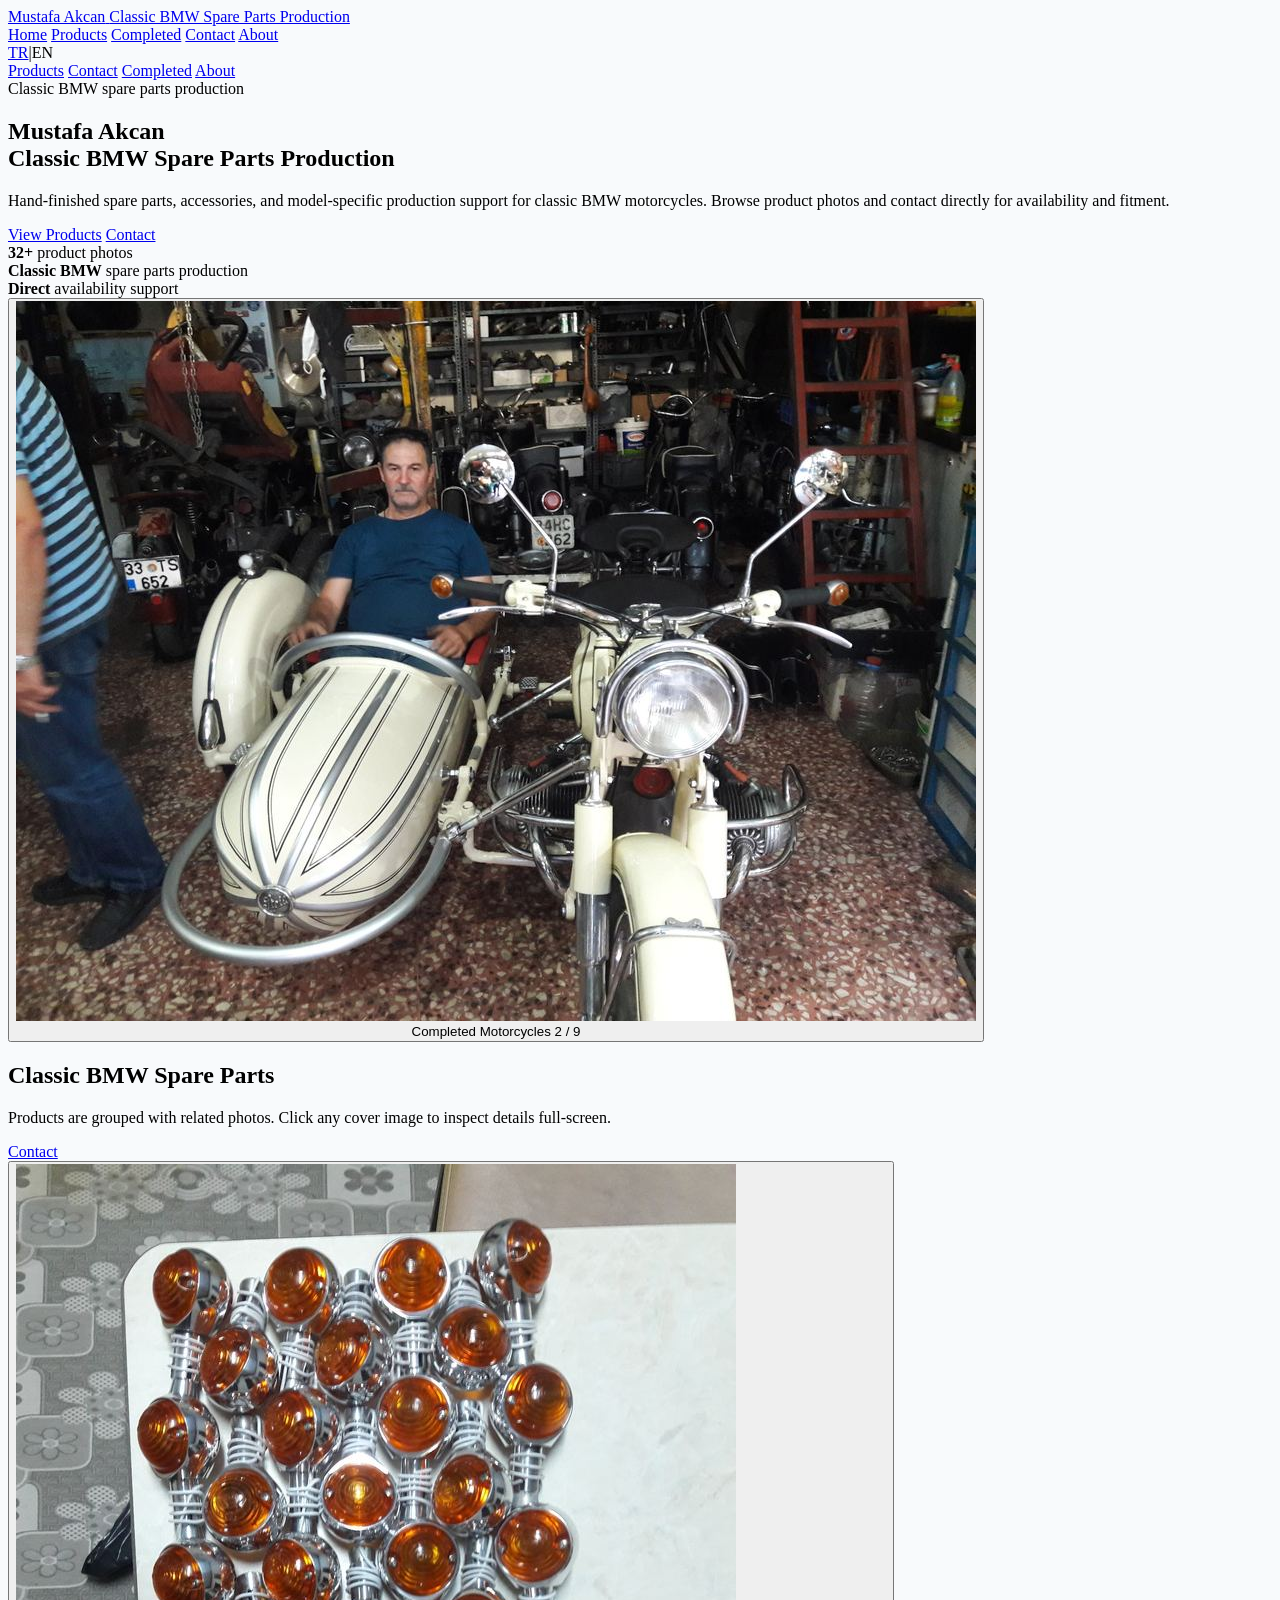
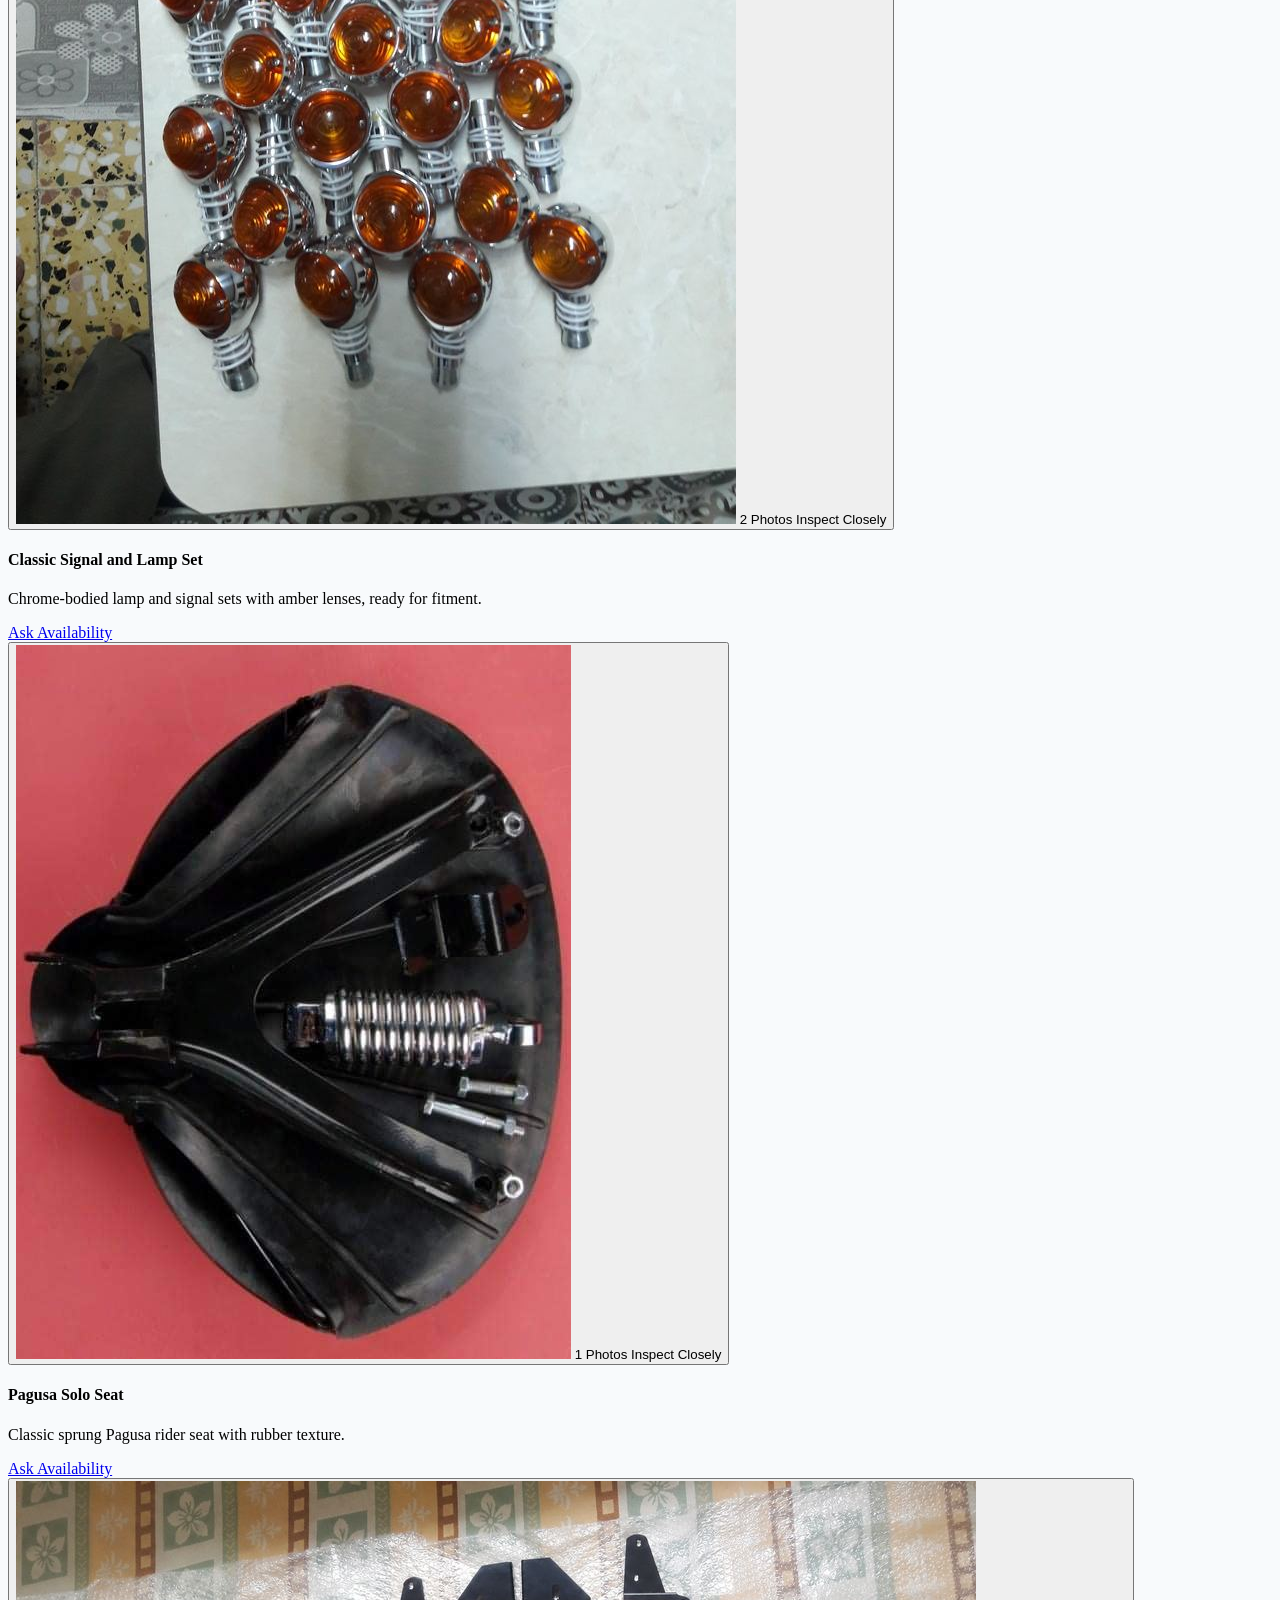
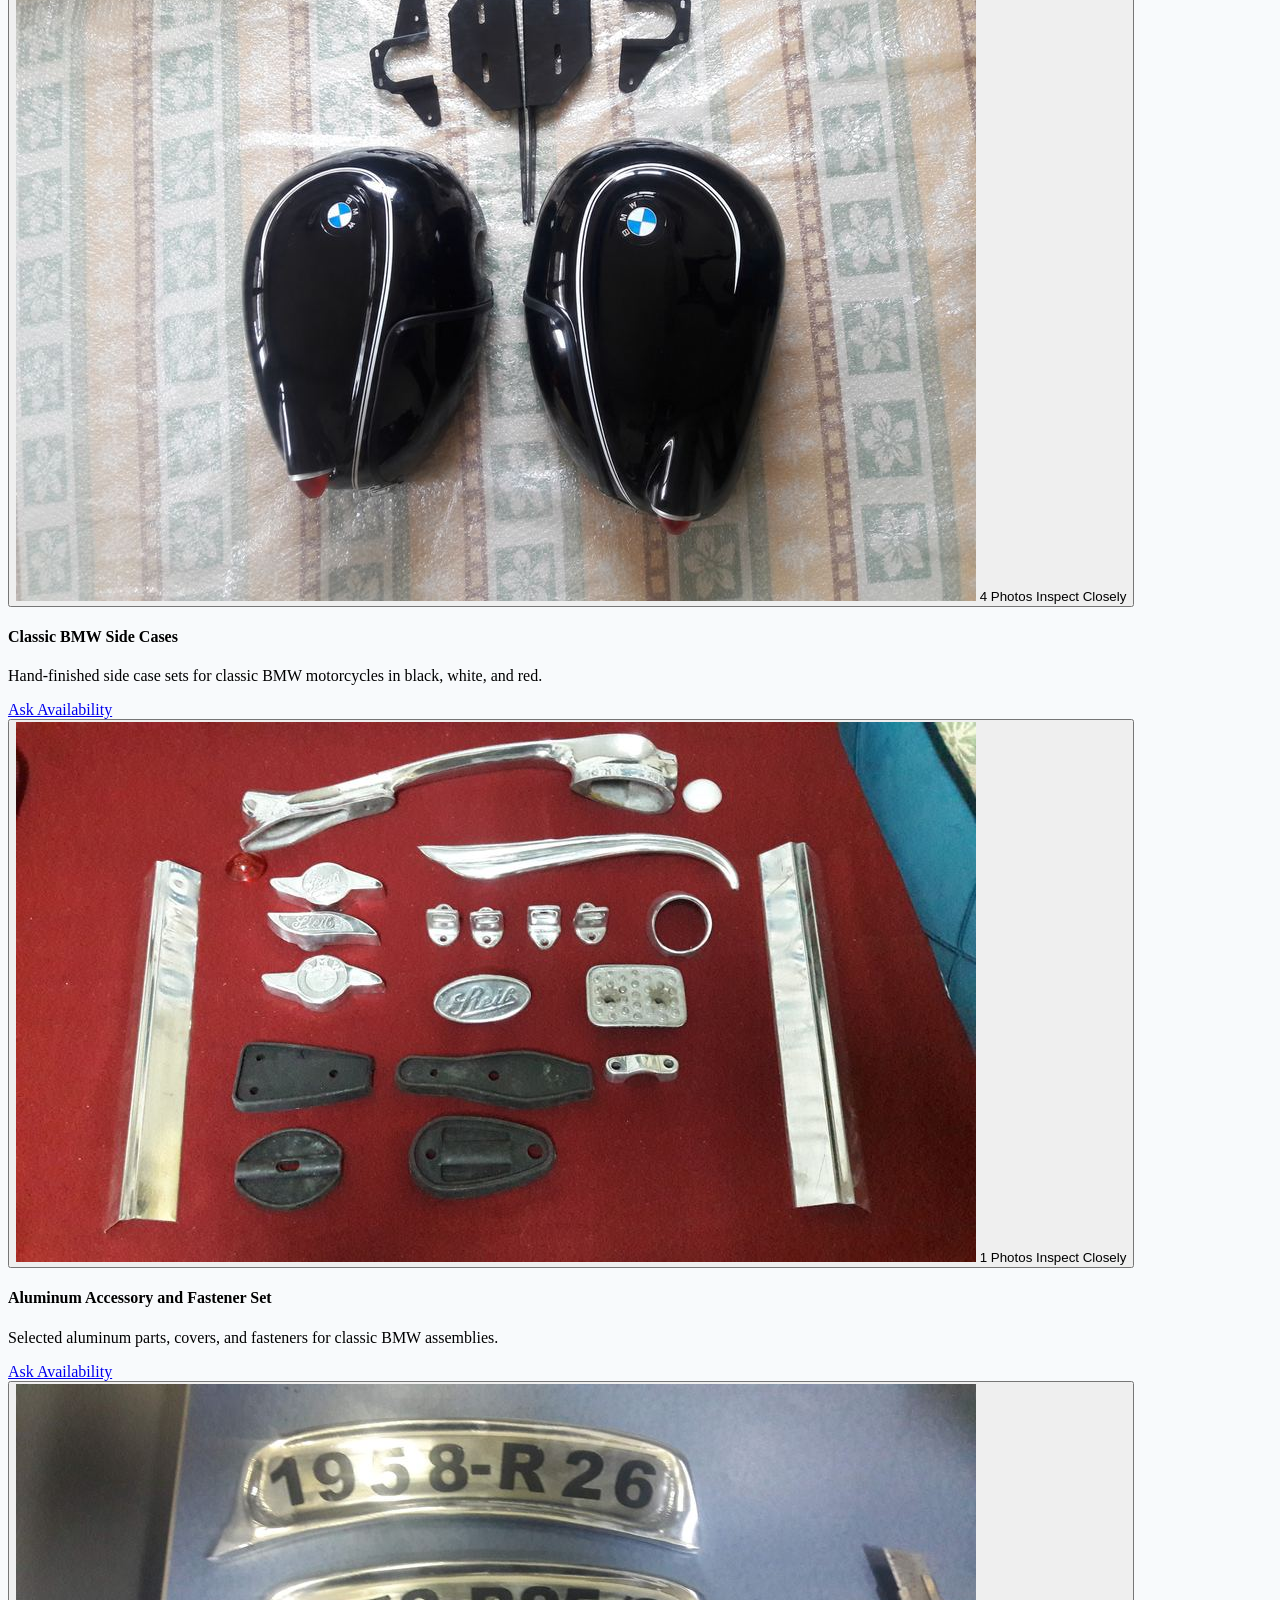
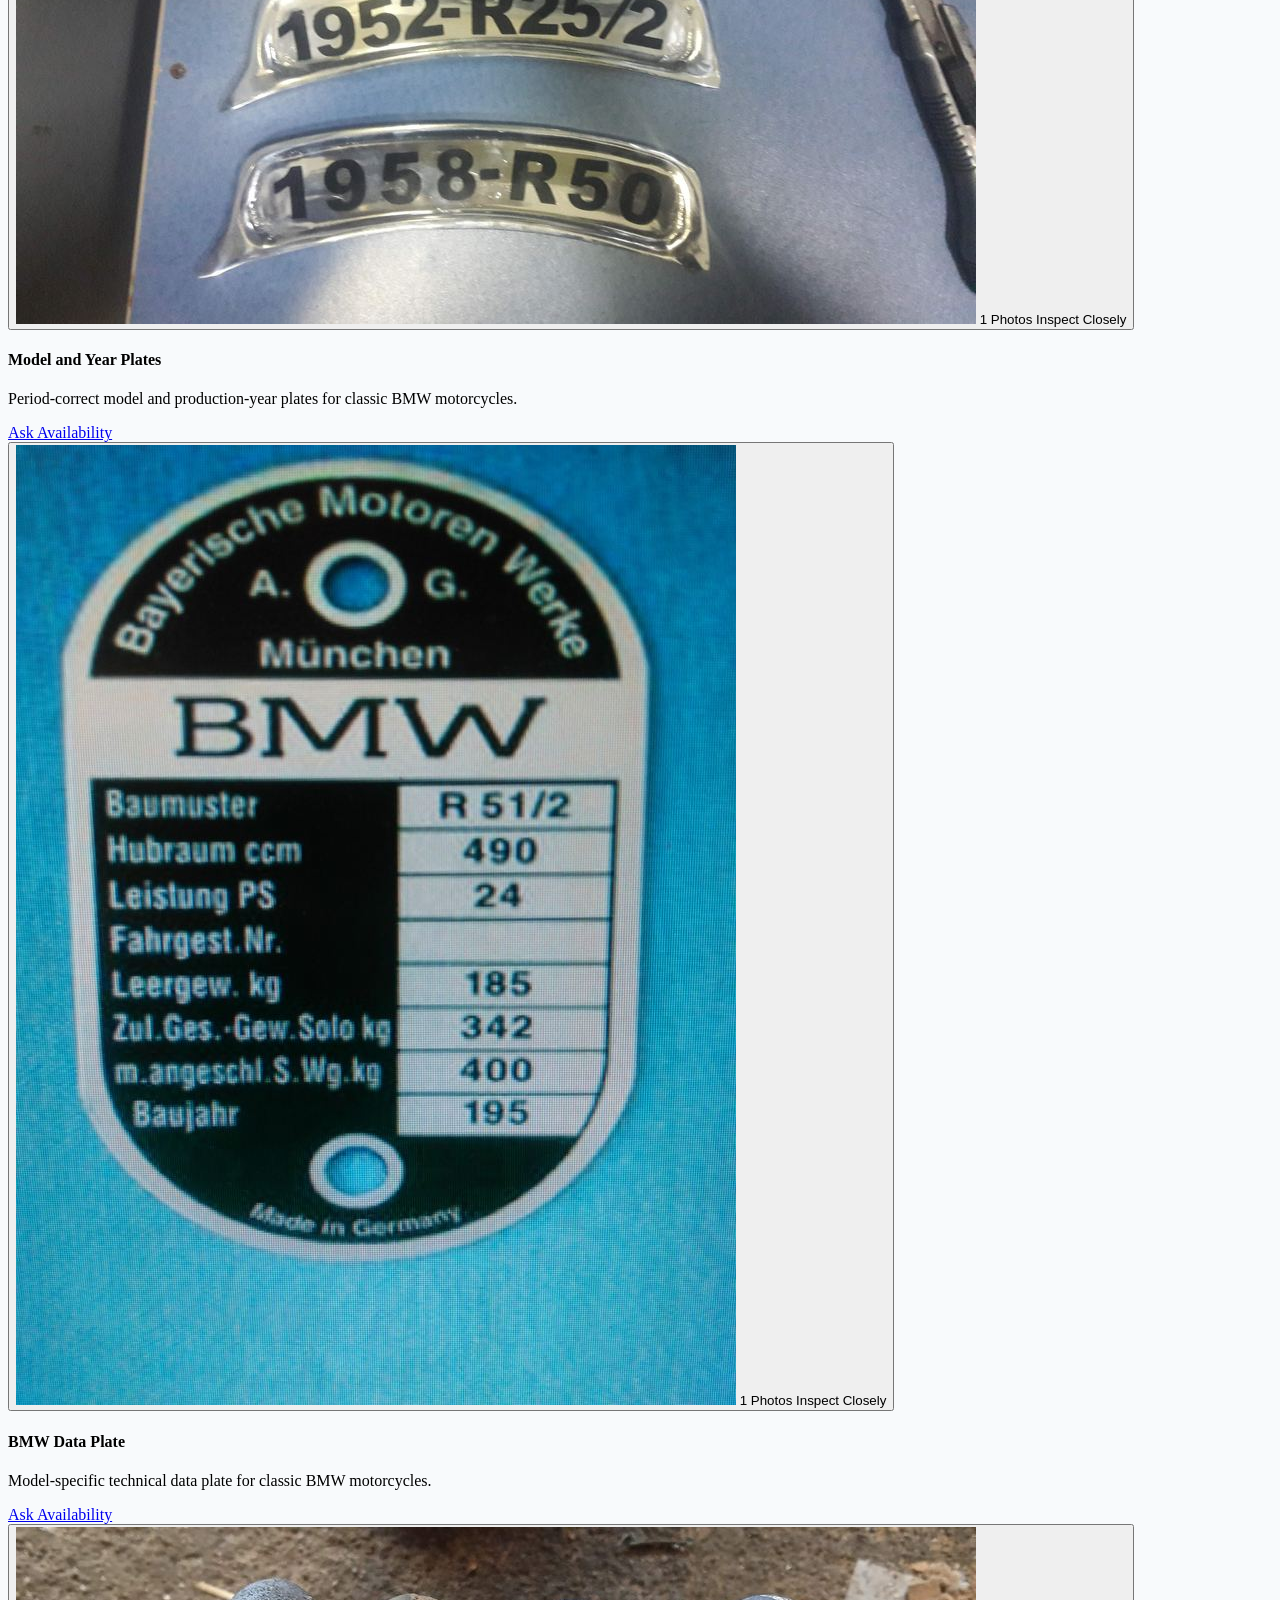
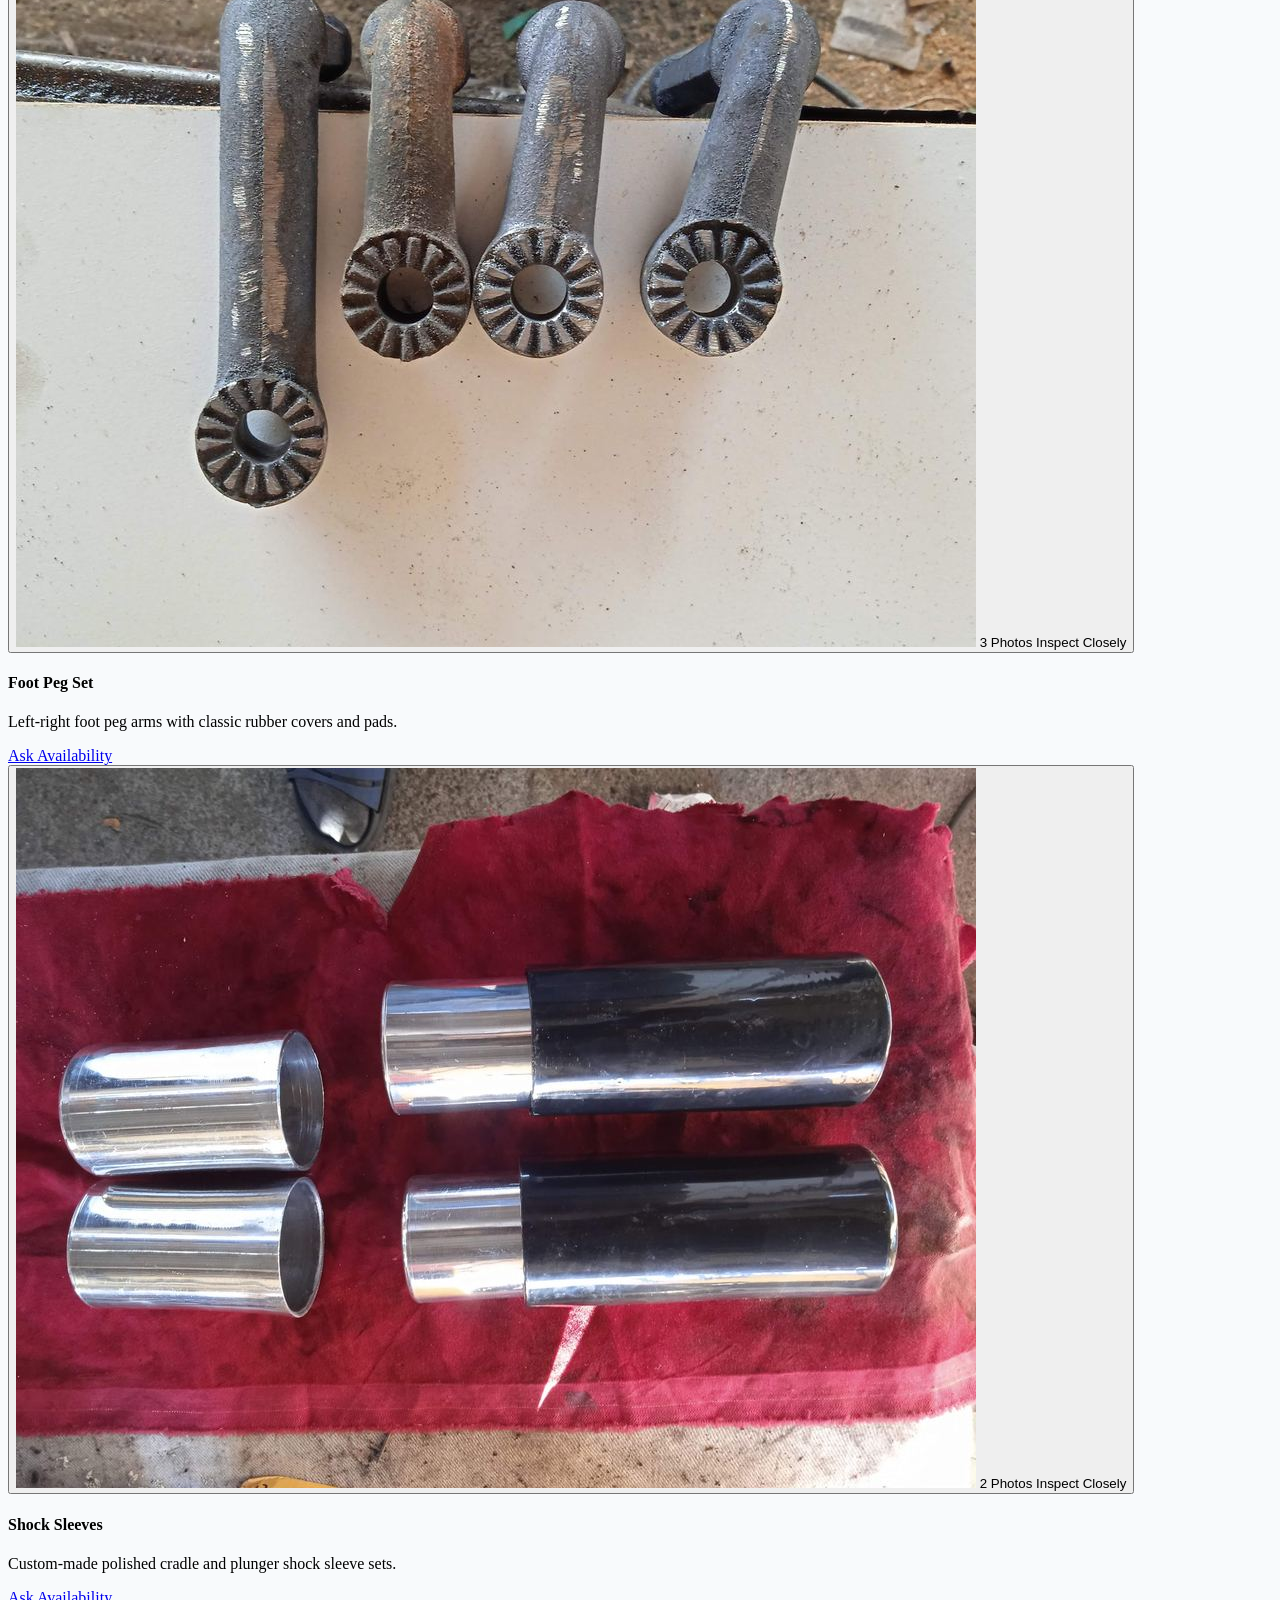
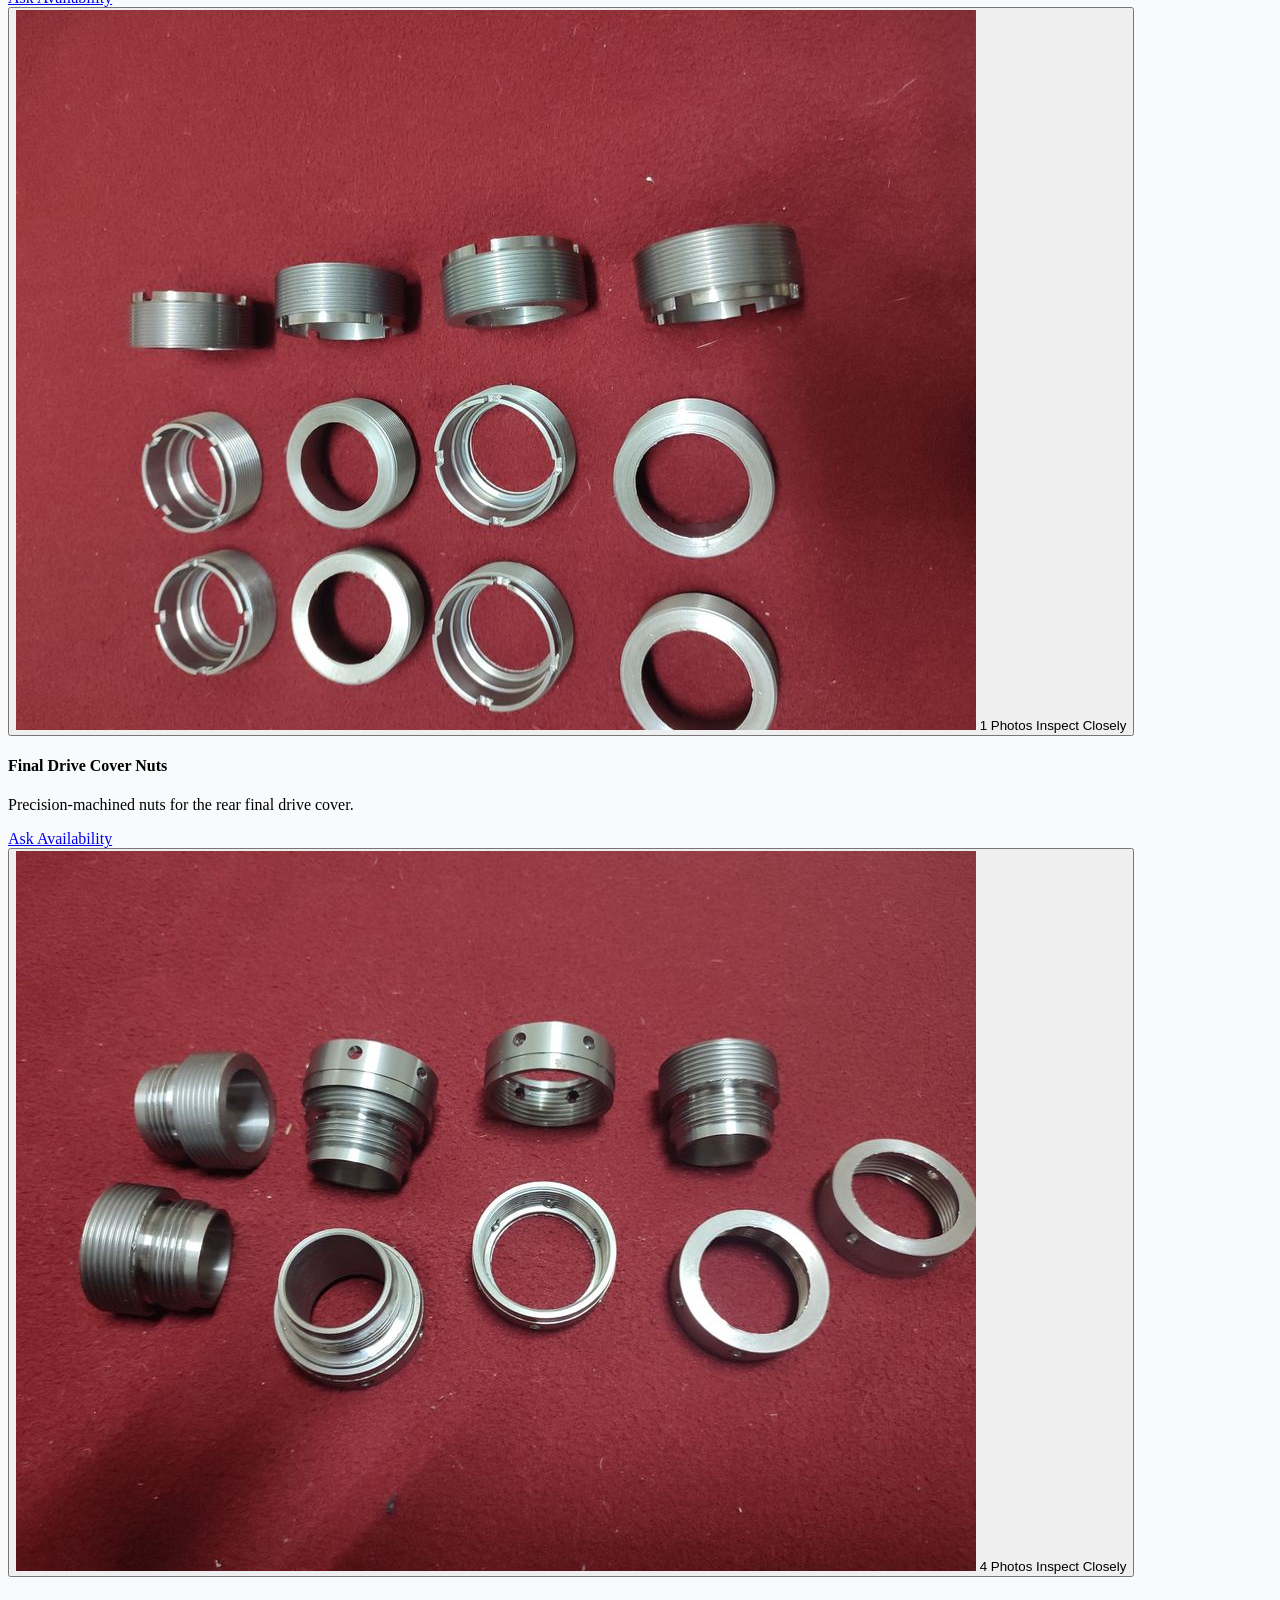
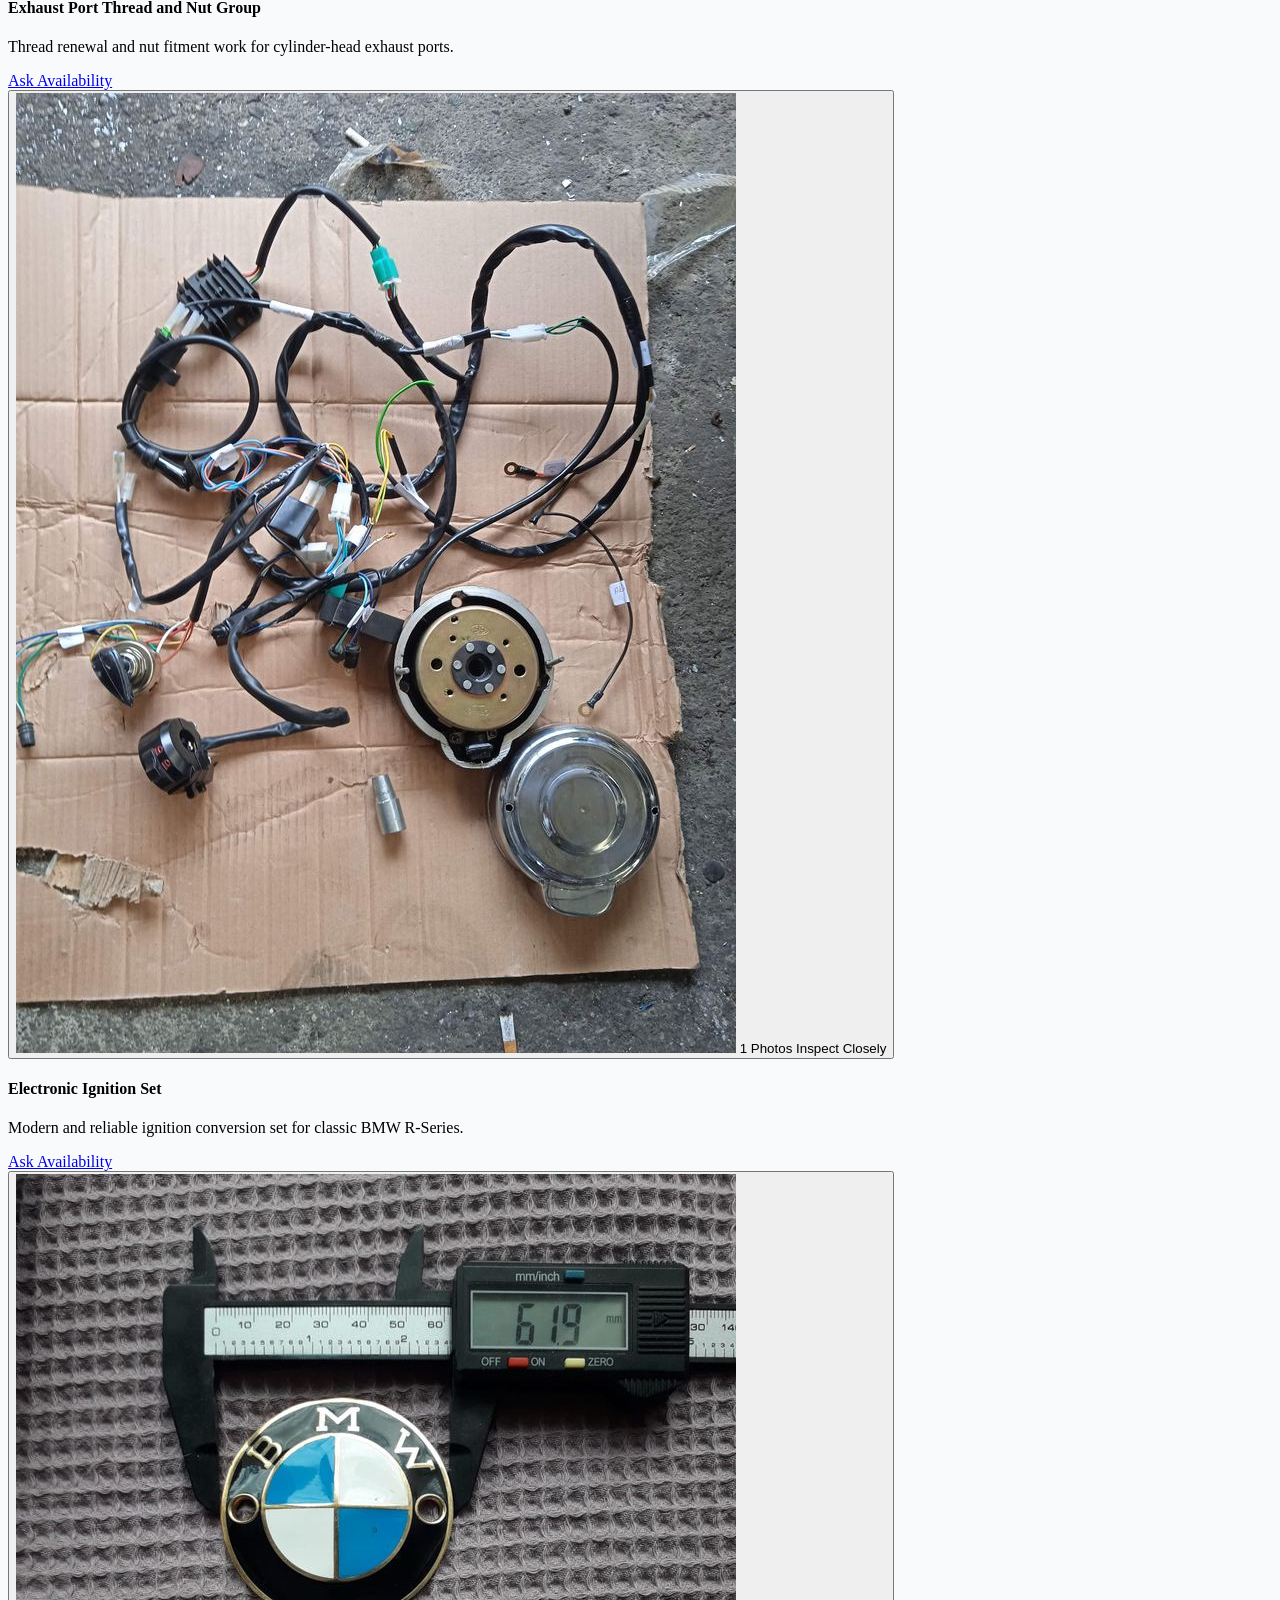
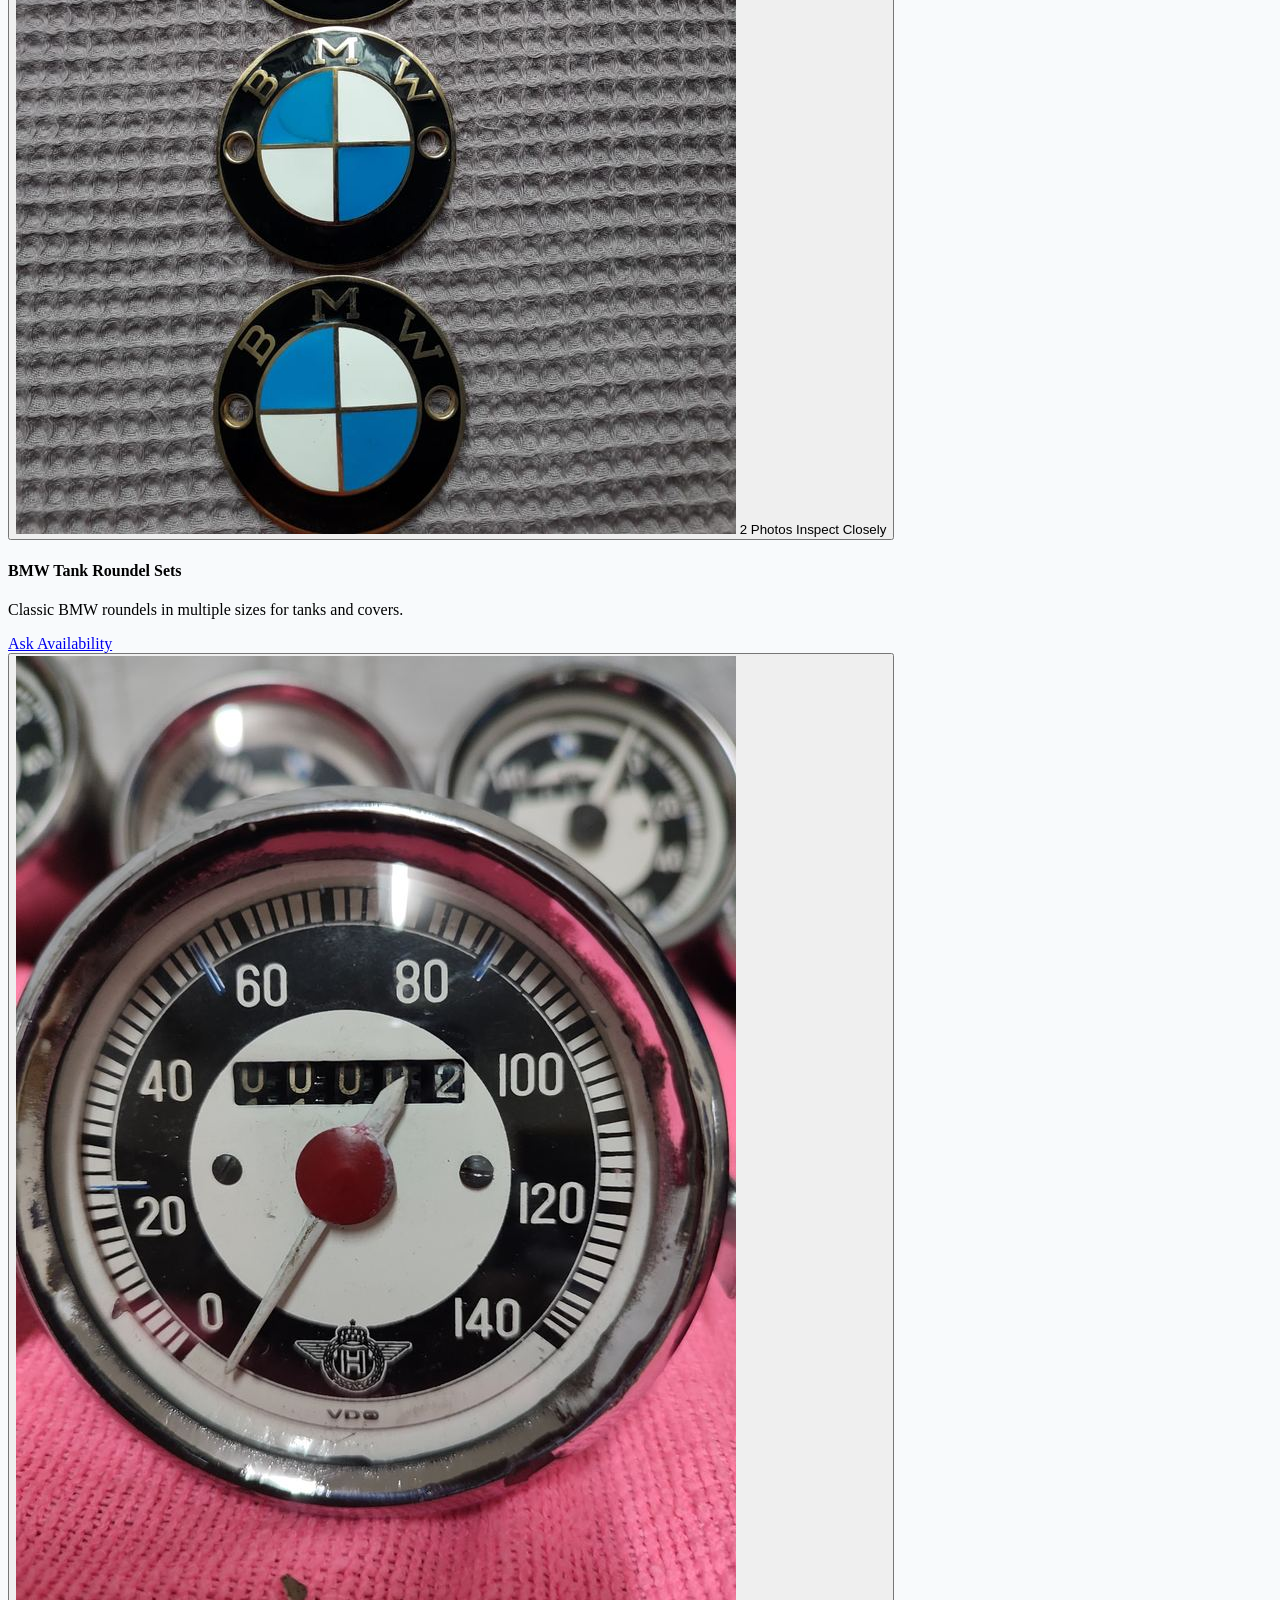
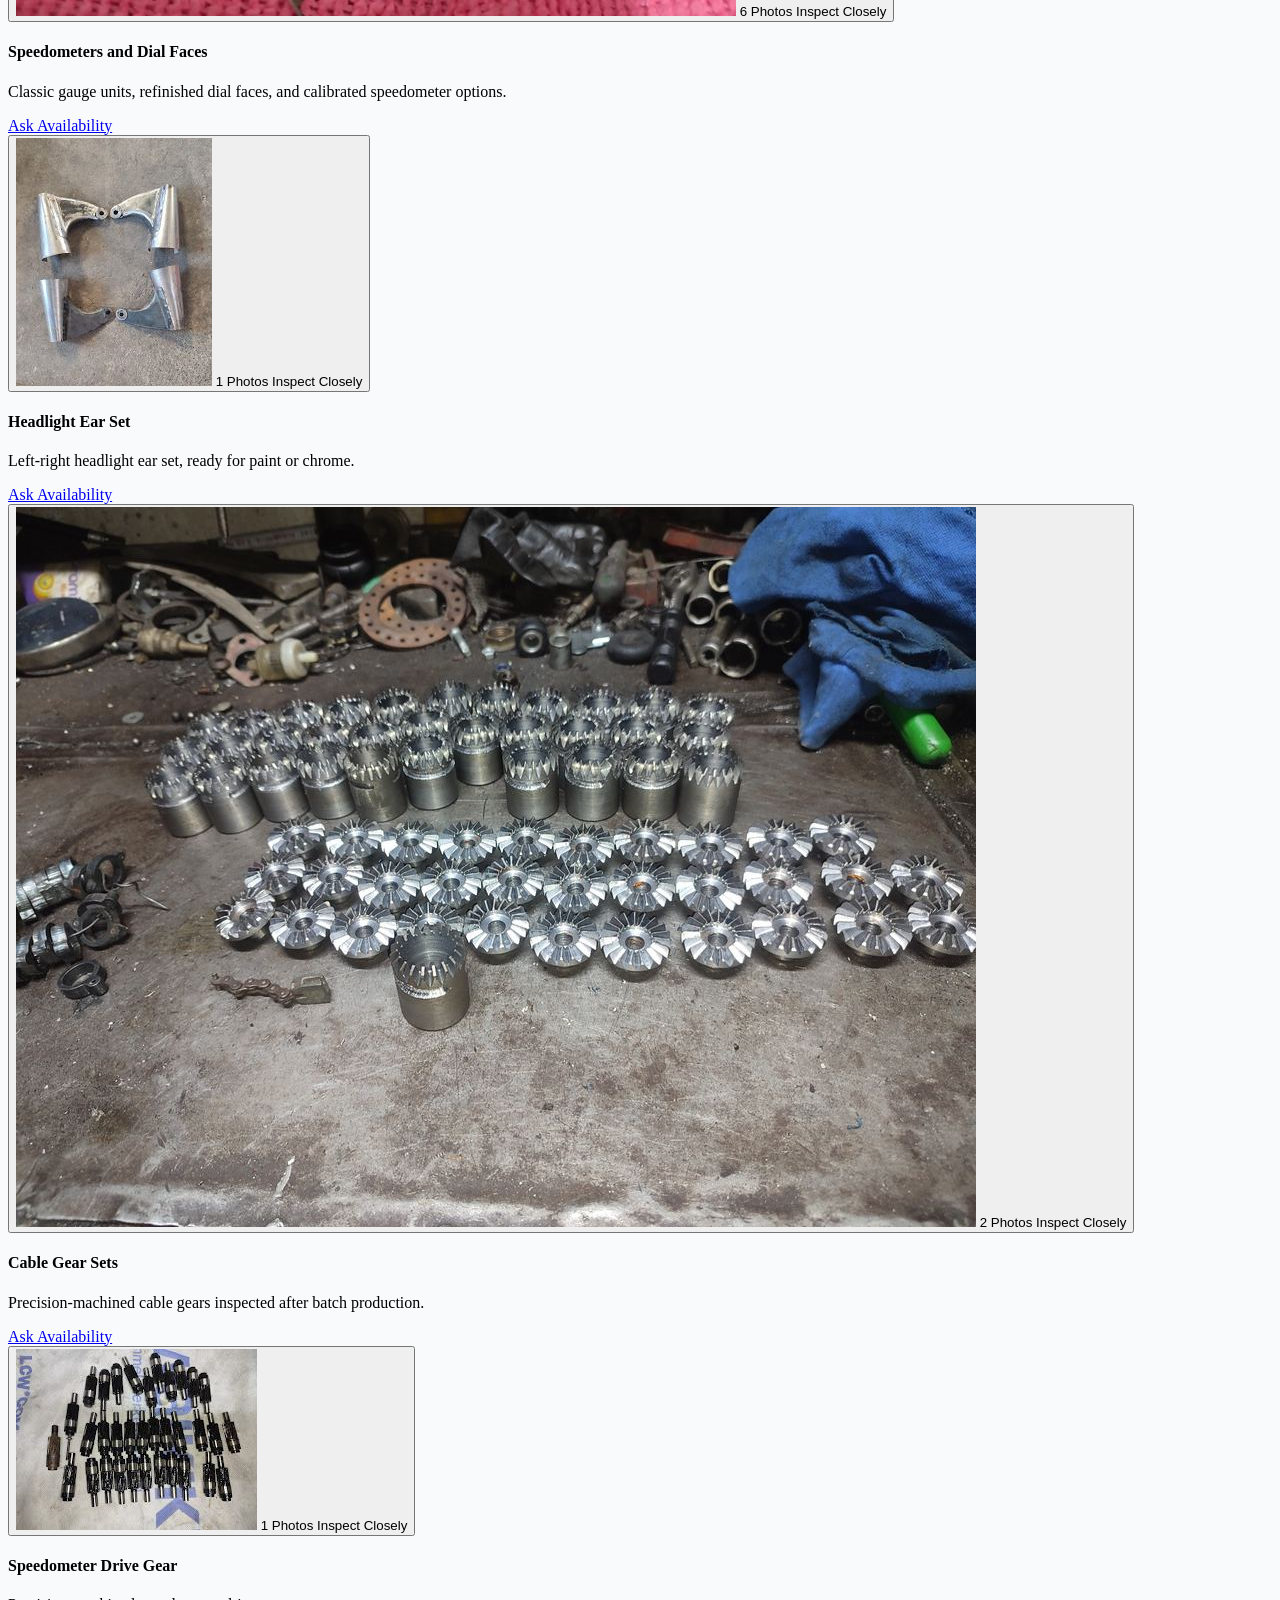
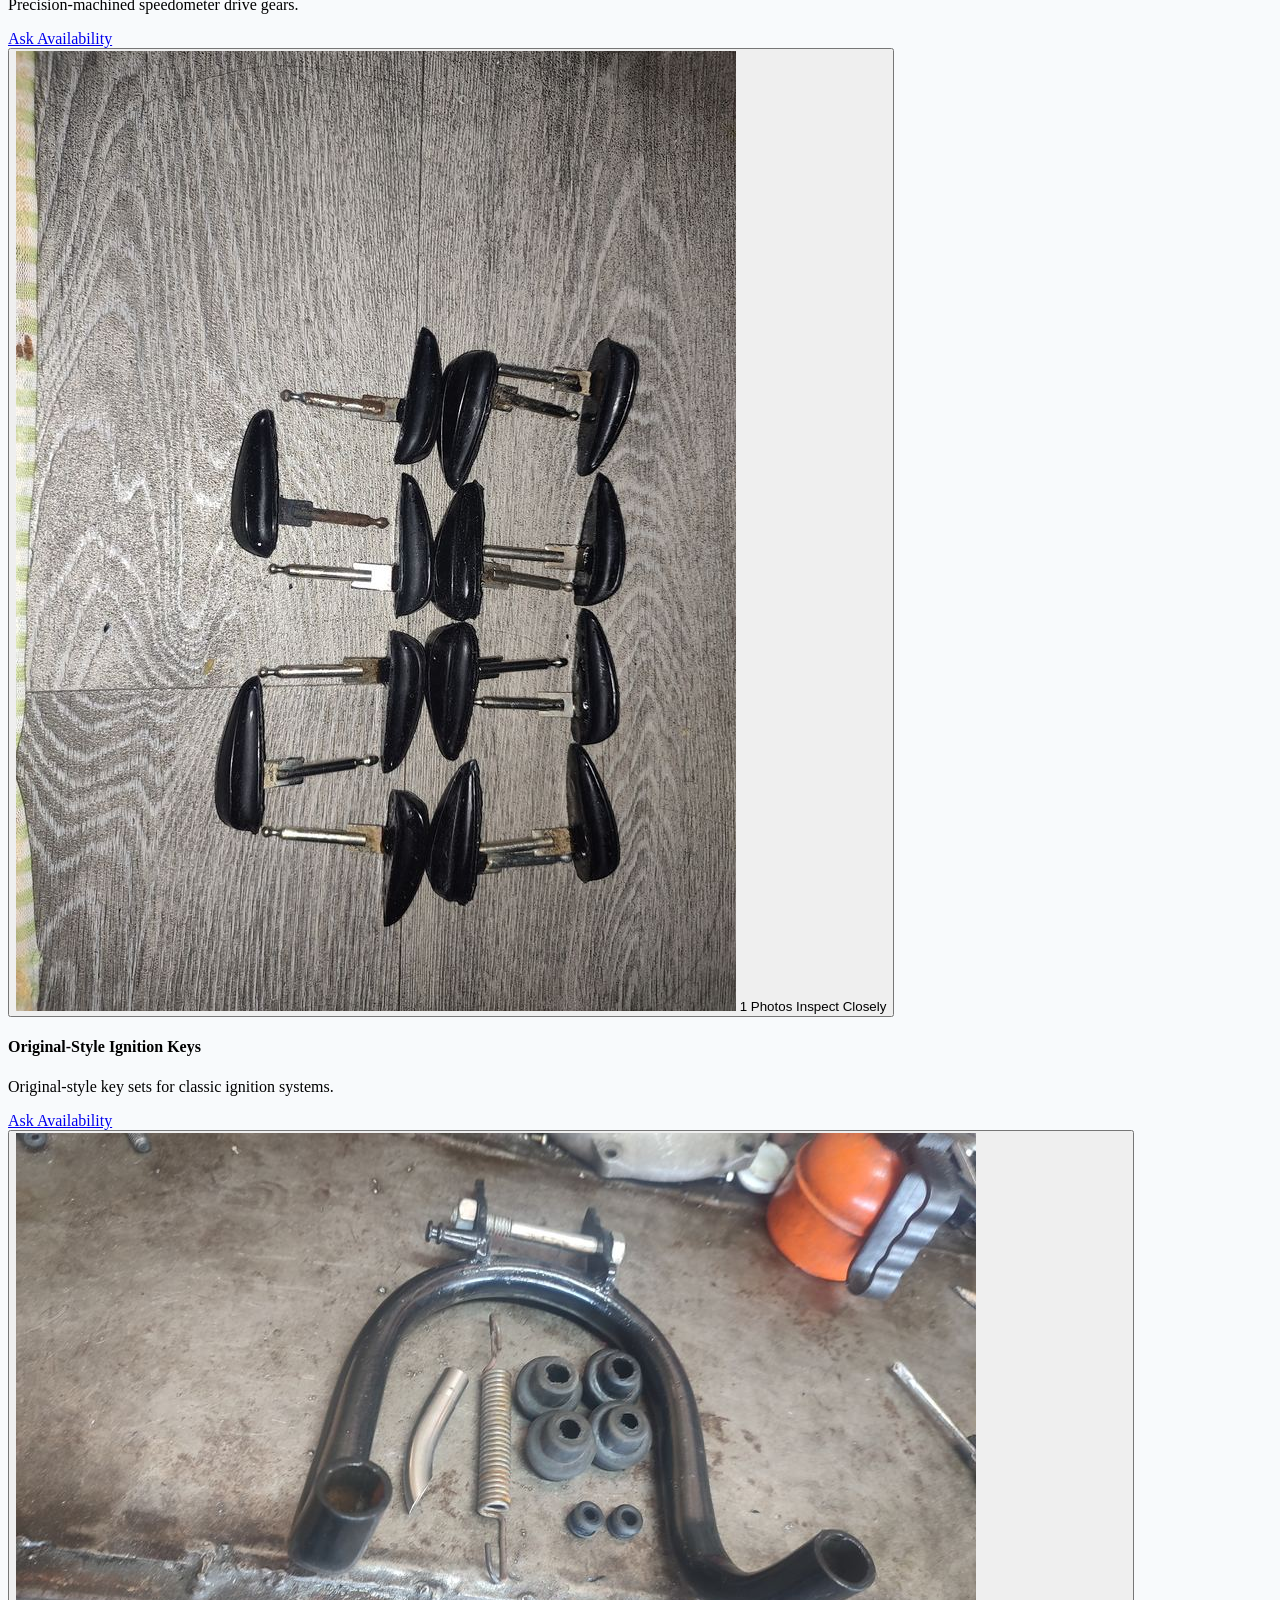
==== index-en.html @ df05e7ba "Add files via upload sum changes" ====
<!DOCTYPE html>
<html lang="en">
<head>
    <meta charset="UTF-8">
    <meta name="viewport" content="width=device-width, initial-scale=1.0">
    <title>Mustafa Akcan - Classic BMW Spare Parts Production</title>
    <meta name="description" content="Hand-finished spare parts, accessories, and model-specific production support for classic BMW motorcycles. Browse product photos and contact directly for availability and fitment.">
    <script>
        window.dataLayer = window.dataLayer || [];
        window.gtag = function() { dataLayer.push(arguments); };
        const savedAnalyticsConsent = localStorage.getItem('analytics_consent');
        gtag('consent', 'default', {
            analytics_storage: savedAnalyticsConsent === 'granted' ? 'granted' : 'denied',
            ad_storage: 'denied',
            ad_user_data: 'denied',
            ad_personalization: 'denied',
            wait_for_update: 500
        });
        gtag('js', new Date());
        gtag('config', 'G-MR6TZE8PKE', {
            send_page_view: savedAnalyticsConsent === 'granted'
        });
    </script>
    <script async src="https://www.googletagmanager.com/gtag/js?id=G-MR6TZE8PKE"></script>
    <script src="https://cdn.jsdelivr.net/npm/@tailwindcss/browser@4"></script>
    <style>
        html { scroll-behavior: smooth; }
        button, a { -webkit-tap-highlight-color: transparent; }
        body { background: #f8fafc; }
        .product-desc {
            display: -webkit-box;
            -webkit-line-clamp: 2;
            -webkit-box-orient: vertical;
            overflow: hidden;
        }
    </style>
</head>
<body class="bg-slate-50 text-slate-950 font-sans antialiased selection:bg-blue-700 selection:text-white">

    <header class="sticky top-0 z-50 bg-white/95 backdrop-blur-md border-b border-slate-200 shadow-sm">
        <div class="max-w-7xl mx-auto px-4 sm:px-6 lg:px-8 py-3 flex items-center justify-between gap-4">
            <a href="#hero" class="flex flex-col shrink-0">
                <span class="text-xl font-extrabold tracking-wide text-slate-950">Mustafa Akcan</span>
                <span class="text-xs text-blue-700 font-semibold tracking-wide">Classic BMW Spare Parts Production</span>
            </a>
            <div class="flex items-center">
                <nav class="hidden lg:flex space-x-7 text-sm font-semibold tracking-wide mr-8">
                    <a href="#hero" class="text-slate-600 hover:text-blue-700 transition-colors">Home</a>
                    <a href="#products" class="text-slate-600 hover:text-blue-700 transition-colors">Products</a>
                    <a href="#completed" class="text-slate-600 hover:text-blue-700 transition-colors">Completed</a>
                    <a href="#contact" class="text-slate-600 hover:text-blue-700 transition-colors">Contact</a>
                    <a href="#about" class="text-slate-600 hover:text-blue-700 transition-colors">About</a>
                </nav>
                <div class="flex items-center space-x-3 border-l border-slate-200 pl-5 sm:pl-8">
                    <a href="index-tr.html" class="text-slate-500 hover:text-blue-700 text-sm tracking-widest transition-colors">TR</a><span class="text-slate-300 text-sm">|</span><span class="text-blue-700 font-bold text-sm tracking-widest">EN</span>
                </div>
            </div>
        </div>
        <nav class="lg:hidden border-t border-slate-100 overflow-x-auto">
            <div class="mx-auto flex max-w-7xl gap-2 px-4 py-2 text-sm font-semibold whitespace-nowrap">
                <a href="#products" class="rounded-full bg-blue-700 px-4 py-2 text-white">Products</a>
                <a href="#contact" class="rounded-full bg-slate-100 px-4 py-2 text-slate-700">Contact</a>
                <a href="#completed" class="rounded-full bg-slate-100 px-4 py-2 text-slate-700">Completed</a>
                <a href="#about" class="rounded-full bg-slate-100 px-4 py-2 text-slate-700">About</a>
            </div>
        </nav>
    </header>

    <section id="hero" class="relative bg-white px-4 border-b border-slate-200 overflow-hidden">
        <div class="absolute inset-x-0 top-0 h-2 bg-gradient-to-r from-blue-700 via-slate-950 to-red-600"></div>
        <div class="max-w-7xl mx-auto w-full grid lg:grid-cols-[1.05fr_0.95fr] gap-8 lg:gap-12 items-center z-10 py-10 sm:py-14 lg:py-18">
            <div>
                <span class="inline-flex text-xs font-bold tracking-widest text-blue-800 px-3 py-1 bg-blue-50 border border-blue-100 rounded-full">Classic BMW spare parts production</span>
                <h1 class="text-4xl sm:text-6xl font-extrabold tracking-tight mt-5 mb-5 text-slate-950">
                    Mustafa Akcan<br><span class="text-blue-800">Classic BMW Spare Parts Production</span>
                </h1>
                <p class="text-base sm:text-lg text-slate-600 max-w-2xl mb-7 leading-relaxed">Hand-finished spare parts, accessories, and model-specific production support for classic BMW motorcycles. Browse product photos and contact directly for availability and fitment.</p>
                <div class="flex flex-col sm:flex-row gap-4 mb-8">
                    <a href="#products" class="px-6 py-3 bg-blue-700 text-white font-bold rounded-md hover:bg-blue-800 transition-colors text-sm tracking-wide text-center">View Products</a>
                    <a href="#contact" class="px-6 py-3 bg-white text-slate-950 font-bold rounded-md hover:bg-slate-50 border border-slate-300 transition-colors text-sm tracking-wide text-center">Contact</a>
                </div>
                <div class="grid grid-cols-3 gap-3 max-w-2xl">
                <div class="rounded-lg border border-slate-200 bg-white p-4 shadow-sm">
                    <strong class="block text-2xl text-slate-950">32+</strong>
                    <span class="text-xs text-slate-500">product photos</span>
                </div>
                <div class="rounded-lg border border-slate-200 bg-white p-4 shadow-sm">
                    <strong class="block text-2xl text-slate-950">Classic BMW</strong>
                    <span class="text-xs text-slate-500">spare parts production</span>
                </div>
                <div class="rounded-lg border border-slate-200 bg-white p-4 shadow-sm">
                    <strong class="block text-2xl text-slate-950">Direct</strong>
                    <span class="text-xs text-slate-500">availability support</span>
                </div>
                </div>
            </div>
            <button type="button" id="hero-gallery" class="relative aspect-[4/3] rounded-lg overflow-hidden border border-slate-200 bg-slate-100 shadow-xl cursor-zoom-in" data-gallery="img-20191027-wa0004.jpeg|20210520-182342.jpg|received-371333108228085.jpeg|r25.jpeg|r26.jpg|r26.png|r27.jpeg|r51-3.jpeg|sepetli3.jpg" data-preview-gallery="previews/img-20191027-wa0004.jpg|previews/20210520-182342.jpg|previews/received-371333108228085.jpg|previews/r25.jpg|previews/r26.jpg|previews/r26-2.jpg|previews/r27.jpg|previews/r51-3.jpg|previews/sepetli3.jpg" data-title="Completed Motorcycles" aria-label="Inspect Closely">
                <img id="hero-gallery-image" src="previews/img-20191027-wa0004.jpg" alt="Completed Motorcycles" class="w-full h-full object-cover transition-opacity duration-500" loading="eager">
                <div class="absolute inset-0 bg-gradient-to-t from-slate-950/60 via-transparent to-transparent"></div>
                <span class="absolute left-4 bottom-4 text-sm font-semibold text-white">Completed Motorcycles</span>
                <span id="hero-gallery-count" class="absolute right-4 bottom-4 text-xs font-mono text-white/80">1 / 9</span>
            </button>
        </div>
    </section>

    <script>
        (() => {
            const heroGallery = document.getElementById('hero-gallery');
            const heroImage = document.getElementById('hero-gallery-image');
            const heroCount = document.getElementById('hero-gallery-count');
            const heroFullImages = heroGallery.dataset.gallery.split('|').filter(Boolean);
            const heroImages = (heroGallery.dataset.previewGallery || heroGallery.dataset.gallery).split('|').filter(Boolean);
            const reduceMotion = window.matchMedia('(prefers-reduced-motion: reduce)').matches;
            let heroIndex = 0;
            let heroTimer;

            function showNextHeroImage() {
                heroIndex = (heroIndex + 1) % heroFullImages.length;
                heroImage.style.opacity = '0';
                window.setTimeout(() => {
                    heroImage.addEventListener('load', () => {
                        heroImage.style.opacity = '1';
                    }, { once: true });
                    heroImage.src = heroImages[heroIndex] || heroFullImages[heroIndex];
                    if (heroImage.complete) heroImage.style.opacity = '1';
                    heroCount.textContent = `${heroIndex + 1} / ${heroFullImages.length}`;
                }, 250);
            }

            function startHeroCarousel() {
                if (reduceMotion || heroFullImages.length < 2) return;
                window.clearInterval(heroTimer);
                heroTimer = window.setInterval(showNextHeroImage, 3000);
            }

            heroGallery.addEventListener('mouseenter', () => window.clearInterval(heroTimer));
            heroGallery.addEventListener('mouseleave', startHeroCarousel);
            heroGallery.addEventListener('focusin', () => window.clearInterval(heroTimer));
            heroGallery.addEventListener('focusout', startHeroCarousel);

            if (heroImages[1]) {
                const preload = new Image();
                preload.src = heroImages[1];
            }
            startHeroCarousel();
        })();
    </script>

    <section id="products" class="py-14 sm:py-20 max-w-7xl mx-auto px-4 sm:px-6 lg:px-8 border-b border-slate-200">
        <div class="mb-12 flex flex-col lg:flex-row lg:items-end lg:justify-between gap-4">
            <div>
                <h2 class="text-3xl font-bold tracking-tight text-slate-950 mb-4">Classic BMW Spare Parts</h2>
                <p class="text-slate-600 max-w-2xl">Products are grouped with related photos. Click any cover image to inspect details full-screen.</p>
            </div>
            <a href="#contact" class="inline-flex rounded-md bg-red-600 px-4 py-2.5 text-sm font-bold text-white hover:bg-red-700 transition-colors">Contact</a>
        </div>

        <div class="grid grid-cols-2 sm:grid-cols-2 lg:grid-cols-3 xl:grid-cols-4 gap-3 sm:gap-6">
            <article class="bg-white border border-slate-200 rounded-lg p-2.5 sm:p-4 flex flex-col justify-between shadow-sm hover:shadow-md hover:border-blue-300 transition-all">
                <div>
                    <button type="button" class="group/image aspect-square w-full bg-slate-100 rounded-md mb-3 relative overflow-hidden cursor-zoom-in border border-slate-200" data-gallery="20200806-000211.jpg|img-20231014-222831.jpg" data-preview-gallery="previews/20200806-000211.jpg|previews/img-20231014-222831.jpg" data-title="Classic Signal and Lamp Set" aria-label="Inspect Closely">
                        <img src="previews/20200806-000211.jpg" alt="Classic Signal and Lamp Set" class="w-full h-full object-cover group-hover/image:scale-105 transition-transform duration-500" loading="lazy" onerror="this.style.display='none';">
                        <span class="absolute left-3 top-3 rounded-full bg-white/95 px-3 py-1 text-[11px] font-bold text-blue-800 border border-blue-200 shadow-sm">2 Photos</span>
                        <span class="absolute inset-x-0 bottom-0 bg-gradient-to-t from-blue-950/85 to-transparent px-3 pb-3 pt-10 text-left text-xs font-semibold text-white opacity-0 group-hover/image:opacity-100 transition-opacity">Inspect Closely</span>
                    </button>
                    <h4 class="text-sm sm:text-base font-bold text-slate-950 mb-1 leading-snug">Classic Signal and Lamp Set</h4>
                    <p class="product-desc text-xs sm:text-sm text-slate-600 mb-3 sm:mb-4 leading-relaxed">Chrome-bodied lamp and signal sets with amber lenses, ready for fitment.</p>
                </div>
                <a href="#contact" class="mt-1 sm:mt-2 inline-flex items-center justify-center rounded-md bg-blue-700 px-2 sm:px-4 py-2 sm:py-2.5 text-[11px] sm:text-sm font-bold text-white hover:bg-blue-800 transition-colors text-center leading-tight">Ask Availability</a>
            </article>

            <article class="bg-white border border-slate-200 rounded-lg p-2.5 sm:p-4 flex flex-col justify-between shadow-sm hover:shadow-md hover:border-blue-300 transition-all">
                <div>
                    <button type="button" class="group/image aspect-square w-full bg-slate-100 rounded-md mb-3 relative overflow-hidden cursor-zoom-in border border-slate-200" data-gallery="received-2287945074680398.jpeg" data-preview-gallery="previews/received-2287945074680398.jpg" data-title="Pagusa Solo Seat" aria-label="Inspect Closely">
                        <img src="previews/received-2287945074680398.jpg" alt="Pagusa Solo Seat" class="w-full h-full object-cover group-hover/image:scale-105 transition-transform duration-500" loading="lazy" onerror="this.style.display='none';">
                        <span class="absolute left-3 top-3 rounded-full bg-white/95 px-3 py-1 text-[11px] font-bold text-blue-800 border border-blue-200 shadow-sm">1 Photos</span>
                        <span class="absolute inset-x-0 bottom-0 bg-gradient-to-t from-blue-950/85 to-transparent px-3 pb-3 pt-10 text-left text-xs font-semibold text-white opacity-0 group-hover/image:opacity-100 transition-opacity">Inspect Closely</span>
                    </button>
                    <h4 class="text-sm sm:text-base font-bold text-slate-950 mb-1 leading-snug">Pagusa Solo Seat</h4>
                    <p class="product-desc text-xs sm:text-sm text-slate-600 mb-3 sm:mb-4 leading-relaxed">Classic sprung Pagusa rider seat with rubber texture.</p>
                </div>
                <a href="#contact" class="mt-1 sm:mt-2 inline-flex items-center justify-center rounded-md bg-blue-700 px-2 sm:px-4 py-2 sm:py-2.5 text-[11px] sm:text-sm font-bold text-white hover:bg-blue-800 transition-colors text-center leading-tight">Ask Availability</a>
            </article>

            <article class="bg-white border border-slate-200 rounded-lg p-2.5 sm:p-4 flex flex-col justify-between shadow-sm hover:shadow-md hover:border-blue-300 transition-all">
                <div>
                    <button type="button" class="group/image aspect-square w-full bg-slate-100 rounded-md mb-3 relative overflow-hidden cursor-zoom-in border border-slate-200" data-gallery="classic-bmw-side-cases-black-finished.png|classic-bmw-side-cases-black-inside.png|img-20181126-001449.jpg|img-20181126-001651.jpg" data-preview-gallery="previews/classic-bmw-side-cases-black-finished.jpg|previews/classic-bmw-side-cases-black-inside.jpg|previews/img-20181126-001449.jpg|previews/img-20181126-001651.jpg" data-title="Classic BMW Side Cases" aria-label="Inspect Closely">
                        <img src="previews/classic-bmw-side-cases-black-finished.jpg" alt="Classic BMW Side Cases" class="w-full h-full object-cover group-hover/image:scale-105 transition-transform duration-500" loading="lazy" onerror="this.style.display='none';">
                        <span class="absolute left-3 top-3 rounded-full bg-white/95 px-3 py-1 text-[11px] font-bold text-blue-800 border border-blue-200 shadow-sm">4 Photos</span>
                        <span class="absolute inset-x-0 bottom-0 bg-gradient-to-t from-blue-950/85 to-transparent px-3 pb-3 pt-10 text-left text-xs font-semibold text-white opacity-0 group-hover/image:opacity-100 transition-opacity">Inspect Closely</span>
                    </button>
                    <h4 class="text-sm sm:text-base font-bold text-slate-950 mb-1 leading-snug">Classic BMW Side Cases</h4>
                    <p class="product-desc text-xs sm:text-sm text-slate-600 mb-3 sm:mb-4 leading-relaxed">Hand-finished side case sets for classic BMW motorcycles in black, white, and red.</p>
                </div>
                <a href="#contact" class="mt-1 sm:mt-2 inline-flex items-center justify-center rounded-md bg-blue-700 px-2 sm:px-4 py-2 sm:py-2.5 text-[11px] sm:text-sm font-bold text-white hover:bg-blue-800 transition-colors text-center leading-tight">Ask Availability</a>
            </article>

            <article class="bg-white border border-slate-200 rounded-lg p-2.5 sm:p-4 flex flex-col justify-between shadow-sm hover:shadow-md hover:border-blue-300 transition-all">
                <div>
                    <button type="button" class="group/image aspect-square w-full bg-slate-100 rounded-md mb-3 relative overflow-hidden cursor-zoom-in border border-slate-200" data-gallery="20191002-214744.jpg" data-preview-gallery="previews/20191002-214744.jpg" data-title="Aluminum Accessory and Fastener Set" aria-label="Inspect Closely">
                        <img src="previews/20191002-214744.jpg" alt="Aluminum Accessory and Fastener Set" class="w-full h-full object-cover group-hover/image:scale-105 transition-transform duration-500" loading="lazy" onerror="this.style.display='none';">
                        <span class="absolute left-3 top-3 rounded-full bg-white/95 px-3 py-1 text-[11px] font-bold text-blue-800 border border-blue-200 shadow-sm">1 Photos</span>
                        <span class="absolute inset-x-0 bottom-0 bg-gradient-to-t from-blue-950/85 to-transparent px-3 pb-3 pt-10 text-left text-xs font-semibold text-white opacity-0 group-hover/image:opacity-100 transition-opacity">Inspect Closely</span>
                    </button>
                    <h4 class="text-sm sm:text-base font-bold text-slate-950 mb-1 leading-snug">Aluminum Accessory and Fastener Set</h4>
                    <p class="product-desc text-xs sm:text-sm text-slate-600 mb-3 sm:mb-4 leading-relaxed">Selected aluminum parts, covers, and fasteners for classic BMW assemblies.</p>
                </div>
                <a href="#contact" class="mt-1 sm:mt-2 inline-flex items-center justify-center rounded-md bg-blue-700 px-2 sm:px-4 py-2 sm:py-2.5 text-[11px] sm:text-sm font-bold text-white hover:bg-blue-800 transition-colors text-center leading-tight">Ask Availability</a>
            </article>

            <article class="bg-white border border-slate-200 rounded-lg p-2.5 sm:p-4 flex flex-col justify-between shadow-sm hover:shadow-md hover:border-blue-300 transition-all">
                <div>
                    <button type="button" class="group/image aspect-square w-full bg-slate-100 rounded-md mb-3 relative overflow-hidden cursor-zoom-in border border-slate-200" data-gallery="20200113-201342.jpg" data-preview-gallery="previews/20200113-201342.jpg" data-title="Model and Year Plates" aria-label="Inspect Closely">
                        <img src="previews/20200113-201342.jpg" alt="Model and Year Plates" class="w-full h-full object-cover group-hover/image:scale-105 transition-transform duration-500" loading="lazy" onerror="this.style.display='none';">
                        <span class="absolute left-3 top-3 rounded-full bg-white/95 px-3 py-1 text-[11px] font-bold text-blue-800 border border-blue-200 shadow-sm">1 Photos</span>
                        <span class="absolute inset-x-0 bottom-0 bg-gradient-to-t from-blue-950/85 to-transparent px-3 pb-3 pt-10 text-left text-xs font-semibold text-white opacity-0 group-hover/image:opacity-100 transition-opacity">Inspect Closely</span>
                    </button>
                    <h4 class="text-sm sm:text-base font-bold text-slate-950 mb-1 leading-snug">Model and Year Plates</h4>
                    <p class="product-desc text-xs sm:text-sm text-slate-600 mb-3 sm:mb-4 leading-relaxed">Period-correct model and production-year plates for classic BMW motorcycles.</p>
                </div>
                <a href="#contact" class="mt-1 sm:mt-2 inline-flex items-center justify-center rounded-md bg-blue-700 px-2 sm:px-4 py-2 sm:py-2.5 text-[11px] sm:text-sm font-bold text-white hover:bg-blue-800 transition-colors text-center leading-tight">Ask Availability</a>
            </article>

            <article class="bg-white border border-slate-200 rounded-lg p-2.5 sm:p-4 flex flex-col justify-between shadow-sm hover:shadow-md hover:border-blue-300 transition-all">
                <div>
                    <button type="button" class="group/image aspect-square w-full bg-slate-100 rounded-md mb-3 relative overflow-hidden cursor-zoom-in border border-slate-200" data-gallery="img-20200723-wa0014.jpg" data-preview-gallery="previews/img-20200723-wa0014.jpg" data-title="BMW Data Plate" aria-label="Inspect Closely">
                        <img src="previews/img-20200723-wa0014.jpg" alt="BMW Data Plate" class="w-full h-full object-cover group-hover/image:scale-105 transition-transform duration-500" loading="lazy" onerror="this.style.display='none';">
                        <span class="absolute left-3 top-3 rounded-full bg-white/95 px-3 py-1 text-[11px] font-bold text-blue-800 border border-blue-200 shadow-sm">1 Photos</span>
                        <span class="absolute inset-x-0 bottom-0 bg-gradient-to-t from-blue-950/85 to-transparent px-3 pb-3 pt-10 text-left text-xs font-semibold text-white opacity-0 group-hover/image:opacity-100 transition-opacity">Inspect Closely</span>
                    </button>
                    <h4 class="text-sm sm:text-base font-bold text-slate-950 mb-1 leading-snug">BMW Data Plate</h4>
                    <p class="product-desc text-xs sm:text-sm text-slate-600 mb-3 sm:mb-4 leading-relaxed">Model-specific technical data plate for classic BMW motorcycles.</p>
                </div>
                <a href="#contact" class="mt-1 sm:mt-2 inline-flex items-center justify-center rounded-md bg-blue-700 px-2 sm:px-4 py-2 sm:py-2.5 text-[11px] sm:text-sm font-bold text-white hover:bg-blue-800 transition-colors text-center leading-tight">Ask Availability</a>
            </article>

            <article class="bg-white border border-slate-200 rounded-lg p-2.5 sm:p-4 flex flex-col justify-between shadow-sm hover:shadow-md hover:border-blue-300 transition-all">
                <div>
                    <button type="button" class="group/image aspect-square w-full bg-slate-100 rounded-md mb-3 relative overflow-hidden cursor-zoom-in border border-slate-200" data-gallery="ayak-basma-demirleri-3.jpg|ayak-basma-demirleri-2.jpg|ayak-basma-derileri.jpg" data-preview-gallery="previews/ayak-basma-demirleri-3.jpg|previews/ayak-basma-demirleri-2.jpg|previews/ayak-basma-derileri.jpg" data-title="Foot Peg Set" aria-label="Inspect Closely">
                        <img src="previews/ayak-basma-demirleri-3.jpg" alt="Foot Peg Set" class="w-full h-full object-cover group-hover/image:scale-105 transition-transform duration-500" loading="lazy" onerror="this.style.display='none';">
                        <span class="absolute left-3 top-3 rounded-full bg-white/95 px-3 py-1 text-[11px] font-bold text-blue-800 border border-blue-200 shadow-sm">3 Photos</span>
                        <span class="absolute inset-x-0 bottom-0 bg-gradient-to-t from-blue-950/85 to-transparent px-3 pb-3 pt-10 text-left text-xs font-semibold text-white opacity-0 group-hover/image:opacity-100 transition-opacity">Inspect Closely</span>
                    </button>
                    <h4 class="text-sm sm:text-base font-bold text-slate-950 mb-1 leading-snug">Foot Peg Set</h4>
                    <p class="product-desc text-xs sm:text-sm text-slate-600 mb-3 sm:mb-4 leading-relaxed">Left-right foot peg arms with classic rubber covers and pads.</p>
                </div>
                <a href="#contact" class="mt-1 sm:mt-2 inline-flex items-center justify-center rounded-md bg-blue-700 px-2 sm:px-4 py-2 sm:py-2.5 text-[11px] sm:text-sm font-bold text-white hover:bg-blue-800 transition-colors text-center leading-tight">Ask Availability</a>
            </article>

            <article class="bg-white border border-slate-200 rounded-lg p-2.5 sm:p-4 flex flex-col justify-between shadow-sm hover:shadow-md hover:border-blue-300 transition-all">
                <div>
                    <button type="button" class="group/image aspect-square w-full bg-slate-100 rounded-md mb-3 relative overflow-hidden cursor-zoom-in border border-slate-200" data-gallery="besik-amortisor-kovanlar.jpg|kazk-amortisor-kovanlar.jpg" data-preview-gallery="previews/besik-amortisor-kovanlar.jpg|previews/kazk-amortisor-kovanlar.jpg" data-title="Shock Sleeves" aria-label="Inspect Closely">
                        <img src="previews/besik-amortisor-kovanlar.jpg" alt="Shock Sleeves" class="w-full h-full object-cover group-hover/image:scale-105 transition-transform duration-500" loading="lazy" onerror="this.style.display='none';">
                        <span class="absolute left-3 top-3 rounded-full bg-white/95 px-3 py-1 text-[11px] font-bold text-blue-800 border border-blue-200 shadow-sm">2 Photos</span>
                        <span class="absolute inset-x-0 bottom-0 bg-gradient-to-t from-blue-950/85 to-transparent px-3 pb-3 pt-10 text-left text-xs font-semibold text-white opacity-0 group-hover/image:opacity-100 transition-opacity">Inspect Closely</span>
                    </button>
                    <h4 class="text-sm sm:text-base font-bold text-slate-950 mb-1 leading-snug">Shock Sleeves</h4>
                    <p class="product-desc text-xs sm:text-sm text-slate-600 mb-3 sm:mb-4 leading-relaxed">Custom-made polished cradle and plunger shock sleeve sets.</p>
                </div>
                <a href="#contact" class="mt-1 sm:mt-2 inline-flex items-center justify-center rounded-md bg-blue-700 px-2 sm:px-4 py-2 sm:py-2.5 text-[11px] sm:text-sm font-bold text-white hover:bg-blue-800 transition-colors text-center leading-tight">Ask Availability</a>
            </article>

            <article class="bg-white border border-slate-200 rounded-lg p-2.5 sm:p-4 flex flex-col justify-between shadow-sm hover:shadow-md hover:border-blue-300 transition-all">
                <div>
                    <button type="button" class="group/image aspect-square w-full bg-slate-100 rounded-md mb-3 relative overflow-hidden cursor-zoom-in border border-slate-200" data-gallery="diferansiyel-kapak-somunu.jpg" data-preview-gallery="previews/diferansiyel-kapak-somunu.jpg" data-title="Final Drive Cover Nuts" aria-label="Inspect Closely">
                        <img src="previews/diferansiyel-kapak-somunu.jpg" alt="Final Drive Cover Nuts" class="w-full h-full object-cover group-hover/image:scale-105 transition-transform duration-500" loading="lazy" onerror="this.style.display='none';">
                        <span class="absolute left-3 top-3 rounded-full bg-white/95 px-3 py-1 text-[11px] font-bold text-blue-800 border border-blue-200 shadow-sm">1 Photos</span>
                        <span class="absolute inset-x-0 bottom-0 bg-gradient-to-t from-blue-950/85 to-transparent px-3 pb-3 pt-10 text-left text-xs font-semibold text-white opacity-0 group-hover/image:opacity-100 transition-opacity">Inspect Closely</span>
                    </button>
                    <h4 class="text-sm sm:text-base font-bold text-slate-950 mb-1 leading-snug">Final Drive Cover Nuts</h4>
                    <p class="product-desc text-xs sm:text-sm text-slate-600 mb-3 sm:mb-4 leading-relaxed">Precision-machined nuts for the rear final drive cover.</p>
                </div>
                <a href="#contact" class="mt-1 sm:mt-2 inline-flex items-center justify-center rounded-md bg-blue-700 px-2 sm:px-4 py-2 sm:py-2.5 text-[11px] sm:text-sm font-bold text-white hover:bg-blue-800 transition-colors text-center leading-tight">Ask Availability</a>
            </article>

            <article class="bg-white border border-slate-200 rounded-lg p-2.5 sm:p-4 flex flex-col justify-between shadow-sm hover:shadow-md hover:border-blue-300 transition-all">
                <div>
                    <button type="button" class="group/image aspect-square w-full bg-slate-100 rounded-md mb-3 relative overflow-hidden cursor-zoom-in border border-slate-200" data-gallery="eksoz-bogaz-ve-somunu.jpg|eksok-bogaz-disi.jpg|eksoz-bogaz-dis-imalat.jpg|silindir-kapag-eksoz-bogaz-disi.jpg" data-preview-gallery="previews/eksoz-bogaz-ve-somunu.jpg|previews/eksok-bogaz-disi.jpg|previews/eksoz-bogaz-dis-imalat.jpg|previews/silindir-kapag-eksoz-bogaz-disi.jpg" data-title="Exhaust Port Thread and Nut Group" aria-label="Inspect Closely">
                        <img src="previews/eksoz-bogaz-ve-somunu.jpg" alt="Exhaust Port Thread and Nut Group" class="w-full h-full object-cover group-hover/image:scale-105 transition-transform duration-500" loading="lazy" onerror="this.style.display='none';">
                        <span class="absolute left-3 top-3 rounded-full bg-white/95 px-3 py-1 text-[11px] font-bold text-blue-800 border border-blue-200 shadow-sm">4 Photos</span>
                        <span class="absolute inset-x-0 bottom-0 bg-gradient-to-t from-blue-950/85 to-transparent px-3 pb-3 pt-10 text-left text-xs font-semibold text-white opacity-0 group-hover/image:opacity-100 transition-opacity">Inspect Closely</span>
                    </button>
                    <h4 class="text-sm sm:text-base font-bold text-slate-950 mb-1 leading-snug">Exhaust Port Thread and Nut Group</h4>
                    <p class="product-desc text-xs sm:text-sm text-slate-600 mb-3 sm:mb-4 leading-relaxed">Thread renewal and nut fitment work for cylinder-head exhaust ports.</p>
                </div>
                <a href="#contact" class="mt-1 sm:mt-2 inline-flex items-center justify-center rounded-md bg-blue-700 px-2 sm:px-4 py-2 sm:py-2.5 text-[11px] sm:text-sm font-bold text-white hover:bg-blue-800 transition-colors text-center leading-tight">Ask Availability</a>
            </article>

            <article class="bg-white border border-slate-200 rounded-lg p-2.5 sm:p-4 flex flex-col justify-between shadow-sm hover:shadow-md hover:border-blue-300 transition-all">
                <div>
                    <button type="button" class="group/image aspect-square w-full bg-slate-100 rounded-md mb-3 relative overflow-hidden cursor-zoom-in border border-slate-200" data-gallery="elektronik-atesleme.jpg" data-preview-gallery="previews/elektronik-atesleme.jpg" data-title="Electronic Ignition Set" aria-label="Inspect Closely">
                        <img src="previews/elektronik-atesleme.jpg" alt="Electronic Ignition Set" class="w-full h-full object-cover group-hover/image:scale-105 transition-transform duration-500" loading="lazy" onerror="this.style.display='none';">
                        <span class="absolute left-3 top-3 rounded-full bg-white/95 px-3 py-1 text-[11px] font-bold text-blue-800 border border-blue-200 shadow-sm">1 Photos</span>
                        <span class="absolute inset-x-0 bottom-0 bg-gradient-to-t from-blue-950/85 to-transparent px-3 pb-3 pt-10 text-left text-xs font-semibold text-white opacity-0 group-hover/image:opacity-100 transition-opacity">Inspect Closely</span>
                    </button>
                    <h4 class="text-sm sm:text-base font-bold text-slate-950 mb-1 leading-snug">Electronic Ignition Set</h4>
                    <p class="product-desc text-xs sm:text-sm text-slate-600 mb-3 sm:mb-4 leading-relaxed">Modern and reliable ignition conversion set for classic BMW R-Series.</p>
                </div>
                <a href="#contact" class="mt-1 sm:mt-2 inline-flex items-center justify-center rounded-md bg-blue-700 px-2 sm:px-4 py-2 sm:py-2.5 text-[11px] sm:text-sm font-bold text-white hover:bg-blue-800 transition-colors text-center leading-tight">Ask Availability</a>
            </article>

            <article class="bg-white border border-slate-200 rounded-lg p-2.5 sm:p-4 flex flex-col justify-between shadow-sm hover:shadow-md hover:border-blue-300 transition-all">
                <div>
                    <button type="button" class="group/image aspect-square w-full bg-slate-100 rounded-md mb-3 relative overflow-hidden cursor-zoom-in border border-slate-200" data-gallery="img-20210605-wa0004.jpg|img-20190408-175037.jpg" data-preview-gallery="previews/img-20210605-wa0004.jpg|previews/img-20190408-175037.jpg" data-title="BMW Tank Roundel Sets" aria-label="Inspect Closely">
                        <img src="previews/img-20210605-wa0004.jpg" alt="BMW Tank Roundel Sets" class="w-full h-full object-cover group-hover/image:scale-105 transition-transform duration-500" loading="lazy" onerror="this.style.display='none';">
                        <span class="absolute left-3 top-3 rounded-full bg-white/95 px-3 py-1 text-[11px] font-bold text-blue-800 border border-blue-200 shadow-sm">2 Photos</span>
                        <span class="absolute inset-x-0 bottom-0 bg-gradient-to-t from-blue-950/85 to-transparent px-3 pb-3 pt-10 text-left text-xs font-semibold text-white opacity-0 group-hover/image:opacity-100 transition-opacity">Inspect Closely</span>
                    </button>
                    <h4 class="text-sm sm:text-base font-bold text-slate-950 mb-1 leading-snug">BMW Tank Roundel Sets</h4>
                    <p class="product-desc text-xs sm:text-sm text-slate-600 mb-3 sm:mb-4 leading-relaxed">Classic BMW roundels in multiple sizes for tanks and covers.</p>
                </div>
                <a href="#contact" class="mt-1 sm:mt-2 inline-flex items-center justify-center rounded-md bg-blue-700 px-2 sm:px-4 py-2 sm:py-2.5 text-[11px] sm:text-sm font-bold text-white hover:bg-blue-800 transition-colors text-center leading-tight">Ask Availability</a>
            </article>

            <article class="bg-white border border-slate-200 rounded-lg p-2.5 sm:p-4 flex flex-col justify-between shadow-sm hover:shadow-md hover:border-blue-300 transition-all">
                <div>
                    <button type="button" class="group/image aspect-square w-full bg-slate-100 rounded-md mb-3 relative overflow-hidden cursor-zoom-in border border-slate-200" data-gallery="img-20251204-211125.jpg|img-20251204-210807.jpg|img-20251204-211138.jpg|kilometre-saati-kadranlar.jpg|km-saat-kadran.jpg|km-saat-kadran-2.jpg" data-preview-gallery="previews/img-20251204-211125.jpg|previews/img-20251204-210807.jpg|previews/img-20251204-211138.jpg|previews/kilometre-saati-kadranlar.jpg|previews/km-saat-kadran.jpg|previews/km-saat-kadran-2.jpg" data-title="Speedometers and Dial Faces" aria-label="Inspect Closely">
                        <img src="previews/img-20251204-211125.jpg" alt="Speedometers and Dial Faces" class="w-full h-full object-cover group-hover/image:scale-105 transition-transform duration-500" loading="lazy" onerror="this.style.display='none';">
                        <span class="absolute left-3 top-3 rounded-full bg-white/95 px-3 py-1 text-[11px] font-bold text-blue-800 border border-blue-200 shadow-sm">6 Photos</span>
                        <span class="absolute inset-x-0 bottom-0 bg-gradient-to-t from-blue-950/85 to-transparent px-3 pb-3 pt-10 text-left text-xs font-semibold text-white opacity-0 group-hover/image:opacity-100 transition-opacity">Inspect Closely</span>
                    </button>
                    <h4 class="text-sm sm:text-base font-bold text-slate-950 mb-1 leading-snug">Speedometers and Dial Faces</h4>
                    <p class="product-desc text-xs sm:text-sm text-slate-600 mb-3 sm:mb-4 leading-relaxed">Classic gauge units, refinished dial faces, and calibrated speedometer options.</p>
                </div>
                <a href="#contact" class="mt-1 sm:mt-2 inline-flex items-center justify-center rounded-md bg-blue-700 px-2 sm:px-4 py-2 sm:py-2.5 text-[11px] sm:text-sm font-bold text-white hover:bg-blue-800 transition-colors text-center leading-tight">Ask Availability</a>
            </article>

            <article class="bg-white border border-slate-200 rounded-lg p-2.5 sm:p-4 flex flex-col justify-between shadow-sm hover:shadow-md hover:border-blue-300 transition-all">
                <div>
                    <button type="button" class="group/image aspect-square w-full bg-slate-100 rounded-md mb-3 relative overflow-hidden cursor-zoom-in border border-slate-200" data-gallery="img-20260627-132323.jpg" data-preview-gallery="previews/img-20260627-132323.jpg" data-title="Headlight Ear Set" aria-label="Inspect Closely">
                        <img src="previews/img-20260627-132323.jpg" alt="Headlight Ear Set" class="w-full h-full object-cover group-hover/image:scale-105 transition-transform duration-500" loading="lazy" onerror="this.style.display='none';">
                        <span class="absolute left-3 top-3 rounded-full bg-white/95 px-3 py-1 text-[11px] font-bold text-blue-800 border border-blue-200 shadow-sm">1 Photos</span>
                        <span class="absolute inset-x-0 bottom-0 bg-gradient-to-t from-blue-950/85 to-transparent px-3 pb-3 pt-10 text-left text-xs font-semibold text-white opacity-0 group-hover/image:opacity-100 transition-opacity">Inspect Closely</span>
                    </button>
                    <h4 class="text-sm sm:text-base font-bold text-slate-950 mb-1 leading-snug">Headlight Ear Set</h4>
                    <p class="product-desc text-xs sm:text-sm text-slate-600 mb-3 sm:mb-4 leading-relaxed">Left-right headlight ear set, ready for paint or chrome.</p>
                </div>
                <a href="#contact" class="mt-1 sm:mt-2 inline-flex items-center justify-center rounded-md bg-blue-700 px-2 sm:px-4 py-2 sm:py-2.5 text-[11px] sm:text-sm font-bold text-white hover:bg-blue-800 transition-colors text-center leading-tight">Ask Availability</a>
            </article>

            <article class="bg-white border border-slate-200 rounded-lg p-2.5 sm:p-4 flex flex-col justify-between shadow-sm hover:shadow-md hover:border-blue-300 transition-all">
                <div>
                    <button type="button" class="group/image aspect-square w-full bg-slate-100 rounded-md mb-3 relative overflow-hidden cursor-zoom-in border border-slate-200" data-gallery="kas-halat-dislileri.jpg|kas-halat-dislisi.jpg" data-preview-gallery="previews/kas-halat-dislileri.jpg|previews/kas-halat-dislisi.jpg" data-title="Cable Gear Sets" aria-label="Inspect Closely">
                        <img src="previews/kas-halat-dislileri.jpg" alt="Cable Gear Sets" class="w-full h-full object-cover group-hover/image:scale-105 transition-transform duration-500" loading="lazy" onerror="this.style.display='none';">
                        <span class="absolute left-3 top-3 rounded-full bg-white/95 px-3 py-1 text-[11px] font-bold text-blue-800 border border-blue-200 shadow-sm">2 Photos</span>
                        <span class="absolute inset-x-0 bottom-0 bg-gradient-to-t from-blue-950/85 to-transparent px-3 pb-3 pt-10 text-left text-xs font-semibold text-white opacity-0 group-hover/image:opacity-100 transition-opacity">Inspect Closely</span>
                    </button>
                    <h4 class="text-sm sm:text-base font-bold text-slate-950 mb-1 leading-snug">Cable Gear Sets</h4>
                    <p class="product-desc text-xs sm:text-sm text-slate-600 mb-3 sm:mb-4 leading-relaxed">Precision-machined cable gears inspected after batch production.</p>
                </div>
                <a href="#contact" class="mt-1 sm:mt-2 inline-flex items-center justify-center rounded-md bg-blue-700 px-2 sm:px-4 py-2 sm:py-2.5 text-[11px] sm:text-sm font-bold text-white hover:bg-blue-800 transition-colors text-center leading-tight">Ask Availability</a>
            </article>

            <article class="bg-white border border-slate-200 rounded-lg p-2.5 sm:p-4 flex flex-col justify-between shadow-sm hover:shadow-md hover:border-blue-300 transition-all">
                <div>
                    <button type="button" class="group/image aspect-square w-full bg-slate-100 rounded-md mb-3 relative overflow-hidden cursor-zoom-in border border-slate-200" data-gallery="kilometre-cevrim-dislisi.jpg" data-preview-gallery="previews/kilometre-cevrim-dislisi.jpg" data-title="Speedometer Drive Gear" aria-label="Inspect Closely">
                        <img src="previews/kilometre-cevrim-dislisi.jpg" alt="Speedometer Drive Gear" class="w-full h-full object-cover group-hover/image:scale-105 transition-transform duration-500" loading="lazy" onerror="this.style.display='none';">
                        <span class="absolute left-3 top-3 rounded-full bg-white/95 px-3 py-1 text-[11px] font-bold text-blue-800 border border-blue-200 shadow-sm">1 Photos</span>
                        <span class="absolute inset-x-0 bottom-0 bg-gradient-to-t from-blue-950/85 to-transparent px-3 pb-3 pt-10 text-left text-xs font-semibold text-white opacity-0 group-hover/image:opacity-100 transition-opacity">Inspect Closely</span>
                    </button>
                    <h4 class="text-sm sm:text-base font-bold text-slate-950 mb-1 leading-snug">Speedometer Drive Gear</h4>
                    <p class="product-desc text-xs sm:text-sm text-slate-600 mb-3 sm:mb-4 leading-relaxed">Precision-machined speedometer drive gears.</p>
                </div>
                <a href="#contact" class="mt-1 sm:mt-2 inline-flex items-center justify-center rounded-md bg-blue-700 px-2 sm:px-4 py-2 sm:py-2.5 text-[11px] sm:text-sm font-bold text-white hover:bg-blue-800 transition-colors text-center leading-tight">Ask Availability</a>
            </article>

            <article class="bg-white border border-slate-200 rounded-lg p-2.5 sm:p-4 flex flex-col justify-between shadow-sm hover:shadow-md hover:border-blue-300 transition-all">
                <div>
                    <button type="button" class="group/image aspect-square w-full bg-slate-100 rounded-md mb-3 relative overflow-hidden cursor-zoom-in border border-slate-200" data-gallery="orijinal-gorunumde-kontak-anahtar.jpg" data-preview-gallery="previews/orijinal-gorunumde-kontak-anahtar.jpg" data-title="Original-Style Ignition Keys" aria-label="Inspect Closely">
                        <img src="previews/orijinal-gorunumde-kontak-anahtar.jpg" alt="Original-Style Ignition Keys" class="w-full h-full object-cover group-hover/image:scale-105 transition-transform duration-500" loading="lazy" onerror="this.style.display='none';">
                        <span class="absolute left-3 top-3 rounded-full bg-white/95 px-3 py-1 text-[11px] font-bold text-blue-800 border border-blue-200 shadow-sm">1 Photos</span>
                        <span class="absolute inset-x-0 bottom-0 bg-gradient-to-t from-blue-950/85 to-transparent px-3 pb-3 pt-10 text-left text-xs font-semibold text-white opacity-0 group-hover/image:opacity-100 transition-opacity">Inspect Closely</span>
                    </button>
                    <h4 class="text-sm sm:text-base font-bold text-slate-950 mb-1 leading-snug">Original-Style Ignition Keys</h4>
                    <p class="product-desc text-xs sm:text-sm text-slate-600 mb-3 sm:mb-4 leading-relaxed">Original-style key sets for classic ignition systems.</p>
                </div>
                <a href="#contact" class="mt-1 sm:mt-2 inline-flex items-center justify-center rounded-md bg-blue-700 px-2 sm:px-4 py-2 sm:py-2.5 text-[11px] sm:text-sm font-bold text-white hover:bg-blue-800 transition-colors text-center leading-tight">Ask Availability</a>
            </article>

            <article class="bg-white border border-slate-200 rounded-lg p-2.5 sm:p-4 flex flex-col justify-between shadow-sm hover:shadow-md hover:border-blue-300 transition-all">
                <div>
                    <button type="button" class="group/image aspect-square w-full bg-slate-100 rounded-md mb-3 relative overflow-hidden cursor-zoom-in border border-slate-200" data-gallery="orta-ayaklk.jpg" data-preview-gallery="previews/orta-ayaklk.jpg" data-title="Center Stand" aria-label="Inspect Closely">
                        <img src="previews/orta-ayaklk.jpg" alt="Center Stand" class="w-full h-full object-cover group-hover/image:scale-105 transition-transform duration-500" loading="lazy" onerror="this.style.display='none';">
                        <span class="absolute left-3 top-3 rounded-full bg-white/95 px-3 py-1 text-[11px] font-bold text-blue-800 border border-blue-200 shadow-sm">1 Photos</span>
                        <span class="absolute inset-x-0 bottom-0 bg-gradient-to-t from-blue-950/85 to-transparent px-3 pb-3 pt-10 text-left text-xs font-semibold text-white opacity-0 group-hover/image:opacity-100 transition-opacity">Inspect Closely</span>
                    </button>
                    <h4 class="text-sm sm:text-base font-bold text-slate-950 mb-1 leading-snug">Center Stand</h4>
                    <p class="product-desc text-xs sm:text-sm text-slate-600 mb-3 sm:mb-4 leading-relaxed">Cleaned and installation-ready center stand assembly for R-Series motorcycles.</p>
                </div>
                <a href="#contact" class="mt-1 sm:mt-2 inline-flex items-center justify-center rounded-md bg-blue-700 px-2 sm:px-4 py-2 sm:py-2.5 text-[11px] sm:text-sm font-bold text-white hover:bg-blue-800 transition-colors text-center leading-tight">Ask Availability</a>
            </article>

            <article class="bg-white border border-slate-200 rounded-lg p-2.5 sm:p-4 flex flex-col justify-between shadow-sm hover:shadow-md hover:border-blue-300 transition-all">
                <div>
                    <button type="button" class="group/image aspect-square w-full bg-slate-100 rounded-md mb-3 relative overflow-hidden cursor-zoom-in border border-slate-200" data-gallery="subap-itici-kavallar.jpg" data-preview-gallery="previews/subap-itici-kavallar.jpg" data-title="Pushrod Tube Set" aria-label="Inspect Closely">
                        <img src="previews/subap-itici-kavallar.jpg" alt="Pushrod Tube Set" class="w-full h-full object-cover group-hover/image:scale-105 transition-transform duration-500" loading="lazy" onerror="this.style.display='none';">
                        <span class="absolute left-3 top-3 rounded-full bg-white/95 px-3 py-1 text-[11px] font-bold text-blue-800 border border-blue-200 shadow-sm">1 Photos</span>
                        <span class="absolute inset-x-0 bottom-0 bg-gradient-to-t from-blue-950/85 to-transparent px-3 pb-3 pt-10 text-left text-xs font-semibold text-white opacity-0 group-hover/image:opacity-100 transition-opacity">Inspect Closely</span>
                    </button>
                    <h4 class="text-sm sm:text-base font-bold text-slate-950 mb-1 leading-snug">Pushrod Tube Set</h4>
                    <p class="product-desc text-xs sm:text-sm text-slate-600 mb-3 sm:mb-4 leading-relaxed">Refinished pushrod tube group for classic BMW engines.</p>
                </div>
                <a href="#contact" class="mt-1 sm:mt-2 inline-flex items-center justify-center rounded-md bg-blue-700 px-2 sm:px-4 py-2 sm:py-2.5 text-[11px] sm:text-sm font-bold text-white hover:bg-blue-800 transition-colors text-center leading-tight">Ask Availability</a>
            </article>
        </div>
    </section>

    <section class="py-12 sm:py-16 border-b border-slate-200 bg-blue-700">
        <div class="max-w-7xl mx-auto px-4 sm:px-6 lg:px-8 grid lg:grid-cols-[0.8fr_1.2fr] gap-8 items-center">
            <h2 class="text-2xl font-bold text-white">Direct contact for part fitment</h2>
            <p class="text-blue-50 leading-relaxed">Ask about model compatibility, measurements, colors, and installation details through the fastest channels.</p>
        </div>
    </section>

    <section id="contact" class="py-16 sm:py-20 max-w-6xl mx-auto px-4 sm:px-6 lg:px-8">
        <div class="text-center mb-12">
            <h2 class="text-3xl font-bold tracking-tight text-slate-950 mb-4">Get in Touch</h2>
            <p class="text-slate-600">The fastest channels for spare-part requests, product fitment, and order details.</p>
        </div>

        <div class="grid grid-cols-1 sm:grid-cols-2 lg:grid-cols-4 gap-4">
            <a href="mailto:01usta@gmail.com" data-contact="email" class="group bg-white border border-slate-200 rounded-lg p-5 hover:border-red-300 hover:shadow-md transition-all">
                <span class="mb-4 flex h-12 w-12 items-center justify-center rounded-lg bg-red-50 border border-red-100">
                    <img src="https://cdn.simpleicons.org/gmail/EA4335" alt="" class="h-6 w-6" loading="lazy">
                </span>
                <span class="text-xs text-slate-500 uppercase tracking-wide">Email</span>
                <strong class="block text-slate-950 mt-2 break-all group-hover:text-red-700 transition-colors">01usta@gmail.com</strong>
            </a>
            <div class="bg-white border border-slate-200 rounded-lg p-5">
                <span class="mb-4 flex h-12 w-12 items-center justify-center rounded-lg bg-emerald-50 border border-emerald-100 text-sm font-black text-emerald-700">TEL</span>
                <span class="text-xs text-slate-500 uppercase tracking-wide">Phone</span>
                <strong class="block text-slate-950 mt-2">+90 544 336 9328</strong>
            </div>
            <a href="https://www.facebook.com/mustafa.akcan.7" data-contact="facebook" target="_blank" rel="noopener" class="group bg-white border border-slate-200 rounded-lg p-5 hover:border-blue-300 hover:shadow-md transition-all">
                <span class="mb-4 flex h-12 w-12 items-center justify-center rounded-lg bg-blue-50 border border-blue-100">
                    <img src="https://cdn.simpleicons.org/facebook/1877F2" alt="" class="h-6 w-6" loading="lazy">
                </span>
                <span class="text-xs text-slate-500 uppercase tracking-wide">Facebook</span>
                <strong class="block text-slate-950 mt-2 group-hover:text-blue-700 transition-colors">mustafa.akcan.7</strong>
            </a>
            <a href="https://www.instagram.com/mustafaserap99/" data-contact="instagram" target="_blank" rel="noopener" class="group bg-white border border-slate-200 rounded-lg p-5 hover:border-pink-300 hover:shadow-md transition-all">
                <span class="mb-4 flex h-12 w-12 items-center justify-center rounded-lg bg-pink-50 border border-pink-100">
                    <img src="https://cdn.simpleicons.org/instagram/E4405F" alt="" class="h-6 w-6" loading="lazy">
                </span>
                <span class="text-xs text-slate-500 uppercase tracking-wide">Instagram</span>
                <strong class="block text-slate-950 mt-2 group-hover:text-pink-700 transition-colors">@mustafaserap99</strong>
            </a>
        </div>
    </section>

    <section id="completed" class="py-14 sm:py-20 bg-white border-b border-slate-200">
        <div class="max-w-7xl mx-auto px-4 sm:px-6 lg:px-8">
        <div class="mb-16">
            <h2 class="text-3xl font-bold tracking-tight text-slate-950 mb-4">Completed Motorcycles</h2>
            <p class="text-slate-600 max-w-xl">Selected completed motorcycles from the atelier.</p>
        </div>

        <div class="grid grid-cols-1 md:grid-cols-3 gap-8">
            <article class="bg-white border border-slate-200 rounded-lg overflow-hidden flex flex-col group shadow-sm">
                <div class="aspect-video w-full bg-slate-100 relative overflow-hidden">
                    <button type="button" class="group/image aspect-video w-full bg-slate-100 rounded-none mb-0 relative overflow-hidden cursor-zoom-in border border-slate-200" data-gallery="20200114-140150.jpg|received-1297363674120186.jpeg" data-preview-gallery="previews/20200114-140150.jpg|previews/received-1297363674120186.jpg" data-title="BMW R50/2 with Sidecar" aria-label="Inspect Closely">
                        <img src="previews/20200114-140150.jpg" alt="BMW R50/2 with Sidecar" class="w-full h-full object-cover group-hover/image:scale-105 transition-transform duration-500" loading="lazy" onerror="this.style.display='none';">
                        <span class="absolute left-3 top-3 rounded-full bg-white/95 px-3 py-1 text-[11px] font-bold text-blue-800 border border-blue-200 shadow-sm">2 Photos</span>
                        <span class="absolute inset-x-0 bottom-0 bg-gradient-to-t from-blue-950/85 to-transparent px-3 pb-3 pt-10 text-left text-xs font-semibold text-white opacity-0 group-hover/image:opacity-100 transition-opacity">Inspect Closely</span>
                    </button>
                </div>
                <div class="p-6 flex-1 flex flex-col justify-between">
                    <div>
                        <span class="text-xs font-mono font-bold text-blue-700">1962</span>
                        <h3 class="text-xl font-bold text-slate-950 mt-2 mb-3">BMW R50/2 with Sidecar</h3>
                        <p class="text-sm text-slate-600 leading-relaxed mb-4">A classic sidecar BMW project completed with red paint and chrome details.</p>
                    </div>
                    <span class="text-xs px-2 py-1 bg-emerald-50 text-emerald-700 border border-emerald-200 rounded self-start">Completed</span>
                </div>
            </article>

            <article class="bg-white border border-slate-200 rounded-lg overflow-hidden flex flex-col group shadow-sm">
                <div class="aspect-video w-full bg-slate-100 relative overflow-hidden">
                    <button type="button" class="group/image aspect-video w-full bg-slate-100 rounded-none mb-0 relative overflow-hidden cursor-zoom-in border border-slate-200" data-gallery="20210520-182342.jpg" data-preview-gallery="previews/20210520-182342.jpg" data-title="BMW R60/2 with Sidecar" aria-label="Inspect Closely">
                        <img src="previews/20210520-182342.jpg" alt="BMW R60/2 with Sidecar" class="w-full h-full object-cover group-hover/image:scale-105 transition-transform duration-500" loading="lazy" onerror="this.style.display='none';">
                        <span class="absolute left-3 top-3 rounded-full bg-white/95 px-3 py-1 text-[11px] font-bold text-blue-800 border border-blue-200 shadow-sm">1 Photos</span>
                        <span class="absolute inset-x-0 bottom-0 bg-gradient-to-t from-blue-950/85 to-transparent px-3 pb-3 pt-10 text-left text-xs font-semibold text-white opacity-0 group-hover/image:opacity-100 transition-opacity">Inspect Closely</span>
                    </button>
                </div>
                <div class="p-6 flex-1 flex flex-col justify-between">
                    <div>
                        <span class="text-xs font-mono font-bold text-blue-700">1967</span>
                        <h3 class="text-xl font-bold text-slate-950 mt-2 mb-3">BMW R60/2 with Sidecar</h3>
                        <p class="text-sm text-slate-600 leading-relaxed mb-4">White/cream sidecar project receiving final pre-delivery checks.</p>
                    </div>
                    <span class="text-xs px-2 py-1 bg-emerald-50 text-emerald-700 border border-emerald-200 rounded self-start">In Collection</span>
                </div>
            </article>

            <article class="bg-white border border-slate-200 rounded-lg overflow-hidden flex flex-col group shadow-sm">
                <div class="aspect-video w-full bg-slate-100 relative overflow-hidden">
                    <button type="button" class="group/image aspect-video w-full bg-slate-100 rounded-none mb-0 relative overflow-hidden cursor-zoom-in border border-slate-200" data-gallery="received-371333108228085.jpeg" data-preview-gallery="previews/received-371333108228085.jpg" data-title="Green BMW with Sidecar" aria-label="Inspect Closely">
                        <img src="previews/received-371333108228085.jpg" alt="Green BMW with Sidecar" class="w-full h-full object-cover group-hover/image:scale-105 transition-transform duration-500" loading="lazy" onerror="this.style.display='none';">
                        <span class="absolute left-3 top-3 rounded-full bg-white/95 px-3 py-1 text-[11px] font-bold text-blue-800 border border-blue-200 shadow-sm">1 Photos</span>
                        <span class="absolute inset-x-0 bottom-0 bg-gradient-to-t from-blue-950/85 to-transparent px-3 pb-3 pt-10 text-left text-xs font-semibold text-white opacity-0 group-hover/image:opacity-100 transition-opacity">Inspect Closely</span>
                    </button>
                </div>
                <div class="p-6 flex-1 flex flex-col justify-between">
                    <div>
                        <span class="text-xs font-mono font-bold text-blue-700">1960&#x27;lar</span>
                        <h3 class="text-xl font-bold text-slate-950 mt-2 mb-3">Green BMW with Sidecar</h3>
                        <p class="text-sm text-slate-600 leading-relaxed mb-4">Completed green BMW sidecar project in the atelier.</p>
                    </div>
                    <span class="text-xs px-2 py-1 bg-emerald-50 text-emerald-700 border border-emerald-200 rounded self-start">Completed</span>
                </div>
            </article>

            <article class="bg-white border border-slate-200 rounded-lg overflow-hidden flex flex-col group shadow-sm">
                <div class="aspect-video w-full bg-slate-100 relative overflow-hidden">
                    <button type="button" class="group/image aspect-video w-full bg-slate-100 rounded-none mb-0 relative overflow-hidden cursor-zoom-in border border-slate-200" data-gallery="r25.jpeg" data-preview-gallery="previews/r25.jpg" data-title="Green BMW R25" aria-label="Inspect Closely">
                        <img src="previews/r25.jpg" alt="Green BMW R25" class="w-full h-full object-cover group-hover/image:scale-105 transition-transform duration-500" loading="lazy" onerror="this.style.display='none';">
                        <span class="absolute left-3 top-3 rounded-full bg-white/95 px-3 py-1 text-[11px] font-bold text-blue-800 border border-blue-200 shadow-sm">1 Photos</span>
                        <span class="absolute inset-x-0 bottom-0 bg-gradient-to-t from-blue-950/85 to-transparent px-3 pb-3 pt-10 text-left text-xs font-semibold text-white opacity-0 group-hover/image:opacity-100 transition-opacity">Inspect Closely</span>
                    </button>
                </div>
                <div class="p-6 flex-1 flex flex-col justify-between">
                    <div>
                        <span class="text-xs font-mono font-bold text-blue-700">BMW R25</span>
                        <h3 class="text-xl font-bold text-slate-950 mt-2 mb-3">Green BMW R25</h3>
                        <p class="text-sm text-slate-600 leading-relaxed mb-4">A classic BMW R25 completed in green with white pinstripes and renewed chrome details.</p>
                    </div>
                    <span class="text-xs px-2 py-1 bg-emerald-50 text-emerald-700 border border-emerald-200 rounded self-start">Completed</span>
                </div>
            </article>

            <article class="bg-white border border-slate-200 rounded-lg overflow-hidden flex flex-col group shadow-sm">
                <div class="aspect-video w-full bg-slate-100 relative overflow-hidden">
                    <button type="button" class="group/image aspect-video w-full bg-slate-100 rounded-none mb-0 relative overflow-hidden cursor-zoom-in border border-slate-200" data-gallery="r26.jpg" data-preview-gallery="previews/r26.jpg" data-title="Cream BMW R26" aria-label="Inspect Closely">
                        <img src="previews/r26.jpg" alt="Cream BMW R26" class="w-full h-full object-cover group-hover/image:scale-105 transition-transform duration-500" loading="lazy" onerror="this.style.display='none';">
                        <span class="absolute left-3 top-3 rounded-full bg-white/95 px-3 py-1 text-[11px] font-bold text-blue-800 border border-blue-200 shadow-sm">1 Photos</span>
                        <span class="absolute inset-x-0 bottom-0 bg-gradient-to-t from-blue-950/85 to-transparent px-3 pb-3 pt-10 text-left text-xs font-semibold text-white opacity-0 group-hover/image:opacity-100 transition-opacity">Inspect Closely</span>
                    </button>
                </div>
                <div class="p-6 flex-1 flex flex-col justify-between">
                    <div>
                        <span class="text-xs font-mono font-bold text-blue-700">BMW R26</span>
                        <h3 class="text-xl font-bold text-slate-950 mt-2 mb-3">Cream BMW R26</h3>
                        <p class="text-sm text-slate-600 leading-relaxed mb-4">A BMW R26 completed in cream with black pinstripes and period-correct details.</p>
                    </div>
                    <span class="text-xs px-2 py-1 bg-emerald-50 text-emerald-700 border border-emerald-200 rounded self-start">Completed</span>
                </div>
            </article>

            <article class="bg-white border border-slate-200 rounded-lg overflow-hidden flex flex-col group shadow-sm">
                <div class="aspect-video w-full bg-slate-100 relative overflow-hidden">
                    <button type="button" class="group/image aspect-video w-full bg-slate-100 rounded-none mb-0 relative overflow-hidden cursor-zoom-in border border-slate-200" data-gallery="r26.png" data-preview-gallery="previews/r26-2.jpg" data-title="Black BMW R26" aria-label="Inspect Closely">
                        <img src="previews/r26-2.jpg" alt="Black BMW R26" class="w-full h-full object-cover group-hover/image:scale-105 transition-transform duration-500" loading="lazy" onerror="this.style.display='none';">
                        <span class="absolute left-3 top-3 rounded-full bg-white/95 px-3 py-1 text-[11px] font-bold text-blue-800 border border-blue-200 shadow-sm">1 Photos</span>
                        <span class="absolute inset-x-0 bottom-0 bg-gradient-to-t from-blue-950/85 to-transparent px-3 pb-3 pt-10 text-left text-xs font-semibold text-white opacity-0 group-hover/image:opacity-100 transition-opacity">Inspect Closely</span>
                    </button>
                </div>
                <div class="p-6 flex-1 flex flex-col justify-between">
                    <div>
                        <span class="text-xs font-mono font-bold text-blue-700">BMW R26</span>
                        <h3 class="text-xl font-bold text-slate-950 mt-2 mb-3">Black BMW R26</h3>
                        <p class="text-sm text-slate-600 leading-relaxed mb-4">A completed BMW R26 in classic black with white pinstripes.</p>
                    </div>
                    <span class="text-xs px-2 py-1 bg-emerald-50 text-emerald-700 border border-emerald-200 rounded self-start">Completed</span>
                </div>
            </article>

            <article class="bg-white border border-slate-200 rounded-lg overflow-hidden flex flex-col group shadow-sm">
                <div class="aspect-video w-full bg-slate-100 relative overflow-hidden">
                    <button type="button" class="group/image aspect-video w-full bg-slate-100 rounded-none mb-0 relative overflow-hidden cursor-zoom-in border border-slate-200" data-gallery="r27.jpeg" data-preview-gallery="previews/r27.jpg" data-title="Black BMW R27" aria-label="Inspect Closely">
                        <img src="previews/r27.jpg" alt="Black BMW R27" class="w-full h-full object-cover group-hover/image:scale-105 transition-transform duration-500" loading="lazy" onerror="this.style.display='none';">
                        <span class="absolute left-3 top-3 rounded-full bg-white/95 px-3 py-1 text-[11px] font-bold text-blue-800 border border-blue-200 shadow-sm">1 Photos</span>
                        <span class="absolute inset-x-0 bottom-0 bg-gradient-to-t from-blue-950/85 to-transparent px-3 pb-3 pt-10 text-left text-xs font-semibold text-white opacity-0 group-hover/image:opacity-100 transition-opacity">Inspect Closely</span>
                    </button>
                </div>
                <div class="p-6 flex-1 flex flex-col justify-between">
                    <div>
                        <span class="text-xs font-mono font-bold text-blue-700">BMW R27</span>
                        <h3 class="text-xl font-bold text-slate-950 mt-2 mb-3">Black BMW R27</h3>
                        <p class="text-sm text-slate-600 leading-relaxed mb-4">A completed single-cylinder BMW R27 retaining its original classic lines.</p>
                    </div>
                    <span class="text-xs px-2 py-1 bg-emerald-50 text-emerald-700 border border-emerald-200 rounded self-start">Completed</span>
                </div>
            </article>

            <article class="bg-white border border-slate-200 rounded-lg overflow-hidden flex flex-col group shadow-sm">
                <div class="aspect-video w-full bg-slate-100 relative overflow-hidden">
                    <button type="button" class="group/image aspect-video w-full bg-slate-100 rounded-none mb-0 relative overflow-hidden cursor-zoom-in border border-slate-200" data-gallery="r51-3.jpeg" data-preview-gallery="previews/r51-3.jpg" data-title="Black BMW R51/3" aria-label="Inspect Closely">
                        <img src="previews/r51-3.jpg" alt="Black BMW R51/3" class="w-full h-full object-cover group-hover/image:scale-105 transition-transform duration-500" loading="lazy" onerror="this.style.display='none';">
                        <span class="absolute left-3 top-3 rounded-full bg-white/95 px-3 py-1 text-[11px] font-bold text-blue-800 border border-blue-200 shadow-sm">1 Photos</span>
                        <span class="absolute inset-x-0 bottom-0 bg-gradient-to-t from-blue-950/85 to-transparent px-3 pb-3 pt-10 text-left text-xs font-semibold text-white opacity-0 group-hover/image:opacity-100 transition-opacity">Inspect Closely</span>
                    </button>
                </div>
                <div class="p-6 flex-1 flex flex-col justify-between">
                    <div>
                        <span class="text-xs font-mono font-bold text-blue-700">BMW R51/3</span>
                        <h3 class="text-xl font-bold text-slate-950 mt-2 mb-3">Black BMW R51/3</h3>
                        <p class="text-sm text-slate-600 leading-relaxed mb-4">A BMW R51/3 completed with classic black bodywork and white pinstripe details.</p>
                    </div>
                    <span class="text-xs px-2 py-1 bg-emerald-50 text-emerald-700 border border-emerald-200 rounded self-start">Completed</span>
                </div>
            </article>

            <article class="bg-white border border-slate-200 rounded-lg overflow-hidden flex flex-col group shadow-sm">
                <div class="aspect-video w-full bg-slate-100 relative overflow-hidden">
                    <button type="button" class="group/image aspect-video w-full bg-slate-100 rounded-none mb-0 relative overflow-hidden cursor-zoom-in border border-slate-200" data-gallery="sepetli3.jpg|sepetli4.jpg|sepetli.jpg" data-preview-gallery="previews/sepetli3.jpg|previews/sepetli4.jpg|previews/sepetli.jpg" data-title="1956 BMW R26 with Sidecar" aria-label="Inspect Closely">
                        <img src="previews/sepetli3.jpg" alt="1956 BMW R26 with Sidecar" class="w-full h-full object-cover group-hover/image:scale-105 transition-transform duration-500" loading="lazy" onerror="this.style.display='none';">
                        <span class="absolute left-3 top-3 rounded-full bg-white/95 px-3 py-1 text-[11px] font-bold text-blue-800 border border-blue-200 shadow-sm">3 Photos</span>
                        <span class="absolute inset-x-0 bottom-0 bg-gradient-to-t from-blue-950/85 to-transparent px-3 pb-3 pt-10 text-left text-xs font-semibold text-white opacity-0 group-hover/image:opacity-100 transition-opacity">Inspect Closely</span>
                    </button>
                </div>
                <div class="p-6 flex-1 flex flex-col justify-between">
                    <div>
                        <span class="text-xs font-mono font-bold text-blue-700">1956</span>
                        <h3 class="text-xl font-bold text-slate-950 mt-2 mb-3">1956 BMW R26 with Sidecar</h3>
                        <p class="text-sm text-slate-600 leading-relaxed mb-4">A completed BMW R26 project with black paint, red upholstery, and a Steib sidecar.</p>
                    </div>
                    <span class="text-xs px-2 py-1 bg-emerald-50 text-emerald-700 border border-emerald-200 rounded self-start">Completed</span>
                </div>
            </article>
        </div>
        </div>
    </section>

    <section id="about" class="py-14 sm:py-20 bg-white border-b border-slate-200">
        <div class="max-w-7xl mx-auto px-4 sm:px-6 lg:px-8 grid lg:grid-cols-[0.75fr_1.25fr] gap-8 lg:gap-12">
            <div>
                <span class="text-xs font-bold tracking-widest text-blue-700 uppercase">Mustafa Akcan</span>
                <h2 class="mt-3 text-3xl font-bold tracking-tight text-slate-950">About</h2>
            </div>
            <div>
                <p class="text-base sm:text-lg leading-relaxed text-slate-600">Mustafa Akcan studied Construction Machinery Engineering at university. He has been working with classic BMW motorcycles for more than 20 years, building, selling, and supporting more than 15 motorcycles after delivery. With customers from around the world, Mustafa Akcan now focuses especially on spare parts production for classic BMW motorcycles.</p>
                <div class="mt-6 grid gap-3 sm:grid-cols-3">
                <div class="rounded-lg border border-blue-100 bg-blue-50 p-4">
                    <span class="block text-sm font-bold leading-snug text-blue-900">20+ years of classic BMW experience</span>
                </div>
                <div class="rounded-lg border border-blue-100 bg-blue-50 p-4">
                    <span class="block text-sm font-bold leading-snug text-blue-900">More than 15 completed motorcycles</span>
                </div>
                <div class="rounded-lg border border-blue-100 bg-blue-50 p-4">
                    <span class="block text-sm font-bold leading-snug text-blue-900">Worldwide customers and spare parts focus</span>
                </div>
                </div>
            </div>
        </div>
    </section>

    <footer class="bg-slate-950 border-t border-slate-900 py-12 text-center text-xs text-slate-400 tracking-wider">
        <div class="max-w-7xl mx-auto px-4 sm:px-6 lg:px-8 flex flex-col sm:flex-row items-center justify-between gap-4">
            <p>&copy; 2026 Mustafa Akcan. All Rights Reserved.</p>
            <div class="flex items-center gap-4">
                <button type="button" id="consent-settings" class="hover:text-white transition-colors">Analytics preferences</button>
                <p>Classic BMW Spare Parts Production</p>
            </div>
        </div>
    </footer>

    <div id="lightbox" class="fixed inset-0 z-[100] hidden bg-black/95 p-4 sm:p-8">
        <button type="button" id="lightbox-close" class="absolute right-4 top-4 rounded-full border border-white/20 bg-white/10 px-4 py-2 text-sm font-semibold text-white hover:bg-white/20">Close</button>
        <button type="button" id="lightbox-prev" class="absolute left-4 top-1/2 -translate-y-1/2 rounded-full border border-white/20 bg-white/10 px-4 py-3 text-white hover:bg-white/20" aria-label="Previous">‹</button>
        <button type="button" id="lightbox-next" class="absolute right-4 top-1/2 -translate-y-1/2 rounded-full border border-white/20 bg-white/10 px-4 py-3 text-white hover:bg-white/20" aria-label="Next">›</button>
        <div class="flex h-full flex-col items-center justify-center gap-4">
            <img id="lightbox-img" src="" alt="" class="max-h-[82vh] max-w-full object-contain">
            <div class="text-center">
                <p id="lightbox-title" class="text-sm font-semibold text-white"></p>
                <p id="lightbox-count" class="text-xs text-neutral-400 mt-1"></p>
            </div>
        </div>
    </div>

    <script>
        const lightbox = document.getElementById('lightbox');
        const lightboxImg = document.getElementById('lightbox-img');
        const lightboxTitle = document.getElementById('lightbox-title');
        const lightboxCount = document.getElementById('lightbox-count');
        const closeBtn = document.getElementById('lightbox-close');
        const prevBtn = document.getElementById('lightbox-prev');
        const nextBtn = document.getElementById('lightbox-next');
        let gallery = [];
        let galleryIndex = 0;

        function renderLightbox() {
            if (!gallery.length) return;
            lightboxImg.src = gallery[galleryIndex];
            lightboxCount.textContent = `${galleryIndex + 1} / ${gallery.length}`;
            prevBtn.style.display = gallery.length > 1 ? 'block' : 'none';
            nextBtn.style.display = gallery.length > 1 ? 'block' : 'none';
        }

        function openLightbox(button) {
            gallery = button.dataset.gallery.split('|').filter(Boolean);
            galleryIndex = 0;
            lightboxTitle.textContent = button.dataset.title || '';
            const section = button.closest('#products') ? 'products'
                : button.closest('#completed') ? 'completed'
                : button.closest('#process') ? 'workshop'
                : 'hero';
            gtag('event', 'view_item', {
                language: document.documentElement.lang,
                items: [{
                    item_id: gallery[0] || button.dataset.title,
                    item_name: button.dataset.title || 'Gallery',
                    item_category: section
                }]
            });
            renderLightbox();
            lightbox.classList.remove('hidden');
            document.body.style.overflow = 'hidden';
        }

        function closeLightbox() {
            lightbox.classList.add('hidden');
            lightboxImg.src = '';
            document.body.style.overflow = '';
        }

        function moveLightbox(direction) {
            galleryIndex = (galleryIndex + direction + gallery.length) % gallery.length;
            renderLightbox();
        }

        document.querySelectorAll('[data-gallery]').forEach((button) => {
            button.addEventListener('click', () => openLightbox(button));
        });
        document.querySelectorAll('[data-contact]').forEach((link) => {
            link.addEventListener('click', () => {
                gtag('event', 'contact_click', {
                    contact_method: link.dataset.contact,
                    language: document.documentElement.lang
                });
            });
        });
        closeBtn.addEventListener('click', closeLightbox);
        prevBtn.addEventListener('click', () => moveLightbox(-1));
        nextBtn.addEventListener('click', () => moveLightbox(1));
        lightbox.addEventListener('click', (event) => {
            if (event.target === lightbox) closeLightbox();
        });
        document.addEventListener('keydown', (event) => {
            if (lightbox.classList.contains('hidden')) return;
            if (event.key === 'Escape') closeLightbox();
            if (event.key === 'ArrowLeft') moveLightbox(-1);
            if (event.key === 'ArrowRight') moveLightbox(1);
        });
    </script>
    <div id="analytics-consent" class="fixed inset-x-4 bottom-4 z-[90] hidden mx-auto max-w-2xl rounded-lg border border-slate-200 bg-white p-5 shadow-2xl">
        <div class="sm:flex sm:items-center sm:justify-between sm:gap-6">
            <div>
                <strong class="block text-sm text-slate-950">Analytics preferences</strong>
                <p class="mt-2 text-sm leading-relaxed text-slate-600">We use Google Analytics to understand site usage and which products receive the most interest.</p>
            </div>
            <div class="mt-4 flex shrink-0 gap-2 sm:mt-0">
                <button type="button" id="consent-reject" class="rounded-md border border-slate-300 px-4 py-2 text-sm font-semibold text-slate-700 hover:bg-slate-50">Reject</button>
                <button type="button" id="consent-accept" class="rounded-md bg-blue-700 px-4 py-2 text-sm font-semibold text-white hover:bg-blue-800">Accept</button>
            </div>
        </div>
    </div>

    <script>
        (() => {
            const banner = document.getElementById('analytics-consent');
            const acceptButton = document.getElementById('consent-accept');
            const rejectButton = document.getElementById('consent-reject');
            const settingsButton = document.getElementById('consent-settings');

            function saveConsent(value) {
                localStorage.setItem('analytics_consent', value);
                gtag('consent', 'update', {
                    analytics_storage: value,
                    ad_storage: 'denied',
                    ad_user_data: 'denied',
                    ad_personalization: 'denied'
                });
                if (value === 'granted') {
                    gtag('event', 'page_view', {
                        page_title: document.title,
                        page_location: window.location.href,
                        language: document.documentElement.lang
                    });
                }
                banner.classList.add('hidden');
            }

            acceptButton.addEventListener('click', () => saveConsent('granted'));
            rejectButton.addEventListener('click', () => saveConsent('denied'));
            settingsButton.addEventListener('click', () => banner.classList.remove('hidden'));

            if (!localStorage.getItem('analytics_consent')) {
                banner.classList.remove('hidden');
            }
        })();
    </script>
</body>
</html>
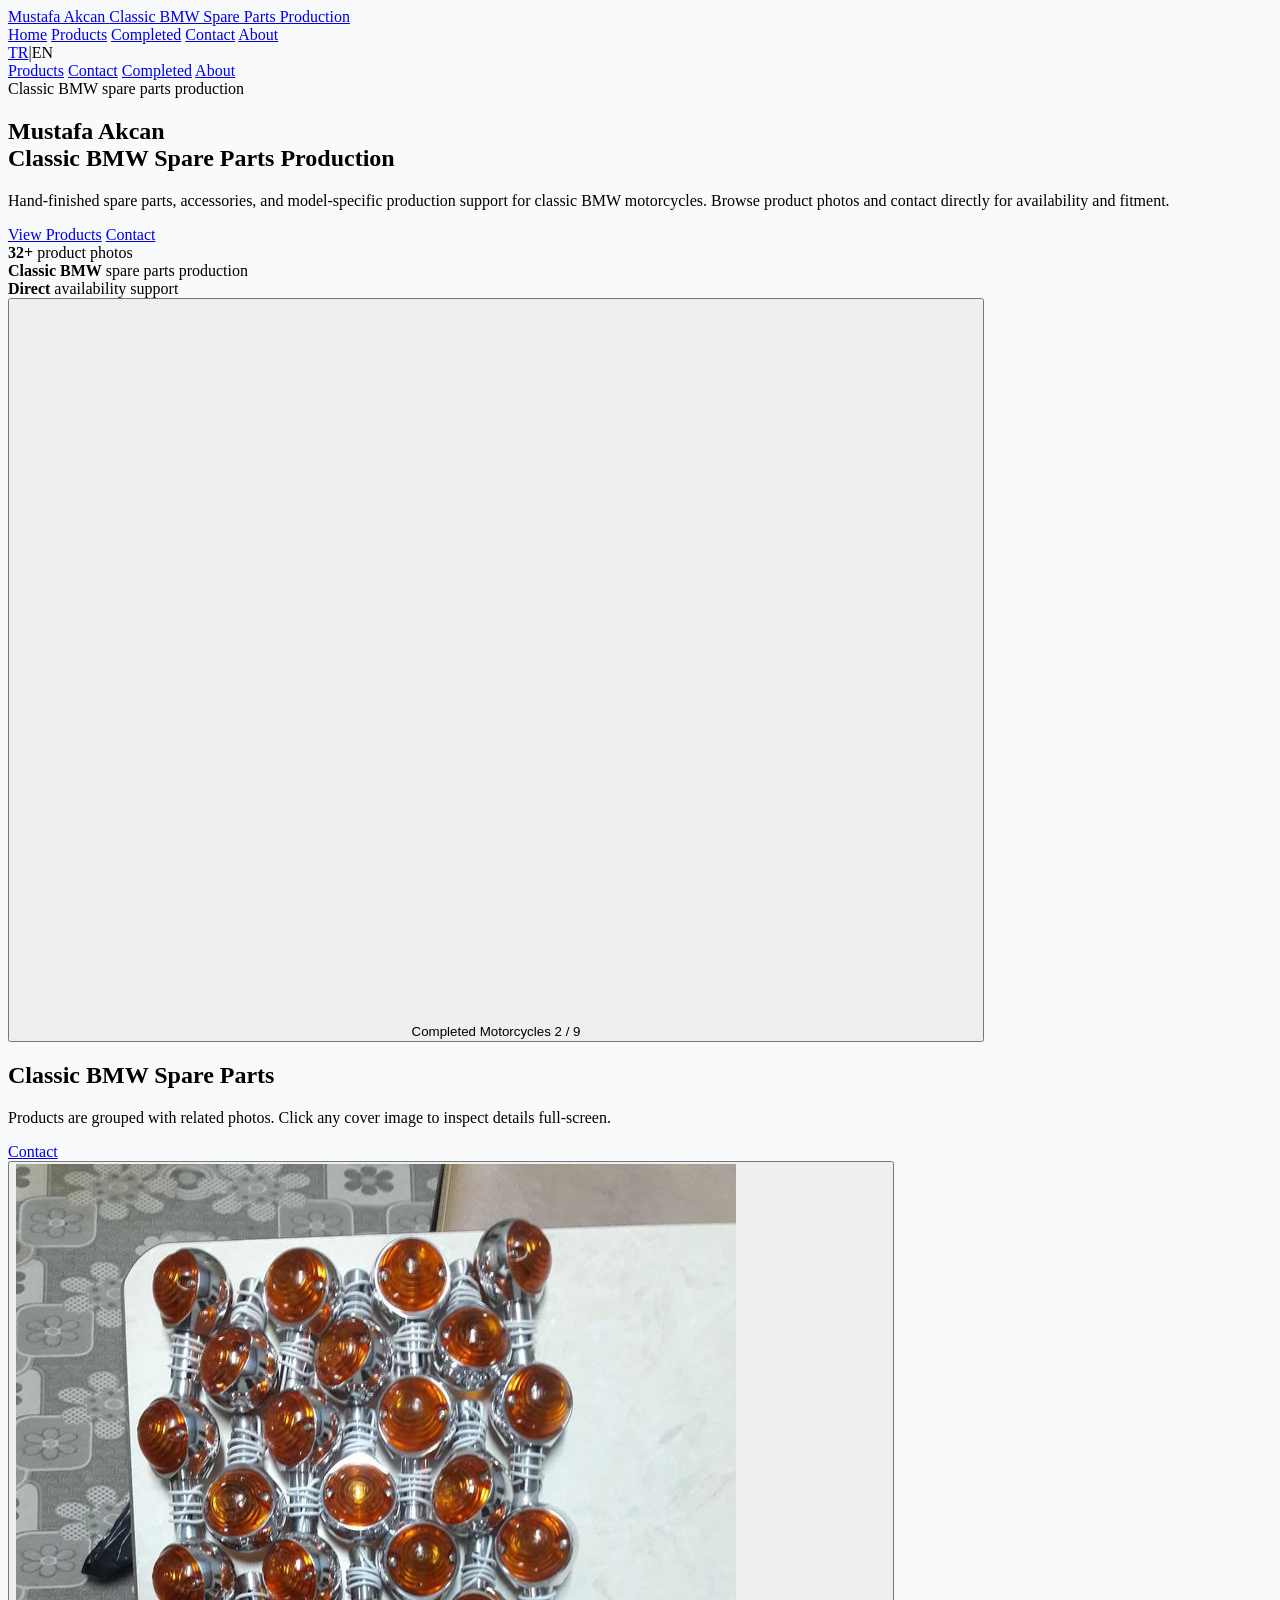
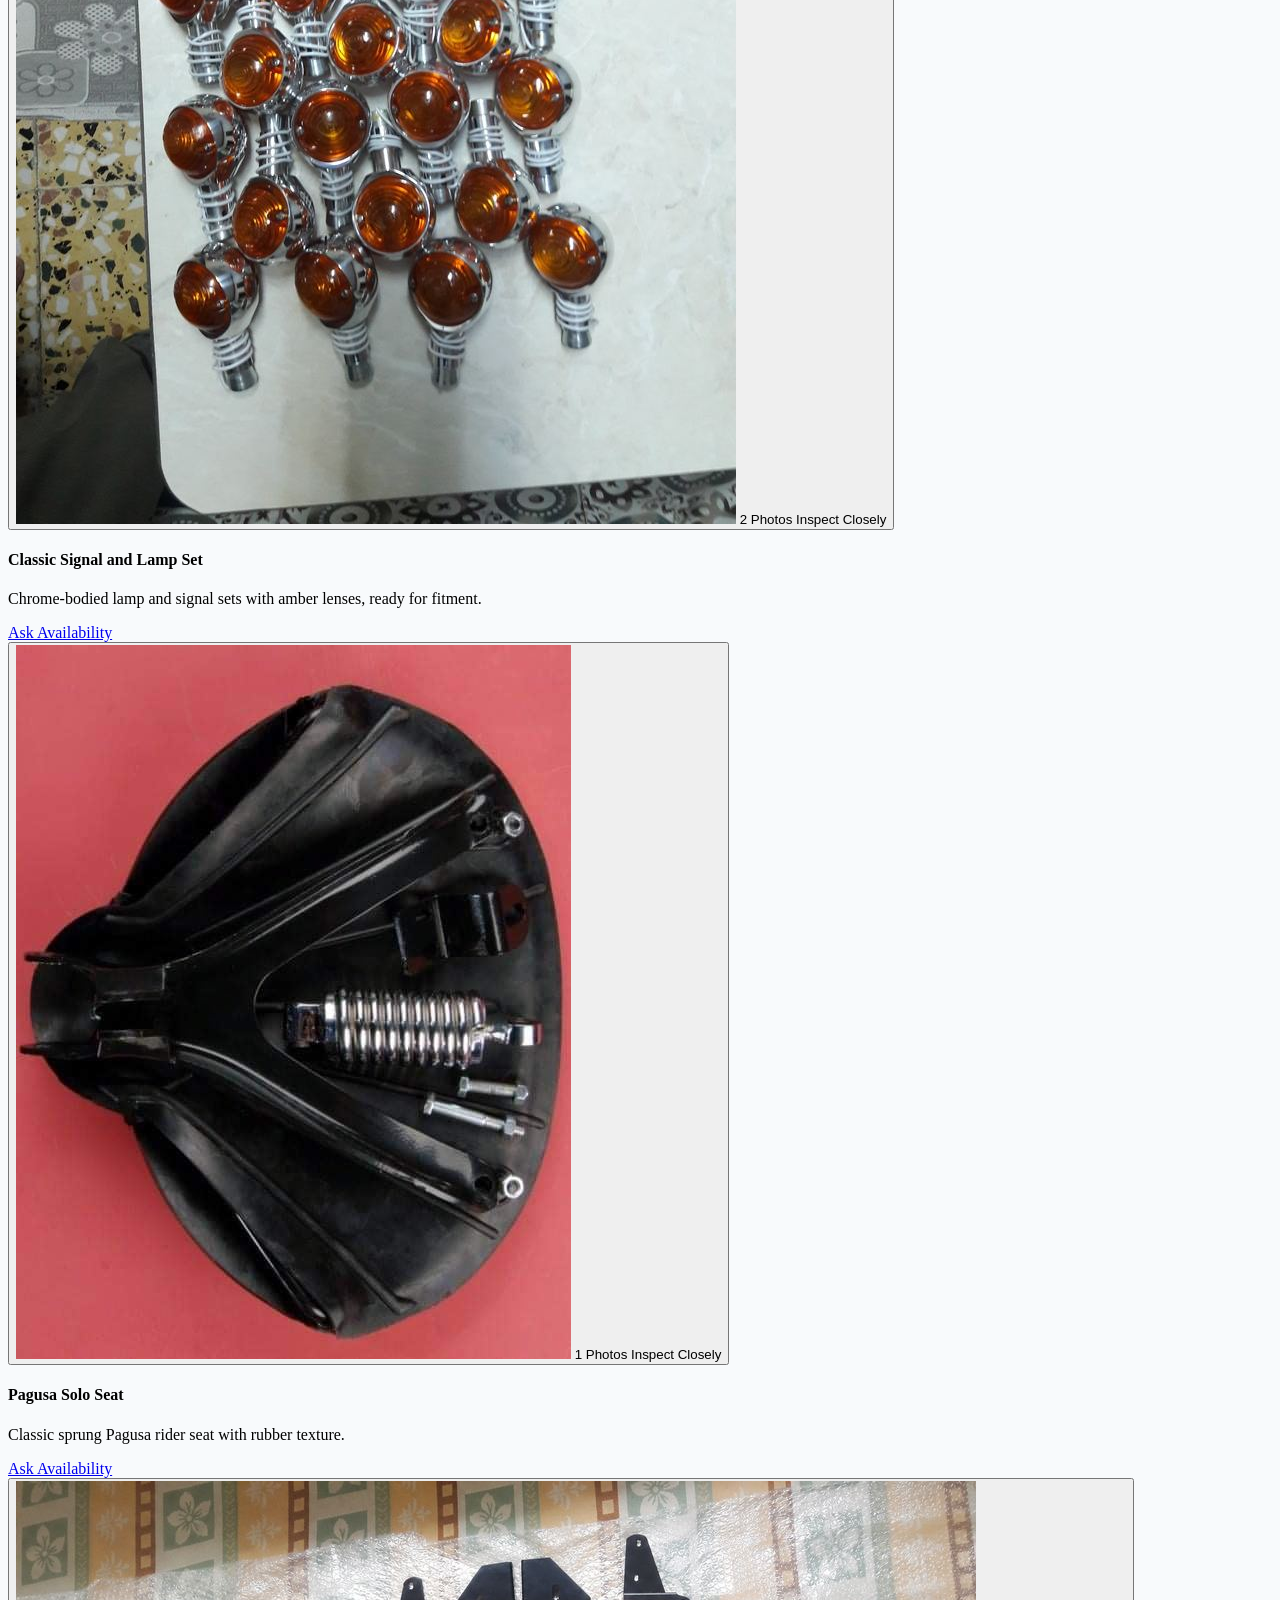
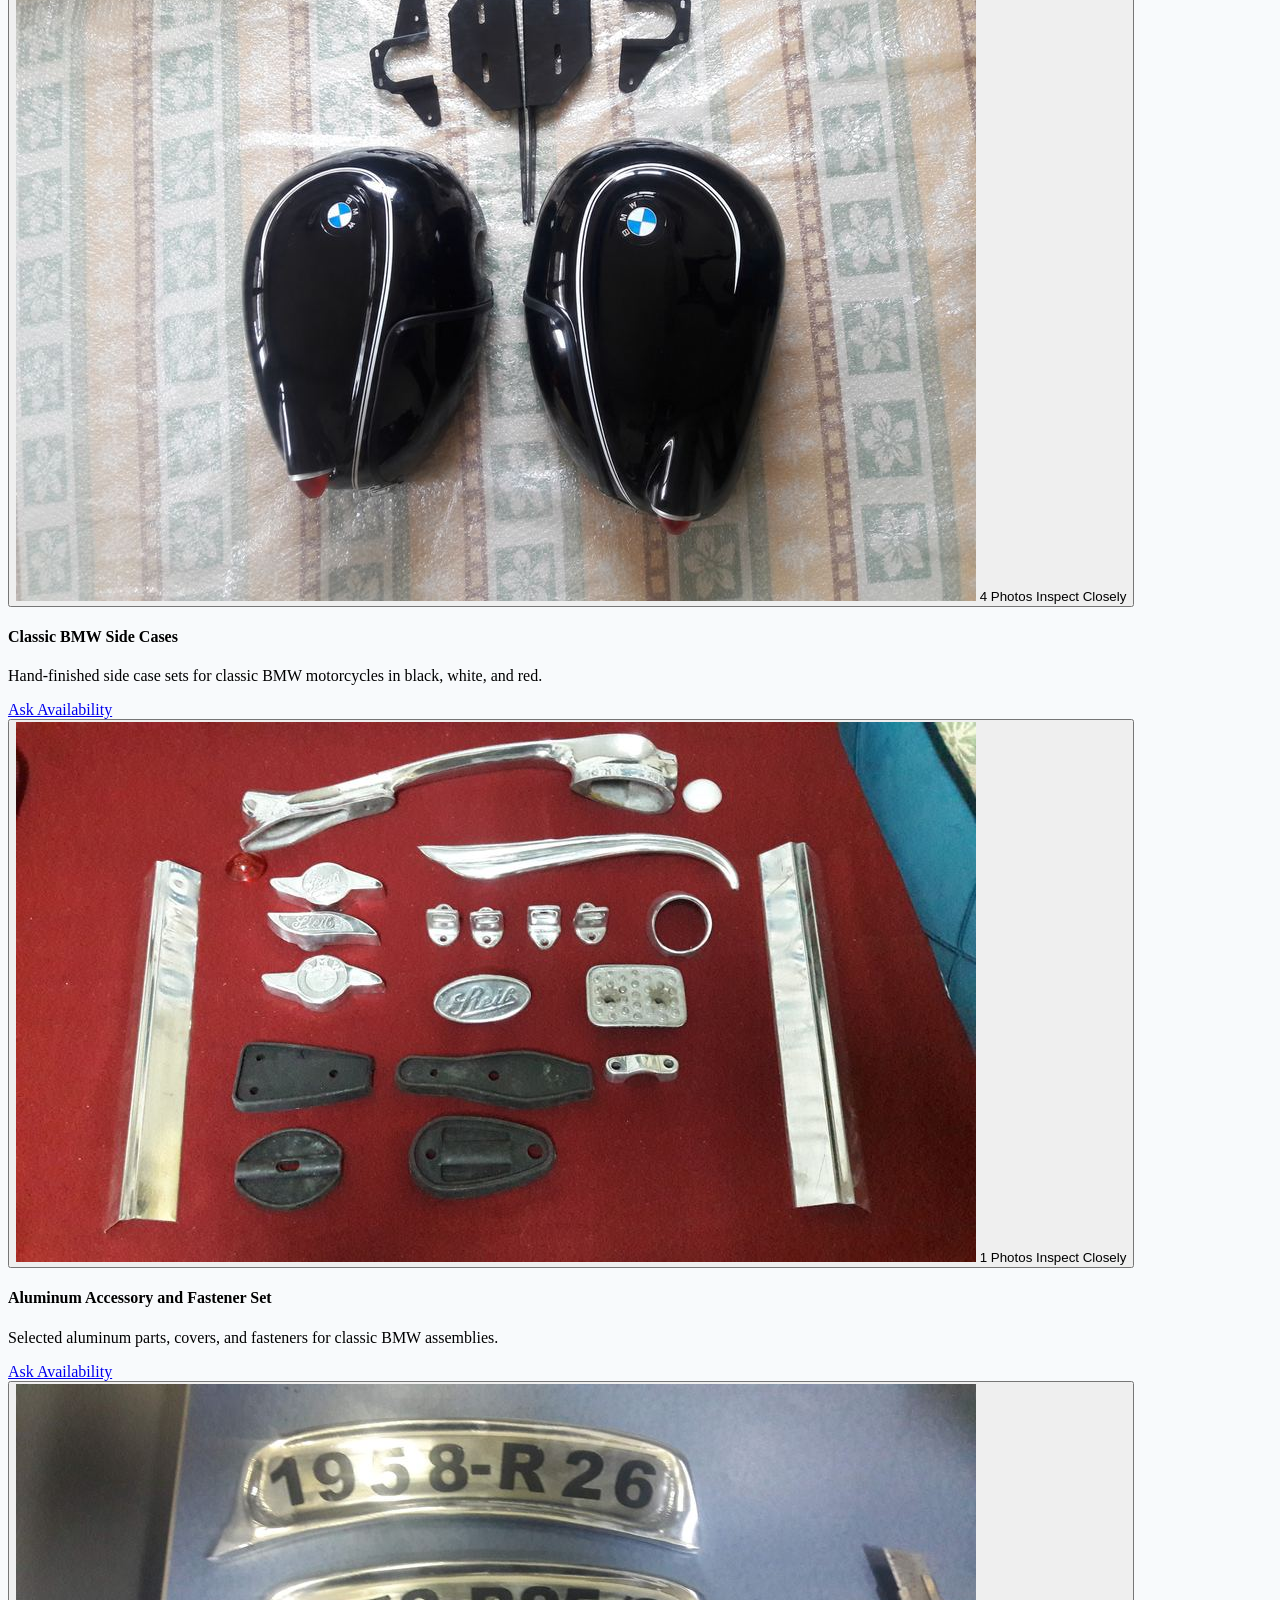
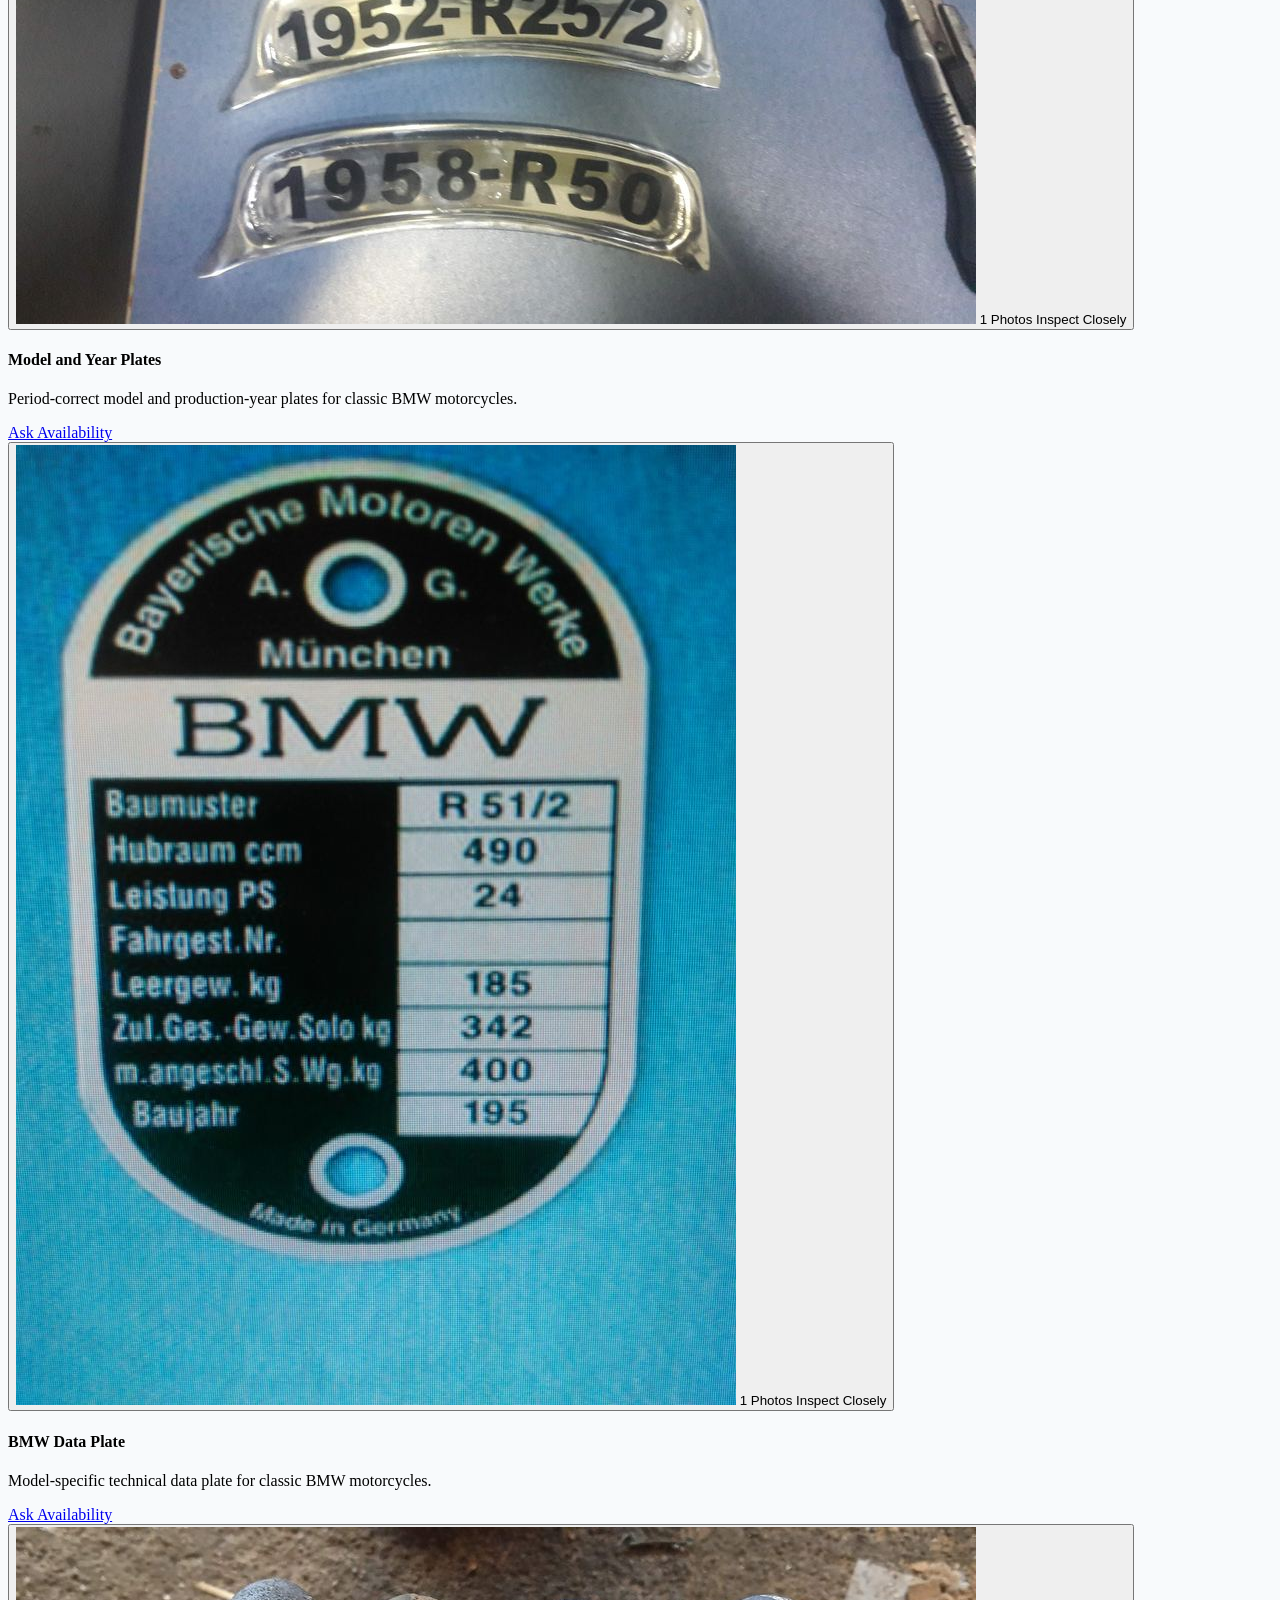
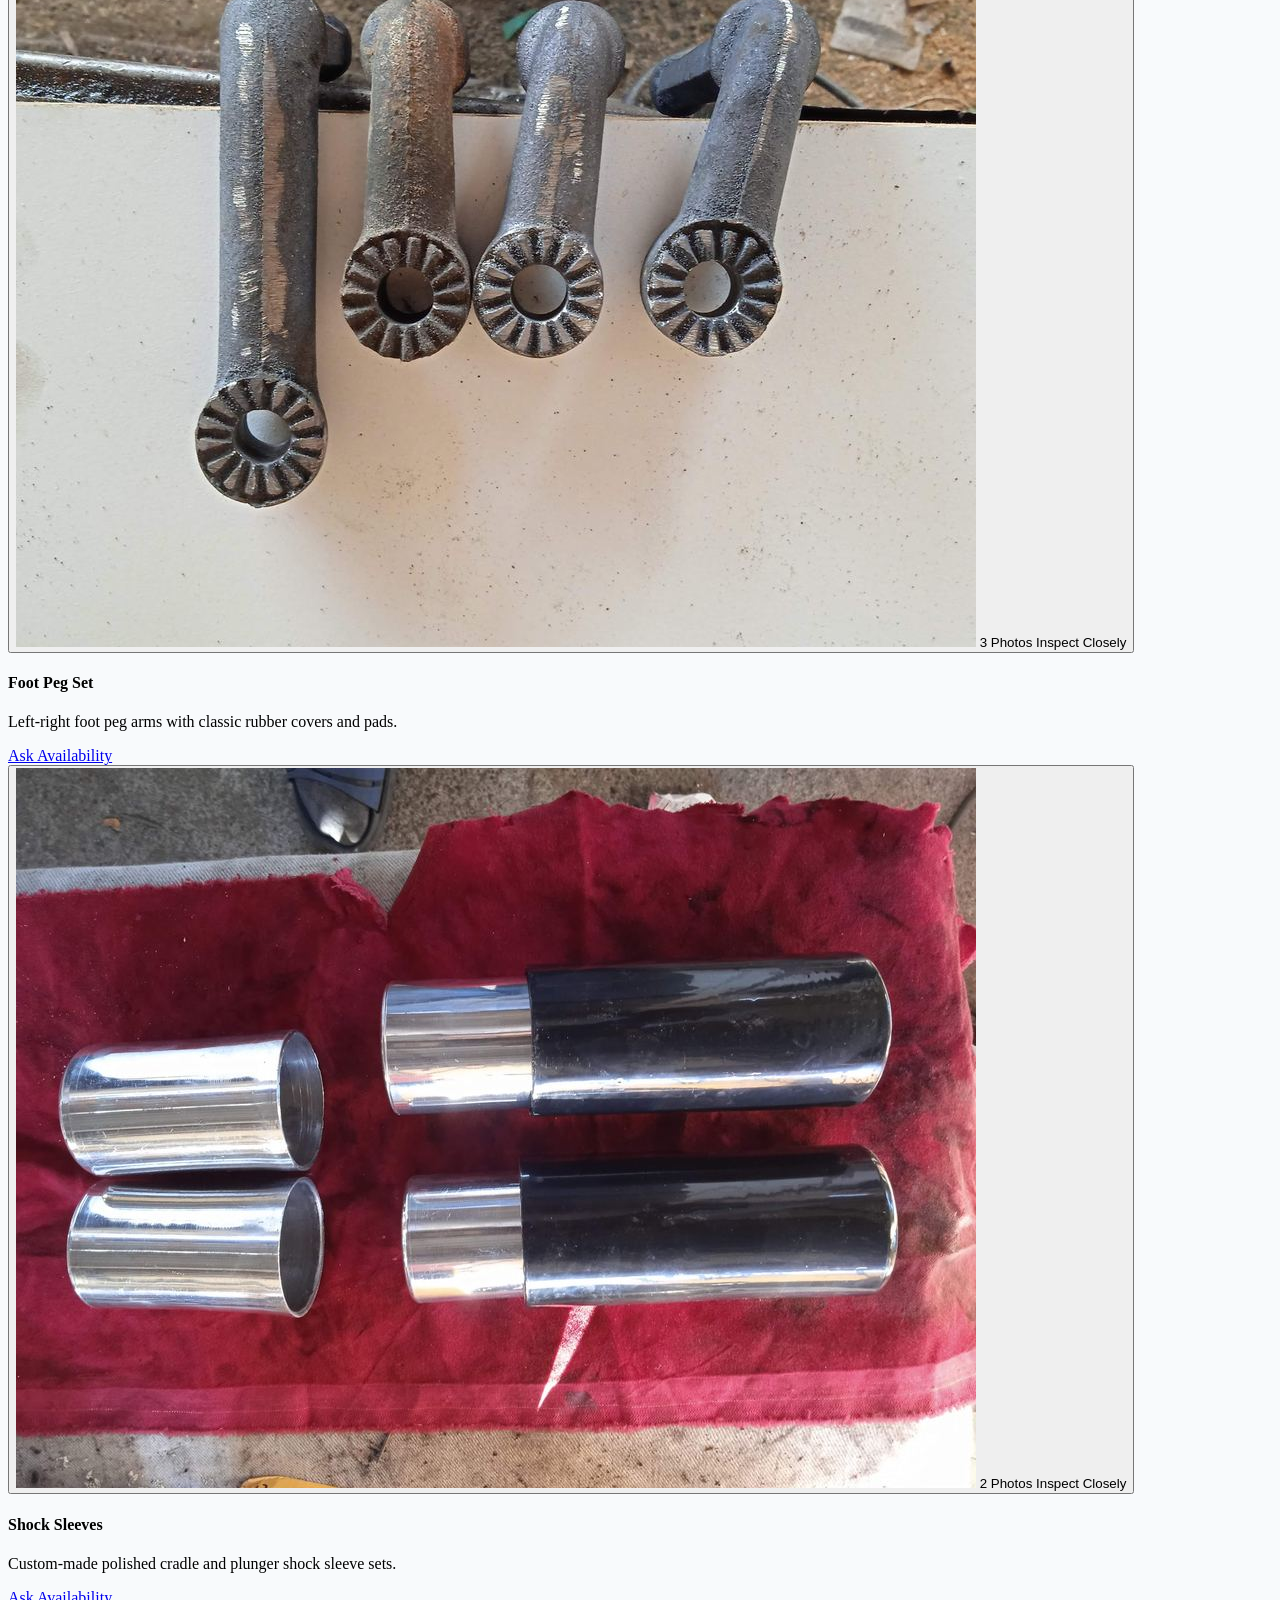
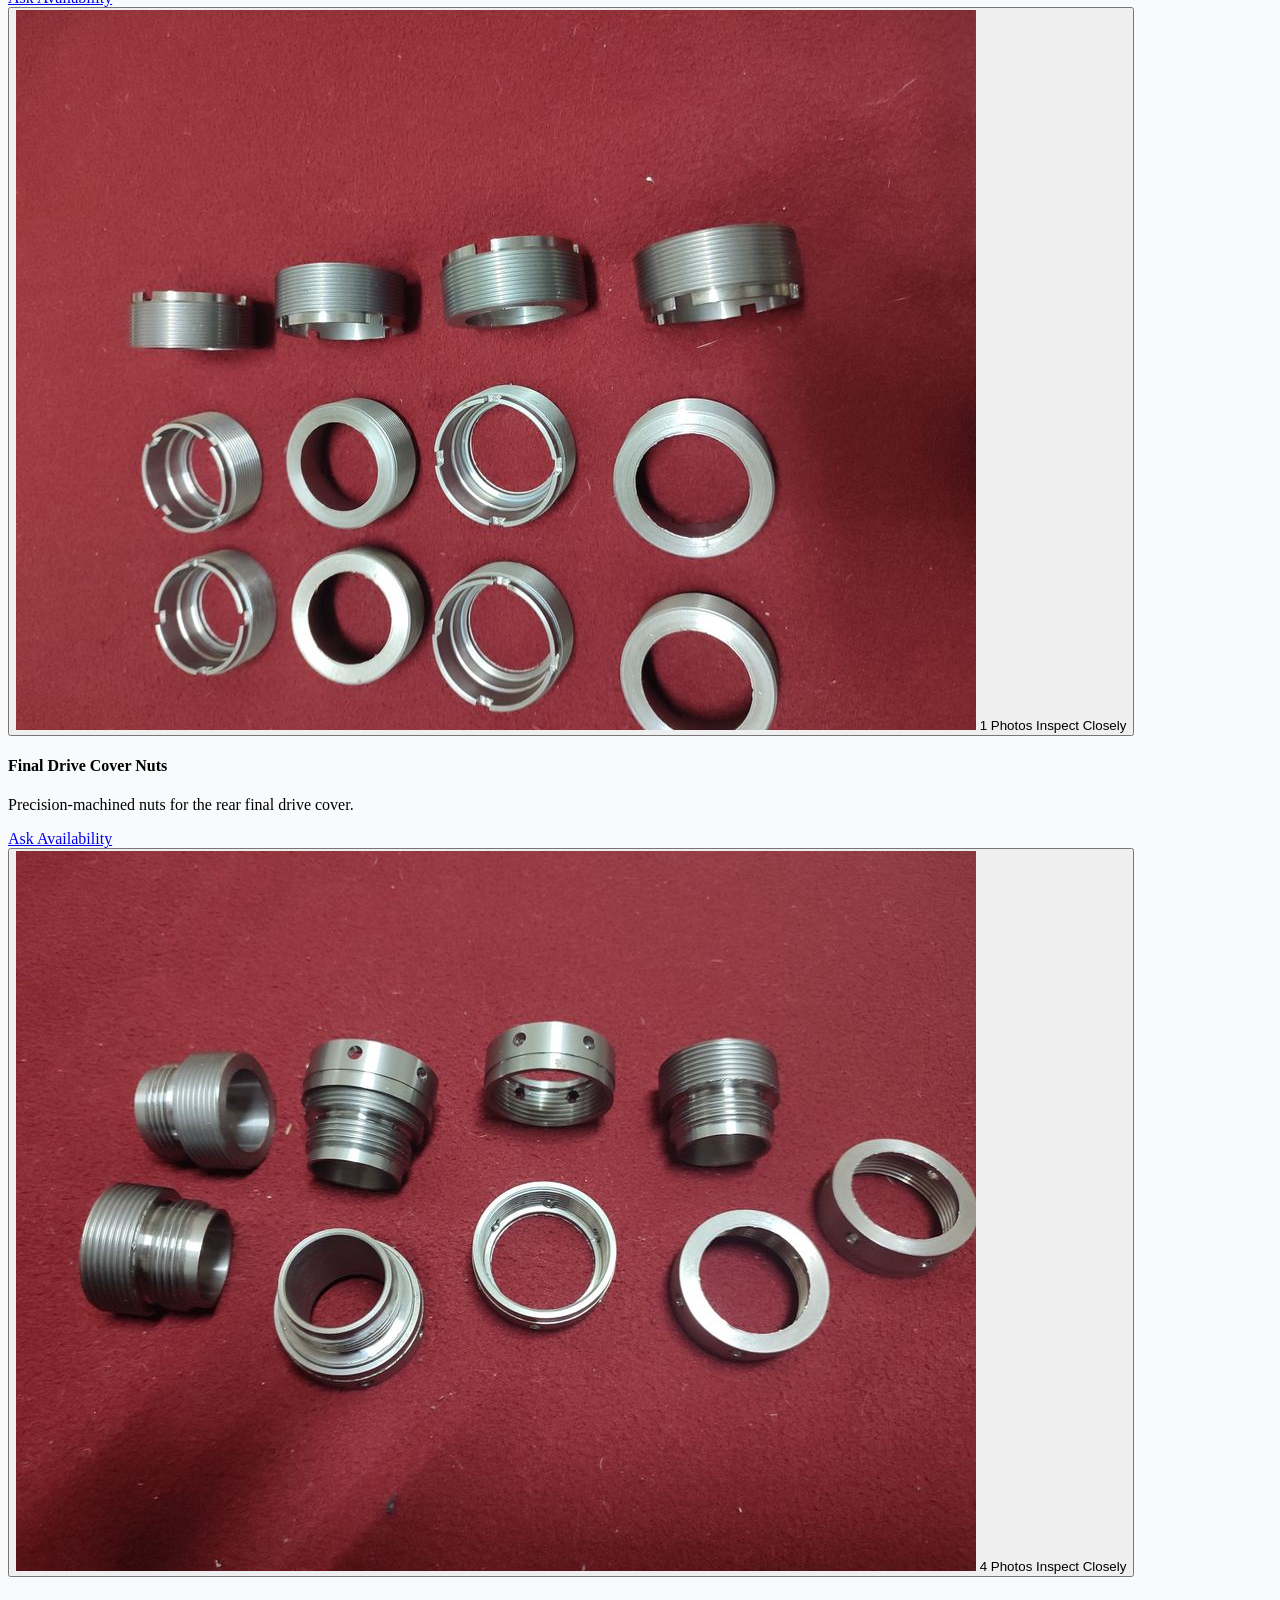
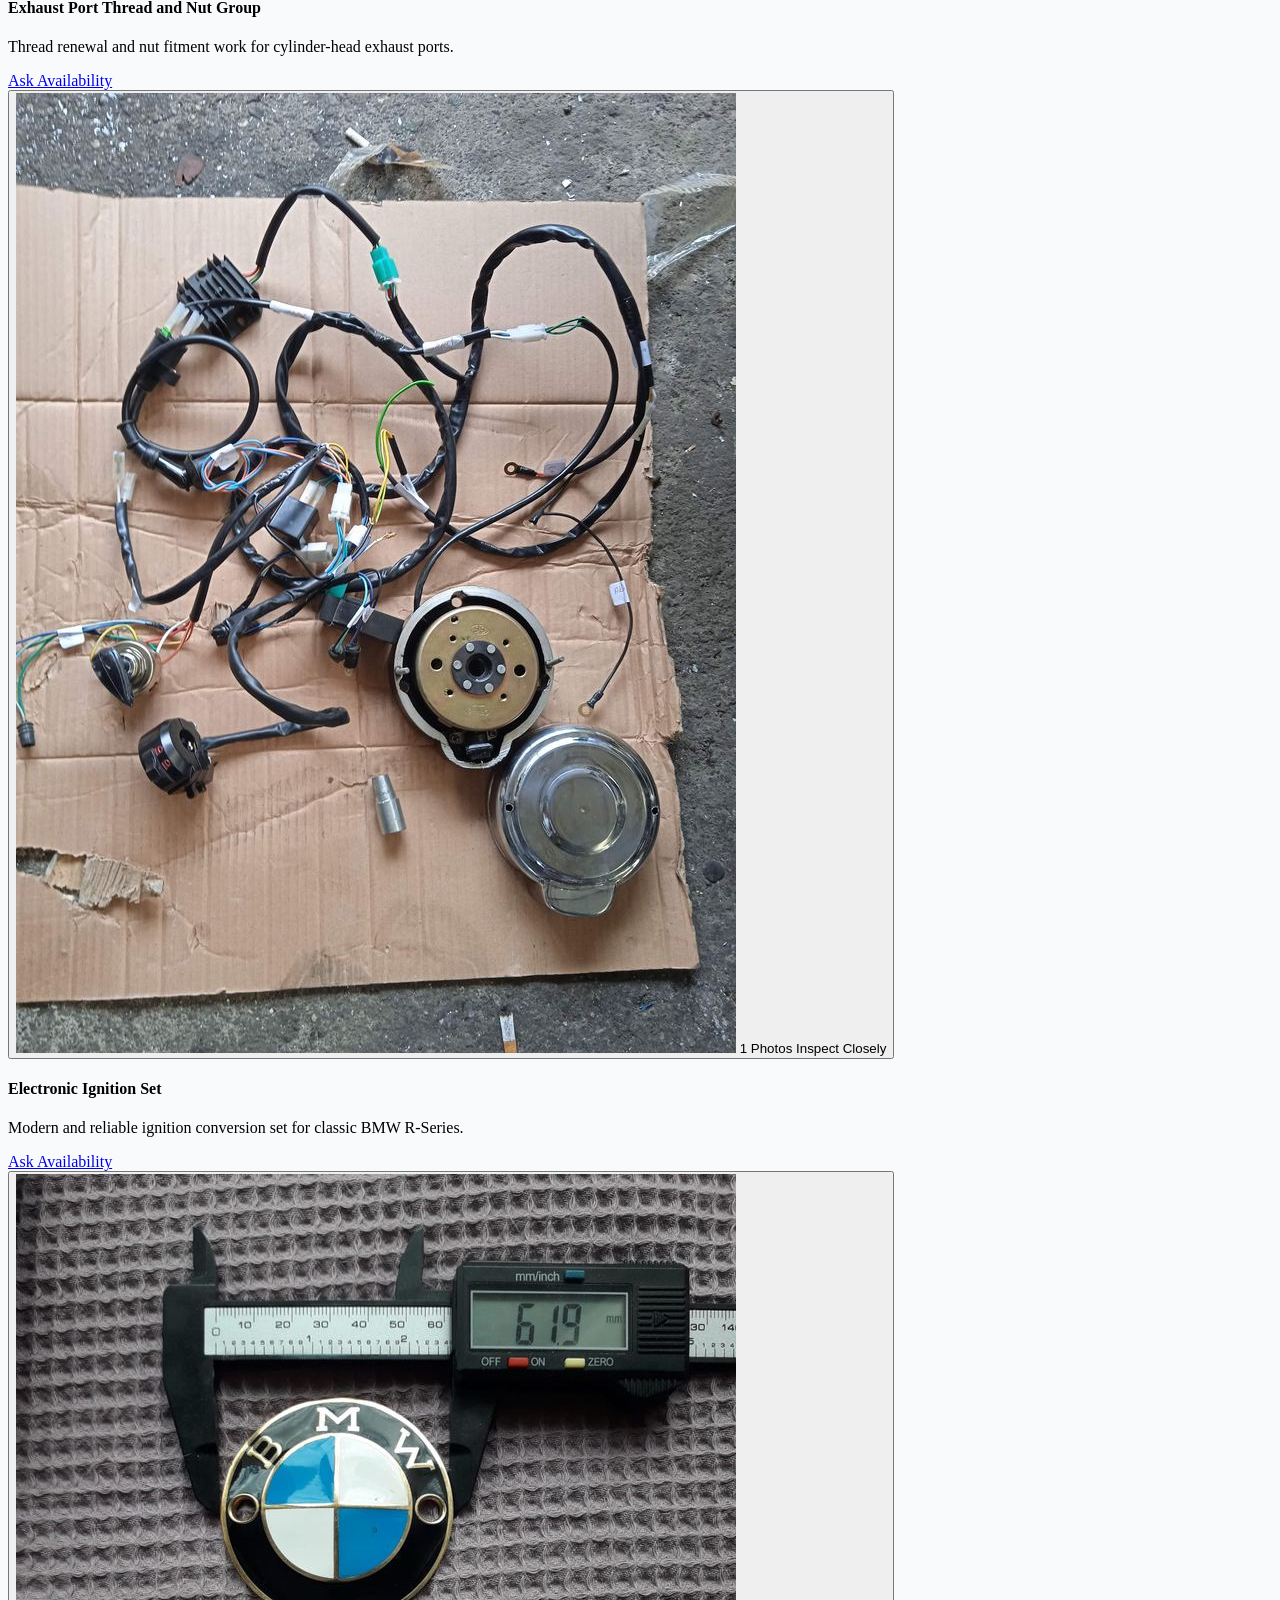
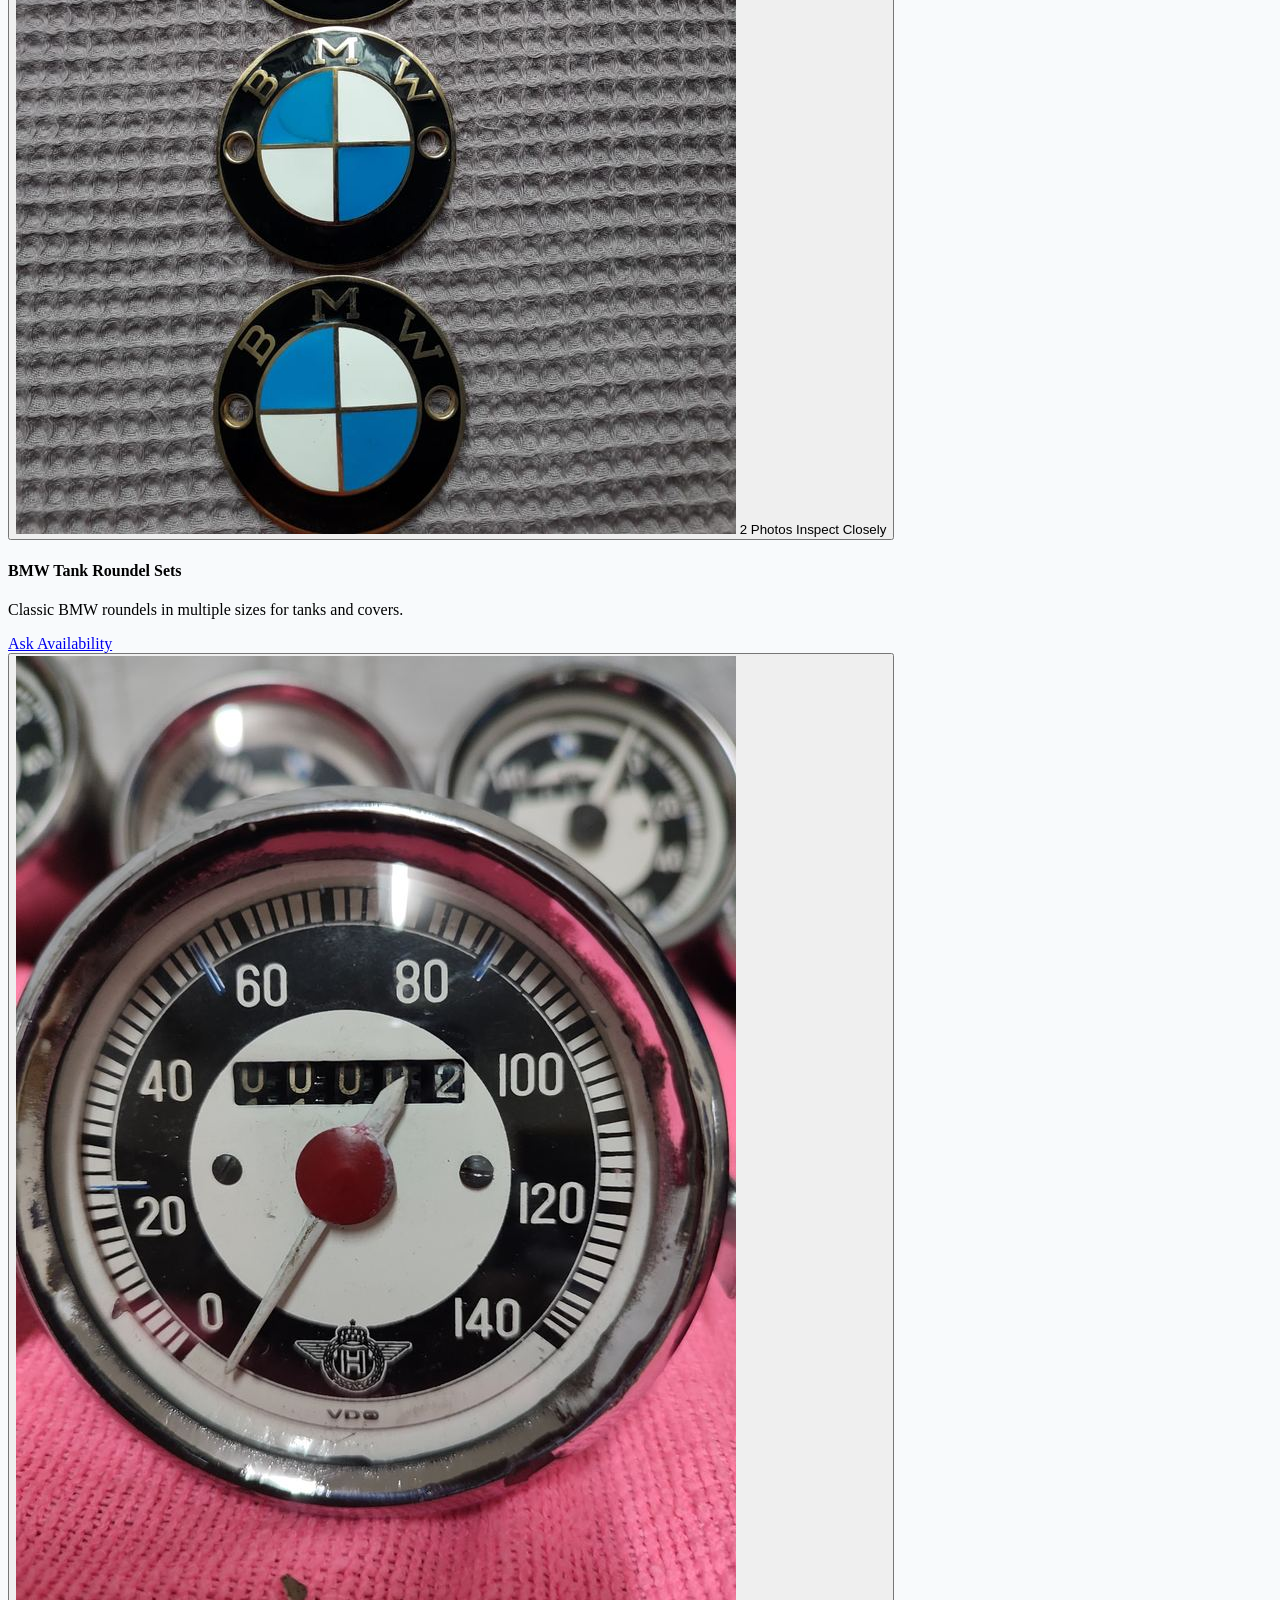
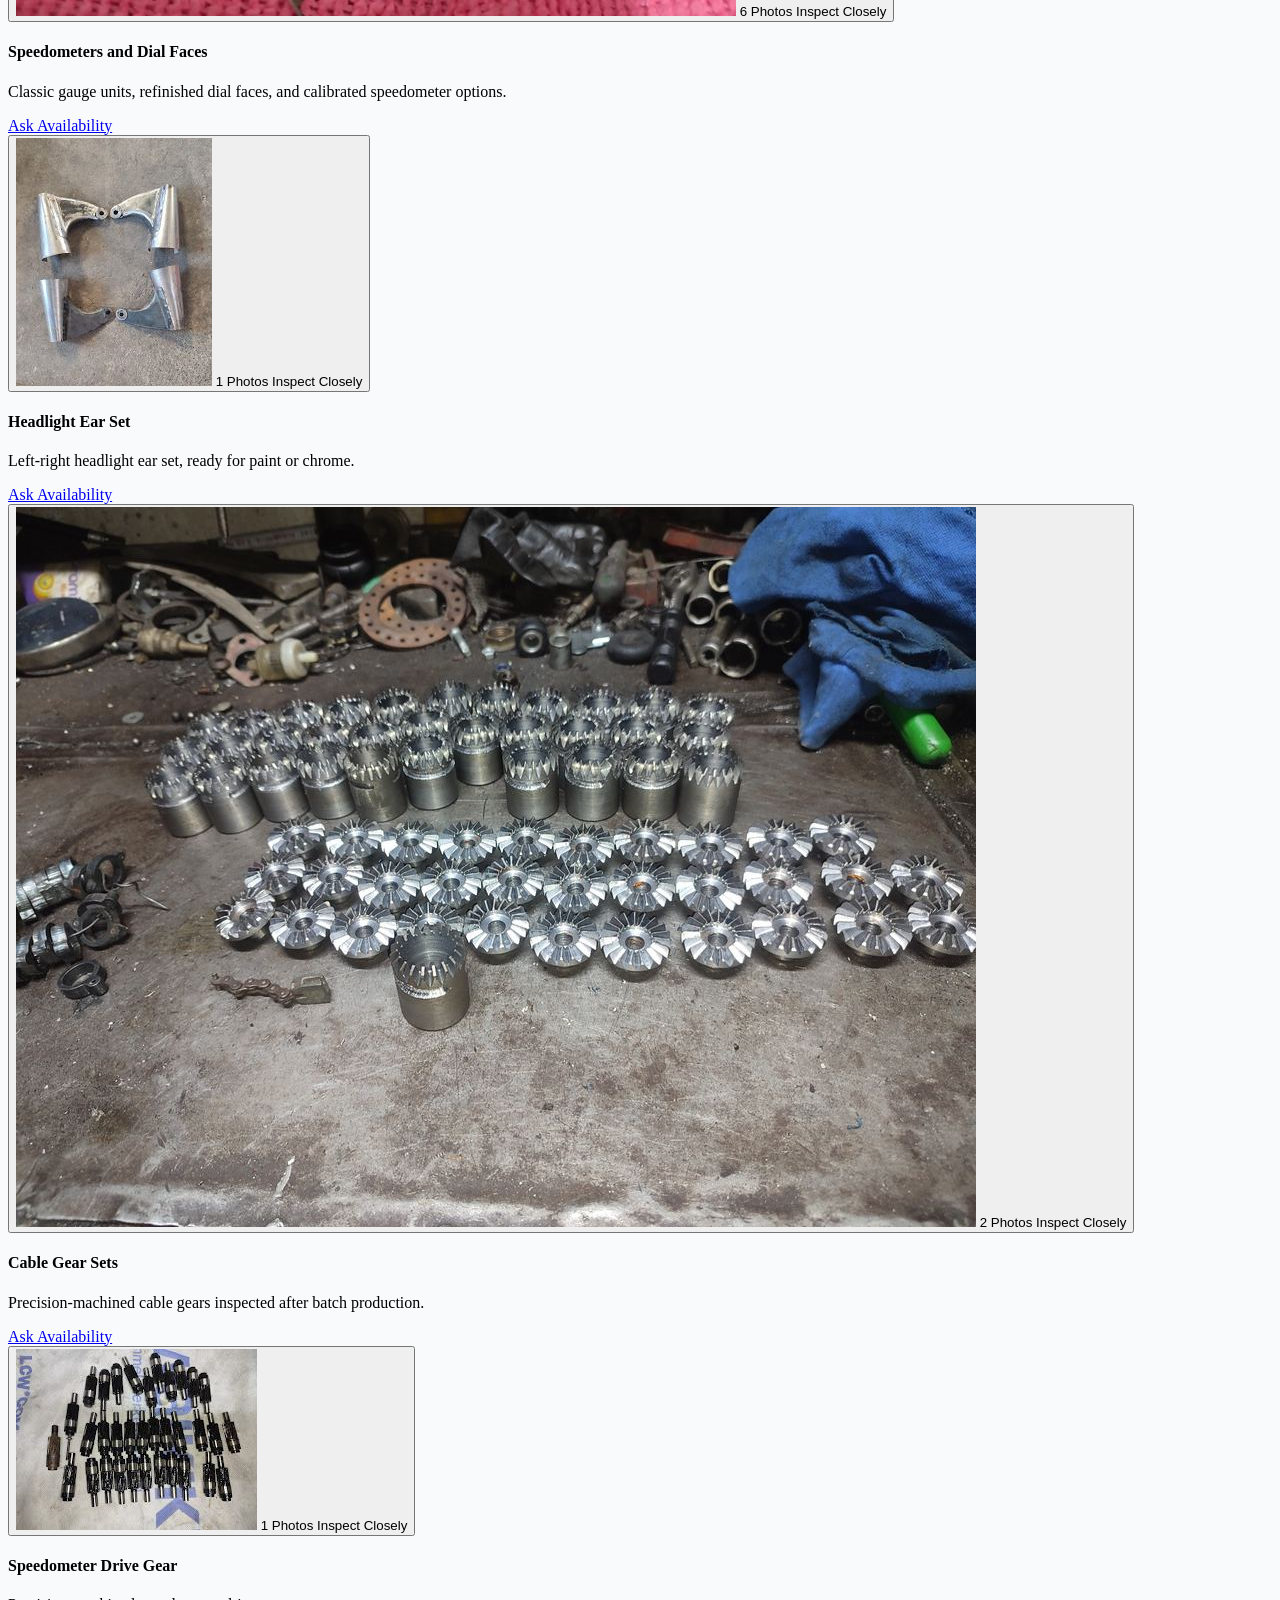
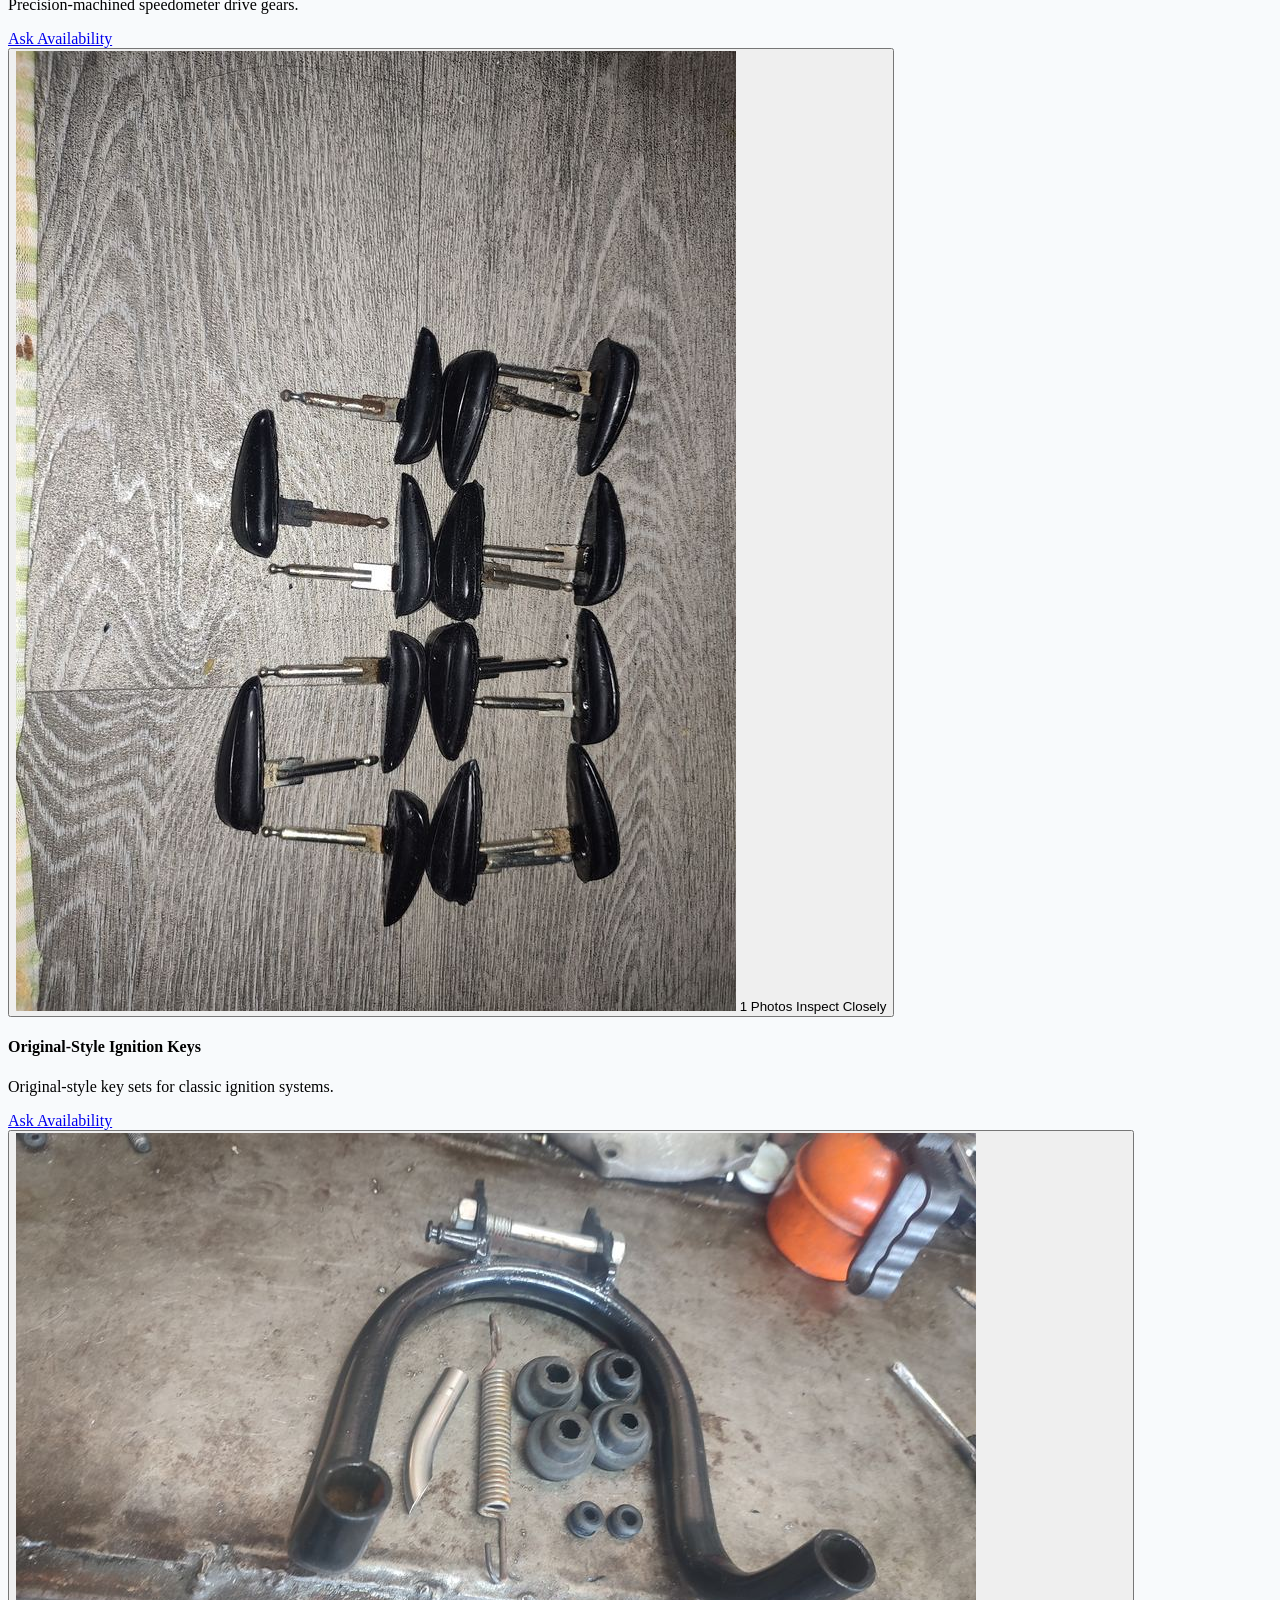
==== commit 668fb938: "Add files via upload cache mistake fixed" ====
--- a/index-en.html
+++ b/index-en.html
@@ -4,6 +4,9 @@
     <meta charset="UTF-8">
     <meta name="viewport" content="width=device-width, initial-scale=1.0">
     <title>Mustafa Akcan - Classic BMW Spare Parts Production</title>
+    <link rel="icon" href="favicon.ico?v=2" sizes="any">
+    <link rel="icon" type="image/png" href="favicon.png?v=2">
+    <link rel="apple-touch-icon" href="apple-touch-icon.png?v=2">
     <meta name="description" content="Hand-finished spare parts, accessories, and model-specific production support for classic BMW motorcycles. Browse product photos and contact directly for availability and fitment.">
     <script>
         window.dataLayer = window.dataLayer || [];
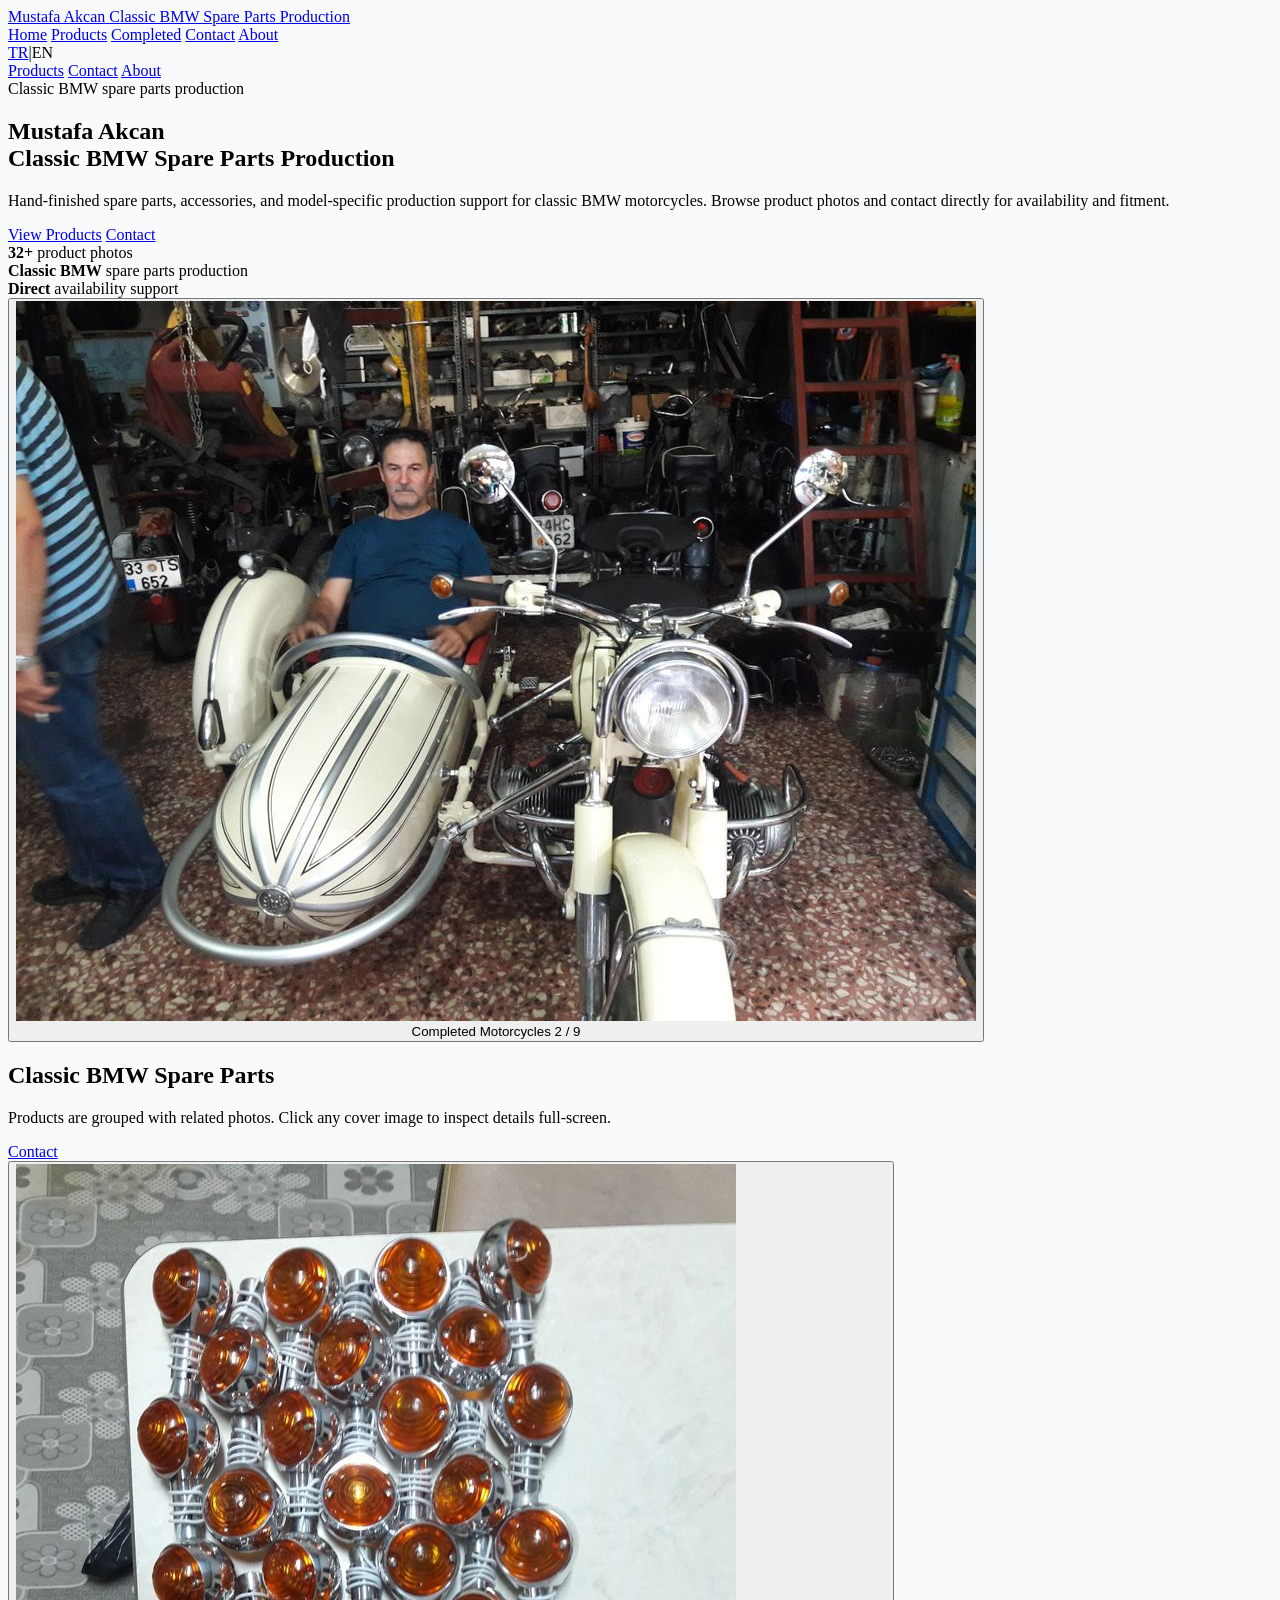
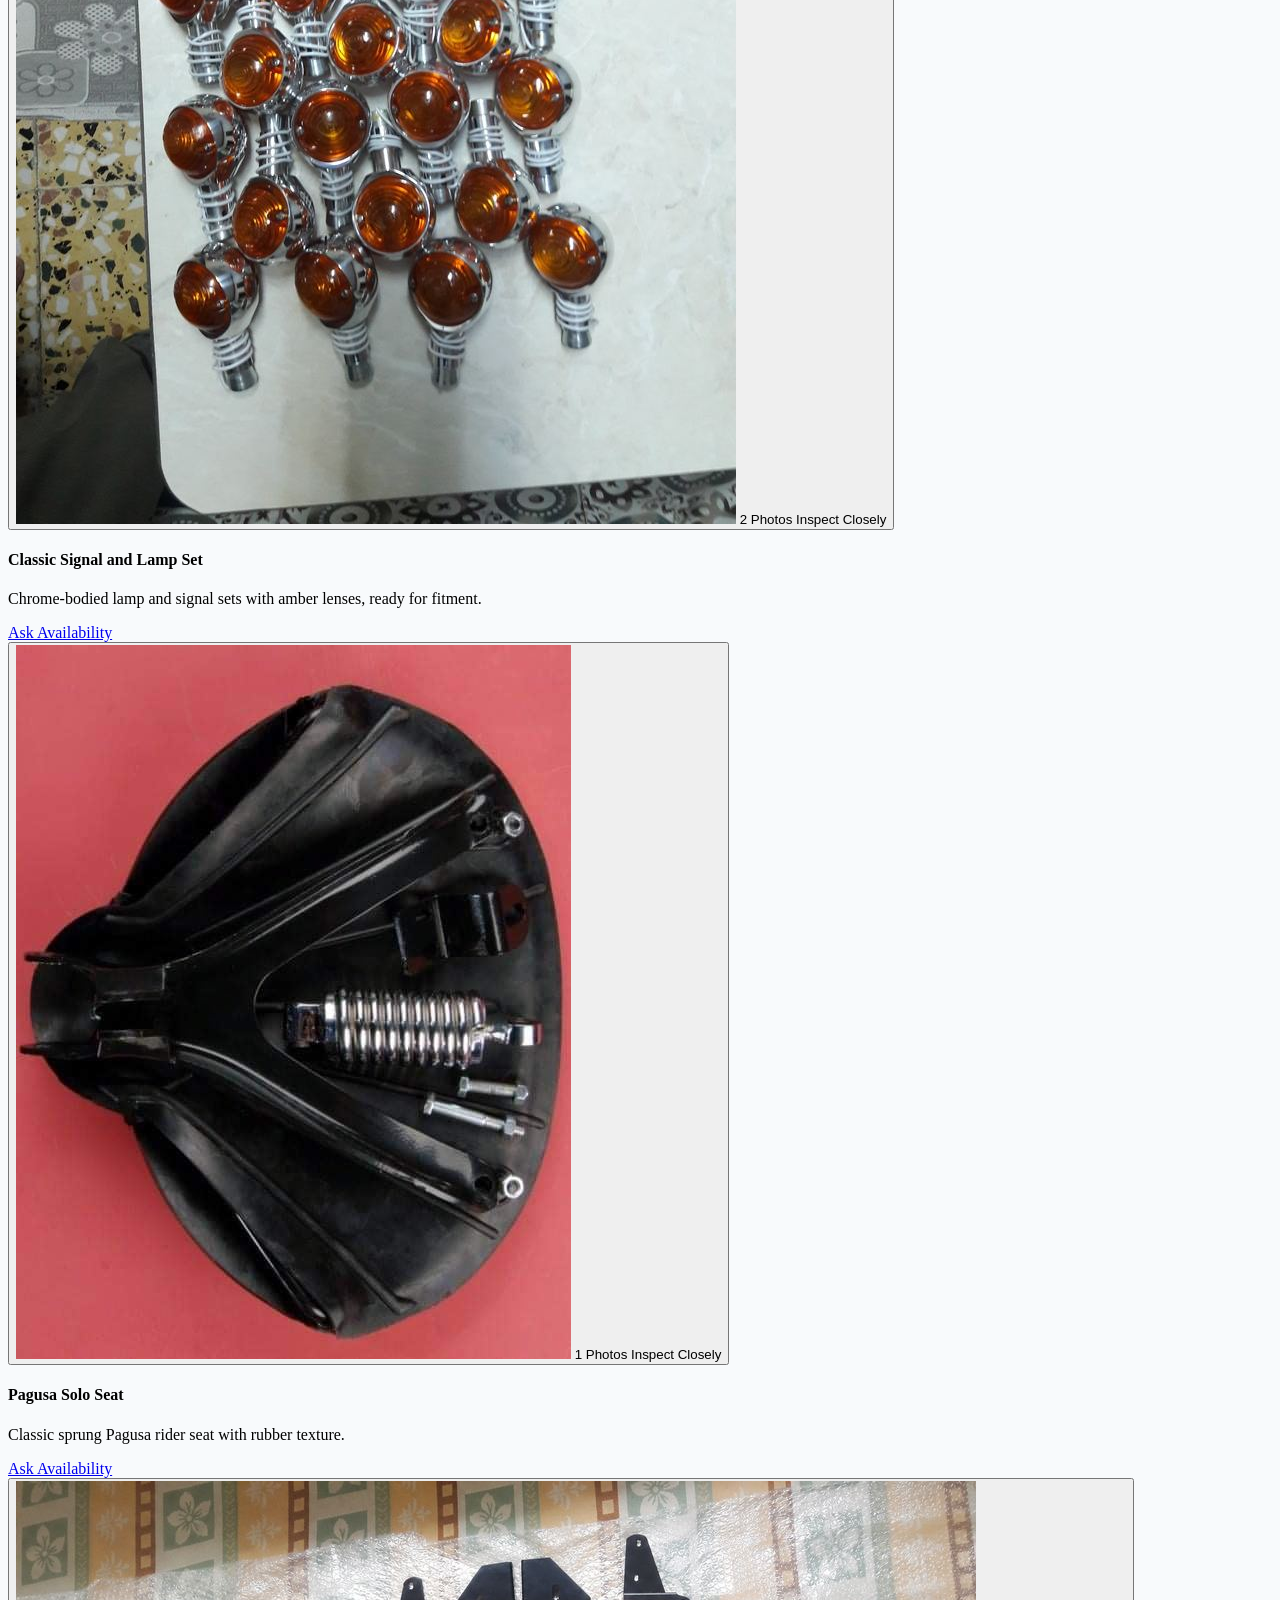
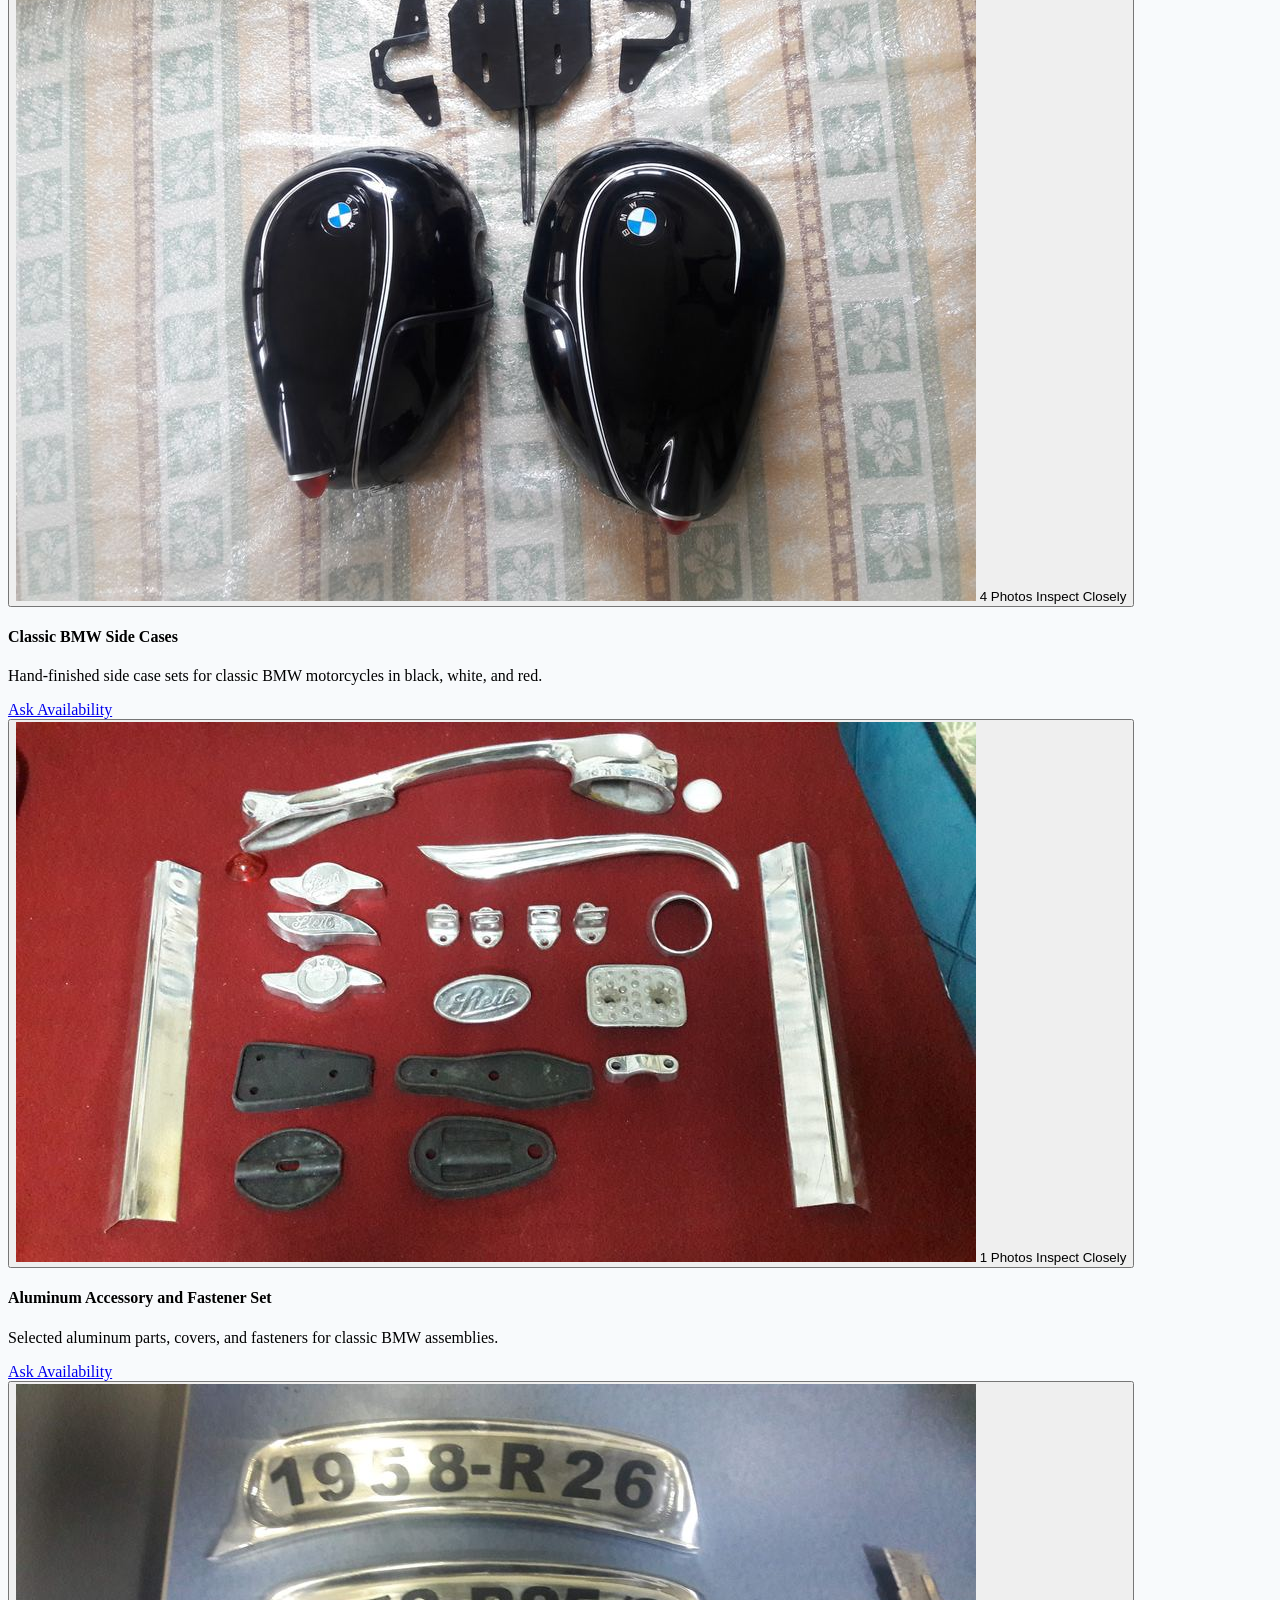
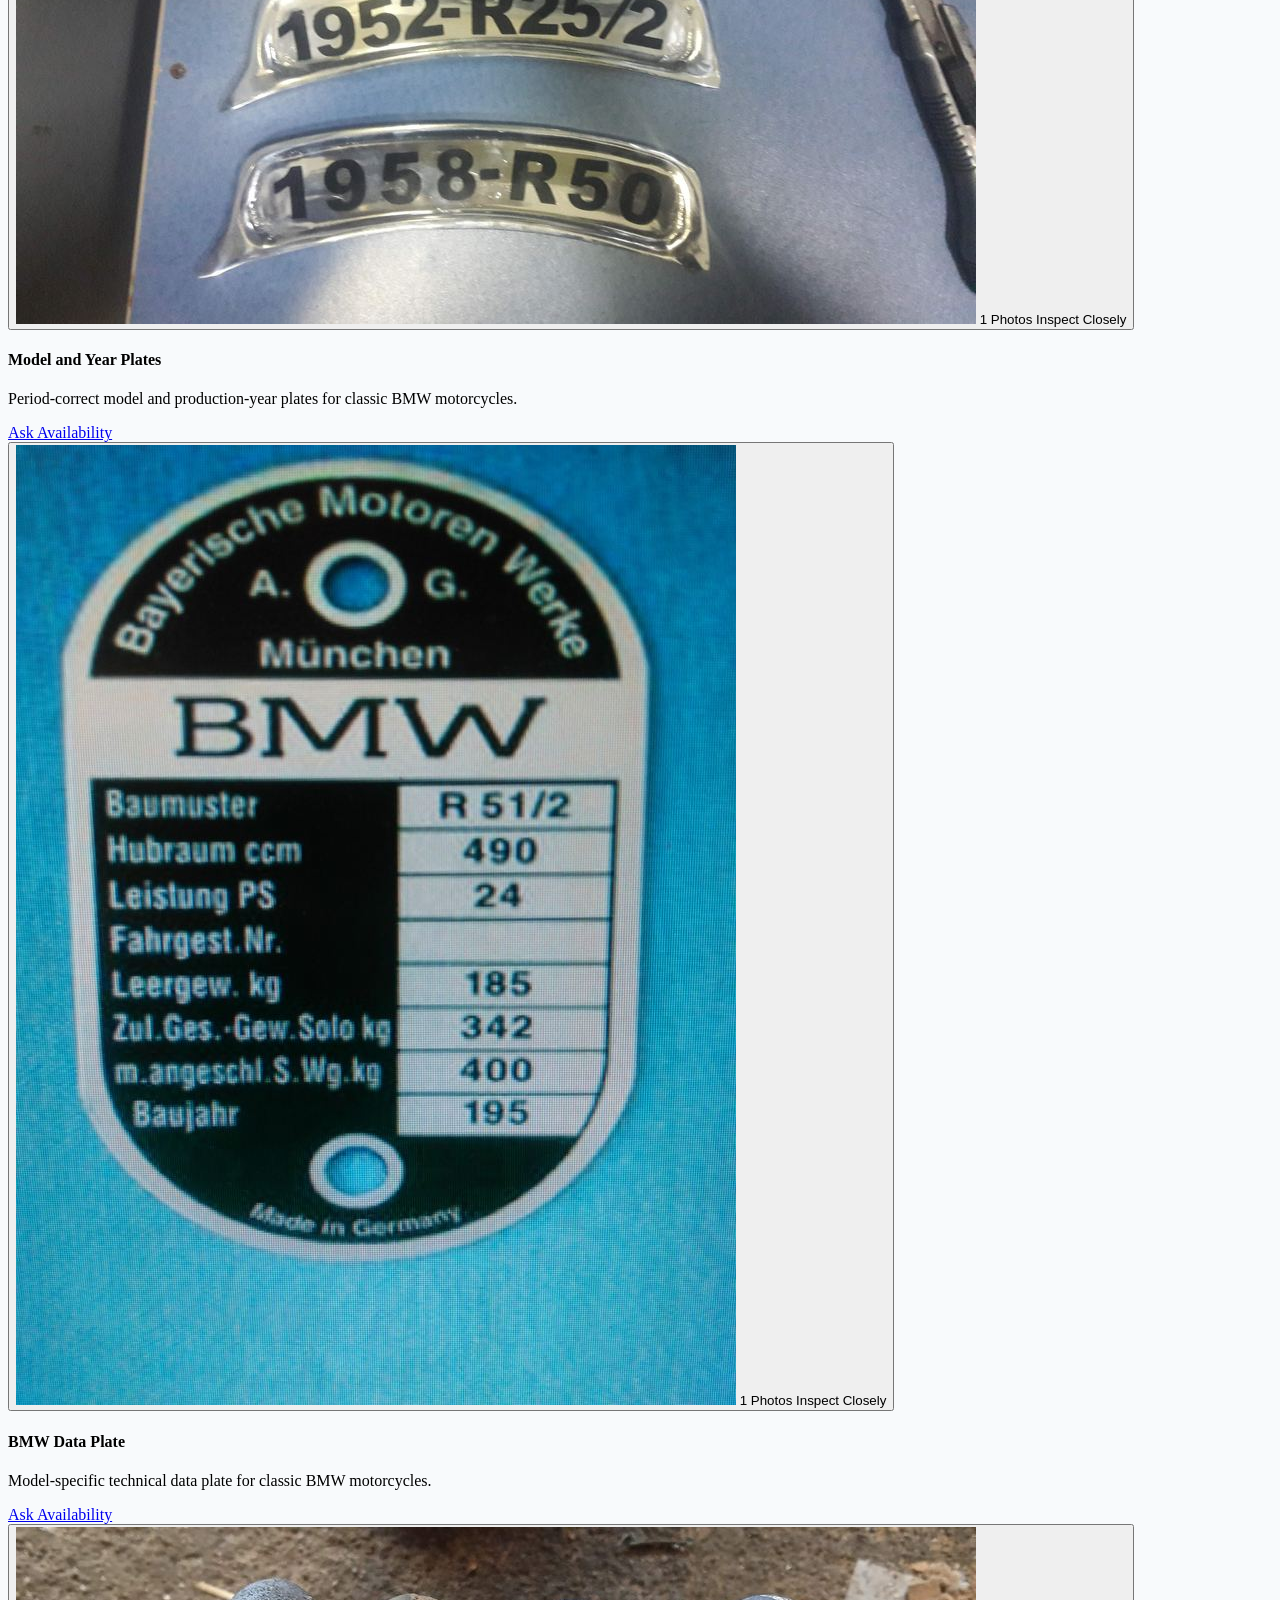
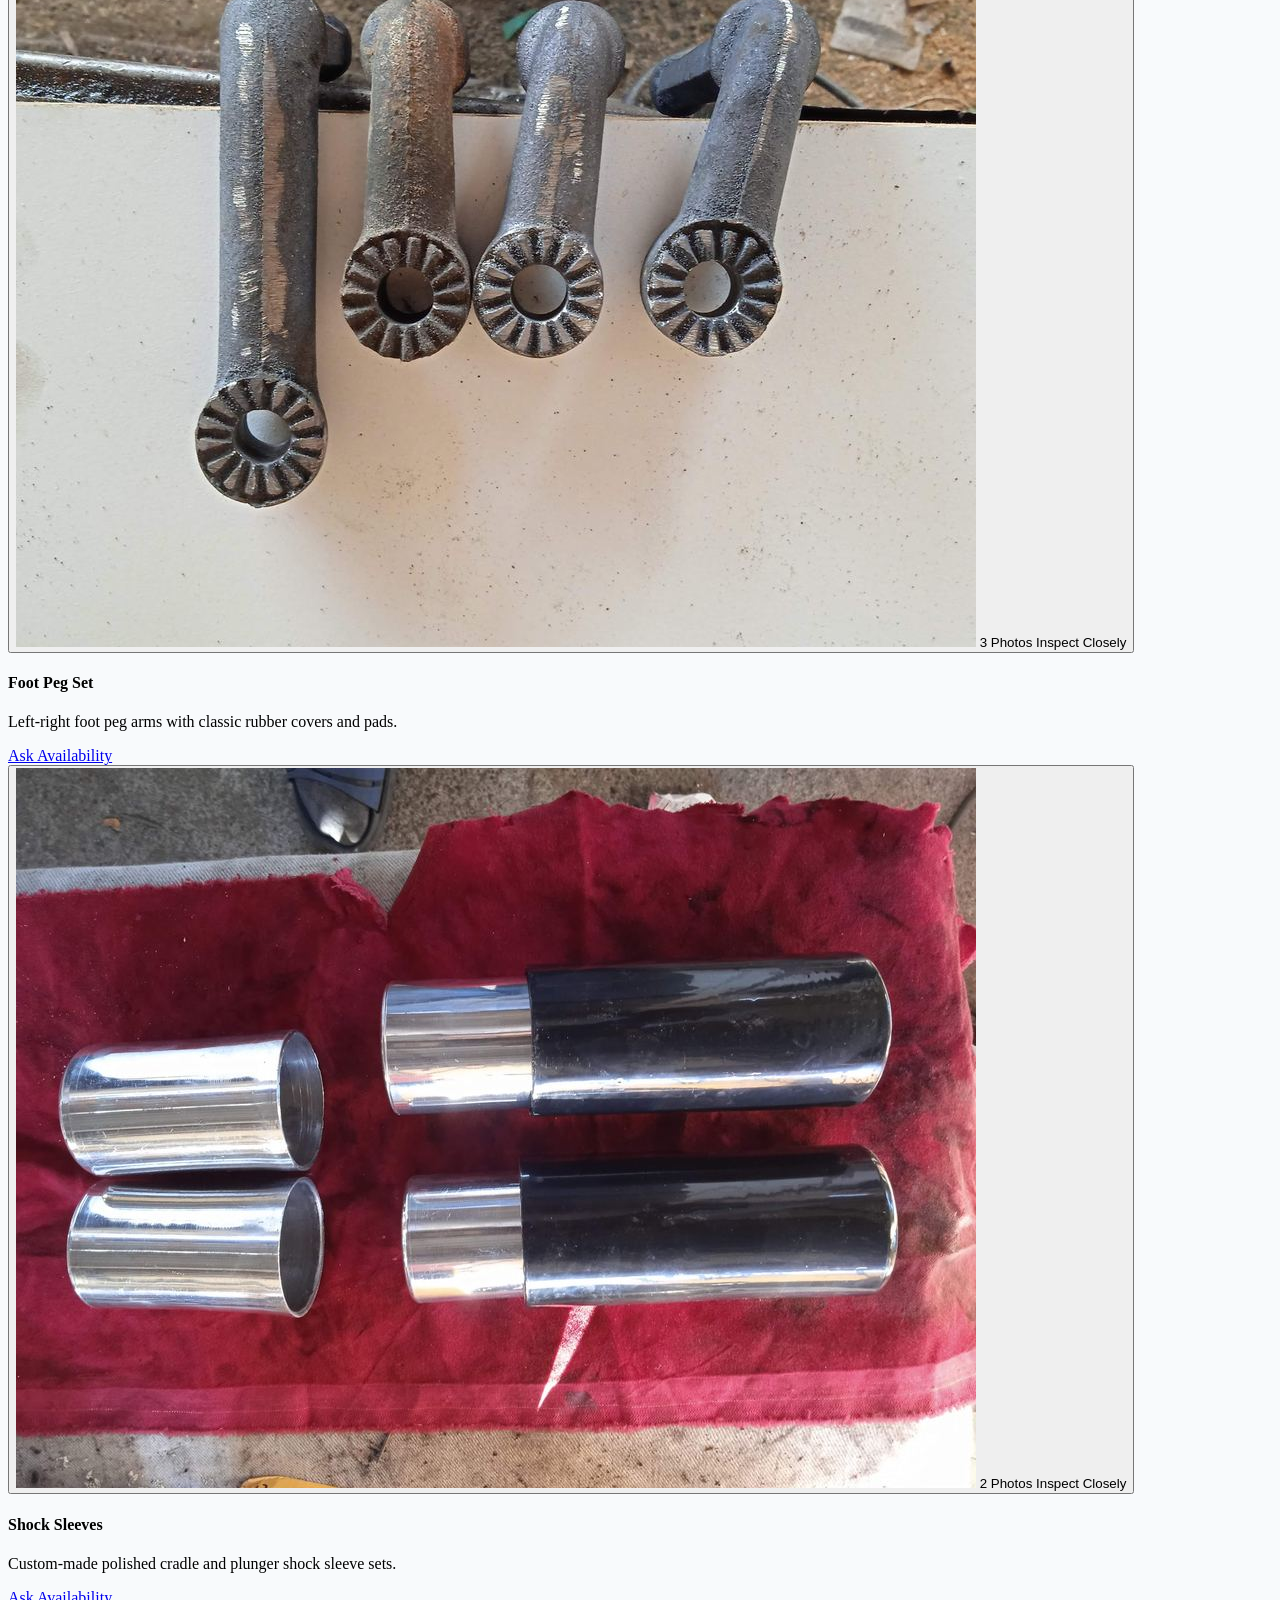
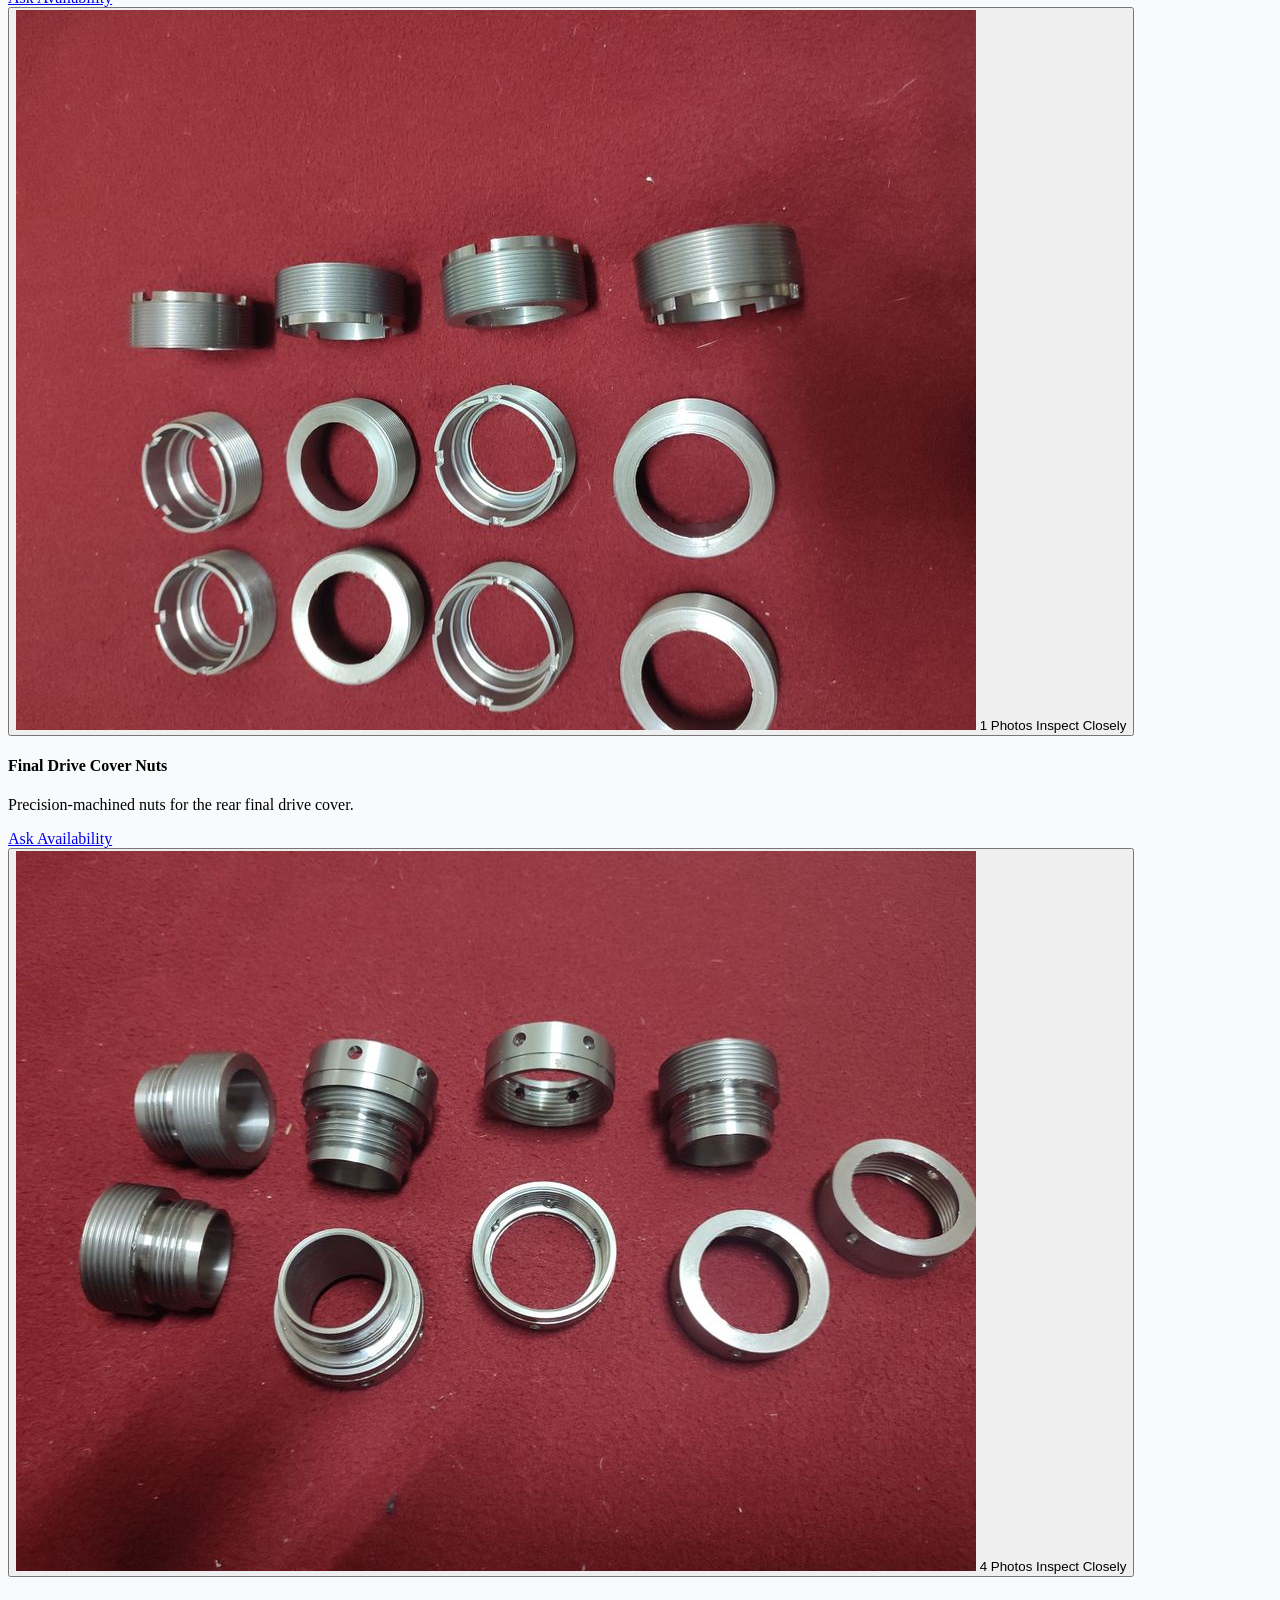
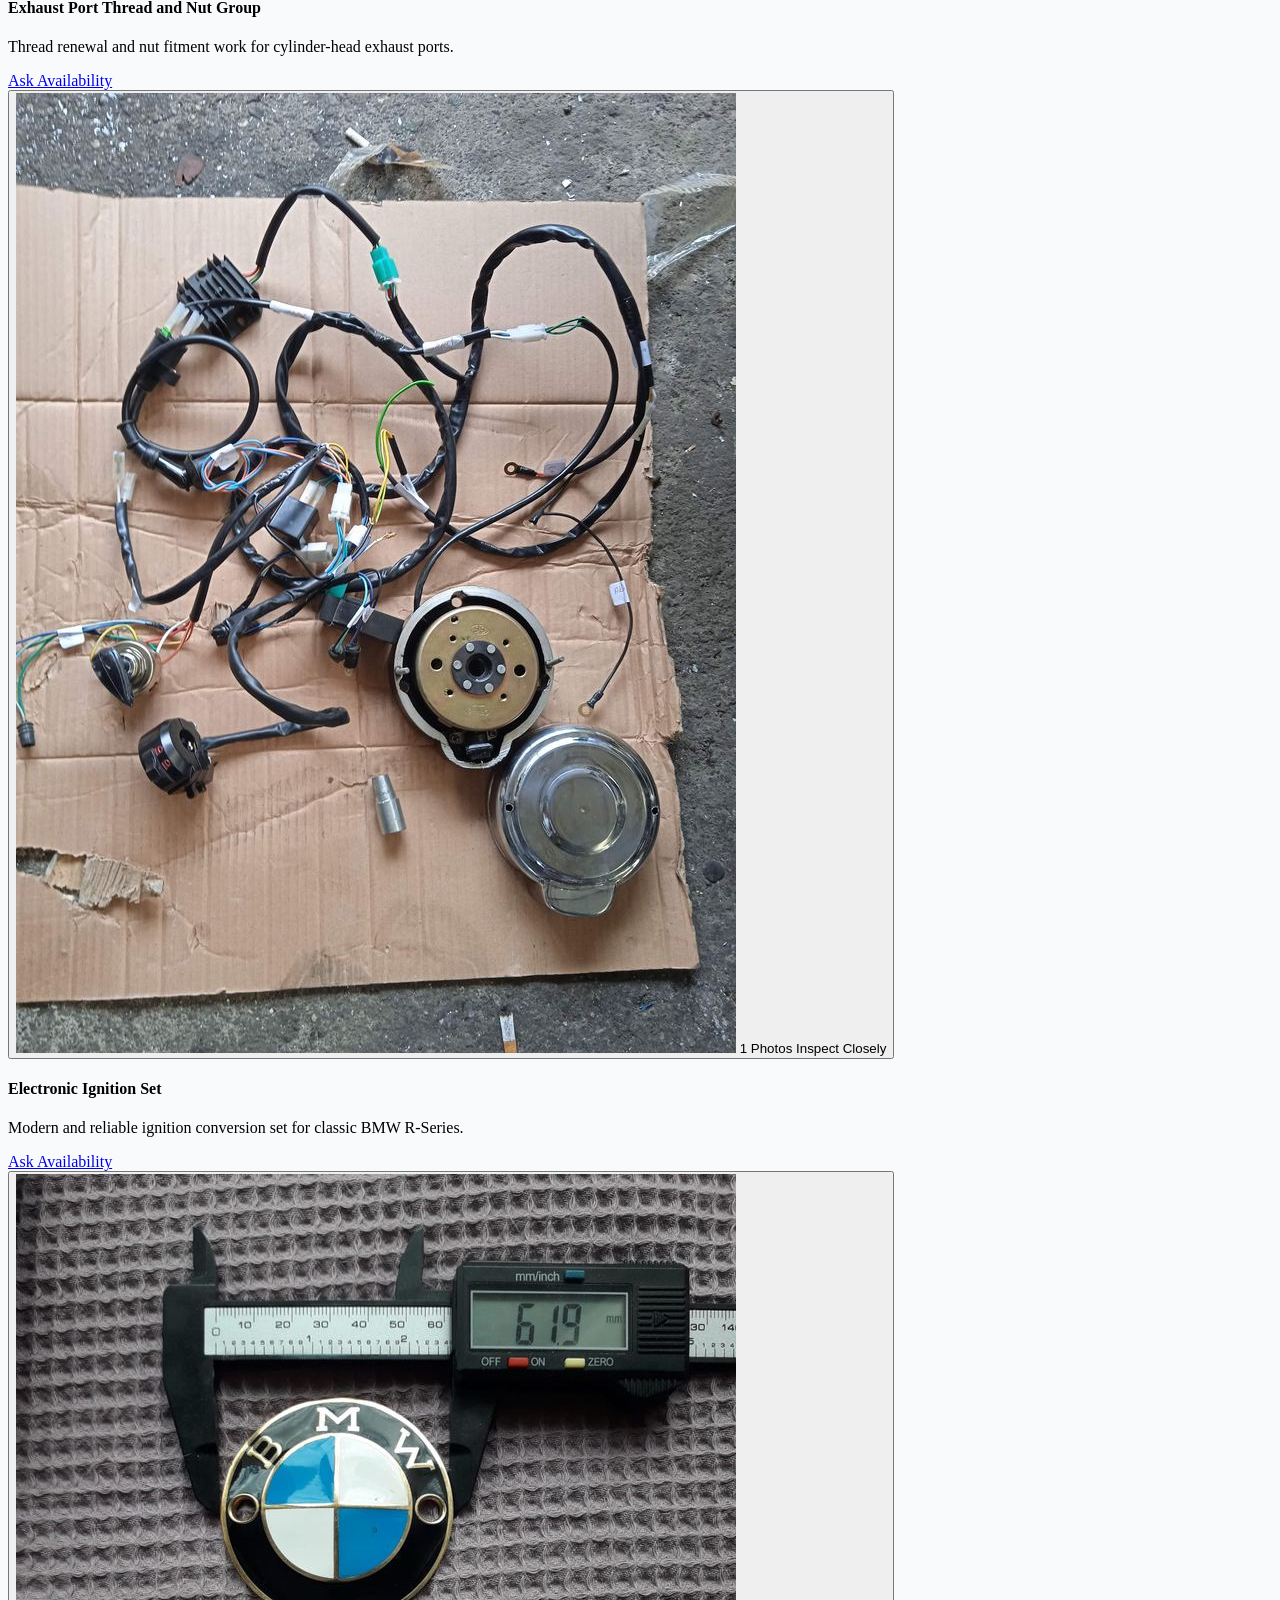
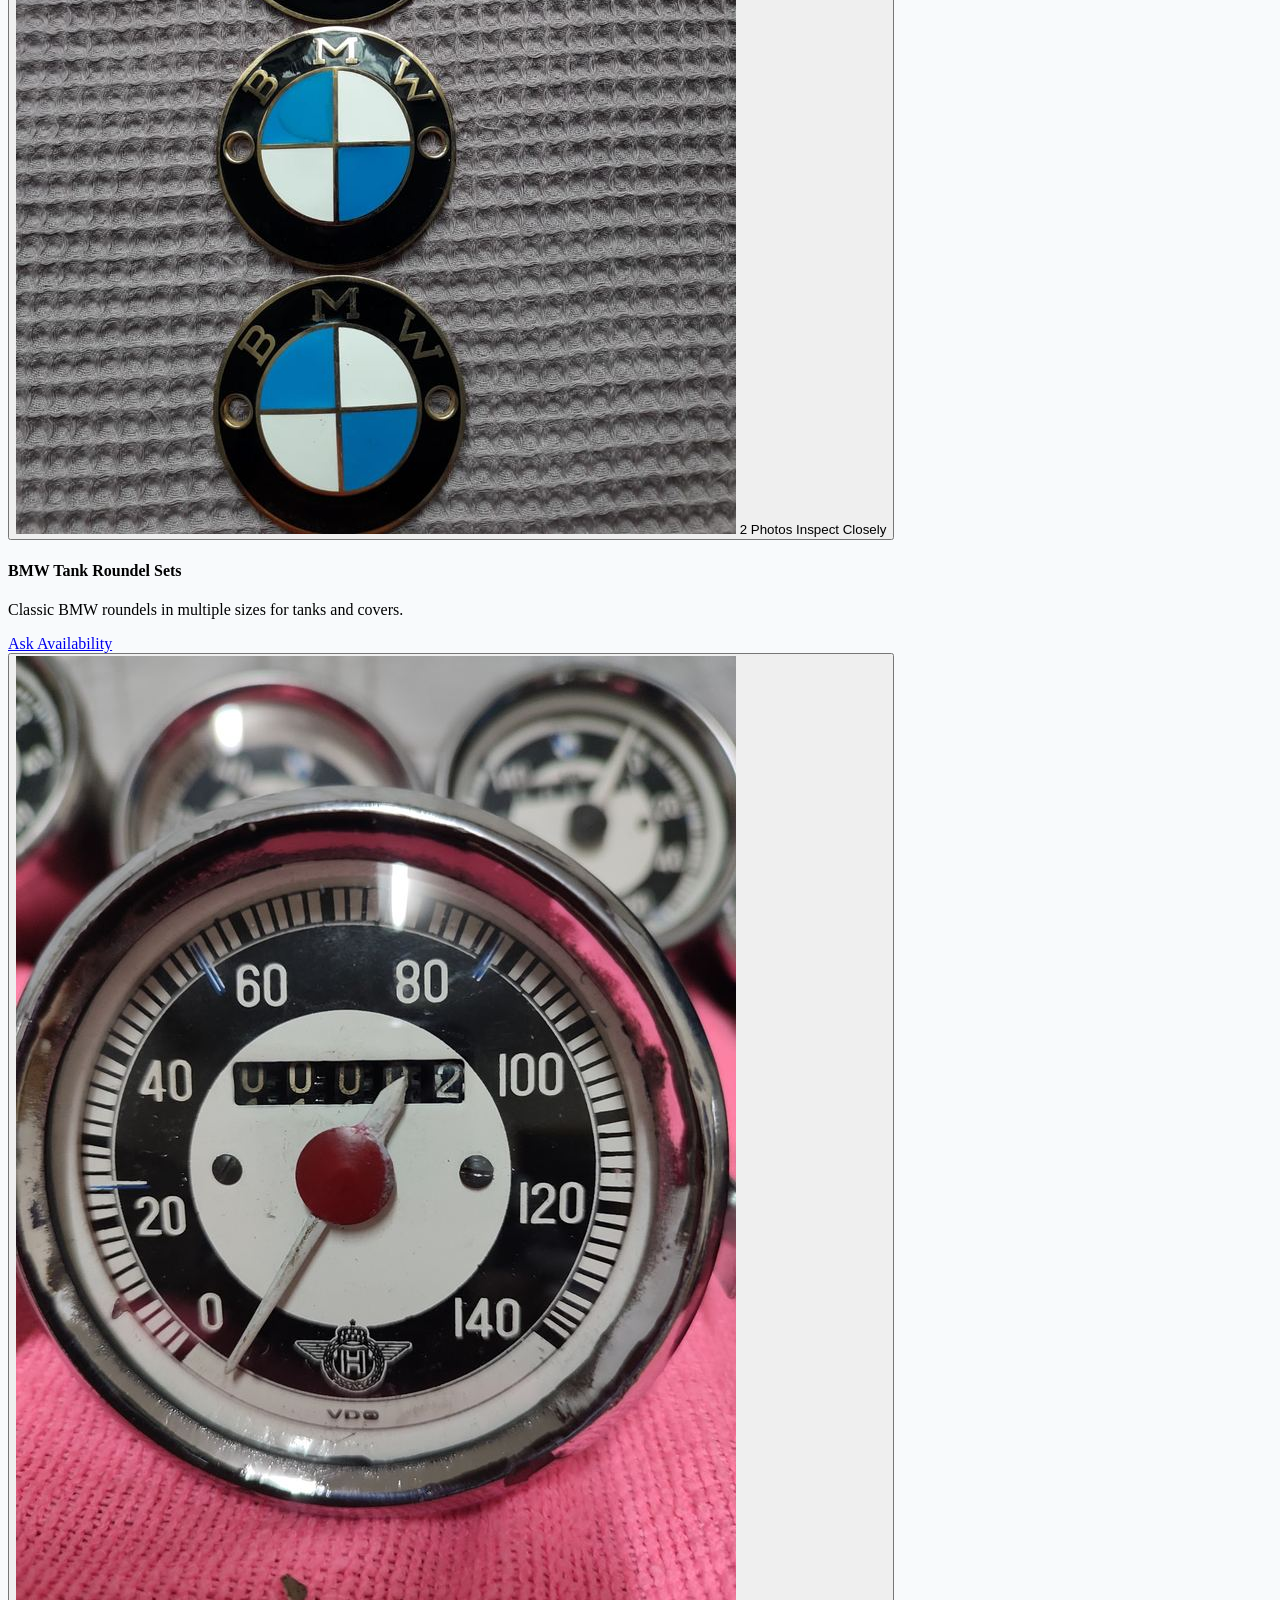
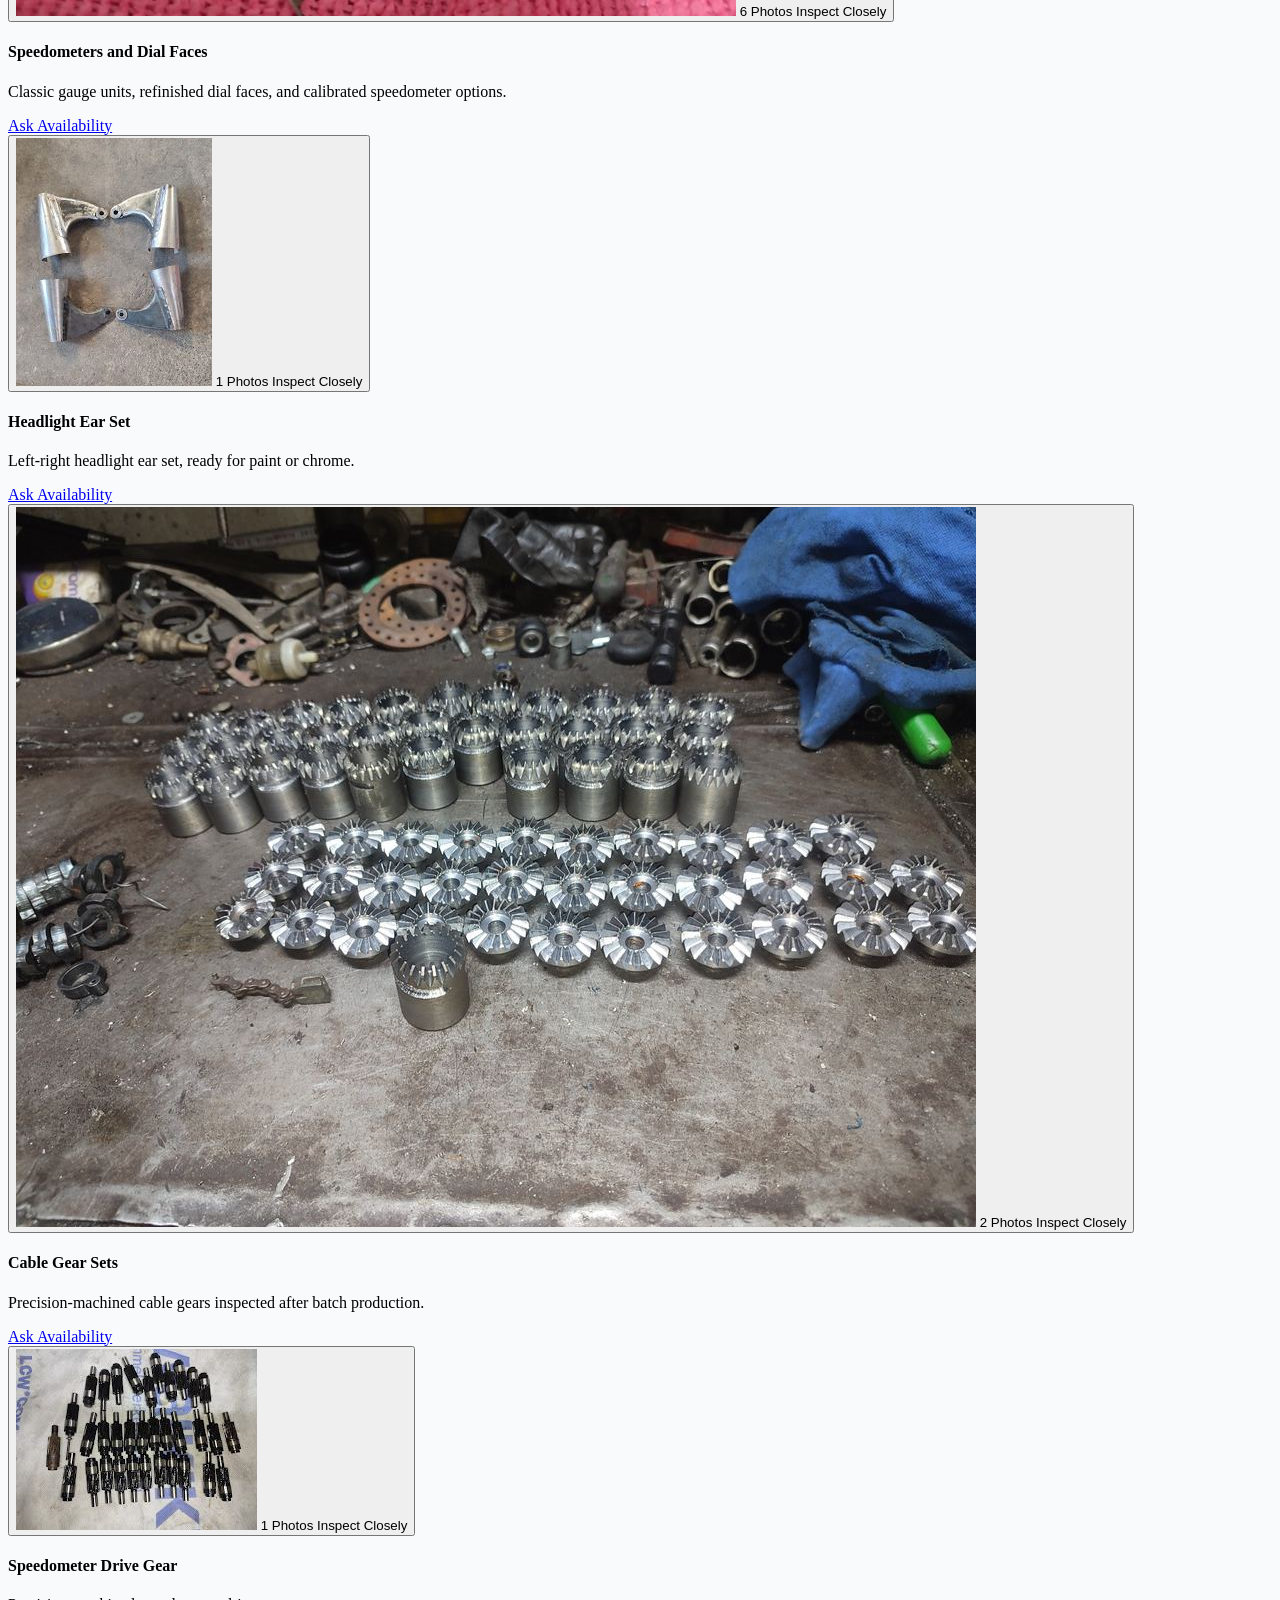
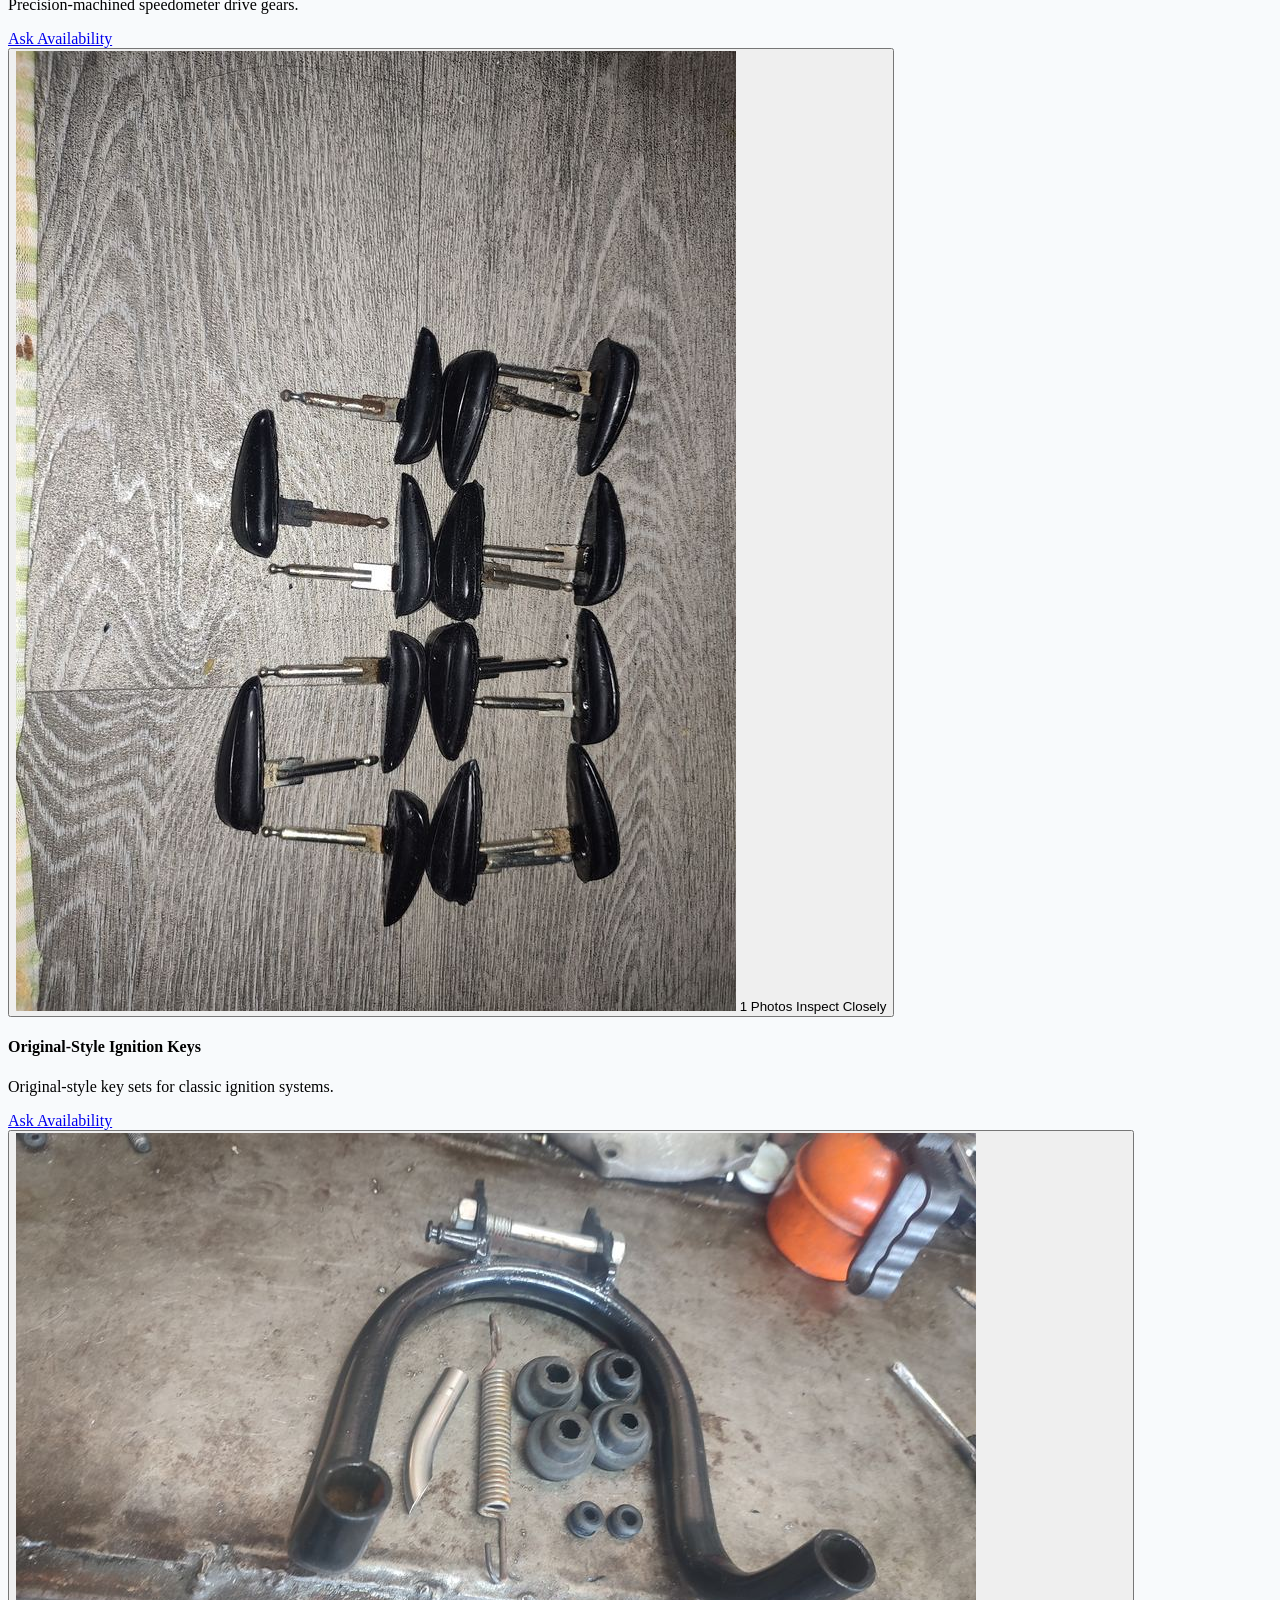
==== commit 56de626e: "Add files via upload lik changes on mobil" ====
--- a/index-en.html
+++ b/index-en.html
@@ -36,6 +36,12 @@
             -webkit-box-orient: vertical;
             overflow: hidden;
         }
+        .rest-desc {
+            display: -webkit-box;
+            -webkit-line-clamp: 2;
+            -webkit-box-orient: vertical;
+            overflow: hidden;
+        }
     </style>
 </head>
 <body class="bg-slate-50 text-slate-950 font-sans antialiased selection:bg-blue-700 selection:text-white">
@@ -63,7 +69,6 @@
             <div class="mx-auto flex max-w-7xl gap-2 px-4 py-2 text-sm font-semibold whitespace-nowrap">
                 <a href="#products" class="rounded-full bg-blue-700 px-4 py-2 text-white">Products</a>
                 <a href="#contact" class="rounded-full bg-slate-100 px-4 py-2 text-slate-700">Contact</a>
-                <a href="#completed" class="rounded-full bg-slate-100 px-4 py-2 text-slate-700">Completed</a>
                 <a href="#about" class="rounded-full bg-slate-100 px-4 py-2 text-slate-700">About</a>
             </div>
         </nav>
@@ -155,7 +160,7 @@
                 <h2 class="text-3xl font-bold tracking-tight text-slate-950 mb-4">Classic BMW Spare Parts</h2>
                 <p class="text-slate-600 max-w-2xl">Products are grouped with related photos. Click any cover image to inspect details full-screen.</p>
             </div>
-            <a href="#contact" class="inline-flex rounded-md bg-red-600 px-4 py-2.5 text-sm font-bold text-white hover:bg-red-700 transition-colors">Contact</a>
+            <a href="#contact" class="inline-flex rounded-md bg-blue-700 px-4 py-2.5 text-sm font-bold text-white hover:bg-blue-800 transition-colors">Contact</a>
         </div>
 
         <div class="grid grid-cols-2 sm:grid-cols-2 lg:grid-cols-3 xl:grid-cols-4 gap-3 sm:gap-6">
@@ -458,7 +463,7 @@
             <p class="text-slate-600 max-w-xl">Selected completed motorcycles from the atelier.</p>
         </div>
 
-        <div class="grid grid-cols-1 md:grid-cols-3 gap-8">
+        <div class="grid grid-cols-2 md:grid-cols-3 gap-3 sm:gap-8">
             <article class="bg-white border border-slate-200 rounded-lg overflow-hidden flex flex-col group shadow-sm">
                 <div class="aspect-video w-full bg-slate-100 relative overflow-hidden">
                     <button type="button" class="group/image aspect-video w-full bg-slate-100 rounded-none mb-0 relative overflow-hidden cursor-zoom-in border border-slate-200" data-gallery="20200114-140150.jpg|received-1297363674120186.jpeg" data-preview-gallery="previews/20200114-140150.jpg|previews/received-1297363674120186.jpg" data-title="BMW R50/2 with Sidecar" aria-label="Inspect Closely">
@@ -467,13 +472,13 @@
                         <span class="absolute inset-x-0 bottom-0 bg-gradient-to-t from-blue-950/85 to-transparent px-3 pb-3 pt-10 text-left text-xs font-semibold text-white opacity-0 group-hover/image:opacity-100 transition-opacity">Inspect Closely</span>
                     </button>
                 </div>
-                <div class="p-6 flex-1 flex flex-col justify-between">
+                <div class="p-3 sm:p-6 flex-1 flex flex-col justify-between">
                     <div>
-                        <span class="text-xs font-mono font-bold text-blue-700">1962</span>
-                        <h3 class="text-xl font-bold text-slate-950 mt-2 mb-3">BMW R50/2 with Sidecar</h3>
-                        <p class="text-sm text-slate-600 leading-relaxed mb-4">A classic sidecar BMW project completed with red paint and chrome details.</p>
+                        <span class="text-[10px] sm:text-xs font-mono font-bold text-blue-700">1962</span>
+                        <h3 class="text-sm sm:text-xl font-bold text-slate-950 mt-1 sm:mt-2 mb-2 sm:mb-3 leading-snug">BMW R50/2 with Sidecar</h3>
+                        <p class="rest-desc text-xs sm:text-sm text-slate-600 leading-relaxed mb-3 sm:mb-4">A classic sidecar BMW project completed with red paint and chrome details.</p>
                     </div>
-                    <span class="text-xs px-2 py-1 bg-emerald-50 text-emerald-700 border border-emerald-200 rounded self-start">Completed</span>
+                    <span class="text-[10px] sm:text-xs px-2 py-1 bg-emerald-50 text-emerald-700 border border-emerald-200 rounded self-start">Completed</span>
                 </div>
             </article>
 
@@ -485,13 +490,13 @@
                         <span class="absolute inset-x-0 bottom-0 bg-gradient-to-t from-blue-950/85 to-transparent px-3 pb-3 pt-10 text-left text-xs font-semibold text-white opacity-0 group-hover/image:opacity-100 transition-opacity">Inspect Closely</span>
                     </button>
                 </div>
-                <div class="p-6 flex-1 flex flex-col justify-between">
+                <div class="p-3 sm:p-6 flex-1 flex flex-col justify-between">
                     <div>
-                        <span class="text-xs font-mono font-bold text-blue-700">1967</span>
-                        <h3 class="text-xl font-bold text-slate-950 mt-2 mb-3">BMW R60/2 with Sidecar</h3>
-                        <p class="text-sm text-slate-600 leading-relaxed mb-4">White/cream sidecar project receiving final pre-delivery checks.</p>
+                        <span class="text-[10px] sm:text-xs font-mono font-bold text-blue-700">1967</span>
+                        <h3 class="text-sm sm:text-xl font-bold text-slate-950 mt-1 sm:mt-2 mb-2 sm:mb-3 leading-snug">BMW R60/2 with Sidecar</h3>
+                        <p class="rest-desc text-xs sm:text-sm text-slate-600 leading-relaxed mb-3 sm:mb-4">White/cream sidecar project receiving final pre-delivery checks.</p>
                     </div>
-                    <span class="text-xs px-2 py-1 bg-emerald-50 text-emerald-700 border border-emerald-200 rounded self-start">In Collection</span>
+                    <span class="text-[10px] sm:text-xs px-2 py-1 bg-emerald-50 text-emerald-700 border border-emerald-200 rounded self-start">In Collection</span>
                 </div>
             </article>
 
@@ -503,13 +508,13 @@
                         <span class="absolute inset-x-0 bottom-0 bg-gradient-to-t from-blue-950/85 to-transparent px-3 pb-3 pt-10 text-left text-xs font-semibold text-white opacity-0 group-hover/image:opacity-100 transition-opacity">Inspect Closely</span>
                     </button>
                 </div>
-                <div class="p-6 flex-1 flex flex-col justify-between">
+                <div class="p-3 sm:p-6 flex-1 flex flex-col justify-between">
                     <div>
-                        <span class="text-xs font-mono font-bold text-blue-700">1960&#x27;lar</span>
-                        <h3 class="text-xl font-bold text-slate-950 mt-2 mb-3">Green BMW with Sidecar</h3>
-                        <p class="text-sm text-slate-600 leading-relaxed mb-4">Completed green BMW sidecar project in the atelier.</p>
+                        <span class="text-[10px] sm:text-xs font-mono font-bold text-blue-700">1960&#x27;lar</span>
+                        <h3 class="text-sm sm:text-xl font-bold text-slate-950 mt-1 sm:mt-2 mb-2 sm:mb-3 leading-snug">Green BMW with Sidecar</h3>
+                        <p class="rest-desc text-xs sm:text-sm text-slate-600 leading-relaxed mb-3 sm:mb-4">Completed green BMW sidecar project in the atelier.</p>
                     </div>
-                    <span class="text-xs px-2 py-1 bg-emerald-50 text-emerald-700 border border-emerald-200 rounded self-start">Completed</span>
+                    <span class="text-[10px] sm:text-xs px-2 py-1 bg-emerald-50 text-emerald-700 border border-emerald-200 rounded self-start">Completed</span>
                 </div>
             </article>
 
@@ -521,13 +526,13 @@
                         <span class="absolute inset-x-0 bottom-0 bg-gradient-to-t from-blue-950/85 to-transparent px-3 pb-3 pt-10 text-left text-xs font-semibold text-white opacity-0 group-hover/image:opacity-100 transition-opacity">Inspect Closely</span>
                     </button>
                 </div>
-                <div class="p-6 flex-1 flex flex-col justify-between">
+                <div class="p-3 sm:p-6 flex-1 flex flex-col justify-between">
                     <div>
-                        <span class="text-xs font-mono font-bold text-blue-700">BMW R25</span>
-                        <h3 class="text-xl font-bold text-slate-950 mt-2 mb-3">Green BMW R25</h3>
-                        <p class="text-sm text-slate-600 leading-relaxed mb-4">A classic BMW R25 completed in green with white pinstripes and renewed chrome details.</p>
+                        <span class="text-[10px] sm:text-xs font-mono font-bold text-blue-700">BMW R25</span>
+                        <h3 class="text-sm sm:text-xl font-bold text-slate-950 mt-1 sm:mt-2 mb-2 sm:mb-3 leading-snug">Green BMW R25</h3>
+                        <p class="rest-desc text-xs sm:text-sm text-slate-600 leading-relaxed mb-3 sm:mb-4">A classic BMW R25 completed in green with white pinstripes and renewed chrome details.</p>
                     </div>
-                    <span class="text-xs px-2 py-1 bg-emerald-50 text-emerald-700 border border-emerald-200 rounded self-start">Completed</span>
+                    <span class="text-[10px] sm:text-xs px-2 py-1 bg-emerald-50 text-emerald-700 border border-emerald-200 rounded self-start">Completed</span>
                 </div>
             </article>
 
@@ -539,13 +544,13 @@
                         <span class="absolute inset-x-0 bottom-0 bg-gradient-to-t from-blue-950/85 to-transparent px-3 pb-3 pt-10 text-left text-xs font-semibold text-white opacity-0 group-hover/image:opacity-100 transition-opacity">Inspect Closely</span>
                     </button>
                 </div>
-                <div class="p-6 flex-1 flex flex-col justify-between">
+                <div class="p-3 sm:p-6 flex-1 flex flex-col justify-between">
                     <div>
-                        <span class="text-xs font-mono font-bold text-blue-700">BMW R26</span>
-                        <h3 class="text-xl font-bold text-slate-950 mt-2 mb-3">Cream BMW R26</h3>
-                        <p class="text-sm text-slate-600 leading-relaxed mb-4">A BMW R26 completed in cream with black pinstripes and period-correct details.</p>
+                        <span class="text-[10px] sm:text-xs font-mono font-bold text-blue-700">BMW R26</span>
+                        <h3 class="text-sm sm:text-xl font-bold text-slate-950 mt-1 sm:mt-2 mb-2 sm:mb-3 leading-snug">Cream BMW R26</h3>
+                        <p class="rest-desc text-xs sm:text-sm text-slate-600 leading-relaxed mb-3 sm:mb-4">A BMW R26 completed in cream with black pinstripes and period-correct details.</p>
                     </div>
-                    <span class="text-xs px-2 py-1 bg-emerald-50 text-emerald-700 border border-emerald-200 rounded self-start">Completed</span>
+                    <span class="text-[10px] sm:text-xs px-2 py-1 bg-emerald-50 text-emerald-700 border border-emerald-200 rounded self-start">Completed</span>
                 </div>
             </article>
 
@@ -557,13 +562,13 @@
                         <span class="absolute inset-x-0 bottom-0 bg-gradient-to-t from-blue-950/85 to-transparent px-3 pb-3 pt-10 text-left text-xs font-semibold text-white opacity-0 group-hover/image:opacity-100 transition-opacity">Inspect Closely</span>
                     </button>
                 </div>
-                <div class="p-6 flex-1 flex flex-col justify-between">
+                <div class="p-3 sm:p-6 flex-1 flex flex-col justify-between">
                     <div>
-                        <span class="text-xs font-mono font-bold text-blue-700">BMW R26</span>
-                        <h3 class="text-xl font-bold text-slate-950 mt-2 mb-3">Black BMW R26</h3>
-                        <p class="text-sm text-slate-600 leading-relaxed mb-4">A completed BMW R26 in classic black with white pinstripes.</p>
+                        <span class="text-[10px] sm:text-xs font-mono font-bold text-blue-700">BMW R26</span>
+                        <h3 class="text-sm sm:text-xl font-bold text-slate-950 mt-1 sm:mt-2 mb-2 sm:mb-3 leading-snug">Black BMW R26</h3>
+                        <p class="rest-desc text-xs sm:text-sm text-slate-600 leading-relaxed mb-3 sm:mb-4">A completed BMW R26 in classic black with white pinstripes.</p>
                     </div>
-                    <span class="text-xs px-2 py-1 bg-emerald-50 text-emerald-700 border border-emerald-200 rounded self-start">Completed</span>
+                    <span class="text-[10px] sm:text-xs px-2 py-1 bg-emerald-50 text-emerald-700 border border-emerald-200 rounded self-start">Completed</span>
                 </div>
             </article>
 
@@ -575,13 +580,13 @@
                         <span class="absolute inset-x-0 bottom-0 bg-gradient-to-t from-blue-950/85 to-transparent px-3 pb-3 pt-10 text-left text-xs font-semibold text-white opacity-0 group-hover/image:opacity-100 transition-opacity">Inspect Closely</span>
                     </button>
                 </div>
-                <div class="p-6 flex-1 flex flex-col justify-between">
+                <div class="p-3 sm:p-6 flex-1 flex flex-col justify-between">
                     <div>
-                        <span class="text-xs font-mono font-bold text-blue-700">BMW R27</span>
-                        <h3 class="text-xl font-bold text-slate-950 mt-2 mb-3">Black BMW R27</h3>
-                        <p class="text-sm text-slate-600 leading-relaxed mb-4">A completed single-cylinder BMW R27 retaining its original classic lines.</p>
+                        <span class="text-[10px] sm:text-xs font-mono font-bold text-blue-700">BMW R27</span>
+                        <h3 class="text-sm sm:text-xl font-bold text-slate-950 mt-1 sm:mt-2 mb-2 sm:mb-3 leading-snug">Black BMW R27</h3>
+                        <p class="rest-desc text-xs sm:text-sm text-slate-600 leading-relaxed mb-3 sm:mb-4">A completed single-cylinder BMW R27 retaining its original classic lines.</p>
                     </div>
-                    <span class="text-xs px-2 py-1 bg-emerald-50 text-emerald-700 border border-emerald-200 rounded self-start">Completed</span>
+                    <span class="text-[10px] sm:text-xs px-2 py-1 bg-emerald-50 text-emerald-700 border border-emerald-200 rounded self-start">Completed</span>
                 </div>
             </article>
 
@@ -593,13 +598,13 @@
                         <span class="absolute inset-x-0 bottom-0 bg-gradient-to-t from-blue-950/85 to-transparent px-3 pb-3 pt-10 text-left text-xs font-semibold text-white opacity-0 group-hover/image:opacity-100 transition-opacity">Inspect Closely</span>
                     </button>
                 </div>
-                <div class="p-6 flex-1 flex flex-col justify-between">
+                <div class="p-3 sm:p-6 flex-1 flex flex-col justify-between">
                     <div>
-                        <span class="text-xs font-mono font-bold text-blue-700">BMW R51/3</span>
-                        <h3 class="text-xl font-bold text-slate-950 mt-2 mb-3">Black BMW R51/3</h3>
-                        <p class="text-sm text-slate-600 leading-relaxed mb-4">A BMW R51/3 completed with classic black bodywork and white pinstripe details.</p>
+                        <span class="text-[10px] sm:text-xs font-mono font-bold text-blue-700">BMW R51/3</span>
+                        <h3 class="text-sm sm:text-xl font-bold text-slate-950 mt-1 sm:mt-2 mb-2 sm:mb-3 leading-snug">Black BMW R51/3</h3>
+                        <p class="rest-desc text-xs sm:text-sm text-slate-600 leading-relaxed mb-3 sm:mb-4">A BMW R51/3 completed with classic black bodywork and white pinstripe details.</p>
                     </div>
-                    <span class="text-xs px-2 py-1 bg-emerald-50 text-emerald-700 border border-emerald-200 rounded self-start">Completed</span>
+                    <span class="text-[10px] sm:text-xs px-2 py-1 bg-emerald-50 text-emerald-700 border border-emerald-200 rounded self-start">Completed</span>
                 </div>
             </article>
 
@@ -611,13 +616,13 @@
                         <span class="absolute inset-x-0 bottom-0 bg-gradient-to-t from-blue-950/85 to-transparent px-3 pb-3 pt-10 text-left text-xs font-semibold text-white opacity-0 group-hover/image:opacity-100 transition-opacity">Inspect Closely</span>
                     </button>
                 </div>
-                <div class="p-6 flex-1 flex flex-col justify-between">
+                <div class="p-3 sm:p-6 flex-1 flex flex-col justify-between">
                     <div>
-                        <span class="text-xs font-mono font-bold text-blue-700">1956</span>
-                        <h3 class="text-xl font-bold text-slate-950 mt-2 mb-3">1956 BMW R26 with Sidecar</h3>
-                        <p class="text-sm text-slate-600 leading-relaxed mb-4">A completed BMW R26 project with black paint, red upholstery, and a Steib sidecar.</p>
+                        <span class="text-[10px] sm:text-xs font-mono font-bold text-blue-700">1956</span>
+                        <h3 class="text-sm sm:text-xl font-bold text-slate-950 mt-1 sm:mt-2 mb-2 sm:mb-3 leading-snug">1956 BMW R26 with Sidecar</h3>
+                        <p class="rest-desc text-xs sm:text-sm text-slate-600 leading-relaxed mb-3 sm:mb-4">A completed BMW R26 project with black paint, red upholstery, and a Steib sidecar.</p>
                     </div>
-                    <span class="text-xs px-2 py-1 bg-emerald-50 text-emerald-700 border border-emerald-200 rounded self-start">Completed</span>
+                    <span class="text-[10px] sm:text-xs px-2 py-1 bg-emerald-50 text-emerald-700 border border-emerald-200 rounded self-start">Completed</span>
                 </div>
             </article>
         </div>
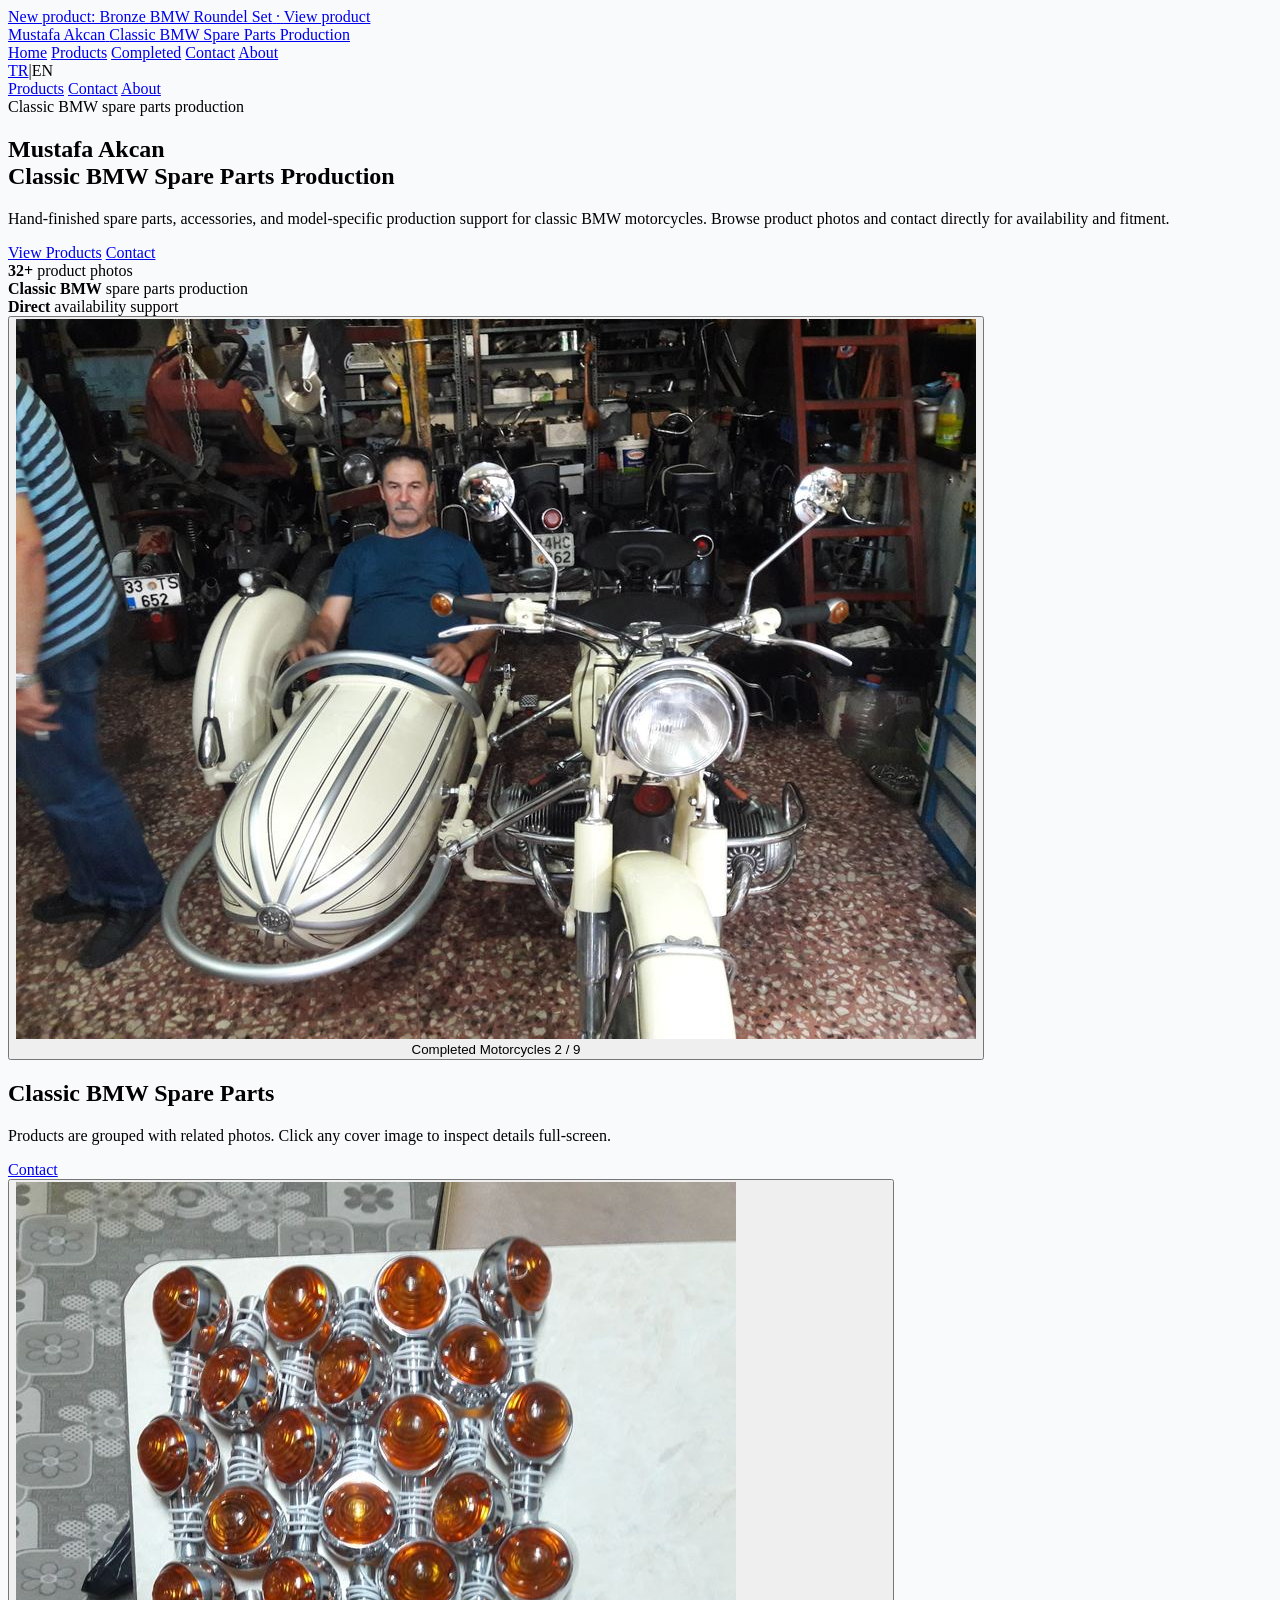
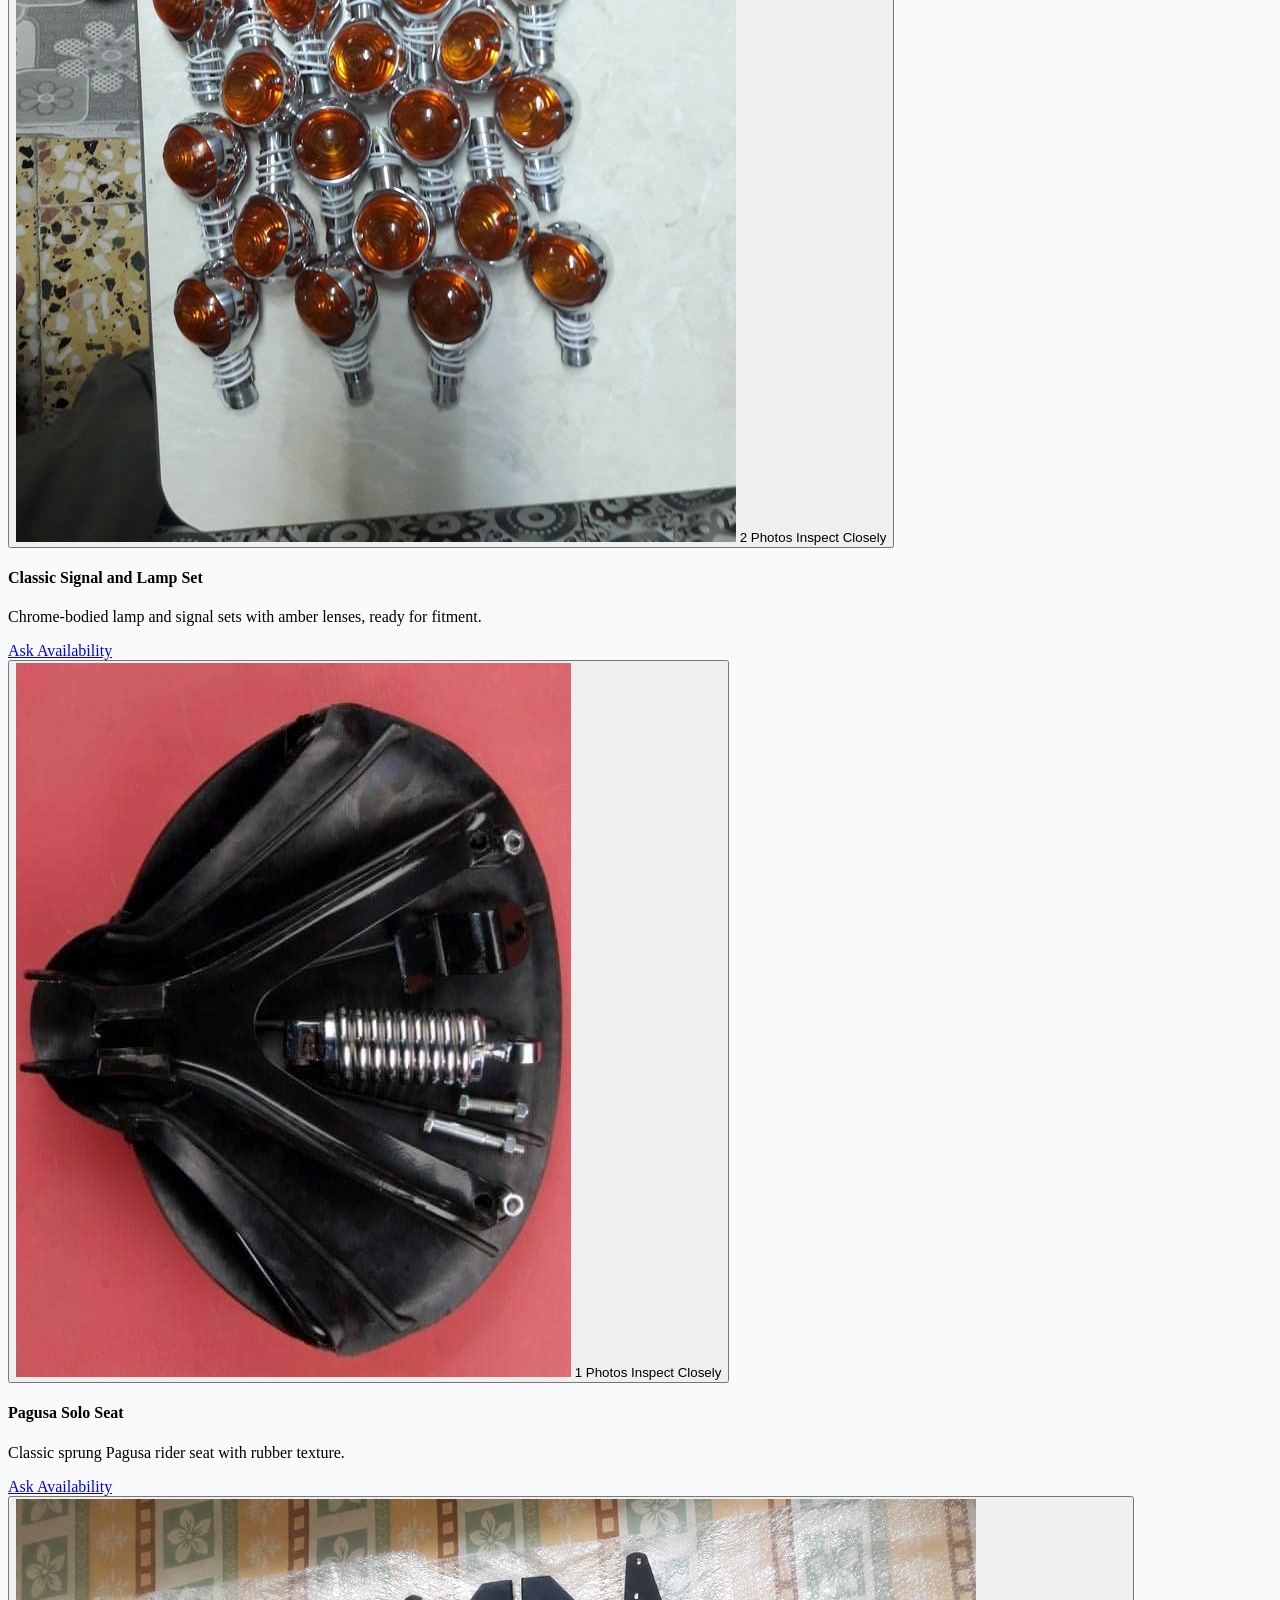
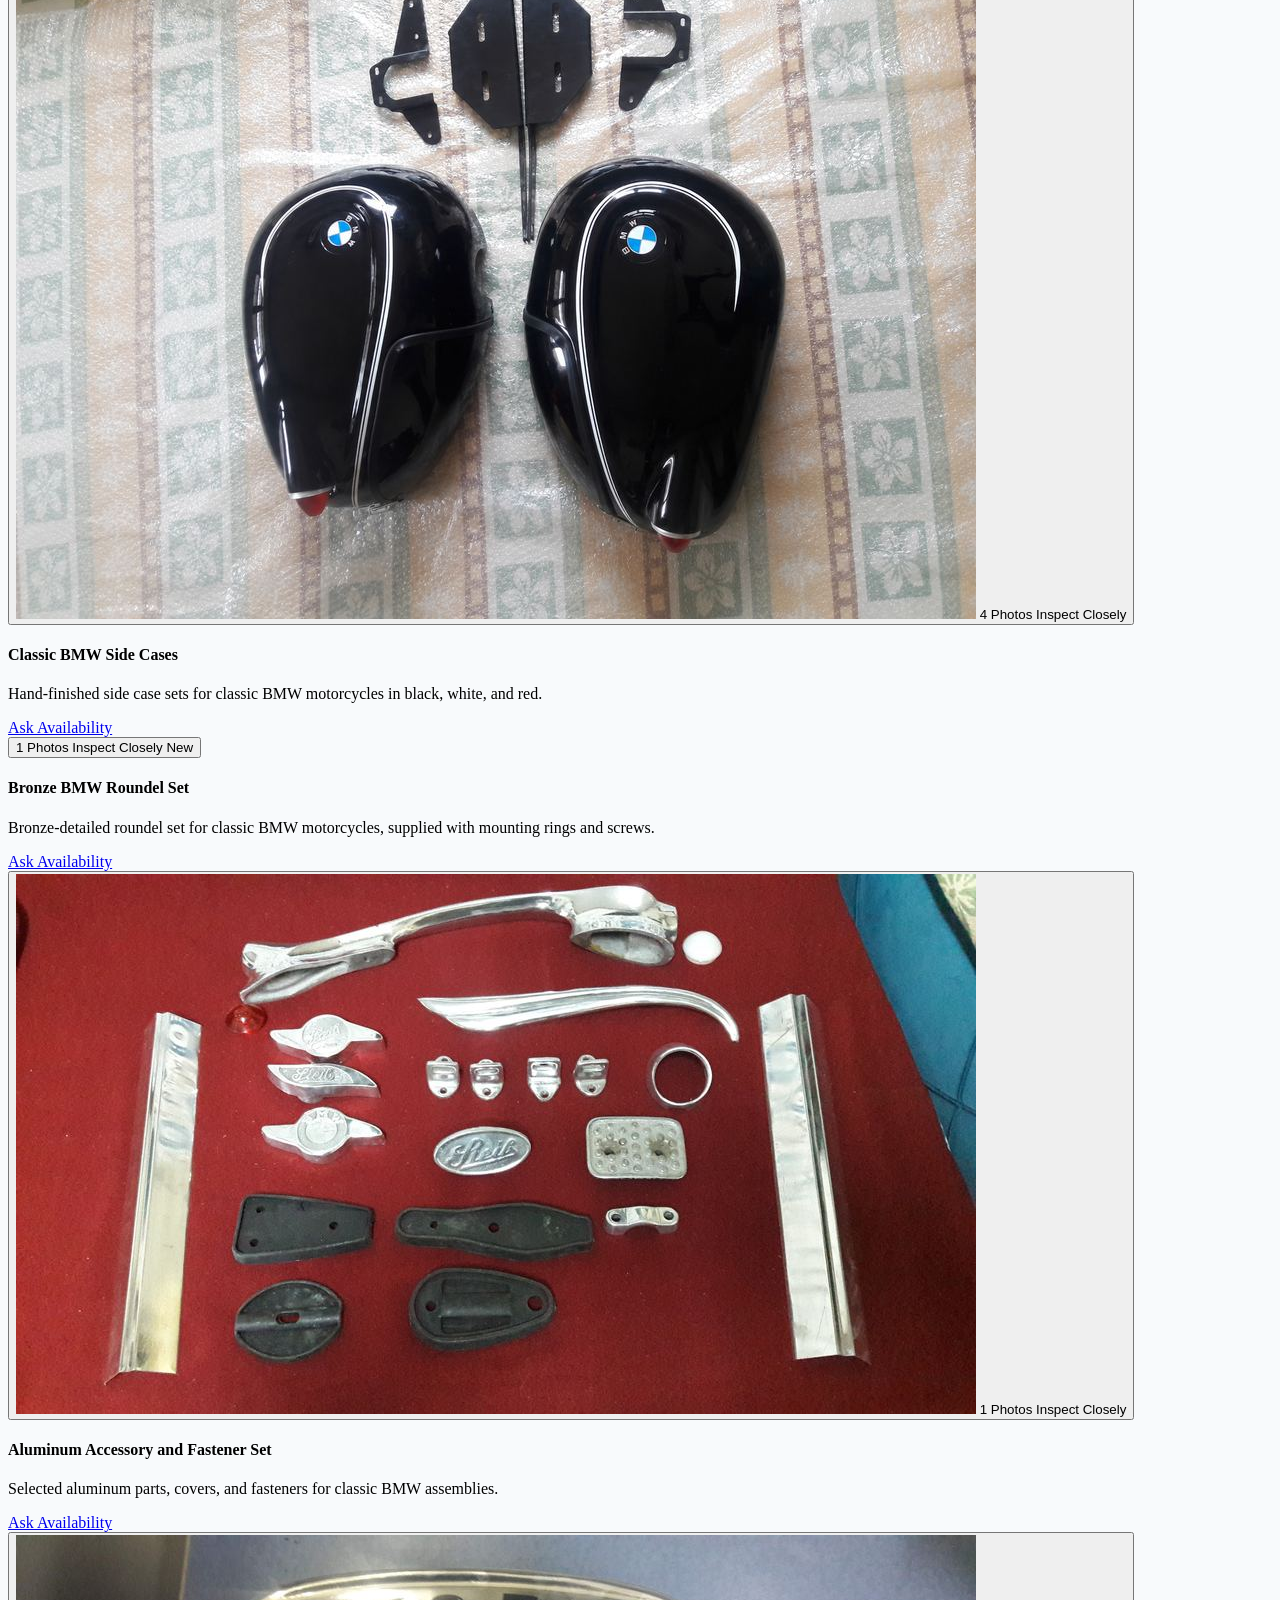
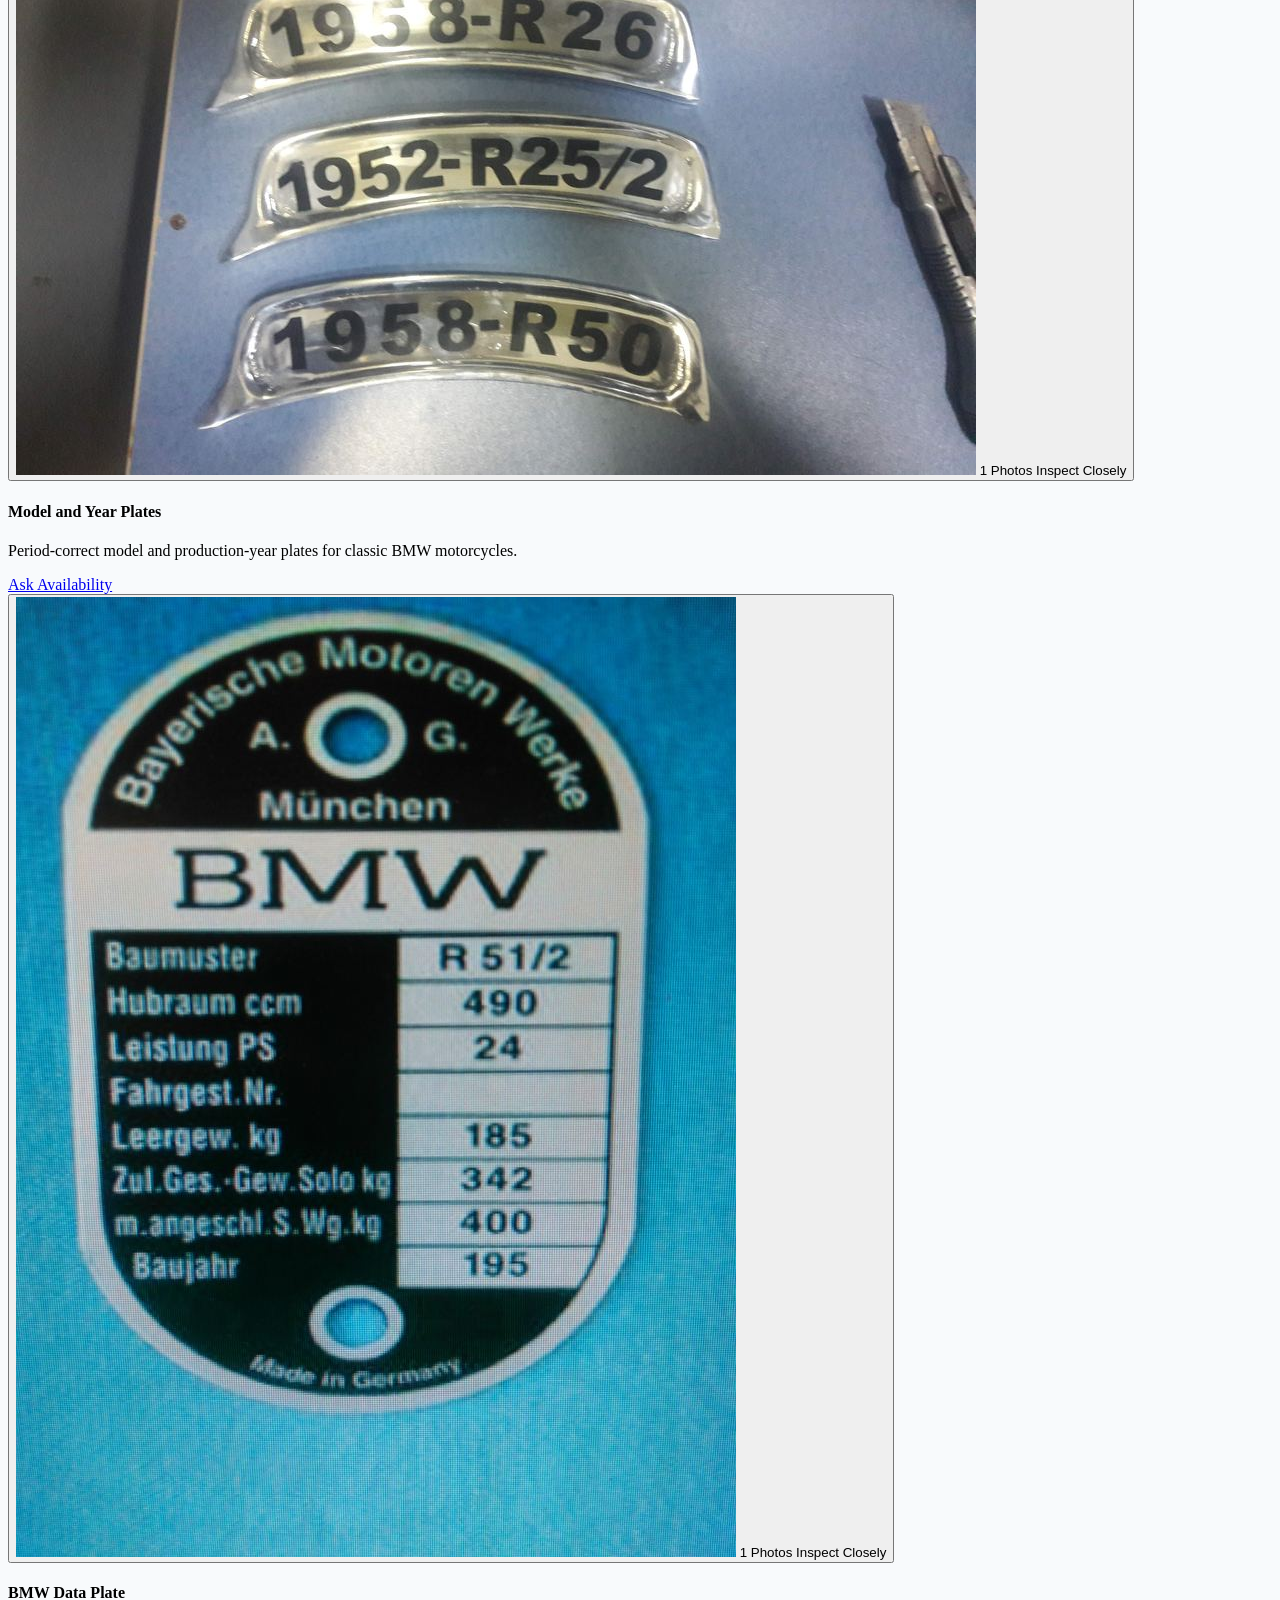
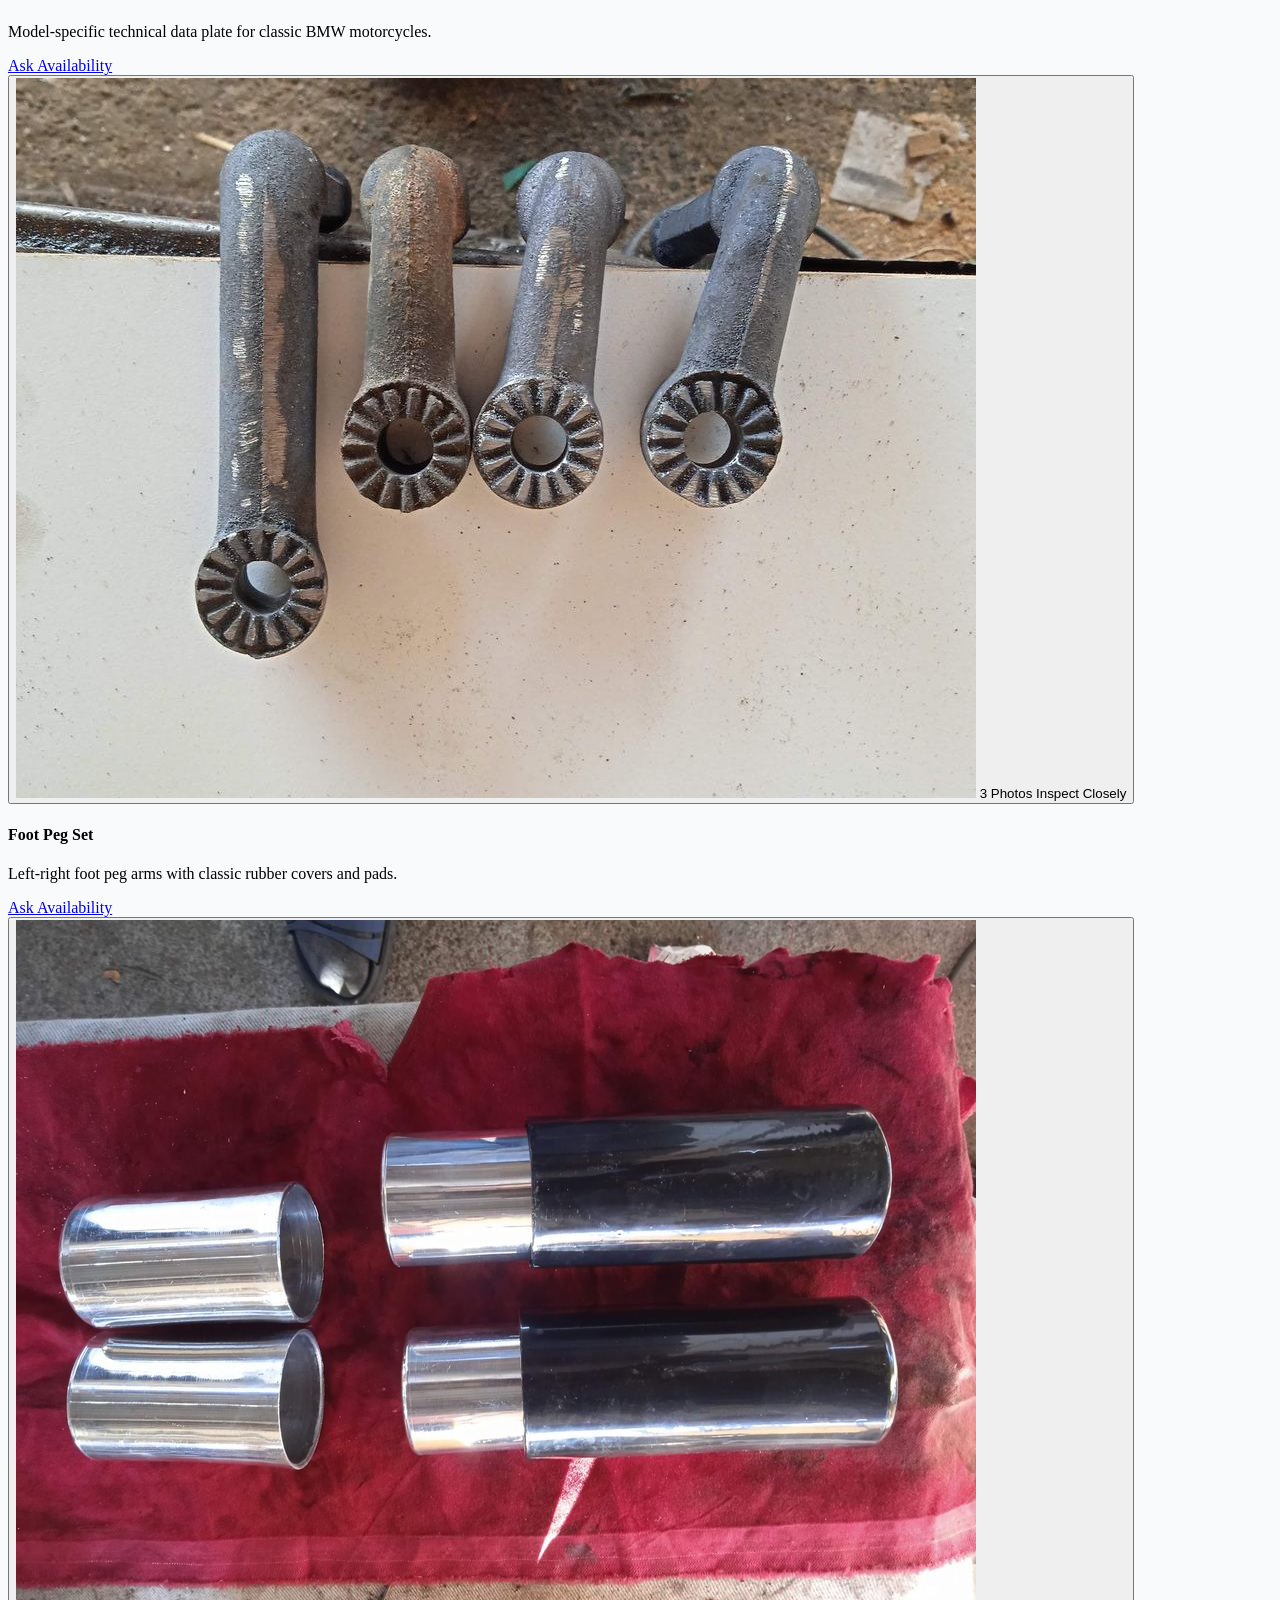
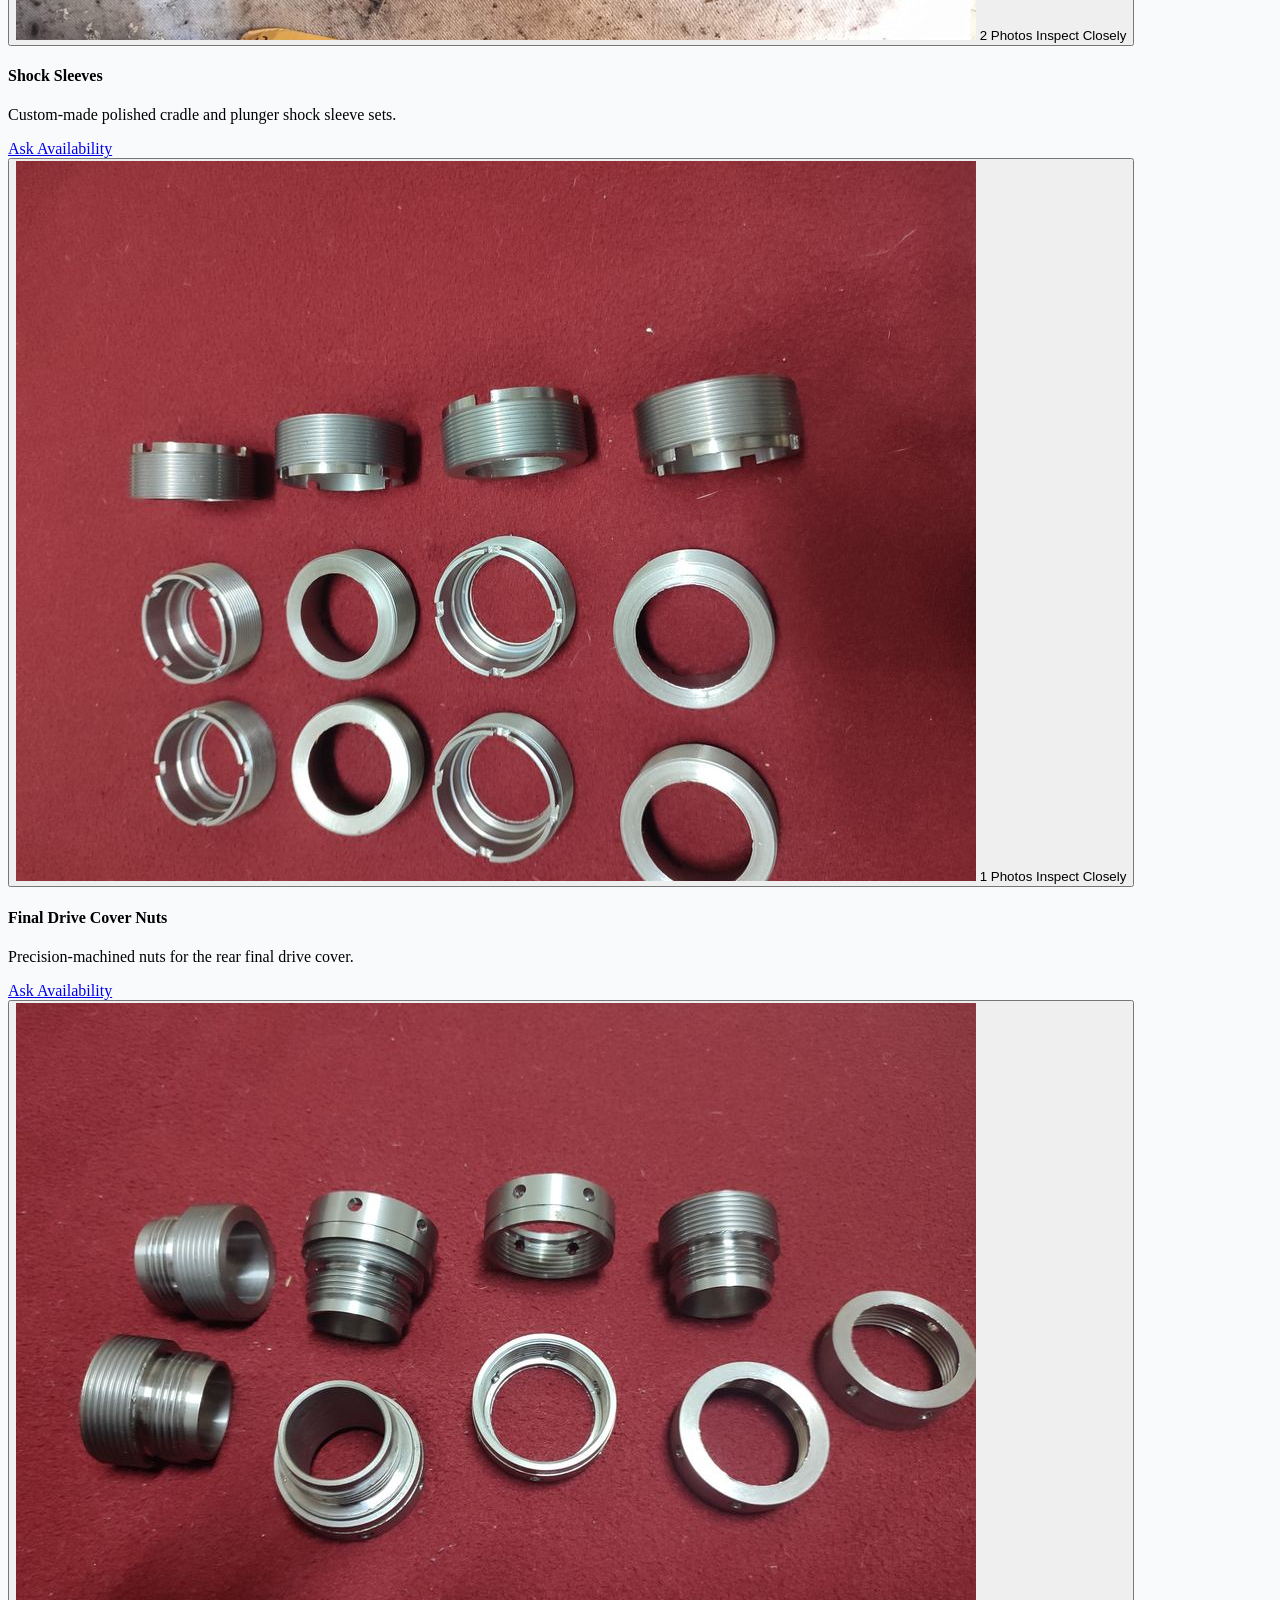
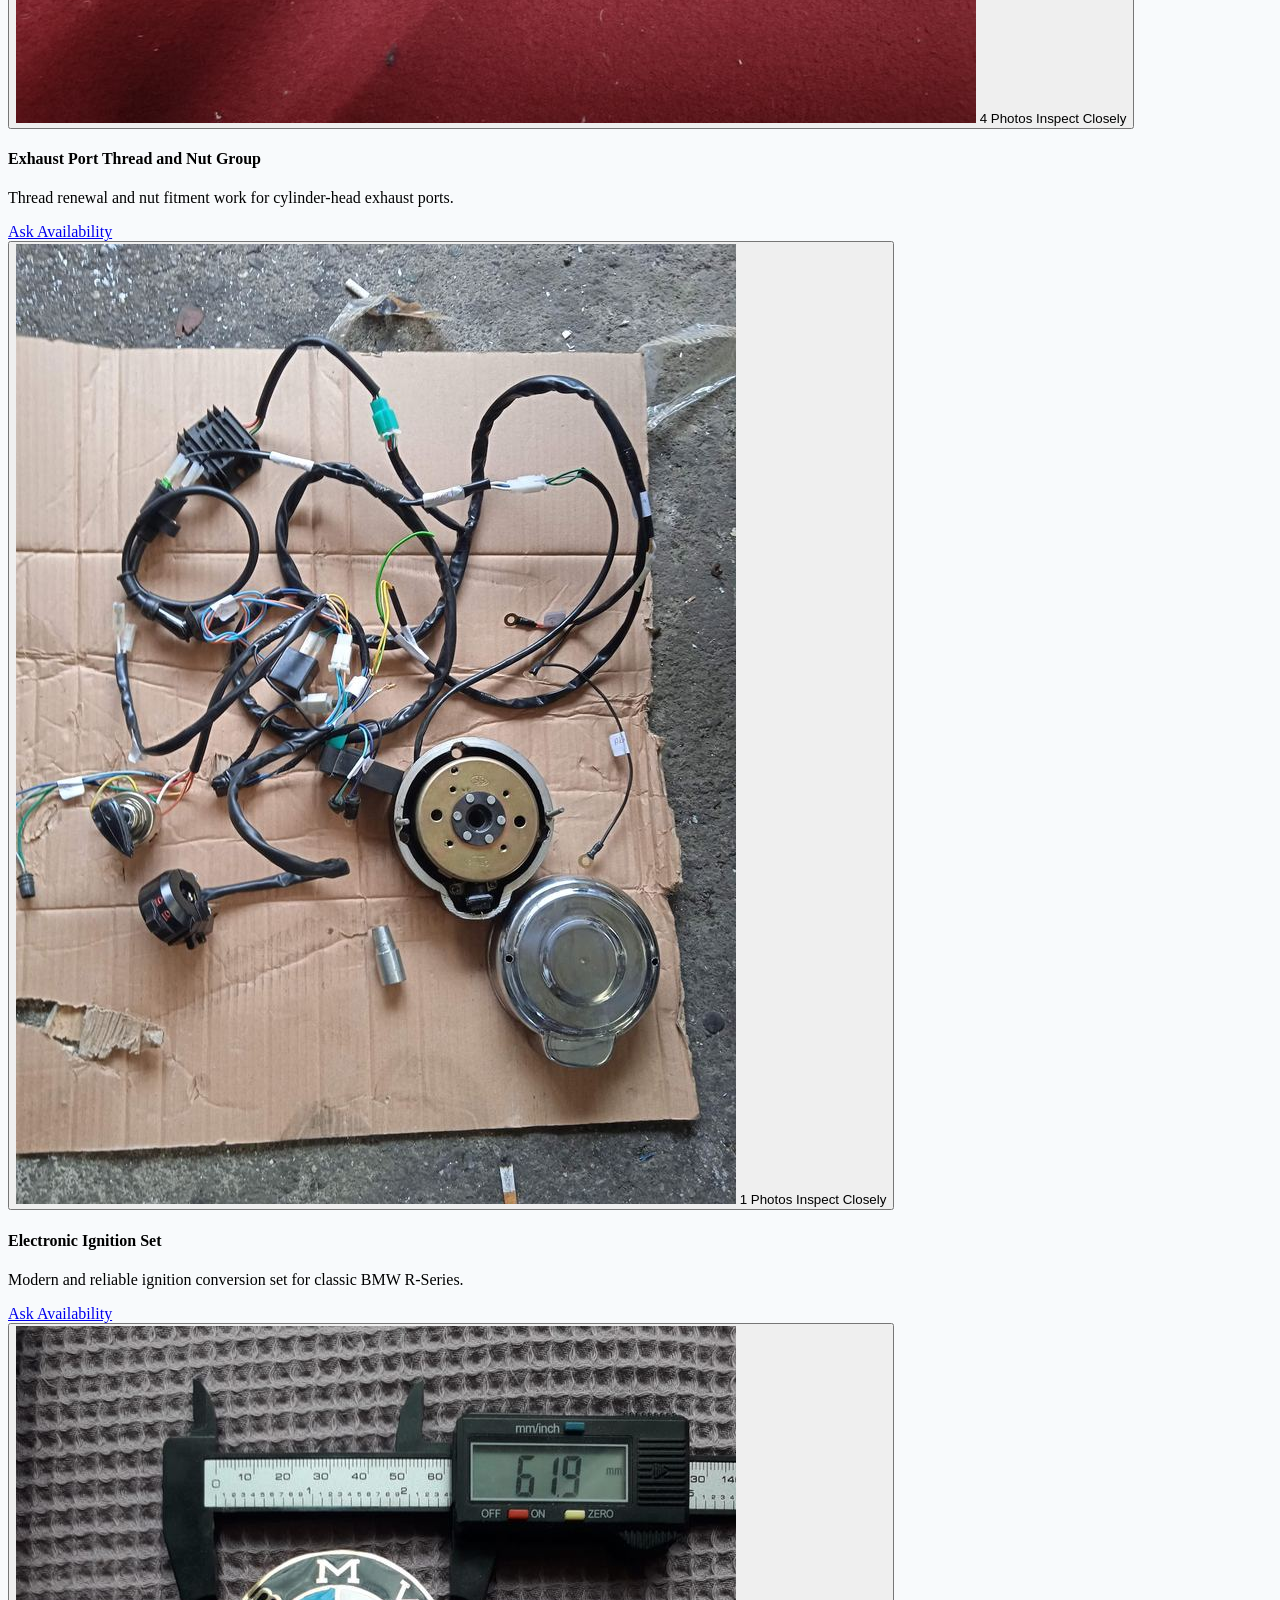
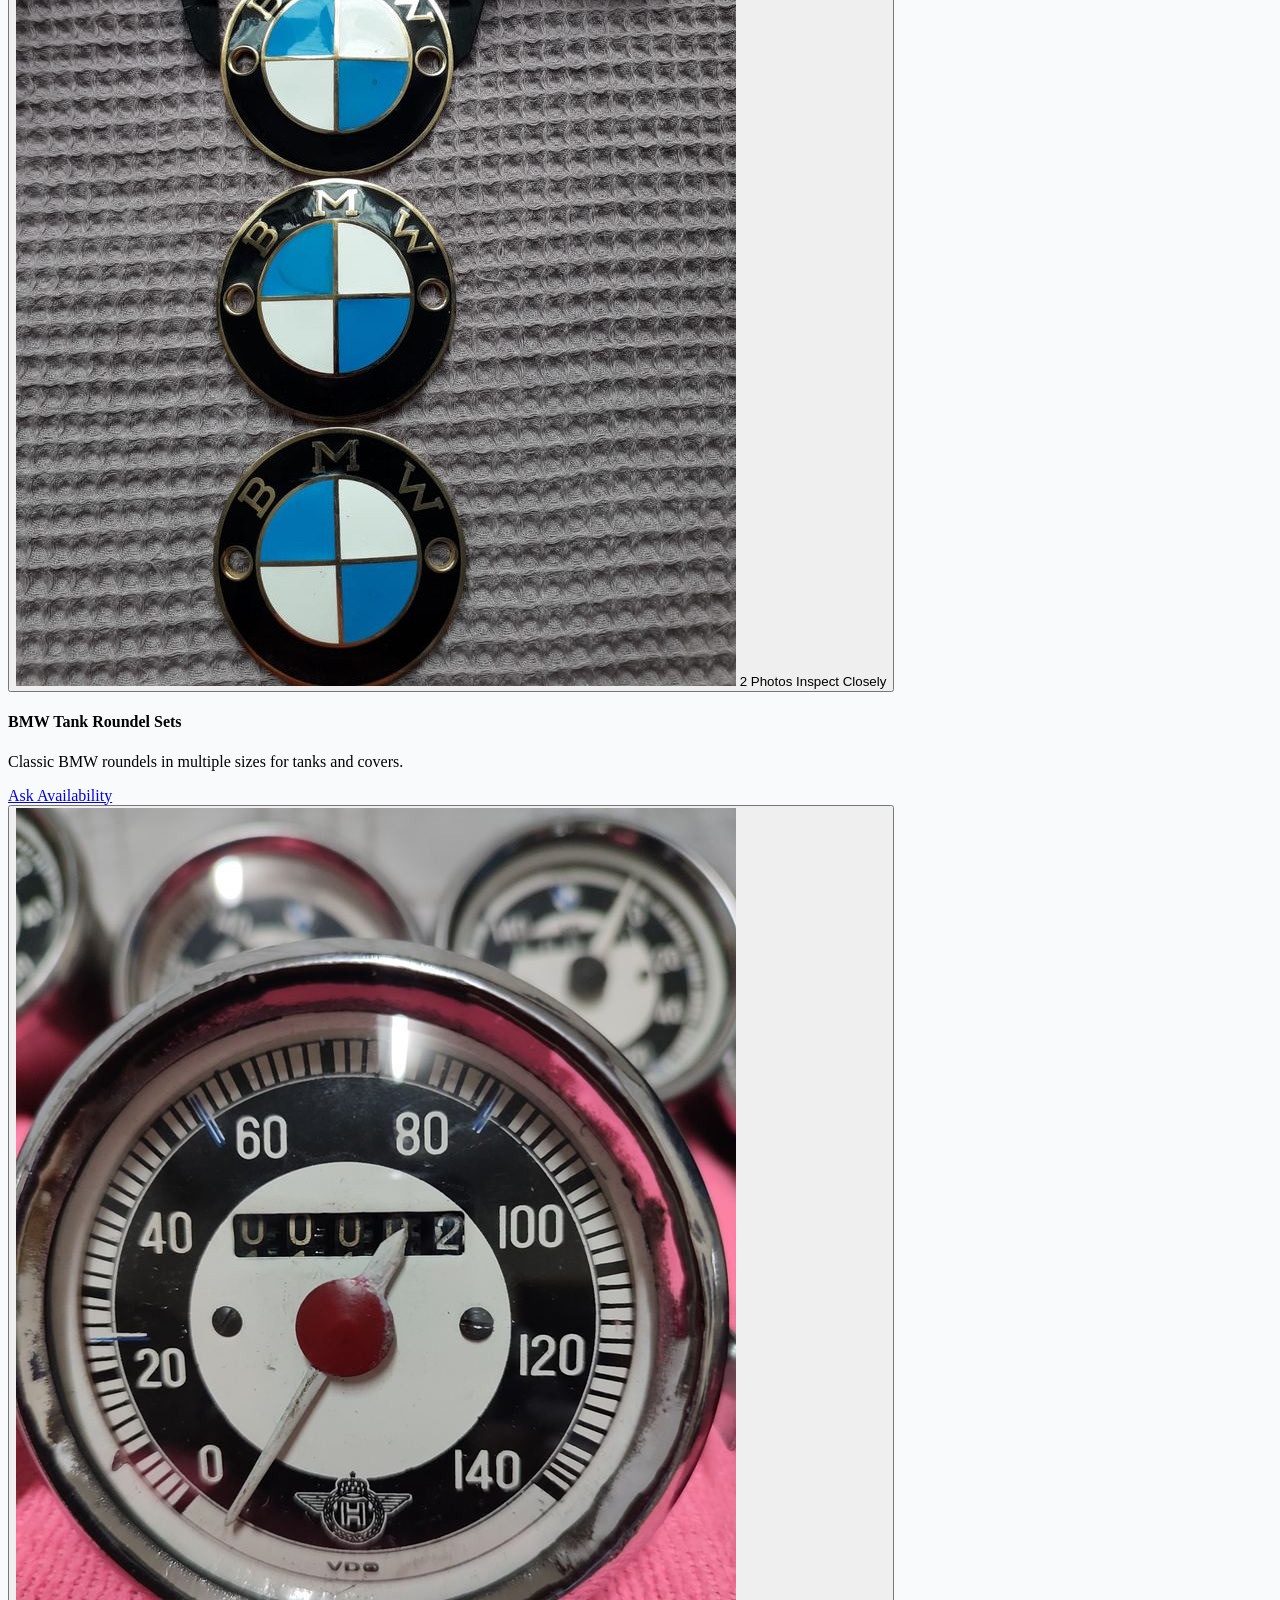
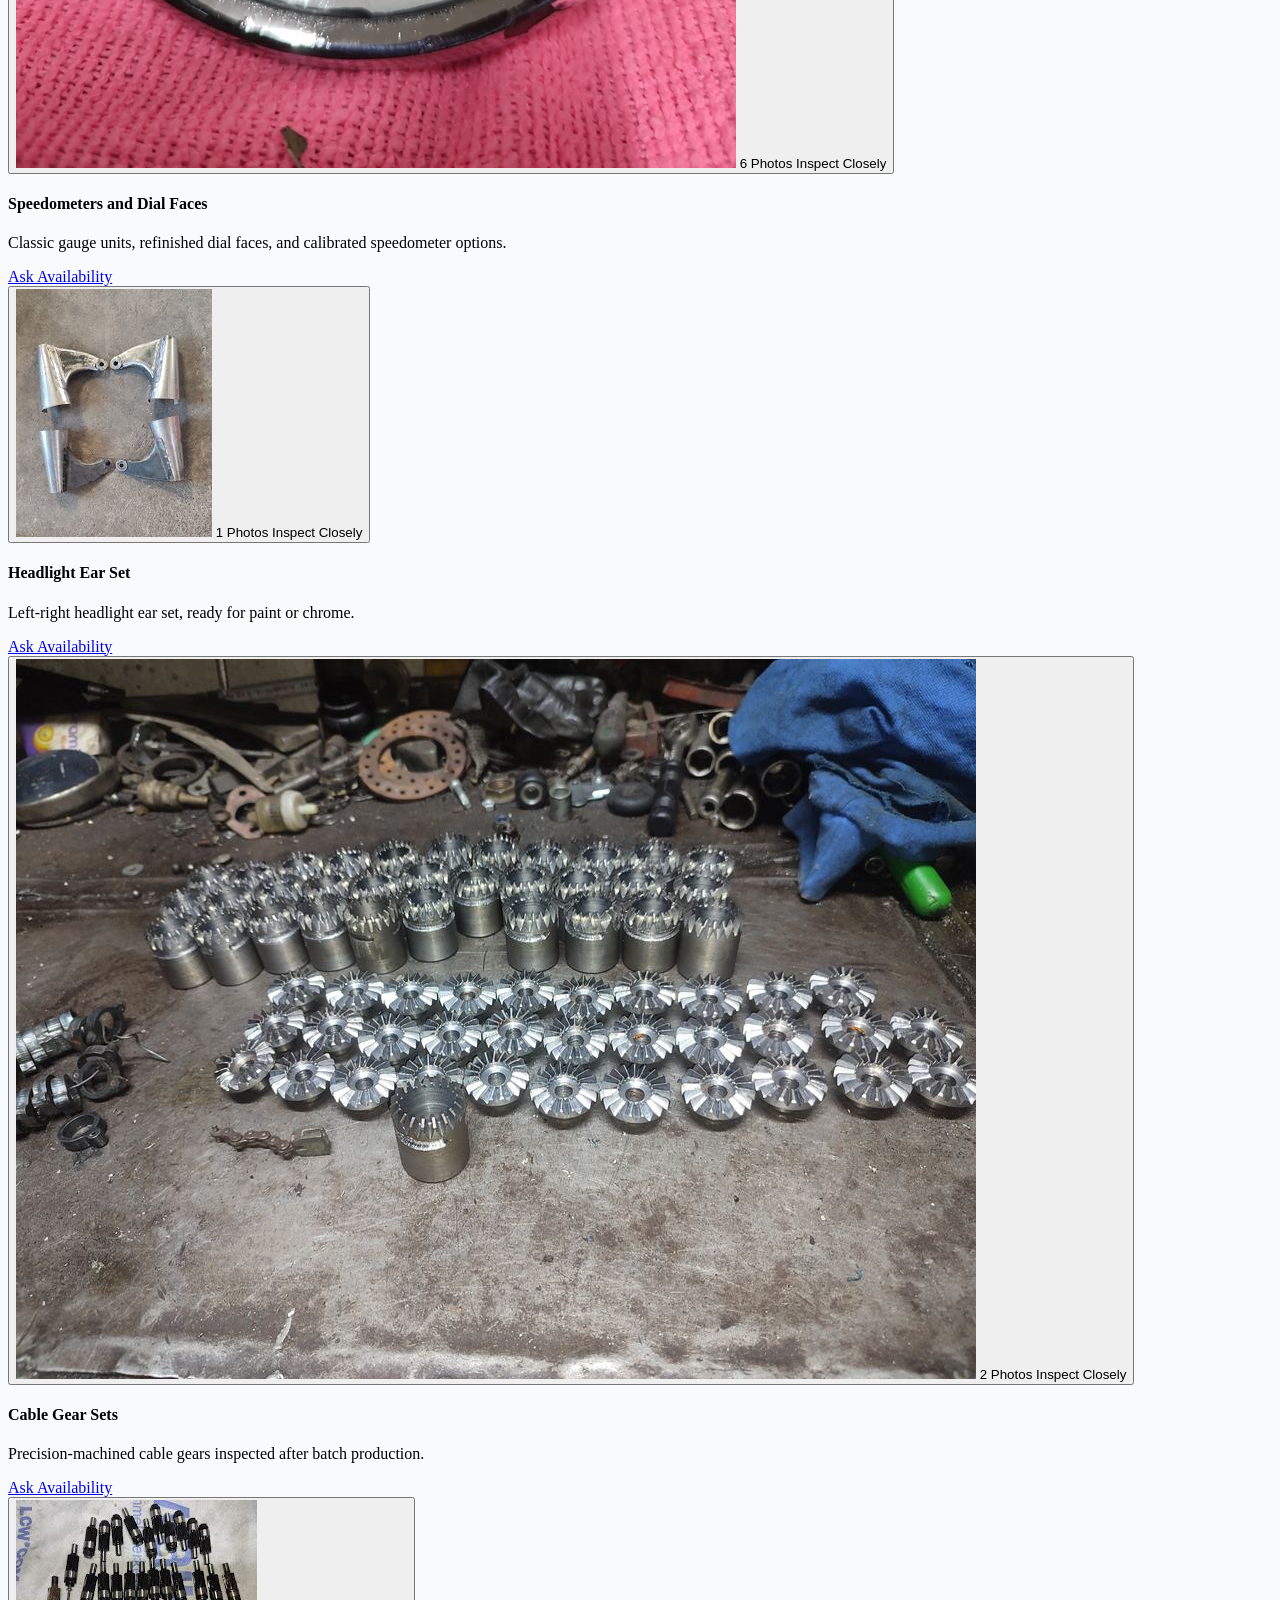
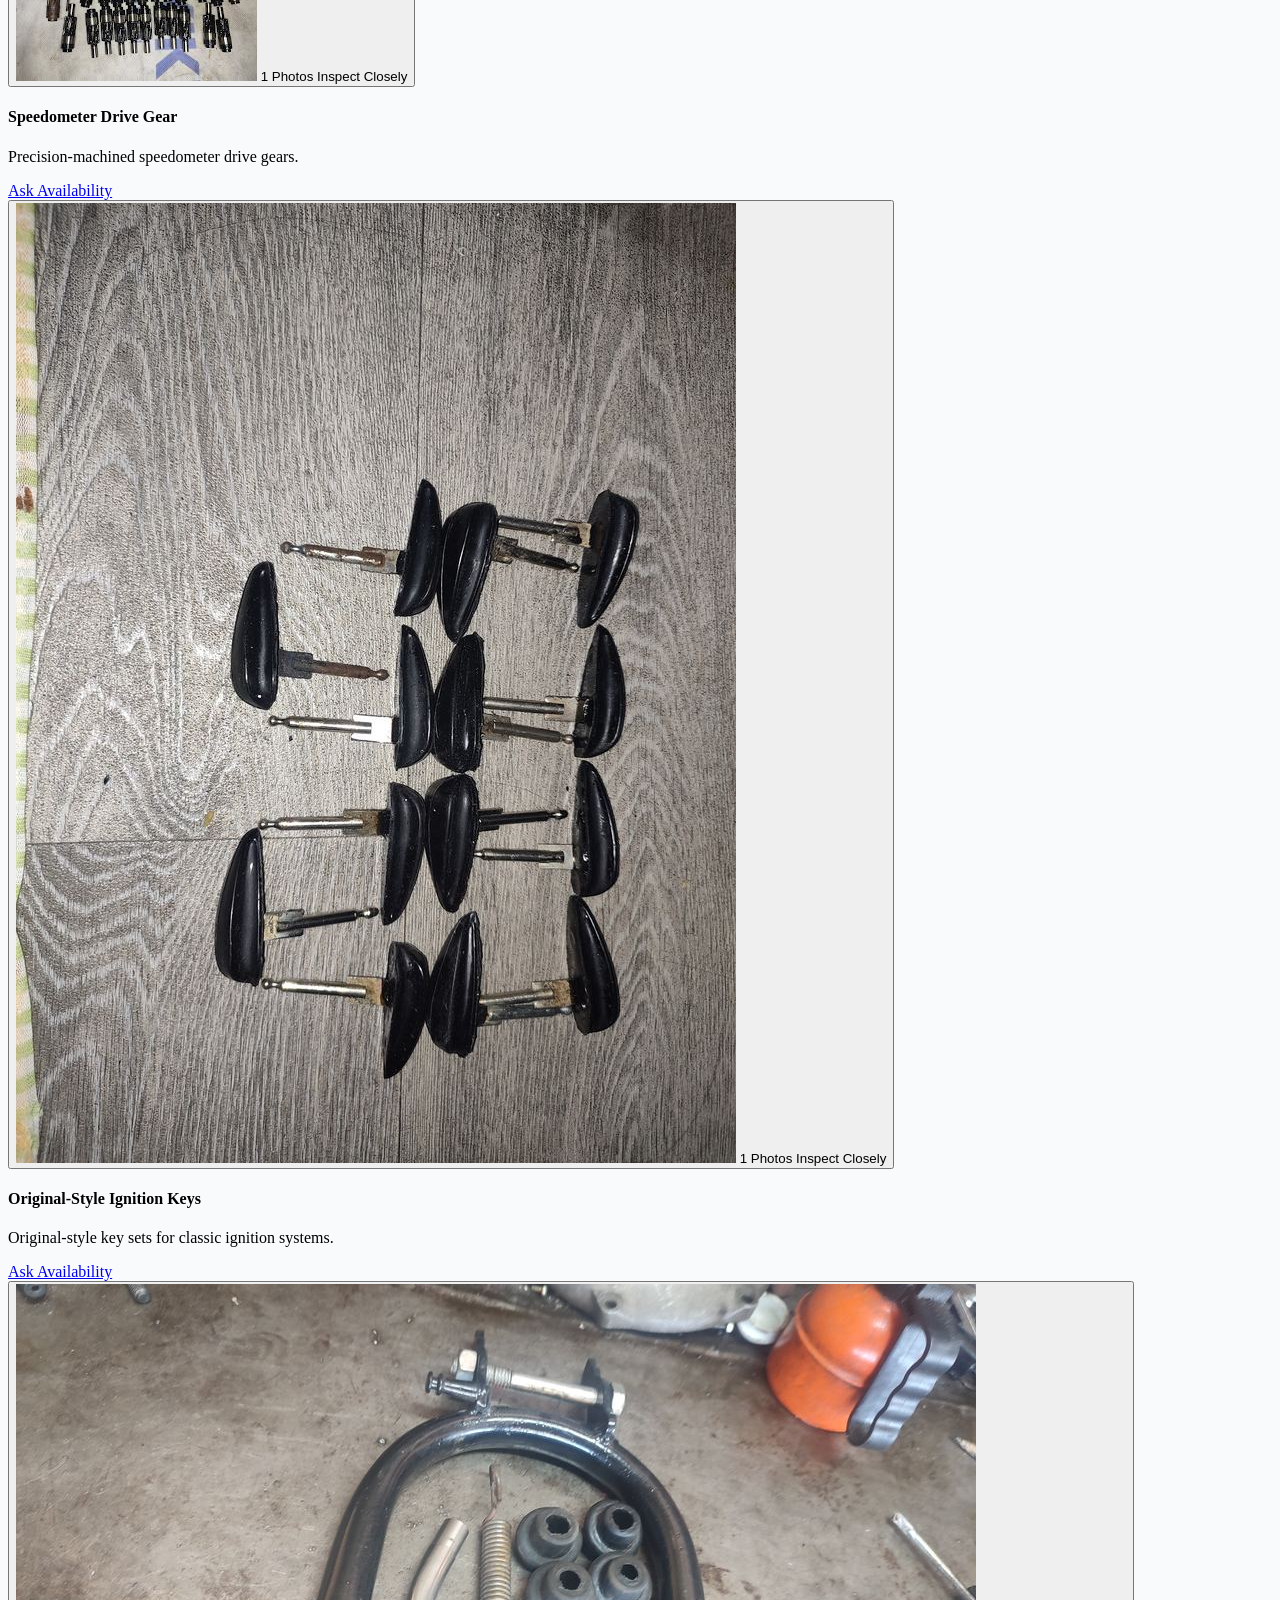
==== commit a92493c5: "Add files via upload" ====
--- a/index-en.html
+++ b/index-en.html
@@ -47,6 +47,12 @@
 <body class="bg-slate-50 text-slate-950 font-sans antialiased selection:bg-blue-700 selection:text-white">
 
     <header class="sticky top-0 z-50 bg-white/95 backdrop-blur-md border-b border-slate-200 shadow-sm">
+        <a href="#bronz-bmw-armasi" class="flex min-h-9 items-center justify-center gap-2 bg-blue-800 px-4 py-2 text-center text-xs sm:text-sm font-semibold text-white hover:bg-blue-900 transition-colors">
+            <span class="h-2 w-2 shrink-0 rounded-full bg-amber-400"></span>
+            <span>New product: Bronze BMW Roundel Set</span>
+            <span class="hidden sm:inline text-blue-100">·</span>
+            <span class="hidden sm:inline font-bold underline underline-offset-4">View product</span>
+        </a>
         <div class="max-w-7xl mx-auto px-4 sm:px-6 lg:px-8 py-3 flex items-center justify-between gap-4">
             <a href="#hero" class="flex flex-col shrink-0">
                 <span class="text-xl font-extrabold tracking-wide text-slate-950">Mustafa Akcan</span>
@@ -164,7 +170,7 @@
         </div>
 
         <div class="grid grid-cols-2 sm:grid-cols-2 lg:grid-cols-3 xl:grid-cols-4 gap-3 sm:gap-6">
-            <article class="bg-white border border-slate-200 rounded-lg p-2.5 sm:p-4 flex flex-col justify-between shadow-sm hover:shadow-md hover:border-blue-300 transition-all">
+            <article class="scroll-mt-36 bg-white border border-slate-200 rounded-lg p-2.5 sm:p-4 flex flex-col justify-between shadow-sm hover:shadow-md hover:border-blue-300 transition-all">
                 <div>
                     <button type="button" class="group/image aspect-square w-full bg-slate-100 rounded-md mb-3 relative overflow-hidden cursor-zoom-in border border-slate-200" data-gallery="20200806-000211.jpg|img-20231014-222831.jpg" data-preview-gallery="previews/20200806-000211.jpg|previews/img-20231014-222831.jpg" data-title="Classic Signal and Lamp Set" aria-label="Inspect Closely">
                         <img src="previews/20200806-000211.jpg" alt="Classic Signal and Lamp Set" class="w-full h-full object-cover group-hover/image:scale-105 transition-transform duration-500" loading="lazy" onerror="this.style.display='none';">
@@ -177,7 +183,7 @@
                 <a href="#contact" class="mt-1 sm:mt-2 inline-flex items-center justify-center rounded-md bg-blue-700 px-2 sm:px-4 py-2 sm:py-2.5 text-[11px] sm:text-sm font-bold text-white hover:bg-blue-800 transition-colors text-center leading-tight">Ask Availability</a>
             </article>
 
-            <article class="bg-white border border-slate-200 rounded-lg p-2.5 sm:p-4 flex flex-col justify-between shadow-sm hover:shadow-md hover:border-blue-300 transition-all">
+            <article class="scroll-mt-36 bg-white border border-slate-200 rounded-lg p-2.5 sm:p-4 flex flex-col justify-between shadow-sm hover:shadow-md hover:border-blue-300 transition-all">
                 <div>
                     <button type="button" class="group/image aspect-square w-full bg-slate-100 rounded-md mb-3 relative overflow-hidden cursor-zoom-in border border-slate-200" data-gallery="received-2287945074680398.jpeg" data-preview-gallery="previews/received-2287945074680398.jpg" data-title="Pagusa Solo Seat" aria-label="Inspect Closely">
                         <img src="previews/received-2287945074680398.jpg" alt="Pagusa Solo Seat" class="w-full h-full object-cover group-hover/image:scale-105 transition-transform duration-500" loading="lazy" onerror="this.style.display='none';">
@@ -190,7 +196,7 @@
                 <a href="#contact" class="mt-1 sm:mt-2 inline-flex items-center justify-center rounded-md bg-blue-700 px-2 sm:px-4 py-2 sm:py-2.5 text-[11px] sm:text-sm font-bold text-white hover:bg-blue-800 transition-colors text-center leading-tight">Ask Availability</a>
             </article>
 
-            <article class="bg-white border border-slate-200 rounded-lg p-2.5 sm:p-4 flex flex-col justify-between shadow-sm hover:shadow-md hover:border-blue-300 transition-all">
+            <article class="scroll-mt-36 bg-white border border-slate-200 rounded-lg p-2.5 sm:p-4 flex flex-col justify-between shadow-sm hover:shadow-md hover:border-blue-300 transition-all">
                 <div>
                     <button type="button" class="group/image aspect-square w-full bg-slate-100 rounded-md mb-3 relative overflow-hidden cursor-zoom-in border border-slate-200" data-gallery="classic-bmw-side-cases-black-finished.png|classic-bmw-side-cases-black-inside.png|img-20181126-001449.jpg|img-20181126-001651.jpg" data-preview-gallery="previews/classic-bmw-side-cases-black-finished.jpg|previews/classic-bmw-side-cases-black-inside.jpg|previews/img-20181126-001449.jpg|previews/img-20181126-001651.jpg" data-title="Classic BMW Side Cases" aria-label="Inspect Closely">
                         <img src="previews/classic-bmw-side-cases-black-finished.jpg" alt="Classic BMW Side Cases" class="w-full h-full object-cover group-hover/image:scale-105 transition-transform duration-500" loading="lazy" onerror="this.style.display='none';">
@@ -203,7 +209,20 @@
                 <a href="#contact" class="mt-1 sm:mt-2 inline-flex items-center justify-center rounded-md bg-blue-700 px-2 sm:px-4 py-2 sm:py-2.5 text-[11px] sm:text-sm font-bold text-white hover:bg-blue-800 transition-colors text-center leading-tight">Ask Availability</a>
             </article>
 
-            <article class="bg-white border border-slate-200 rounded-lg p-2.5 sm:p-4 flex flex-col justify-between shadow-sm hover:shadow-md hover:border-blue-300 transition-all">
+            <article id="bronz-bmw-armasi" class="scroll-mt-36 bg-white border border-slate-200 rounded-lg p-2.5 sm:p-4 flex flex-col justify-between shadow-sm hover:shadow-md hover:border-blue-300 transition-all">
+                <div>
+                    <button type="button" class="group/image aspect-square w-full bg-slate-100 rounded-md mb-3 relative overflow-hidden cursor-zoom-in border border-slate-200" data-gallery="bronz-bmw-armasi.jpg" data-preview-gallery="previews/bronz-bmw-armasi.jpg" data-title="Bronze BMW Roundel Set" aria-label="Inspect Closely">
+                        <img src="previews/bronz-bmw-armasi.jpg" alt="Bronze BMW Roundel Set" class="w-full h-full object-cover group-hover/image:scale-105 transition-transform duration-500" loading="lazy" onerror="this.style.display='none';">
+                        <span class="absolute left-3 top-3 rounded-full bg-white/95 px-3 py-1 text-[11px] font-bold text-blue-800 border border-blue-200 shadow-sm">1 Photos</span>
+                        <span class="absolute inset-x-0 bottom-0 bg-gradient-to-t from-blue-950/85 to-transparent px-3 pb-3 pt-10 text-left text-xs font-semibold text-white opacity-0 group-hover/image:opacity-100 transition-opacity">Inspect Closely</span>
+                    <span class="absolute right-3 top-3 rounded-full bg-amber-400 px-3 py-1 text-[11px] font-extrabold text-slate-950 border border-amber-500 shadow-sm">New</span></button>
+                    <h4 class="text-sm sm:text-base font-bold text-slate-950 mb-1 leading-snug">Bronze BMW Roundel Set</h4>
+                    <p class="product-desc text-xs sm:text-sm text-slate-600 mb-3 sm:mb-4 leading-relaxed">Bronze-detailed roundel set for classic BMW motorcycles, supplied with mounting rings and screws.</p>
+                </div>
+                <a href="#contact" class="mt-1 sm:mt-2 inline-flex items-center justify-center rounded-md bg-blue-700 px-2 sm:px-4 py-2 sm:py-2.5 text-[11px] sm:text-sm font-bold text-white hover:bg-blue-800 transition-colors text-center leading-tight">Ask Availability</a>
+            </article>
+
+            <article class="scroll-mt-36 bg-white border border-slate-200 rounded-lg p-2.5 sm:p-4 flex flex-col justify-between shadow-sm hover:shadow-md hover:border-blue-300 transition-all">
                 <div>
                     <button type="button" class="group/image aspect-square w-full bg-slate-100 rounded-md mb-3 relative overflow-hidden cursor-zoom-in border border-slate-200" data-gallery="20191002-214744.jpg" data-preview-gallery="previews/20191002-214744.jpg" data-title="Aluminum Accessory and Fastener Set" aria-label="Inspect Closely">
                         <img src="previews/20191002-214744.jpg" alt="Aluminum Accessory and Fastener Set" class="w-full h-full object-cover group-hover/image:scale-105 transition-transform duration-500" loading="lazy" onerror="this.style.display='none';">
@@ -216,7 +235,7 @@
                 <a href="#contact" class="mt-1 sm:mt-2 inline-flex items-center justify-center rounded-md bg-blue-700 px-2 sm:px-4 py-2 sm:py-2.5 text-[11px] sm:text-sm font-bold text-white hover:bg-blue-800 transition-colors text-center leading-tight">Ask Availability</a>
             </article>
 
-            <article class="bg-white border border-slate-200 rounded-lg p-2.5 sm:p-4 flex flex-col justify-between shadow-sm hover:shadow-md hover:border-blue-300 transition-all">
+            <article class="scroll-mt-36 bg-white border border-slate-200 rounded-lg p-2.5 sm:p-4 flex flex-col justify-between shadow-sm hover:shadow-md hover:border-blue-300 transition-all">
                 <div>
                     <button type="button" class="group/image aspect-square w-full bg-slate-100 rounded-md mb-3 relative overflow-hidden cursor-zoom-in border border-slate-200" data-gallery="20200113-201342.jpg" data-preview-gallery="previews/20200113-201342.jpg" data-title="Model and Year Plates" aria-label="Inspect Closely">
                         <img src="previews/20200113-201342.jpg" alt="Model and Year Plates" class="w-full h-full object-cover group-hover/image:scale-105 transition-transform duration-500" loading="lazy" onerror="this.style.display='none';">
@@ -229,7 +248,7 @@
                 <a href="#contact" class="mt-1 sm:mt-2 inline-flex items-center justify-center rounded-md bg-blue-700 px-2 sm:px-4 py-2 sm:py-2.5 text-[11px] sm:text-sm font-bold text-white hover:bg-blue-800 transition-colors text-center leading-tight">Ask Availability</a>
             </article>
 
-            <article class="bg-white border border-slate-200 rounded-lg p-2.5 sm:p-4 flex flex-col justify-between shadow-sm hover:shadow-md hover:border-blue-300 transition-all">
+            <article class="scroll-mt-36 bg-white border border-slate-200 rounded-lg p-2.5 sm:p-4 flex flex-col justify-between shadow-sm hover:shadow-md hover:border-blue-300 transition-all">
                 <div>
                     <button type="button" class="group/image aspect-square w-full bg-slate-100 rounded-md mb-3 relative overflow-hidden cursor-zoom-in border border-slate-200" data-gallery="img-20200723-wa0014.jpg" data-preview-gallery="previews/img-20200723-wa0014.jpg" data-title="BMW Data Plate" aria-label="Inspect Closely">
                         <img src="previews/img-20200723-wa0014.jpg" alt="BMW Data Plate" class="w-full h-full object-cover group-hover/image:scale-105 transition-transform duration-500" loading="lazy" onerror="this.style.display='none';">
@@ -242,7 +261,7 @@
                 <a href="#contact" class="mt-1 sm:mt-2 inline-flex items-center justify-center rounded-md bg-blue-700 px-2 sm:px-4 py-2 sm:py-2.5 text-[11px] sm:text-sm font-bold text-white hover:bg-blue-800 transition-colors text-center leading-tight">Ask Availability</a>
             </article>
 
-            <article class="bg-white border border-slate-200 rounded-lg p-2.5 sm:p-4 flex flex-col justify-between shadow-sm hover:shadow-md hover:border-blue-300 transition-all">
+            <article class="scroll-mt-36 bg-white border border-slate-200 rounded-lg p-2.5 sm:p-4 flex flex-col justify-between shadow-sm hover:shadow-md hover:border-blue-300 transition-all">
                 <div>
                     <button type="button" class="group/image aspect-square w-full bg-slate-100 rounded-md mb-3 relative overflow-hidden cursor-zoom-in border border-slate-200" data-gallery="ayak-basma-demirleri-3.jpg|ayak-basma-demirleri-2.jpg|ayak-basma-derileri.jpg" data-preview-gallery="previews/ayak-basma-demirleri-3.jpg|previews/ayak-basma-demirleri-2.jpg|previews/ayak-basma-derileri.jpg" data-title="Foot Peg Set" aria-label="Inspect Closely">
                         <img src="previews/ayak-basma-demirleri-3.jpg" alt="Foot Peg Set" class="w-full h-full object-cover group-hover/image:scale-105 transition-transform duration-500" loading="lazy" onerror="this.style.display='none';">
@@ -255,7 +274,7 @@
                 <a href="#contact" class="mt-1 sm:mt-2 inline-flex items-center justify-center rounded-md bg-blue-700 px-2 sm:px-4 py-2 sm:py-2.5 text-[11px] sm:text-sm font-bold text-white hover:bg-blue-800 transition-colors text-center leading-tight">Ask Availability</a>
             </article>
 
-            <article class="bg-white border border-slate-200 rounded-lg p-2.5 sm:p-4 flex flex-col justify-between shadow-sm hover:shadow-md hover:border-blue-300 transition-all">
+            <article class="scroll-mt-36 bg-white border border-slate-200 rounded-lg p-2.5 sm:p-4 flex flex-col justify-between shadow-sm hover:shadow-md hover:border-blue-300 transition-all">
                 <div>
                     <button type="button" class="group/image aspect-square w-full bg-slate-100 rounded-md mb-3 relative overflow-hidden cursor-zoom-in border border-slate-200" data-gallery="besik-amortisor-kovanlar.jpg|kazk-amortisor-kovanlar.jpg" data-preview-gallery="previews/besik-amortisor-kovanlar.jpg|previews/kazk-amortisor-kovanlar.jpg" data-title="Shock Sleeves" aria-label="Inspect Closely">
                         <img src="previews/besik-amortisor-kovanlar.jpg" alt="Shock Sleeves" class="w-full h-full object-cover group-hover/image:scale-105 transition-transform duration-500" loading="lazy" onerror="this.style.display='none';">
@@ -268,7 +287,7 @@
                 <a href="#contact" class="mt-1 sm:mt-2 inline-flex items-center justify-center rounded-md bg-blue-700 px-2 sm:px-4 py-2 sm:py-2.5 text-[11px] sm:text-sm font-bold text-white hover:bg-blue-800 transition-colors text-center leading-tight">Ask Availability</a>
             </article>
 
-            <article class="bg-white border border-slate-200 rounded-lg p-2.5 sm:p-4 flex flex-col justify-between shadow-sm hover:shadow-md hover:border-blue-300 transition-all">
+            <article class="scroll-mt-36 bg-white border border-slate-200 rounded-lg p-2.5 sm:p-4 flex flex-col justify-between shadow-sm hover:shadow-md hover:border-blue-300 transition-all">
                 <div>
                     <button type="button" class="group/image aspect-square w-full bg-slate-100 rounded-md mb-3 relative overflow-hidden cursor-zoom-in border border-slate-200" data-gallery="diferansiyel-kapak-somunu.jpg" data-preview-gallery="previews/diferansiyel-kapak-somunu.jpg" data-title="Final Drive Cover Nuts" aria-label="Inspect Closely">
                         <img src="previews/diferansiyel-kapak-somunu.jpg" alt="Final Drive Cover Nuts" class="w-full h-full object-cover group-hover/image:scale-105 transition-transform duration-500" loading="lazy" onerror="this.style.display='none';">
@@ -281,7 +300,7 @@
                 <a href="#contact" class="mt-1 sm:mt-2 inline-flex items-center justify-center rounded-md bg-blue-700 px-2 sm:px-4 py-2 sm:py-2.5 text-[11px] sm:text-sm font-bold text-white hover:bg-blue-800 transition-colors text-center leading-tight">Ask Availability</a>
             </article>
 
-            <article class="bg-white border border-slate-200 rounded-lg p-2.5 sm:p-4 flex flex-col justify-between shadow-sm hover:shadow-md hover:border-blue-300 transition-all">
+            <article class="scroll-mt-36 bg-white border border-slate-200 rounded-lg p-2.5 sm:p-4 flex flex-col justify-between shadow-sm hover:shadow-md hover:border-blue-300 transition-all">
                 <div>
                     <button type="button" class="group/image aspect-square w-full bg-slate-100 rounded-md mb-3 relative overflow-hidden cursor-zoom-in border border-slate-200" data-gallery="eksoz-bogaz-ve-somunu.jpg|eksok-bogaz-disi.jpg|eksoz-bogaz-dis-imalat.jpg|silindir-kapag-eksoz-bogaz-disi.jpg" data-preview-gallery="previews/eksoz-bogaz-ve-somunu.jpg|previews/eksok-bogaz-disi.jpg|previews/eksoz-bogaz-dis-imalat.jpg|previews/silindir-kapag-eksoz-bogaz-disi.jpg" data-title="Exhaust Port Thread and Nut Group" aria-label="Inspect Closely">
                         <img src="previews/eksoz-bogaz-ve-somunu.jpg" alt="Exhaust Port Thread and Nut Group" class="w-full h-full object-cover group-hover/image:scale-105 transition-transform duration-500" loading="lazy" onerror="this.style.display='none';">
@@ -294,7 +313,7 @@
                 <a href="#contact" class="mt-1 sm:mt-2 inline-flex items-center justify-center rounded-md bg-blue-700 px-2 sm:px-4 py-2 sm:py-2.5 text-[11px] sm:text-sm font-bold text-white hover:bg-blue-800 transition-colors text-center leading-tight">Ask Availability</a>
             </article>
 
-            <article class="bg-white border border-slate-200 rounded-lg p-2.5 sm:p-4 flex flex-col justify-between shadow-sm hover:shadow-md hover:border-blue-300 transition-all">
+            <article class="scroll-mt-36 bg-white border border-slate-200 rounded-lg p-2.5 sm:p-4 flex flex-col justify-between shadow-sm hover:shadow-md hover:border-blue-300 transition-all">
                 <div>
                     <button type="button" class="group/image aspect-square w-full bg-slate-100 rounded-md mb-3 relative overflow-hidden cursor-zoom-in border border-slate-200" data-gallery="elektronik-atesleme.jpg" data-preview-gallery="previews/elektronik-atesleme.jpg" data-title="Electronic Ignition Set" aria-label="Inspect Closely">
                         <img src="previews/elektronik-atesleme.jpg" alt="Electronic Ignition Set" class="w-full h-full object-cover group-hover/image:scale-105 transition-transform duration-500" loading="lazy" onerror="this.style.display='none';">
@@ -307,7 +326,7 @@
                 <a href="#contact" class="mt-1 sm:mt-2 inline-flex items-center justify-center rounded-md bg-blue-700 px-2 sm:px-4 py-2 sm:py-2.5 text-[11px] sm:text-sm font-bold text-white hover:bg-blue-800 transition-colors text-center leading-tight">Ask Availability</a>
             </article>
 
-            <article class="bg-white border border-slate-200 rounded-lg p-2.5 sm:p-4 flex flex-col justify-between shadow-sm hover:shadow-md hover:border-blue-300 transition-all">
+            <article class="scroll-mt-36 bg-white border border-slate-200 rounded-lg p-2.5 sm:p-4 flex flex-col justify-between shadow-sm hover:shadow-md hover:border-blue-300 transition-all">
                 <div>
                     <button type="button" class="group/image aspect-square w-full bg-slate-100 rounded-md mb-3 relative overflow-hidden cursor-zoom-in border border-slate-200" data-gallery="img-20210605-wa0004.jpg|img-20190408-175037.jpg" data-preview-gallery="previews/img-20210605-wa0004.jpg|previews/img-20190408-175037.jpg" data-title="BMW Tank Roundel Sets" aria-label="Inspect Closely">
                         <img src="previews/img-20210605-wa0004.jpg" alt="BMW Tank Roundel Sets" class="w-full h-full object-cover group-hover/image:scale-105 transition-transform duration-500" loading="lazy" onerror="this.style.display='none';">
@@ -320,7 +339,7 @@
                 <a href="#contact" class="mt-1 sm:mt-2 inline-flex items-center justify-center rounded-md bg-blue-700 px-2 sm:px-4 py-2 sm:py-2.5 text-[11px] sm:text-sm font-bold text-white hover:bg-blue-800 transition-colors text-center leading-tight">Ask Availability</a>
             </article>
 
-            <article class="bg-white border border-slate-200 rounded-lg p-2.5 sm:p-4 flex flex-col justify-between shadow-sm hover:shadow-md hover:border-blue-300 transition-all">
+            <article class="scroll-mt-36 bg-white border border-slate-200 rounded-lg p-2.5 sm:p-4 flex flex-col justify-between shadow-sm hover:shadow-md hover:border-blue-300 transition-all">
                 <div>
                     <button type="button" class="group/image aspect-square w-full bg-slate-100 rounded-md mb-3 relative overflow-hidden cursor-zoom-in border border-slate-200" data-gallery="img-20251204-211125.jpg|img-20251204-210807.jpg|img-20251204-211138.jpg|kilometre-saati-kadranlar.jpg|km-saat-kadran.jpg|km-saat-kadran-2.jpg" data-preview-gallery="previews/img-20251204-211125.jpg|previews/img-20251204-210807.jpg|previews/img-20251204-211138.jpg|previews/kilometre-saati-kadranlar.jpg|previews/km-saat-kadran.jpg|previews/km-saat-kadran-2.jpg" data-title="Speedometers and Dial Faces" aria-label="Inspect Closely">
                         <img src="previews/img-20251204-211125.jpg" alt="Speedometers and Dial Faces" class="w-full h-full object-cover group-hover/image:scale-105 transition-transform duration-500" loading="lazy" onerror="this.style.display='none';">
@@ -333,7 +352,7 @@
                 <a href="#contact" class="mt-1 sm:mt-2 inline-flex items-center justify-center rounded-md bg-blue-700 px-2 sm:px-4 py-2 sm:py-2.5 text-[11px] sm:text-sm font-bold text-white hover:bg-blue-800 transition-colors text-center leading-tight">Ask Availability</a>
             </article>
 
-            <article class="bg-white border border-slate-200 rounded-lg p-2.5 sm:p-4 flex flex-col justify-between shadow-sm hover:shadow-md hover:border-blue-300 transition-all">
+            <article class="scroll-mt-36 bg-white border border-slate-200 rounded-lg p-2.5 sm:p-4 flex flex-col justify-between shadow-sm hover:shadow-md hover:border-blue-300 transition-all">
                 <div>
                     <button type="button" class="group/image aspect-square w-full bg-slate-100 rounded-md mb-3 relative overflow-hidden cursor-zoom-in border border-slate-200" data-gallery="img-20260627-132323.jpg" data-preview-gallery="previews/img-20260627-132323.jpg" data-title="Headlight Ear Set" aria-label="Inspect Closely">
                         <img src="previews/img-20260627-132323.jpg" alt="Headlight Ear Set" class="w-full h-full object-cover group-hover/image:scale-105 transition-transform duration-500" loading="lazy" onerror="this.style.display='none';">
@@ -346,7 +365,7 @@
                 <a href="#contact" class="mt-1 sm:mt-2 inline-flex items-center justify-center rounded-md bg-blue-700 px-2 sm:px-4 py-2 sm:py-2.5 text-[11px] sm:text-sm font-bold text-white hover:bg-blue-800 transition-colors text-center leading-tight">Ask Availability</a>
             </article>
 
-            <article class="bg-white border border-slate-200 rounded-lg p-2.5 sm:p-4 flex flex-col justify-between shadow-sm hover:shadow-md hover:border-blue-300 transition-all">
+            <article class="scroll-mt-36 bg-white border border-slate-200 rounded-lg p-2.5 sm:p-4 flex flex-col justify-between shadow-sm hover:shadow-md hover:border-blue-300 transition-all">
                 <div>
                     <button type="button" class="group/image aspect-square w-full bg-slate-100 rounded-md mb-3 relative overflow-hidden cursor-zoom-in border border-slate-200" data-gallery="kas-halat-dislileri.jpg|kas-halat-dislisi.jpg" data-preview-gallery="previews/kas-halat-dislileri.jpg|previews/kas-halat-dislisi.jpg" data-title="Cable Gear Sets" aria-label="Inspect Closely">
                         <img src="previews/kas-halat-dislileri.jpg" alt="Cable Gear Sets" class="w-full h-full object-cover group-hover/image:scale-105 transition-transform duration-500" loading="lazy" onerror="this.style.display='none';">
@@ -359,7 +378,7 @@
                 <a href="#contact" class="mt-1 sm:mt-2 inline-flex items-center justify-center rounded-md bg-blue-700 px-2 sm:px-4 py-2 sm:py-2.5 text-[11px] sm:text-sm font-bold text-white hover:bg-blue-800 transition-colors text-center leading-tight">Ask Availability</a>
             </article>
 
-            <article class="bg-white border border-slate-200 rounded-lg p-2.5 sm:p-4 flex flex-col justify-between shadow-sm hover:shadow-md hover:border-blue-300 transition-all">
+            <article class="scroll-mt-36 bg-white border border-slate-200 rounded-lg p-2.5 sm:p-4 flex flex-col justify-between shadow-sm hover:shadow-md hover:border-blue-300 transition-all">
                 <div>
                     <button type="button" class="group/image aspect-square w-full bg-slate-100 rounded-md mb-3 relative overflow-hidden cursor-zoom-in border border-slate-200" data-gallery="kilometre-cevrim-dislisi.jpg" data-preview-gallery="previews/kilometre-cevrim-dislisi.jpg" data-title="Speedometer Drive Gear" aria-label="Inspect Closely">
                         <img src="previews/kilometre-cevrim-dislisi.jpg" alt="Speedometer Drive Gear" class="w-full h-full object-cover group-hover/image:scale-105 transition-transform duration-500" loading="lazy" onerror="this.style.display='none';">
@@ -372,7 +391,7 @@
                 <a href="#contact" class="mt-1 sm:mt-2 inline-flex items-center justify-center rounded-md bg-blue-700 px-2 sm:px-4 py-2 sm:py-2.5 text-[11px] sm:text-sm font-bold text-white hover:bg-blue-800 transition-colors text-center leading-tight">Ask Availability</a>
             </article>
 
-            <article class="bg-white border border-slate-200 rounded-lg p-2.5 sm:p-4 flex flex-col justify-between shadow-sm hover:shadow-md hover:border-blue-300 transition-all">
+            <article class="scroll-mt-36 bg-white border border-slate-200 rounded-lg p-2.5 sm:p-4 flex flex-col justify-between shadow-sm hover:shadow-md hover:border-blue-300 transition-all">
                 <div>
                     <button type="button" class="group/image aspect-square w-full bg-slate-100 rounded-md mb-3 relative overflow-hidden cursor-zoom-in border border-slate-200" data-gallery="orijinal-gorunumde-kontak-anahtar.jpg" data-preview-gallery="previews/orijinal-gorunumde-kontak-anahtar.jpg" data-title="Original-Style Ignition Keys" aria-label="Inspect Closely">
                         <img src="previews/orijinal-gorunumde-kontak-anahtar.jpg" alt="Original-Style Ignition Keys" class="w-full h-full object-cover group-hover/image:scale-105 transition-transform duration-500" loading="lazy" onerror="this.style.display='none';">
@@ -385,7 +404,7 @@
                 <a href="#contact" class="mt-1 sm:mt-2 inline-flex items-center justify-center rounded-md bg-blue-700 px-2 sm:px-4 py-2 sm:py-2.5 text-[11px] sm:text-sm font-bold text-white hover:bg-blue-800 transition-colors text-center leading-tight">Ask Availability</a>
             </article>
 
-            <article class="bg-white border border-slate-200 rounded-lg p-2.5 sm:p-4 flex flex-col justify-between shadow-sm hover:shadow-md hover:border-blue-300 transition-all">
+            <article class="scroll-mt-36 bg-white border border-slate-200 rounded-lg p-2.5 sm:p-4 flex flex-col justify-between shadow-sm hover:shadow-md hover:border-blue-300 transition-all">
                 <div>
                     <button type="button" class="group/image aspect-square w-full bg-slate-100 rounded-md mb-3 relative overflow-hidden cursor-zoom-in border border-slate-200" data-gallery="orta-ayaklk.jpg" data-preview-gallery="previews/orta-ayaklk.jpg" data-title="Center Stand" aria-label="Inspect Closely">
                         <img src="previews/orta-ayaklk.jpg" alt="Center Stand" class="w-full h-full object-cover group-hover/image:scale-105 transition-transform duration-500" loading="lazy" onerror="this.style.display='none';">
@@ -398,7 +417,7 @@
                 <a href="#contact" class="mt-1 sm:mt-2 inline-flex items-center justify-center rounded-md bg-blue-700 px-2 sm:px-4 py-2 sm:py-2.5 text-[11px] sm:text-sm font-bold text-white hover:bg-blue-800 transition-colors text-center leading-tight">Ask Availability</a>
             </article>
 
-            <article class="bg-white border border-slate-200 rounded-lg p-2.5 sm:p-4 flex flex-col justify-between shadow-sm hover:shadow-md hover:border-blue-300 transition-all">
+            <article class="scroll-mt-36 bg-white border border-slate-200 rounded-lg p-2.5 sm:p-4 flex flex-col justify-between shadow-sm hover:shadow-md hover:border-blue-300 transition-all">
                 <div>
                     <button type="button" class="group/image aspect-square w-full bg-slate-100 rounded-md mb-3 relative overflow-hidden cursor-zoom-in border border-slate-200" data-gallery="subap-itici-kavallar.jpg" data-preview-gallery="previews/subap-itici-kavallar.jpg" data-title="Pushrod Tube Set" aria-label="Inspect Closely">
                         <img src="previews/subap-itici-kavallar.jpg" alt="Pushrod Tube Set" class="w-full h-full object-cover group-hover/image:scale-105 transition-transform duration-500" loading="lazy" onerror="this.style.display='none';">
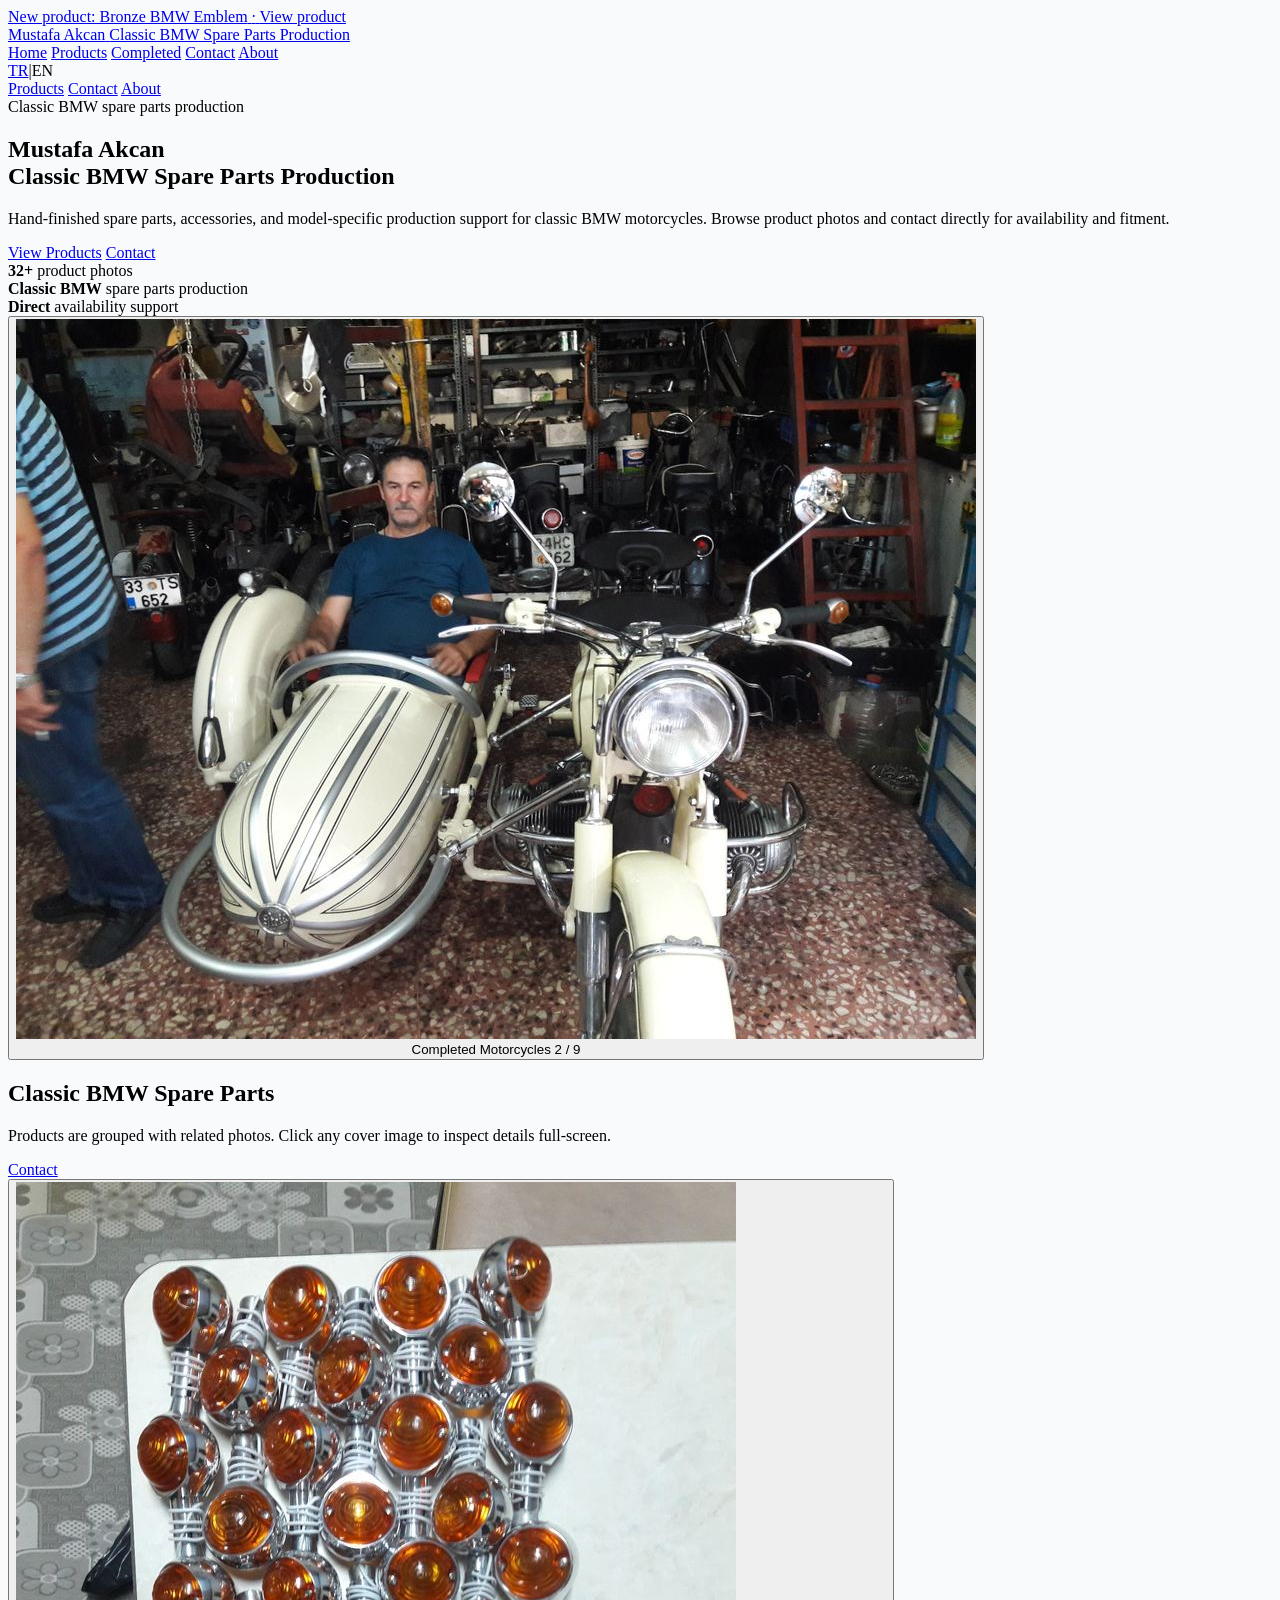
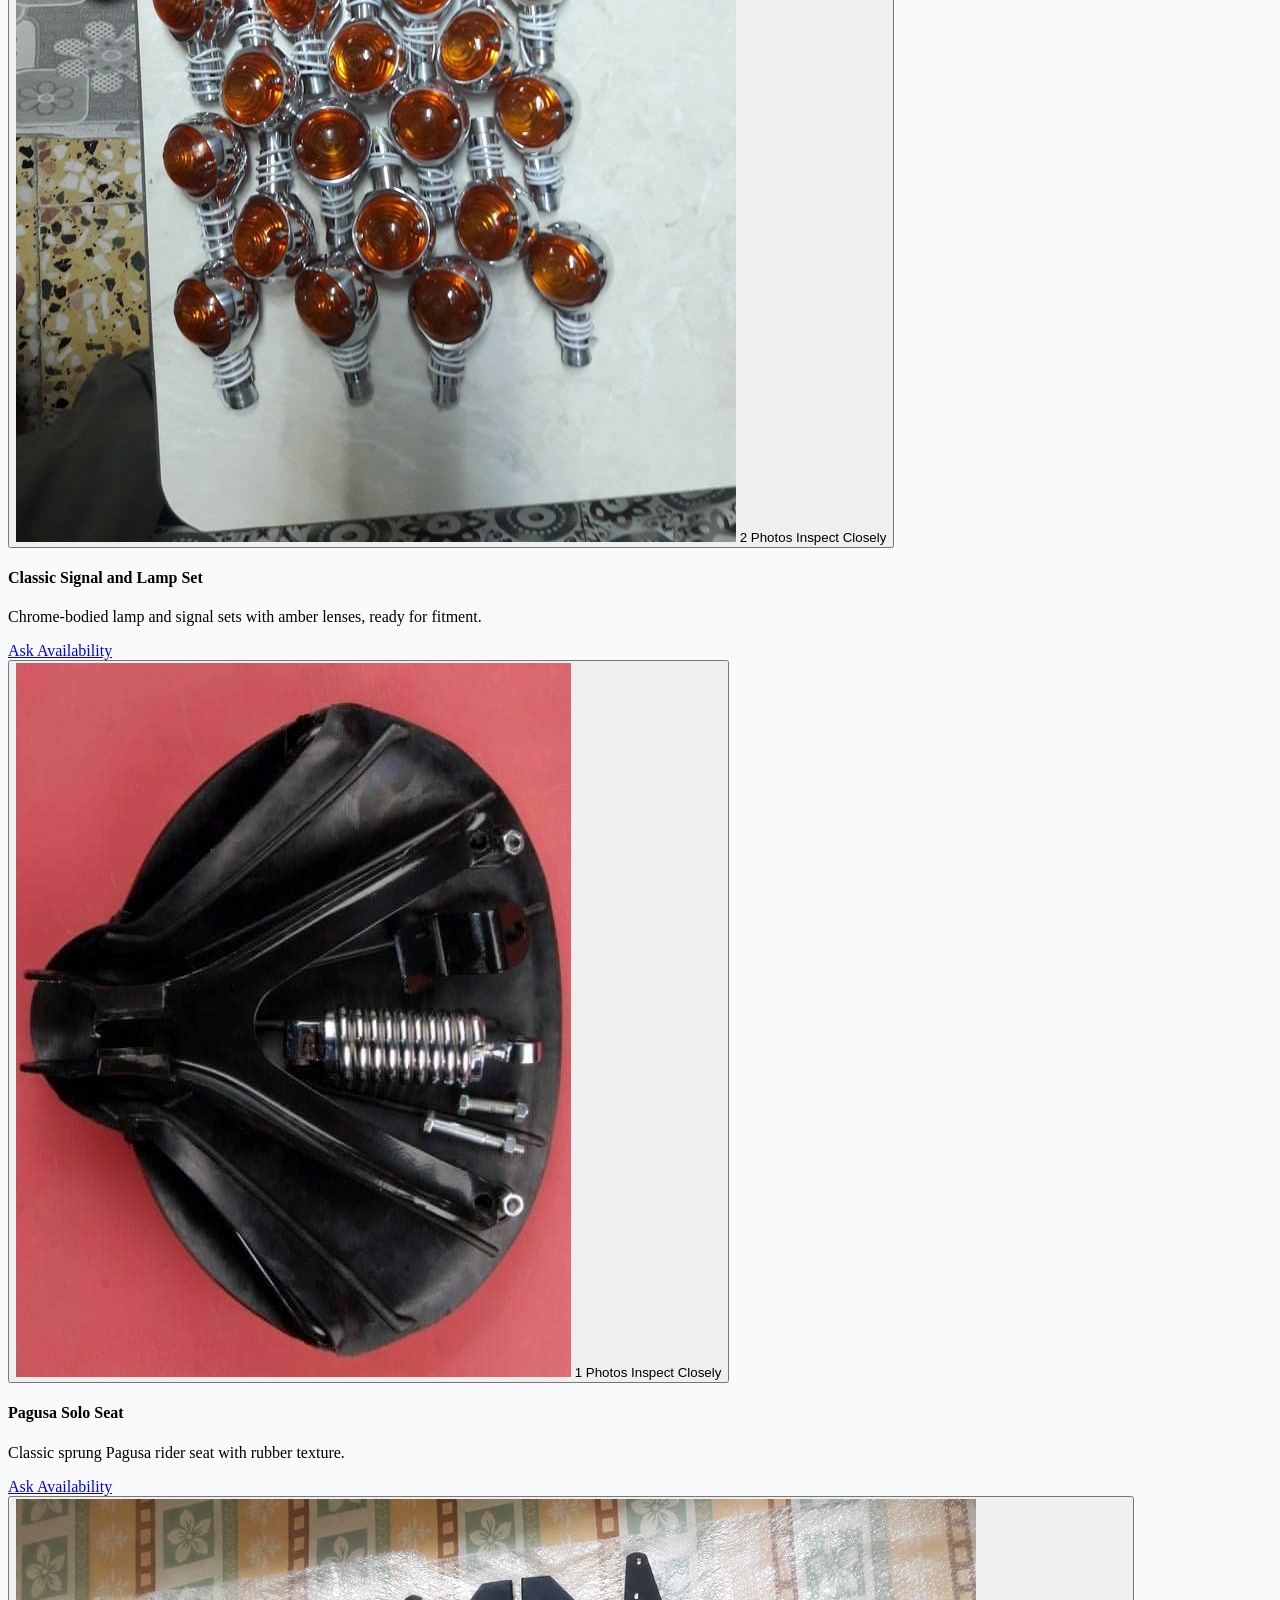
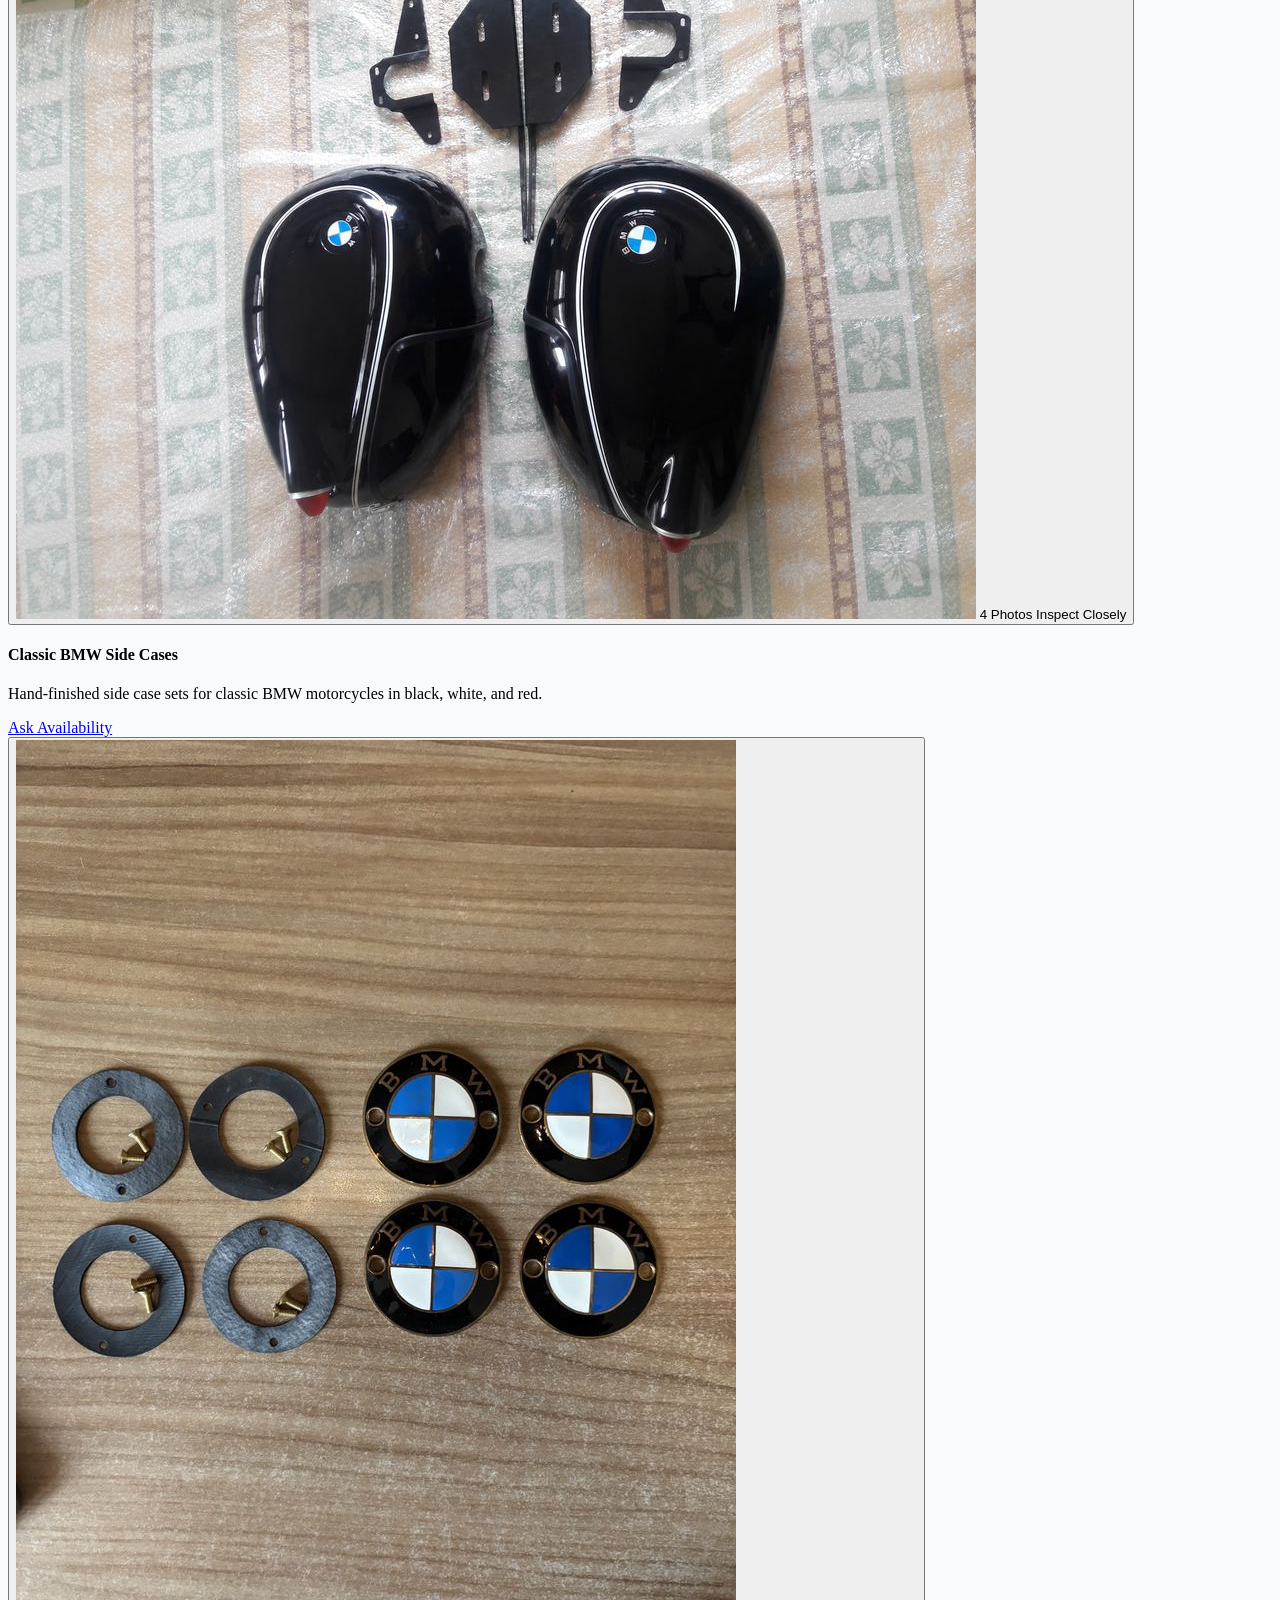
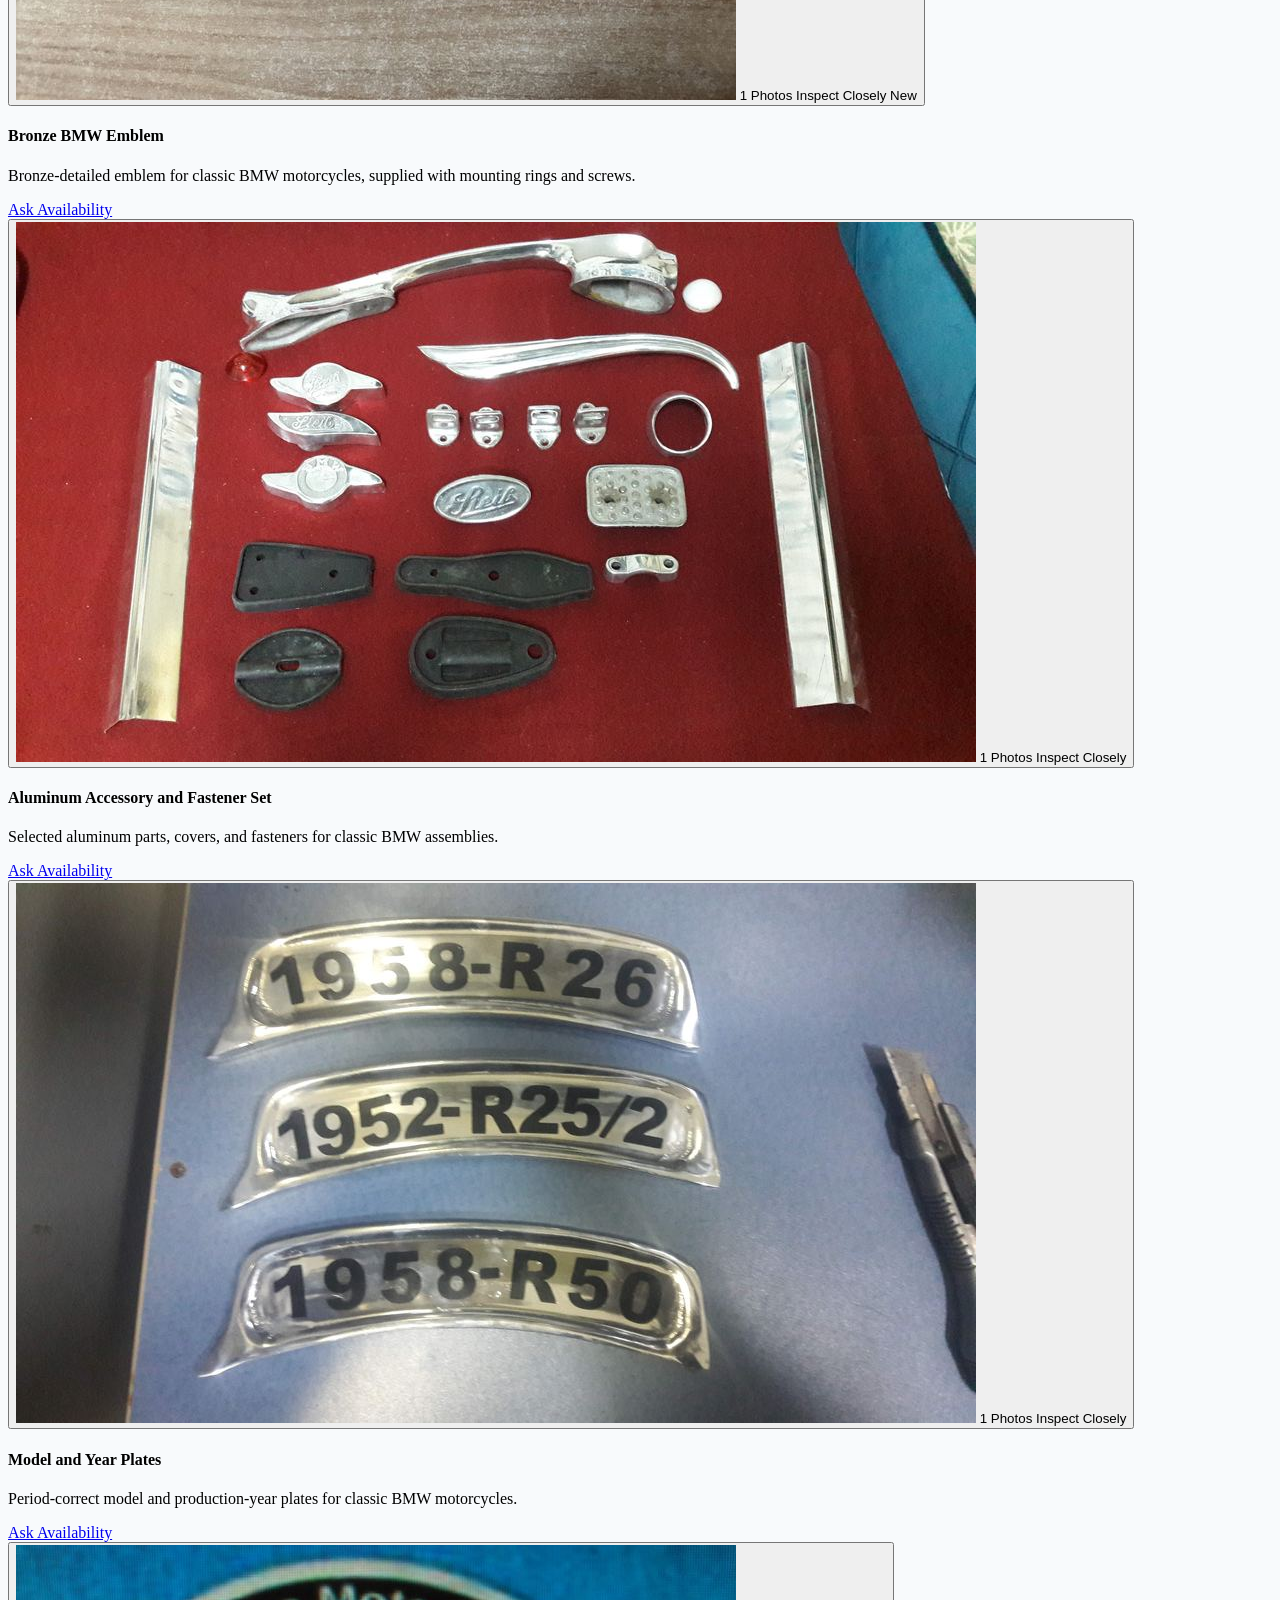
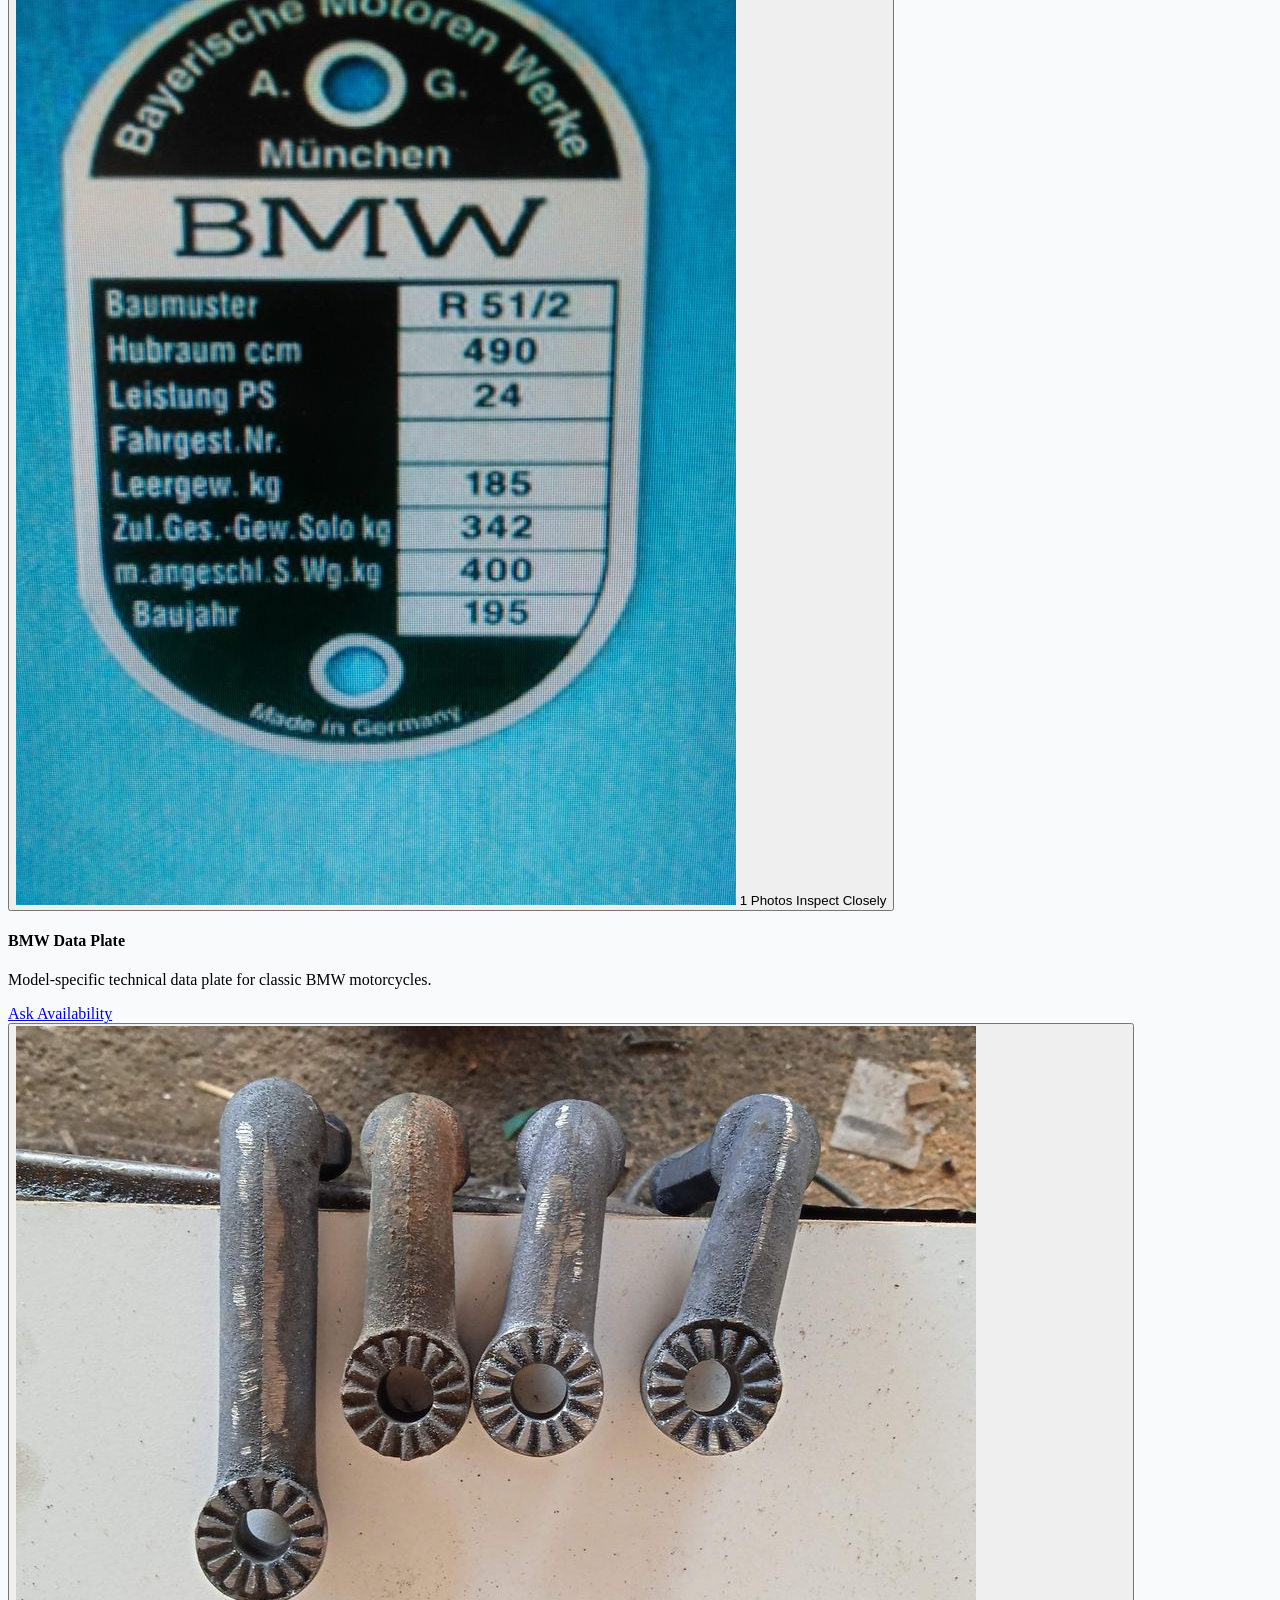
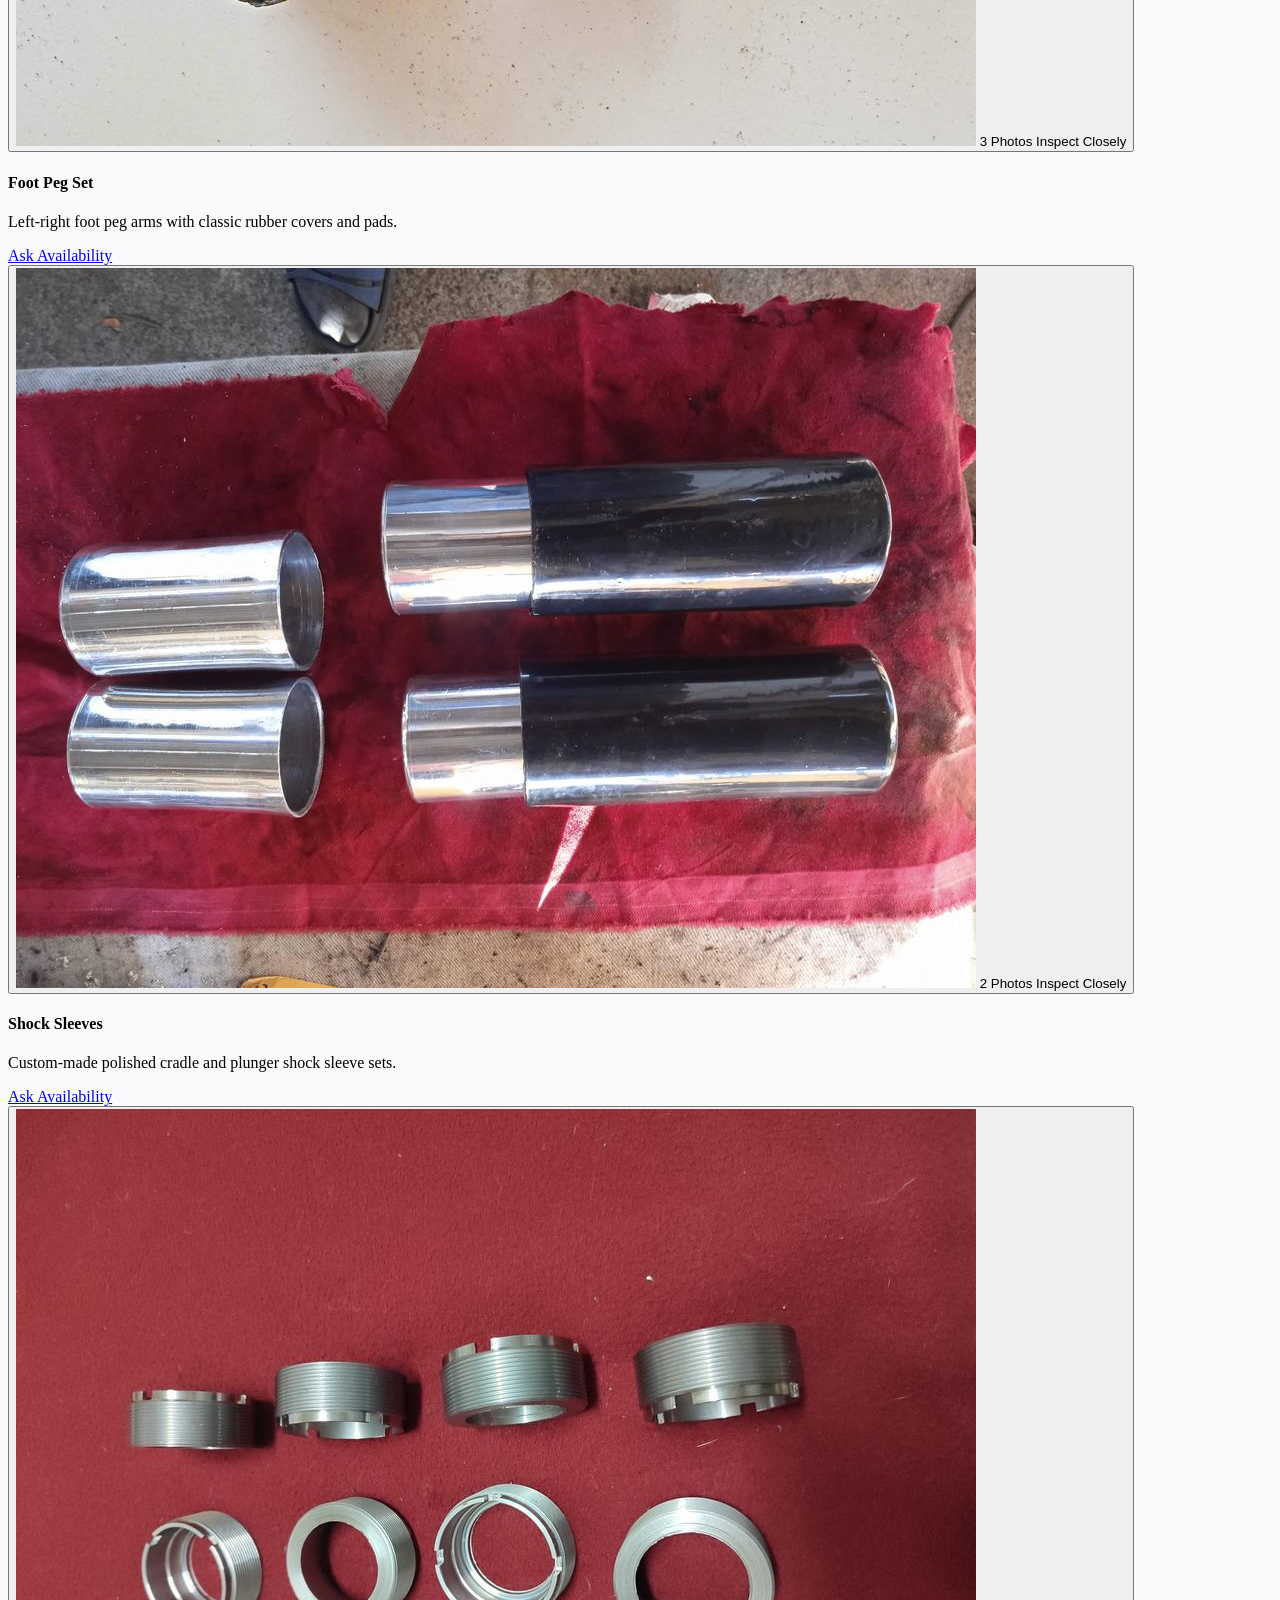
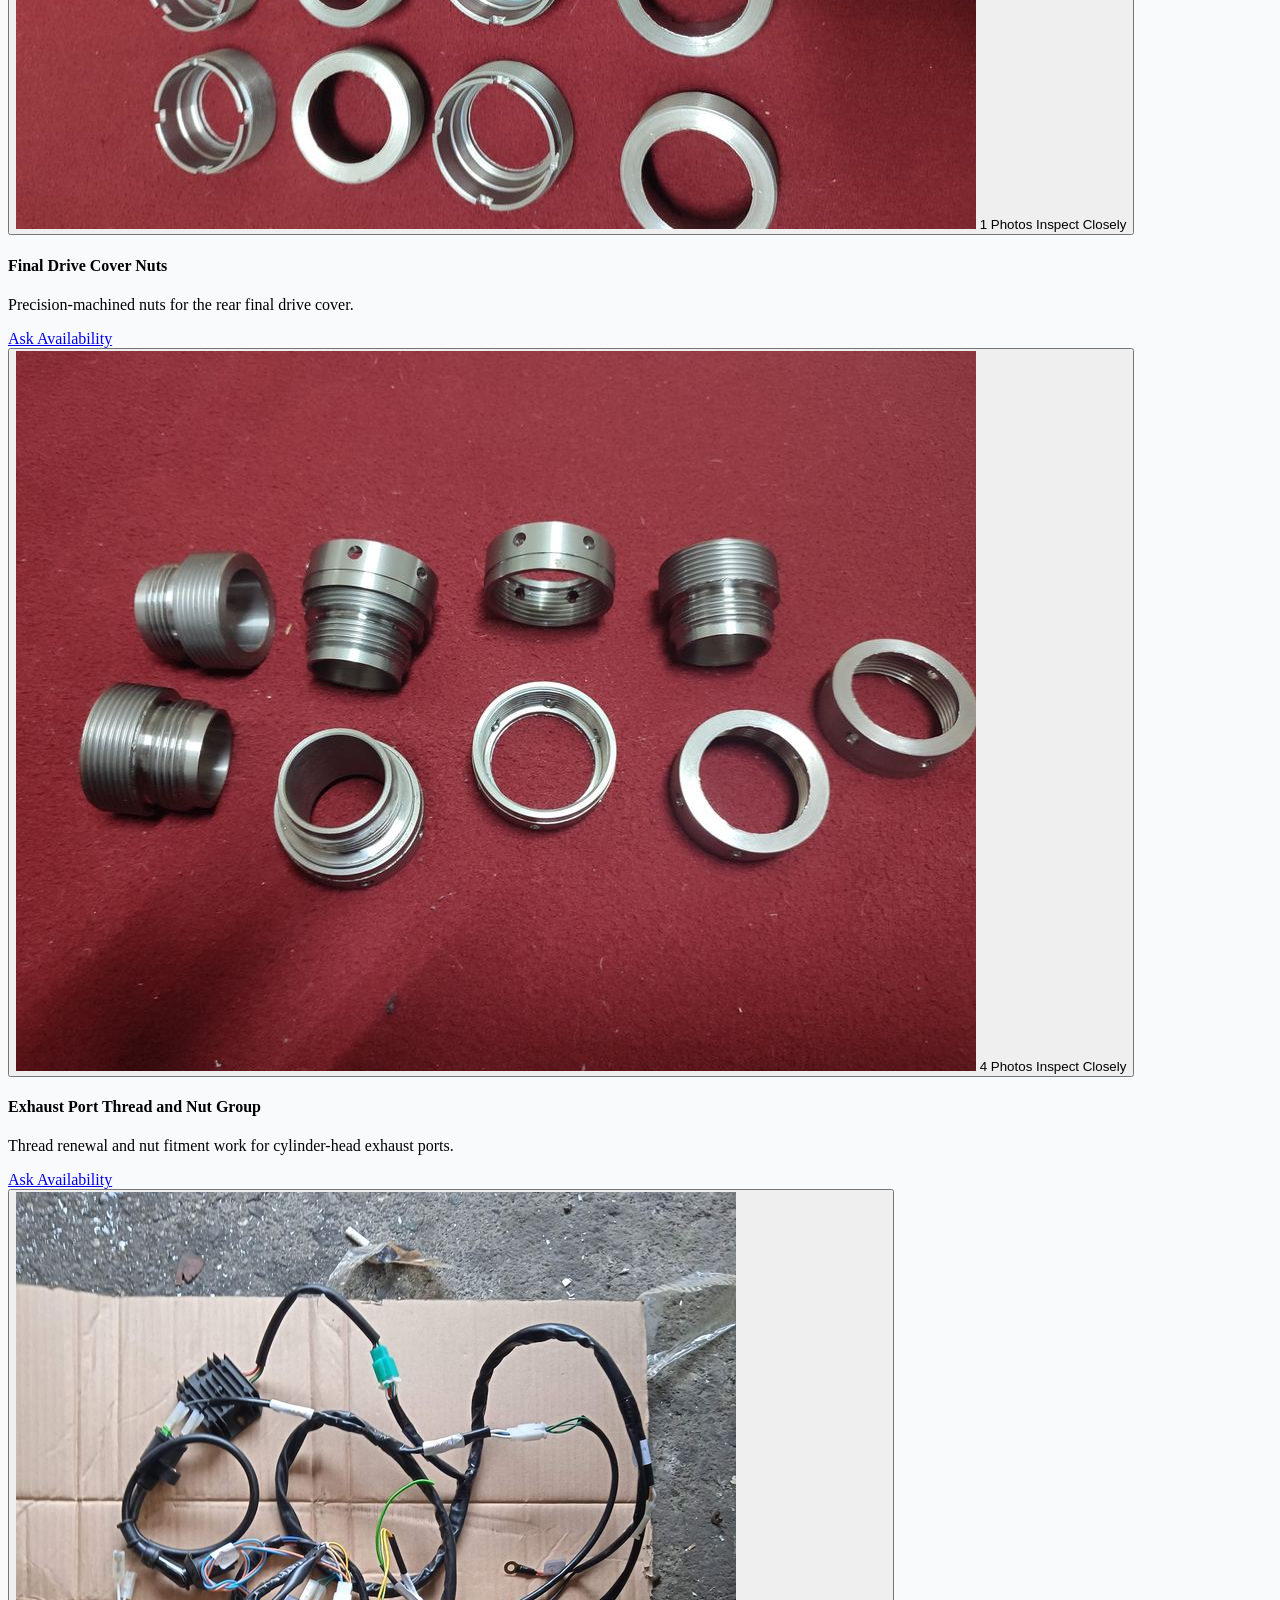
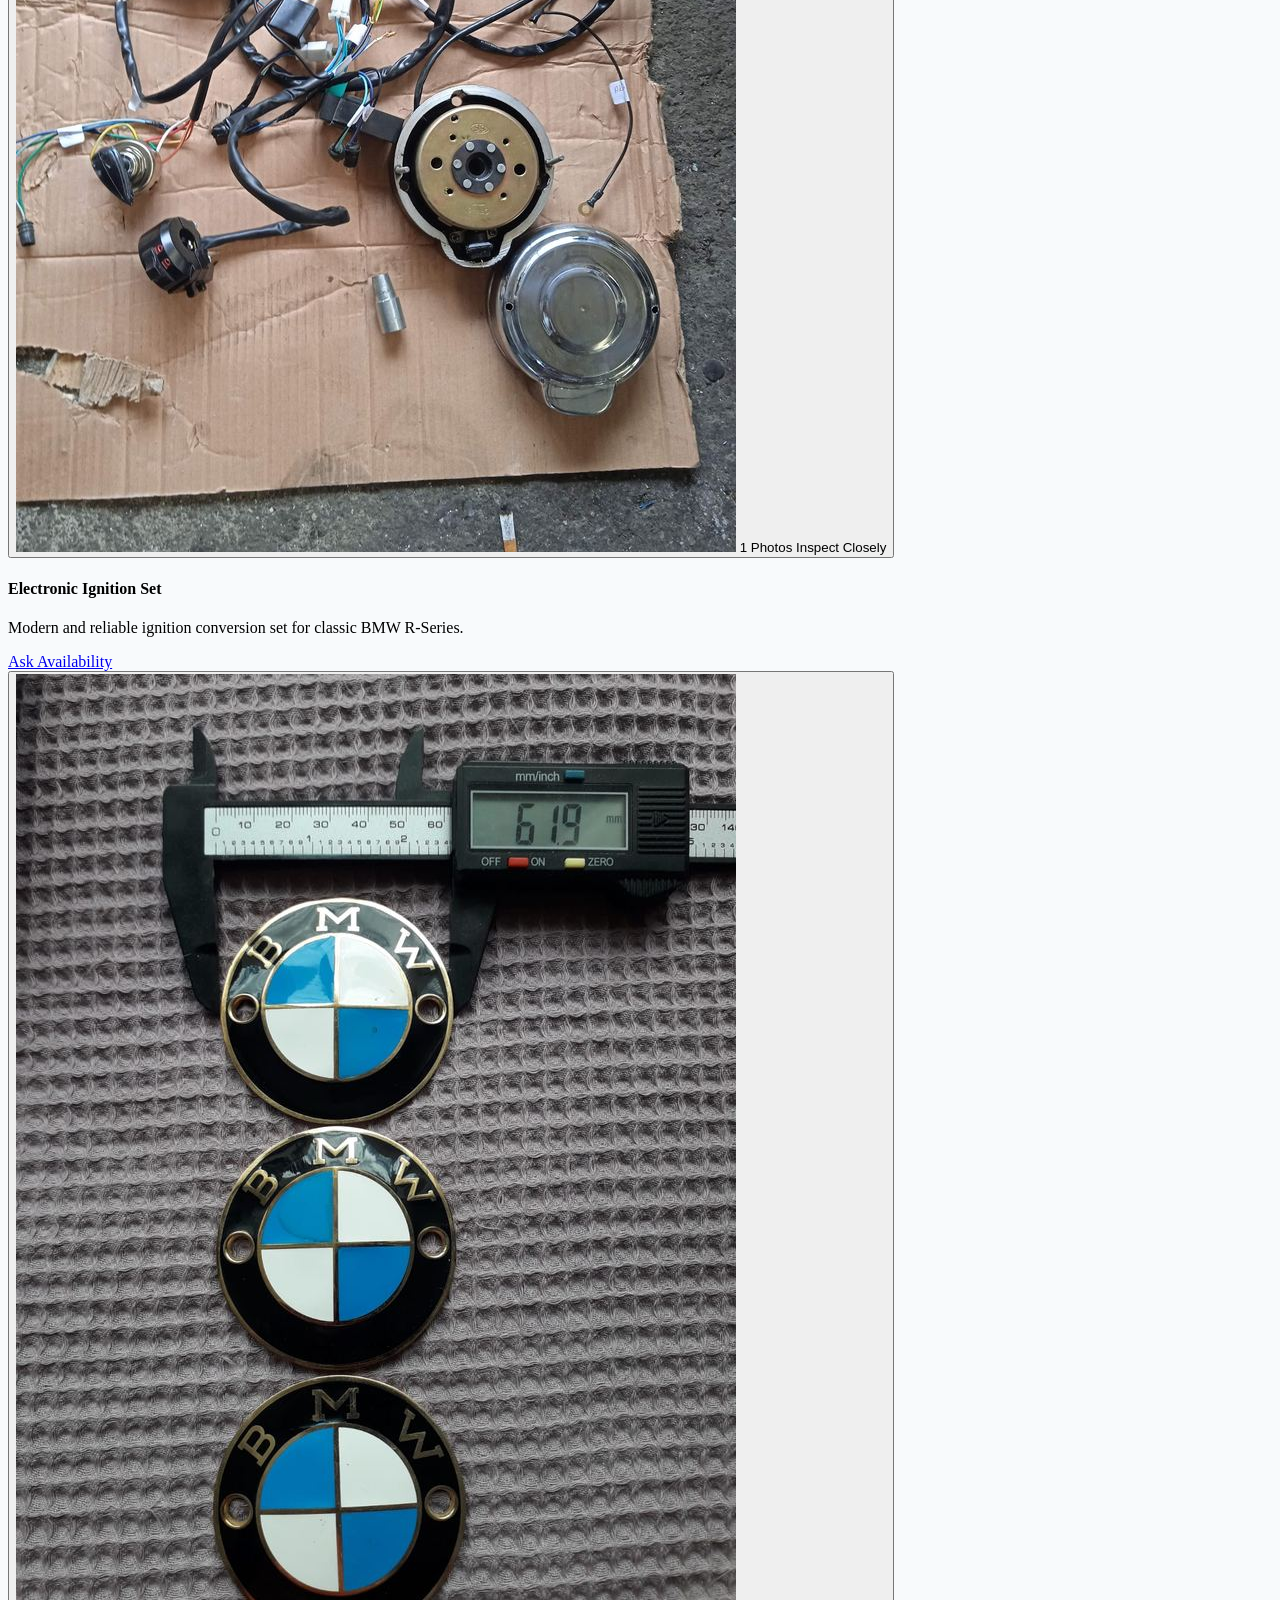
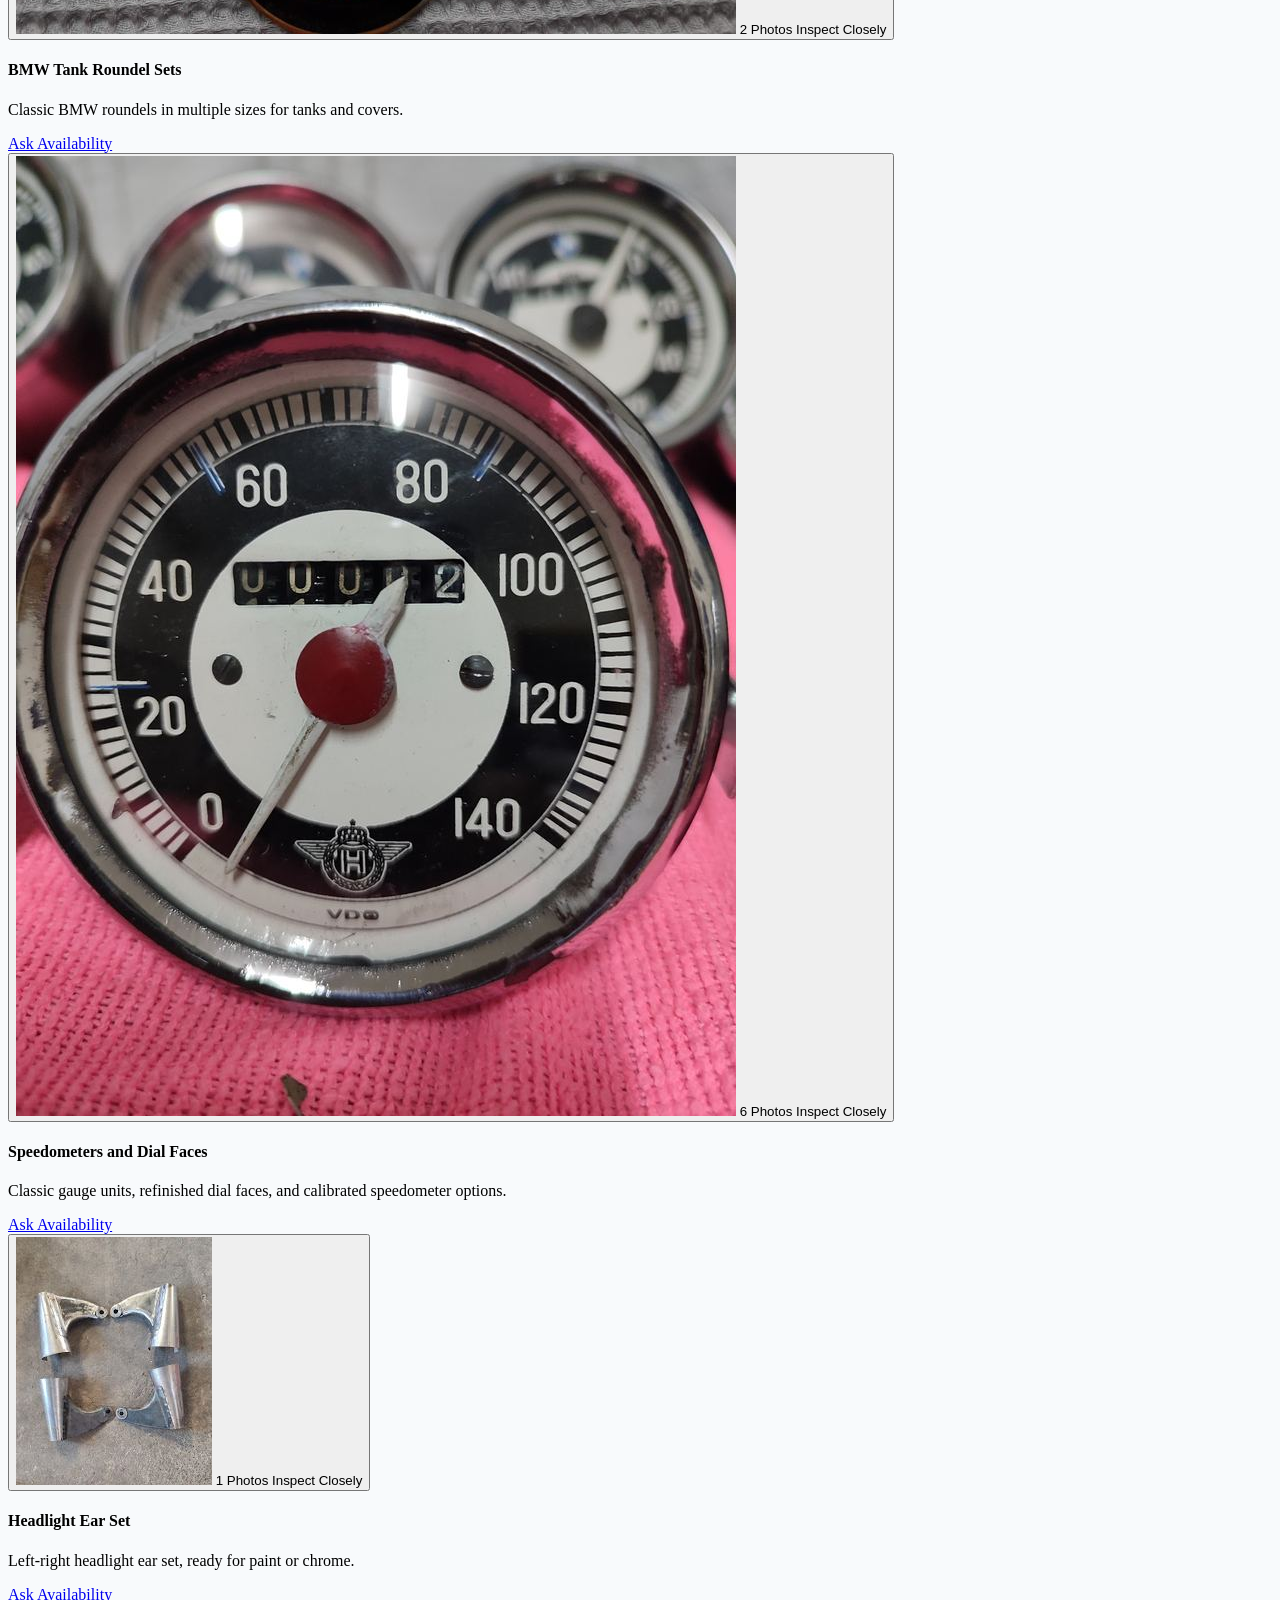
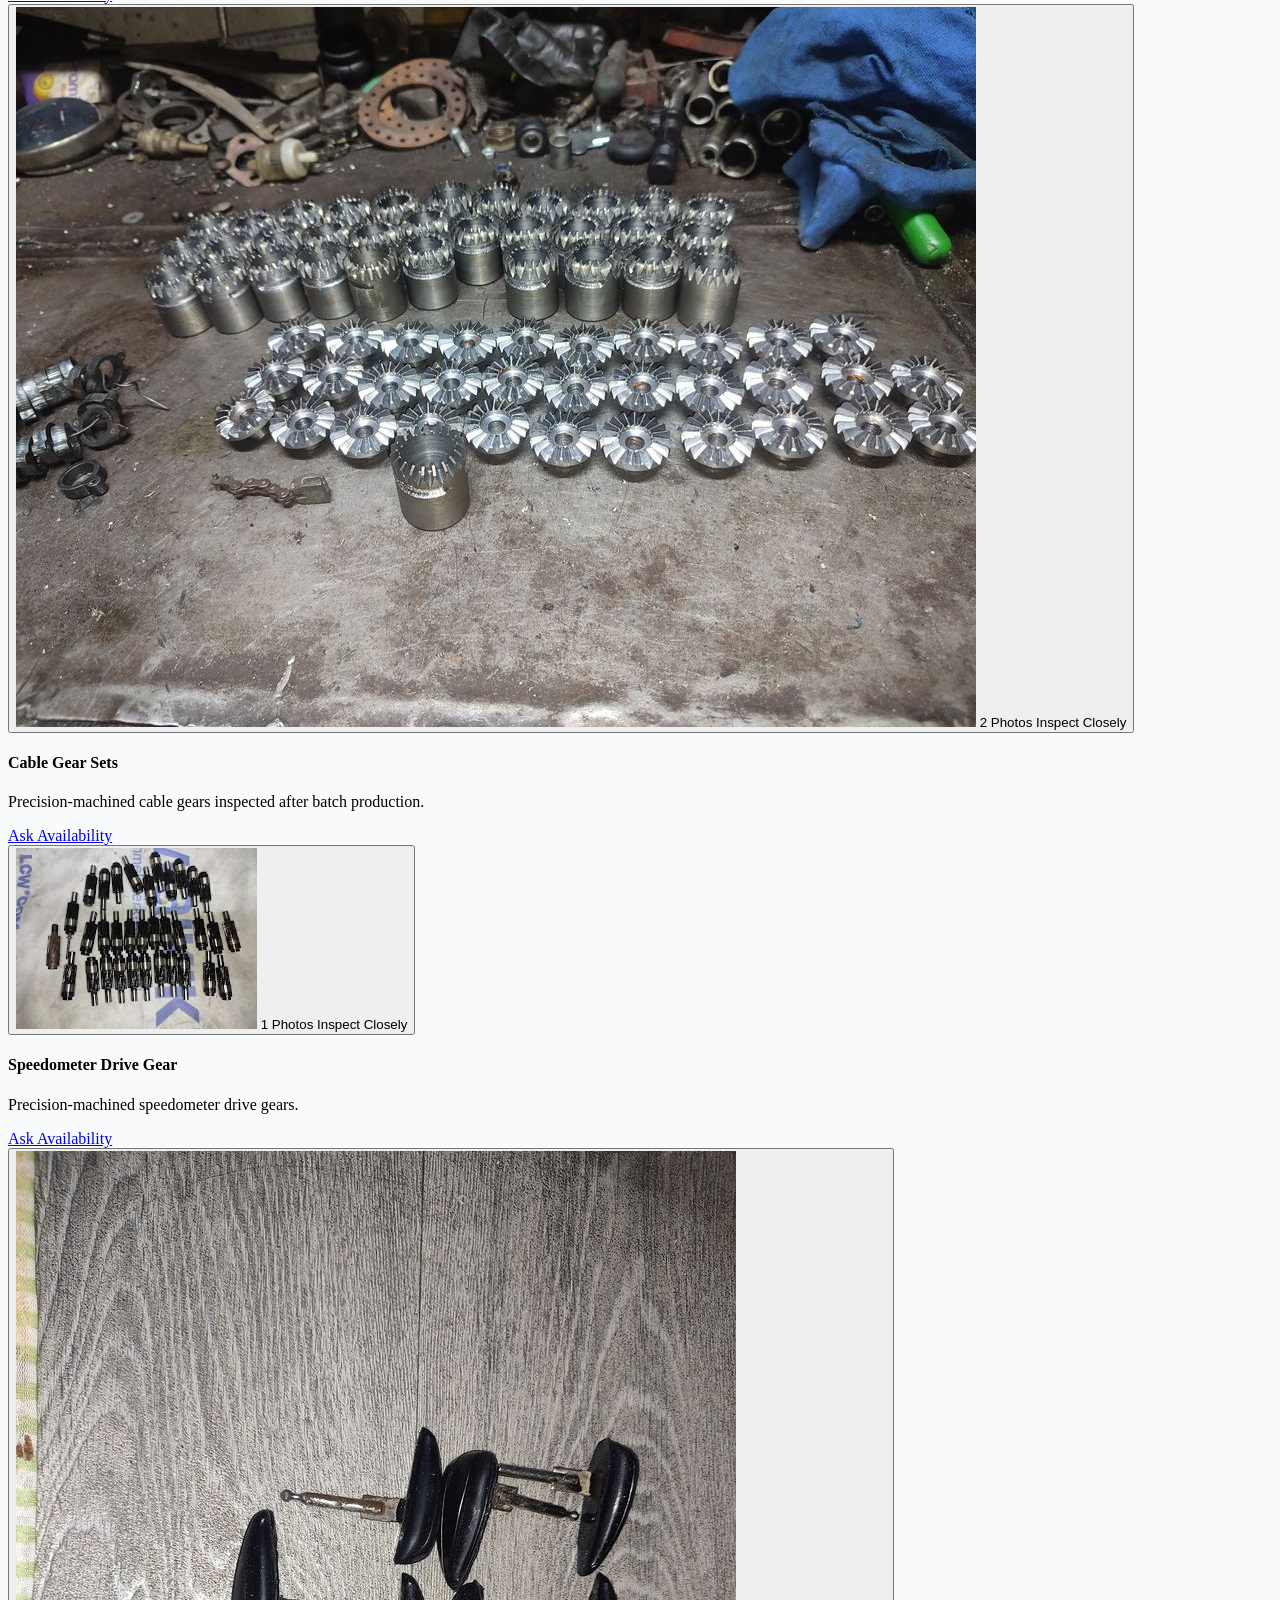
==== commit f853540a: "Add files via upload" ====
--- a/index-en.html
+++ b/index-en.html
@@ -49,7 +49,7 @@
     <header class="sticky top-0 z-50 bg-white/95 backdrop-blur-md border-b border-slate-200 shadow-sm">
         <a href="#bronz-bmw-armasi" class="flex min-h-9 items-center justify-center gap-2 bg-blue-800 px-4 py-2 text-center text-xs sm:text-sm font-semibold text-white hover:bg-blue-900 transition-colors">
             <span class="h-2 w-2 shrink-0 rounded-full bg-amber-400"></span>
-            <span>New product: Bronze BMW Roundel Set</span>
+            <span>New product: Bronze BMW Emblem</span>
             <span class="hidden sm:inline text-blue-100">·</span>
             <span class="hidden sm:inline font-bold underline underline-offset-4">View product</span>
         </a>
@@ -211,13 +211,13 @@
 
             <article id="bronz-bmw-armasi" class="scroll-mt-36 bg-white border border-slate-200 rounded-lg p-2.5 sm:p-4 flex flex-col justify-between shadow-sm hover:shadow-md hover:border-blue-300 transition-all">
                 <div>
-                    <button type="button" class="group/image aspect-square w-full bg-slate-100 rounded-md mb-3 relative overflow-hidden cursor-zoom-in border border-slate-200" data-gallery="bronz-bmw-armasi.jpg" data-preview-gallery="previews/bronz-bmw-armasi.jpg" data-title="Bronze BMW Roundel Set" aria-label="Inspect Closely">
-                        <img src="previews/bronz-bmw-armasi.jpg" alt="Bronze BMW Roundel Set" class="w-full h-full object-cover group-hover/image:scale-105 transition-transform duration-500" loading="lazy" onerror="this.style.display='none';">
+                    <button type="button" class="group/image aspect-square w-full bg-slate-100 rounded-md mb-3 relative overflow-hidden cursor-zoom-in border border-slate-200" data-gallery="bronz-bmw-armasi.jpg" data-preview-gallery="previews/bronz-bmw-armasi.jpg" data-title="Bronze BMW Emblem" aria-label="Inspect Closely">
+                        <img src="previews/bronz-bmw-armasi.jpg" alt="Bronze BMW Emblem" class="w-full h-full object-cover group-hover/image:scale-105 transition-transform duration-500" loading="lazy" onerror="this.style.display='none';">
                         <span class="absolute left-3 top-3 rounded-full bg-white/95 px-3 py-1 text-[11px] font-bold text-blue-800 border border-blue-200 shadow-sm">1 Photos</span>
                         <span class="absolute inset-x-0 bottom-0 bg-gradient-to-t from-blue-950/85 to-transparent px-3 pb-3 pt-10 text-left text-xs font-semibold text-white opacity-0 group-hover/image:opacity-100 transition-opacity">Inspect Closely</span>
                     <span class="absolute right-3 top-3 rounded-full bg-amber-400 px-3 py-1 text-[11px] font-extrabold text-slate-950 border border-amber-500 shadow-sm">New</span></button>
-                    <h4 class="text-sm sm:text-base font-bold text-slate-950 mb-1 leading-snug">Bronze BMW Roundel Set</h4>
-                    <p class="product-desc text-xs sm:text-sm text-slate-600 mb-3 sm:mb-4 leading-relaxed">Bronze-detailed roundel set for classic BMW motorcycles, supplied with mounting rings and screws.</p>
+                    <h4 class="text-sm sm:text-base font-bold text-slate-950 mb-1 leading-snug">Bronze BMW Emblem</h4>
+                    <p class="product-desc text-xs sm:text-sm text-slate-600 mb-3 sm:mb-4 leading-relaxed">Bronze-detailed emblem for classic BMW motorcycles, supplied with mounting rings and screws.</p>
                 </div>
                 <a href="#contact" class="mt-1 sm:mt-2 inline-flex items-center justify-center rounded-md bg-blue-700 px-2 sm:px-4 py-2 sm:py-2.5 text-[11px] sm:text-sm font-bold text-white hover:bg-blue-800 transition-colors text-center leading-tight">Ask Availability</a>
             </article>
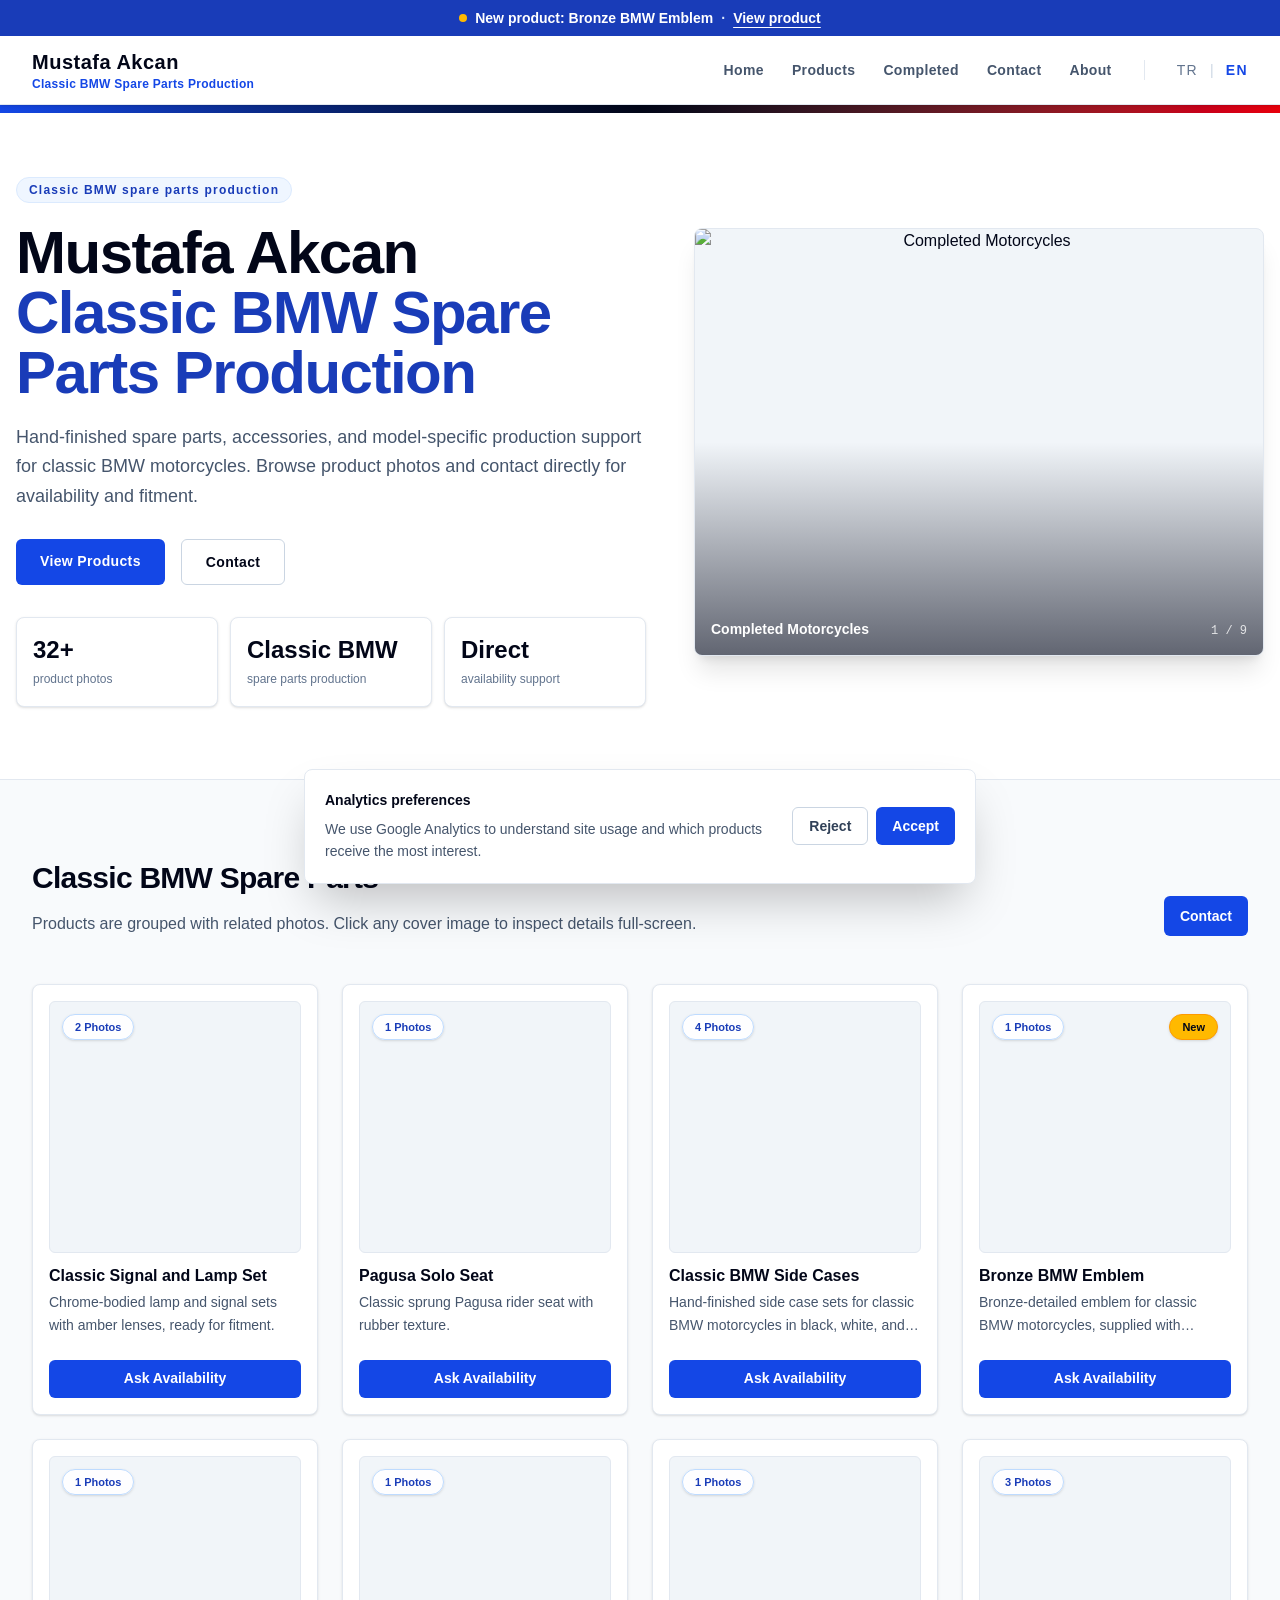
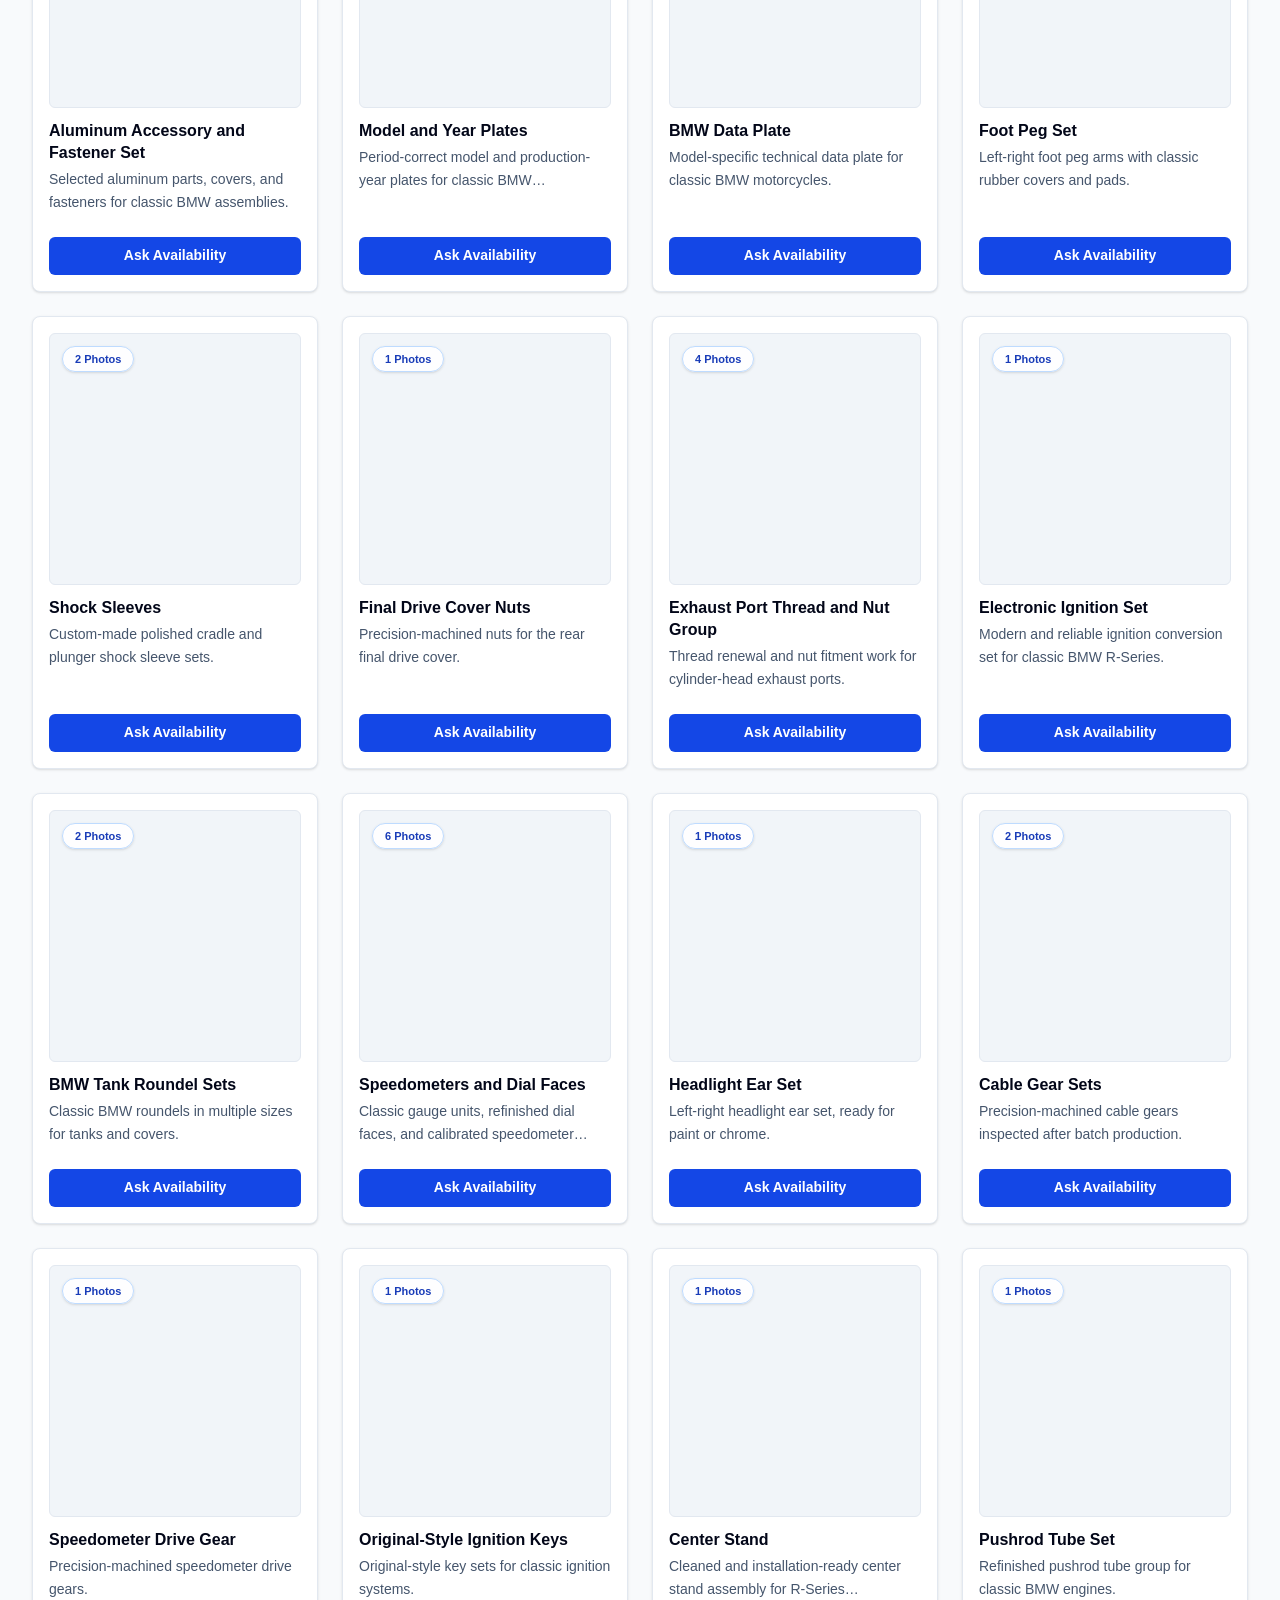
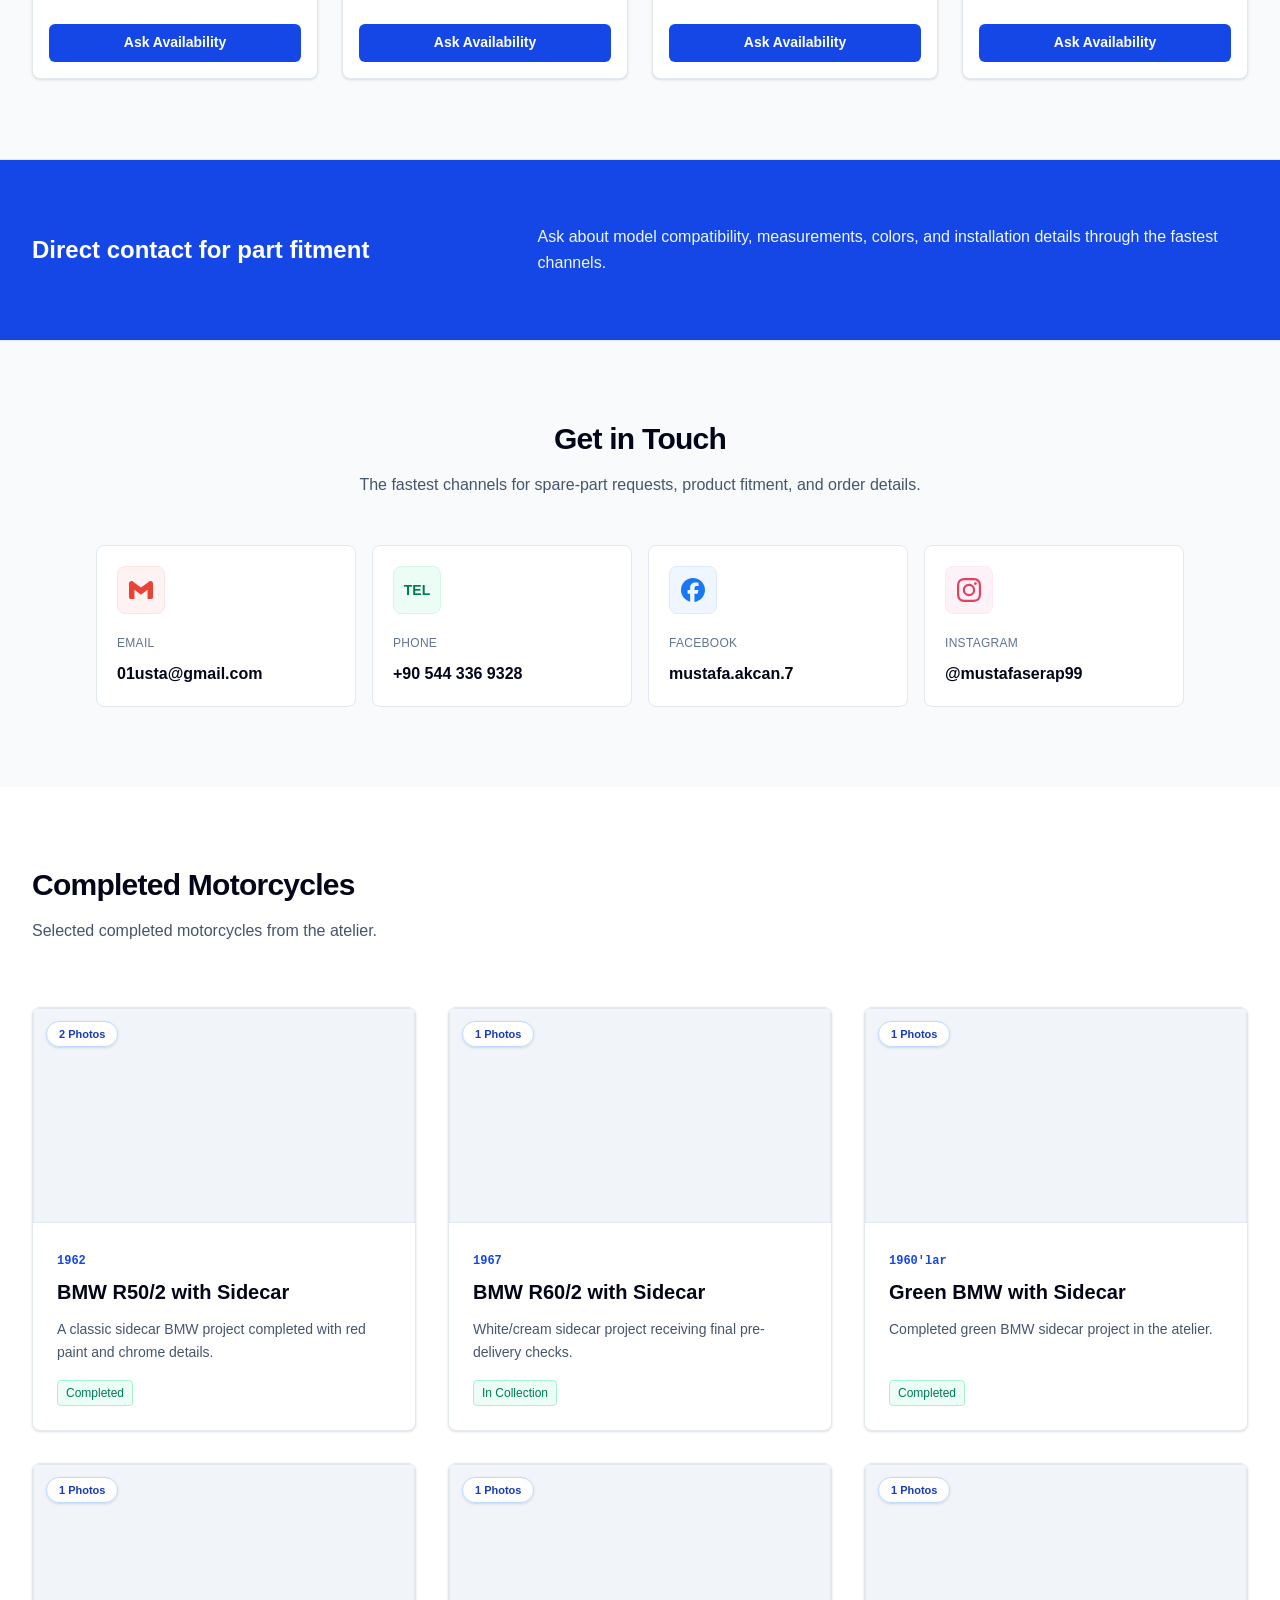
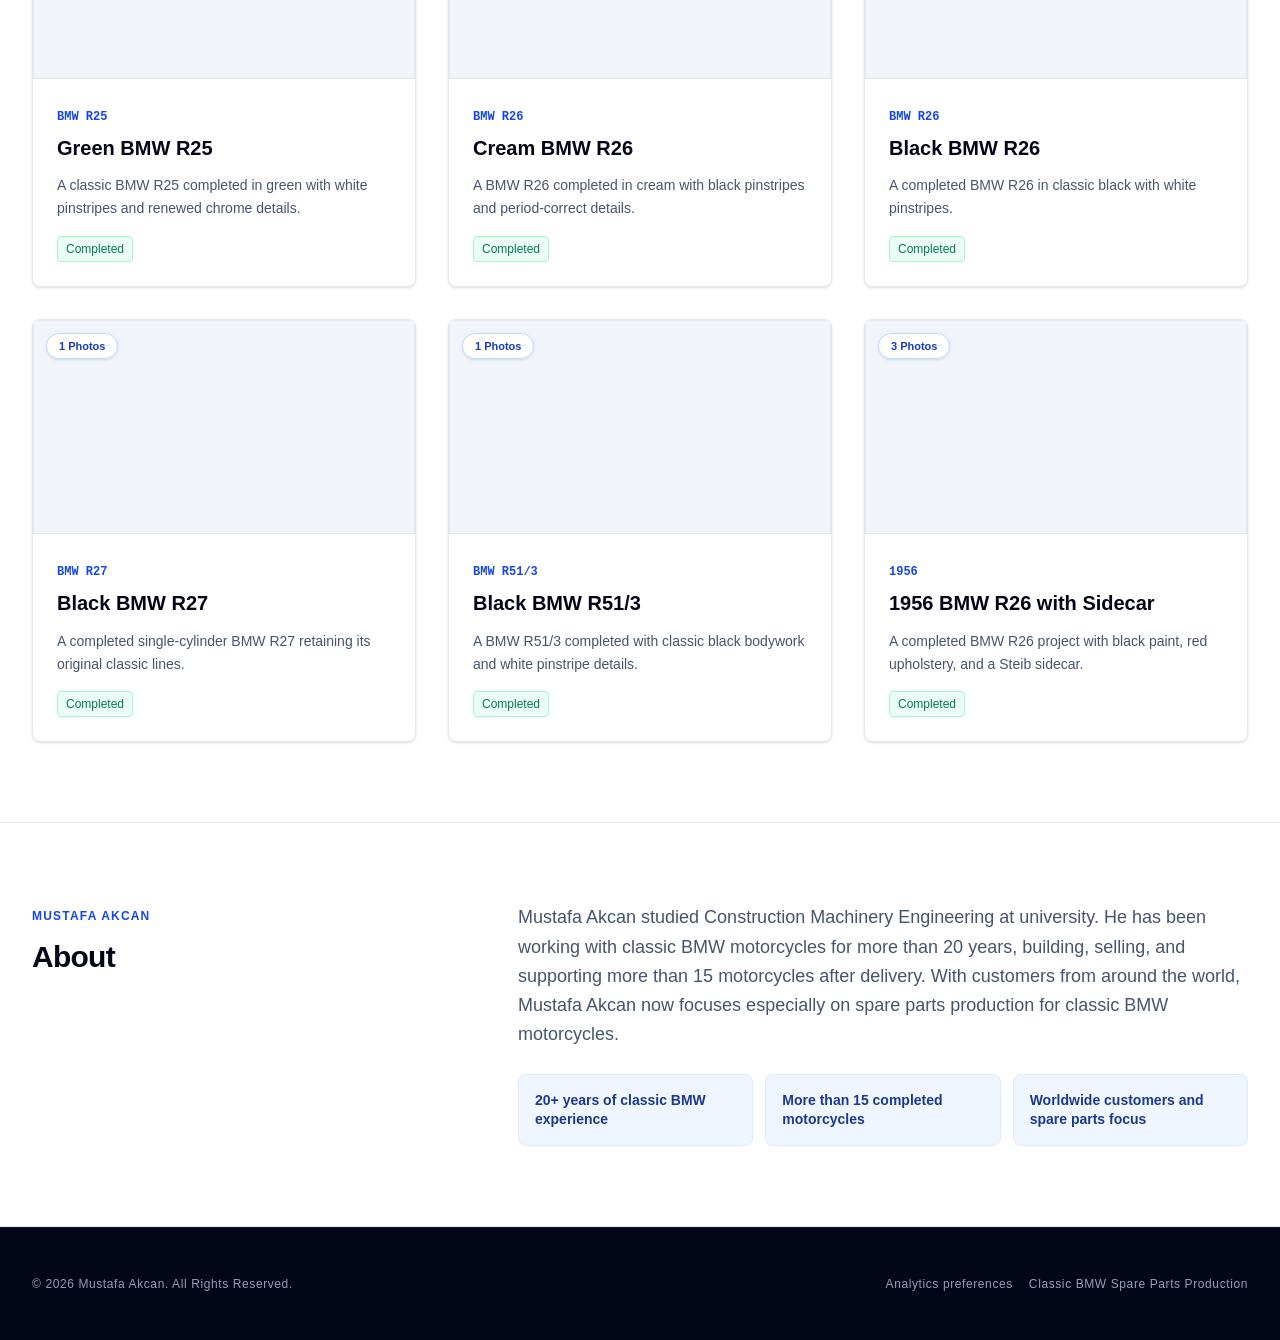
==== commit 6ee9d307: "Add files via upload" ====
--- a/index-en.html
+++ b/index-en.html
@@ -4,10 +4,27 @@
     <meta charset="UTF-8">
     <meta name="viewport" content="width=device-width, initial-scale=1.0">
     <title>Mustafa Akcan - Classic BMW Spare Parts Production</title>
-    <link rel="icon" href="favicon.ico?v=2" sizes="any">
-    <link rel="icon" type="image/png" href="favicon.png?v=2">
-    <link rel="apple-touch-icon" href="apple-touch-icon.png?v=2">
+    <link rel="icon" href="favicon.ico?v=3" sizes="any">
+    <link rel="icon" type="image/png" href="favicon.png?v=3">
+    <link rel="apple-touch-icon" href="apple-touch-icon.png?v=3">
+    <link rel="stylesheet" href="site.css">
+    <link rel="canonical" href="https://classicbmwparts.netlify.app/">
+    <link rel="alternate" hreflang="en" href="https://classicbmwparts.netlify.app/">
+    <link rel="alternate" hreflang="tr" href="https://classicbmwparts.netlify.app/index-tr.html">
+    <link rel="alternate" hreflang="x-default" href="https://classicbmwparts.netlify.app/">
     <meta name="description" content="Hand-finished spare parts, accessories, and model-specific production support for classic BMW motorcycles. Browse product photos and contact directly for availability and fitment.">
+    <meta property="og:type" content="website">
+    <meta property="og:site_name" content="Mustafa Akcan Classic BMW">
+    <meta property="og:title" content="Mustafa Akcan - Classic BMW Spare Parts Production">
+    <meta property="og:description" content="Hand-finished spare parts, accessories, and model-specific production support for classic BMW motorcycles. Browse product photos and contact directly for availability and fitment.">
+    <meta property="og:url" content="https://classicbmwparts.netlify.app/">
+    <meta property="og:image" content="https://classicbmwparts.netlify.app/bronz-bmw-armasi-4dbd3deaab.jpg">
+    <meta property="og:image:alt" content="New product: Bronze BMW Emblem">
+    <meta property="og:locale" content="en_US">
+    <meta name="twitter:card" content="summary_large_image">
+    <meta name="twitter:title" content="Mustafa Akcan - Classic BMW Spare Parts Production">
+    <meta name="twitter:description" content="Hand-finished spare parts, accessories, and model-specific production support for classic BMW motorcycles. Browse product photos and contact directly for availability and fitment.">
+    <meta name="twitter:image" content="https://classicbmwparts.netlify.app/bronz-bmw-armasi-4dbd3deaab.jpg">
     <script>
         window.dataLayer = window.dataLayer || [];
         window.gtag = function() { dataLayer.push(arguments); };
@@ -25,24 +42,6 @@
         });
     </script>
     <script async src="https://www.googletagmanager.com/gtag/js?id=G-MR6TZE8PKE"></script>
-    <script src="https://cdn.jsdelivr.net/npm/@tailwindcss/browser@4"></script>
-    <style>
-        html { scroll-behavior: smooth; }
-        button, a { -webkit-tap-highlight-color: transparent; }
-        body { background: #f8fafc; }
-        .product-desc {
-            display: -webkit-box;
-            -webkit-line-clamp: 2;
-            -webkit-box-orient: vertical;
-            overflow: hidden;
-        }
-        .rest-desc {
-            display: -webkit-box;
-            -webkit-line-clamp: 2;
-            -webkit-box-orient: vertical;
-            overflow: hidden;
-        }
-    </style>
 </head>
 <body class="bg-slate-50 text-slate-950 font-sans antialiased selection:bg-blue-700 selection:text-white">
 
@@ -108,8 +107,8 @@
                 </div>
                 </div>
             </div>
-            <button type="button" id="hero-gallery" class="relative aspect-[4/3] rounded-lg overflow-hidden border border-slate-200 bg-slate-100 shadow-xl cursor-zoom-in" data-gallery="img-20191027-wa0004.jpeg|20210520-182342.jpg|received-371333108228085.jpeg|r25.jpeg|r26.jpg|r26.png|r27.jpeg|r51-3.jpeg|sepetli3.jpg" data-preview-gallery="previews/img-20191027-wa0004.jpg|previews/20210520-182342.jpg|previews/received-371333108228085.jpg|previews/r25.jpg|previews/r26.jpg|previews/r26-2.jpg|previews/r27.jpg|previews/r51-3.jpg|previews/sepetli3.jpg" data-title="Completed Motorcycles" aria-label="Inspect Closely">
-                <img id="hero-gallery-image" src="previews/img-20191027-wa0004.jpg" alt="Completed Motorcycles" class="w-full h-full object-cover transition-opacity duration-500" loading="eager">
+            <button type="button" id="hero-gallery" class="relative aspect-[4/3] rounded-lg overflow-hidden border border-slate-200 bg-slate-100 shadow-xl cursor-zoom-in" data-gallery="img-20191027-wa0004-57af252caa.jpg|20210520-182342-de51911585.jpg|received-371333108228085-100cfca296.jpg|r25-4a63cb422d.jpg|r26-82de9fdd3c.jpg|r26-4ed11b4d1e.jpg|r27-398144f1f0.jpg|r51-3-184543a806.jpg|sepetli3-5cb428f70d.jpg" data-preview-gallery="previews/img-20191027-wa0004-57af252caa-preview.jpg|previews/20210520-182342-de51911585-preview.jpg|previews/received-371333108228085-100cfca296-preview.jpg|previews/r25-4a63cb422d-preview.jpg|previews/r26-82de9fdd3c-preview.jpg|previews/r26-4ed11b4d1e-preview.jpg|previews/r27-398144f1f0-preview.jpg|previews/r51-3-184543a806-preview.jpg|previews/sepetli3-5cb428f70d-preview.jpg" data-title="Completed Motorcycles" aria-label="Inspect Closely: Completed Motorcycles">
+                <img id="hero-gallery-image" src="previews/img-20191027-wa0004-57af252caa-preview.jpg" alt="Completed Motorcycles" class="w-full h-full object-cover transition-opacity duration-500" loading="eager">
                 <div class="absolute inset-0 bg-gradient-to-t from-slate-950/60 via-transparent to-transparent"></div>
                 <span class="absolute left-4 bottom-4 text-sm font-semibold text-white">Completed Motorcycles</span>
                 <span id="hero-gallery-count" class="absolute right-4 bottom-4 text-xs font-mono text-white/80">1 / 9</span>
@@ -172,8 +171,8 @@
         <div class="grid grid-cols-2 sm:grid-cols-2 lg:grid-cols-3 xl:grid-cols-4 gap-3 sm:gap-6">
             <article class="scroll-mt-36 bg-white border border-slate-200 rounded-lg p-2.5 sm:p-4 flex flex-col justify-between shadow-sm hover:shadow-md hover:border-blue-300 transition-all">
                 <div>
-                    <button type="button" class="group/image aspect-square w-full bg-slate-100 rounded-md mb-3 relative overflow-hidden cursor-zoom-in border border-slate-200" data-gallery="20200806-000211.jpg|img-20231014-222831.jpg" data-preview-gallery="previews/20200806-000211.jpg|previews/img-20231014-222831.jpg" data-title="Classic Signal and Lamp Set" aria-label="Inspect Closely">
-                        <img src="previews/20200806-000211.jpg" alt="Classic Signal and Lamp Set" class="w-full h-full object-cover group-hover/image:scale-105 transition-transform duration-500" loading="lazy" onerror="this.style.display='none';">
+                    <button type="button" class="group/image aspect-square w-full bg-slate-100 rounded-md mb-3 relative overflow-hidden cursor-zoom-in border border-slate-200" data-gallery="20200806-000211-bc0ae805bd.jpg|img-20231014-222831-dfd1135fe5.jpg" data-preview-gallery="previews/20200806-000211-bc0ae805bd-preview.jpg|previews/img-20231014-222831-dfd1135fe5-preview.jpg" data-title="Classic Signal and Lamp Set" aria-label="Inspect Closely: Classic Signal and Lamp Set">
+                        <img src="previews/20200806-000211-bc0ae805bd-preview.jpg" alt="Classic Signal and Lamp Set" class="w-full h-full object-cover group-hover/image:scale-105 transition-transform duration-500" loading="lazy" onerror="this.style.display='none';">
                         <span class="absolute left-3 top-3 rounded-full bg-white/95 px-3 py-1 text-[11px] font-bold text-blue-800 border border-blue-200 shadow-sm">2 Photos</span>
                         <span class="absolute inset-x-0 bottom-0 bg-gradient-to-t from-blue-950/85 to-transparent px-3 pb-3 pt-10 text-left text-xs font-semibold text-white opacity-0 group-hover/image:opacity-100 transition-opacity">Inspect Closely</span>
                     </button>
@@ -185,8 +184,8 @@
 
             <article class="scroll-mt-36 bg-white border border-slate-200 rounded-lg p-2.5 sm:p-4 flex flex-col justify-between shadow-sm hover:shadow-md hover:border-blue-300 transition-all">
                 <div>
-                    <button type="button" class="group/image aspect-square w-full bg-slate-100 rounded-md mb-3 relative overflow-hidden cursor-zoom-in border border-slate-200" data-gallery="received-2287945074680398.jpeg" data-preview-gallery="previews/received-2287945074680398.jpg" data-title="Pagusa Solo Seat" aria-label="Inspect Closely">
-                        <img src="previews/received-2287945074680398.jpg" alt="Pagusa Solo Seat" class="w-full h-full object-cover group-hover/image:scale-105 transition-transform duration-500" loading="lazy" onerror="this.style.display='none';">
+                    <button type="button" class="group/image aspect-square w-full bg-slate-100 rounded-md mb-3 relative overflow-hidden cursor-zoom-in border border-slate-200" data-gallery="received-2287945074680398-367dff047e.jpg" data-preview-gallery="previews/received-2287945074680398-367dff047e-preview.jpg" data-title="Pagusa Solo Seat" aria-label="Inspect Closely: Pagusa Solo Seat">
+                        <img src="previews/received-2287945074680398-367dff047e-preview.jpg" alt="Pagusa Solo Seat" class="w-full h-full object-cover group-hover/image:scale-105 transition-transform duration-500" loading="lazy" onerror="this.style.display='none';">
                         <span class="absolute left-3 top-3 rounded-full bg-white/95 px-3 py-1 text-[11px] font-bold text-blue-800 border border-blue-200 shadow-sm">1 Photos</span>
                         <span class="absolute inset-x-0 bottom-0 bg-gradient-to-t from-blue-950/85 to-transparent px-3 pb-3 pt-10 text-left text-xs font-semibold text-white opacity-0 group-hover/image:opacity-100 transition-opacity">Inspect Closely</span>
                     </button>
@@ -198,8 +197,8 @@
 
             <article class="scroll-mt-36 bg-white border border-slate-200 rounded-lg p-2.5 sm:p-4 flex flex-col justify-between shadow-sm hover:shadow-md hover:border-blue-300 transition-all">
                 <div>
-                    <button type="button" class="group/image aspect-square w-full bg-slate-100 rounded-md mb-3 relative overflow-hidden cursor-zoom-in border border-slate-200" data-gallery="classic-bmw-side-cases-black-finished.png|classic-bmw-side-cases-black-inside.png|img-20181126-001449.jpg|img-20181126-001651.jpg" data-preview-gallery="previews/classic-bmw-side-cases-black-finished.jpg|previews/classic-bmw-side-cases-black-inside.jpg|previews/img-20181126-001449.jpg|previews/img-20181126-001651.jpg" data-title="Classic BMW Side Cases" aria-label="Inspect Closely">
-                        <img src="previews/classic-bmw-side-cases-black-finished.jpg" alt="Classic BMW Side Cases" class="w-full h-full object-cover group-hover/image:scale-105 transition-transform duration-500" loading="lazy" onerror="this.style.display='none';">
+                    <button type="button" class="group/image aspect-square w-full bg-slate-100 rounded-md mb-3 relative overflow-hidden cursor-zoom-in border border-slate-200" data-gallery="classic-bmw-side-cases-black-finished-4080d02053.jpg|classic-bmw-side-cases-black-inside-f94ed24061.jpg|img-20181126-001449-7b54b8deac.jpg|img-20181126-001651-d05c2427ca.jpg" data-preview-gallery="previews/classic-bmw-side-cases-black-finished-4080d02053-preview.jpg|previews/classic-bmw-side-cases-black-inside-f94ed24061-preview.jpg|previews/img-20181126-001449-7b54b8deac-preview.jpg|previews/img-20181126-001651-d05c2427ca-preview.jpg" data-title="Classic BMW Side Cases" aria-label="Inspect Closely: Classic BMW Side Cases">
+                        <img src="previews/classic-bmw-side-cases-black-finished-4080d02053-preview.jpg" alt="Classic BMW Side Cases" class="w-full h-full object-cover group-hover/image:scale-105 transition-transform duration-500" loading="lazy" onerror="this.style.display='none';">
                         <span class="absolute left-3 top-3 rounded-full bg-white/95 px-3 py-1 text-[11px] font-bold text-blue-800 border border-blue-200 shadow-sm">4 Photos</span>
                         <span class="absolute inset-x-0 bottom-0 bg-gradient-to-t from-blue-950/85 to-transparent px-3 pb-3 pt-10 text-left text-xs font-semibold text-white opacity-0 group-hover/image:opacity-100 transition-opacity">Inspect Closely</span>
                     </button>
@@ -211,8 +210,8 @@
 
             <article id="bronz-bmw-armasi" class="scroll-mt-36 bg-white border border-slate-200 rounded-lg p-2.5 sm:p-4 flex flex-col justify-between shadow-sm hover:shadow-md hover:border-blue-300 transition-all">
                 <div>
-                    <button type="button" class="group/image aspect-square w-full bg-slate-100 rounded-md mb-3 relative overflow-hidden cursor-zoom-in border border-slate-200" data-gallery="bronz-bmw-armasi.jpg" data-preview-gallery="previews/bronz-bmw-armasi.jpg" data-title="Bronze BMW Emblem" aria-label="Inspect Closely">
-                        <img src="previews/bronz-bmw-armasi.jpg" alt="Bronze BMW Emblem" class="w-full h-full object-cover group-hover/image:scale-105 transition-transform duration-500" loading="lazy" onerror="this.style.display='none';">
+                    <button type="button" class="group/image aspect-square w-full bg-slate-100 rounded-md mb-3 relative overflow-hidden cursor-zoom-in border border-slate-200" data-gallery="bronz-bmw-armasi-4dbd3deaab.jpg" data-preview-gallery="previews/bronz-bmw-armasi-4dbd3deaab-preview.jpg" data-title="Bronze BMW Emblem" aria-label="Inspect Closely: Bronze BMW Emblem">
+                        <img src="previews/bronz-bmw-armasi-4dbd3deaab-preview.jpg" alt="Bronze BMW Emblem" class="w-full h-full object-cover group-hover/image:scale-105 transition-transform duration-500" loading="lazy" onerror="this.style.display='none';">
                         <span class="absolute left-3 top-3 rounded-full bg-white/95 px-3 py-1 text-[11px] font-bold text-blue-800 border border-blue-200 shadow-sm">1 Photos</span>
                         <span class="absolute inset-x-0 bottom-0 bg-gradient-to-t from-blue-950/85 to-transparent px-3 pb-3 pt-10 text-left text-xs font-semibold text-white opacity-0 group-hover/image:opacity-100 transition-opacity">Inspect Closely</span>
                     <span class="absolute right-3 top-3 rounded-full bg-amber-400 px-3 py-1 text-[11px] font-extrabold text-slate-950 border border-amber-500 shadow-sm">New</span></button>
@@ -224,8 +223,8 @@
 
             <article class="scroll-mt-36 bg-white border border-slate-200 rounded-lg p-2.5 sm:p-4 flex flex-col justify-between shadow-sm hover:shadow-md hover:border-blue-300 transition-all">
                 <div>
-                    <button type="button" class="group/image aspect-square w-full bg-slate-100 rounded-md mb-3 relative overflow-hidden cursor-zoom-in border border-slate-200" data-gallery="20191002-214744.jpg" data-preview-gallery="previews/20191002-214744.jpg" data-title="Aluminum Accessory and Fastener Set" aria-label="Inspect Closely">
-                        <img src="previews/20191002-214744.jpg" alt="Aluminum Accessory and Fastener Set" class="w-full h-full object-cover group-hover/image:scale-105 transition-transform duration-500" loading="lazy" onerror="this.style.display='none';">
+                    <button type="button" class="group/image aspect-square w-full bg-slate-100 rounded-md mb-3 relative overflow-hidden cursor-zoom-in border border-slate-200" data-gallery="20191002-214744-08f04ec933.jpg" data-preview-gallery="previews/20191002-214744-08f04ec933-preview.jpg" data-title="Aluminum Accessory and Fastener Set" aria-label="Inspect Closely: Aluminum Accessory and Fastener Set">
+                        <img src="previews/20191002-214744-08f04ec933-preview.jpg" alt="Aluminum Accessory and Fastener Set" class="w-full h-full object-cover group-hover/image:scale-105 transition-transform duration-500" loading="lazy" onerror="this.style.display='none';">
                         <span class="absolute left-3 top-3 rounded-full bg-white/95 px-3 py-1 text-[11px] font-bold text-blue-800 border border-blue-200 shadow-sm">1 Photos</span>
                         <span class="absolute inset-x-0 bottom-0 bg-gradient-to-t from-blue-950/85 to-transparent px-3 pb-3 pt-10 text-left text-xs font-semibold text-white opacity-0 group-hover/image:opacity-100 transition-opacity">Inspect Closely</span>
                     </button>
@@ -237,8 +236,8 @@
 
             <article class="scroll-mt-36 bg-white border border-slate-200 rounded-lg p-2.5 sm:p-4 flex flex-col justify-between shadow-sm hover:shadow-md hover:border-blue-300 transition-all">
                 <div>
-                    <button type="button" class="group/image aspect-square w-full bg-slate-100 rounded-md mb-3 relative overflow-hidden cursor-zoom-in border border-slate-200" data-gallery="20200113-201342.jpg" data-preview-gallery="previews/20200113-201342.jpg" data-title="Model and Year Plates" aria-label="Inspect Closely">
-                        <img src="previews/20200113-201342.jpg" alt="Model and Year Plates" class="w-full h-full object-cover group-hover/image:scale-105 transition-transform duration-500" loading="lazy" onerror="this.style.display='none';">
+                    <button type="button" class="group/image aspect-square w-full bg-slate-100 rounded-md mb-3 relative overflow-hidden cursor-zoom-in border border-slate-200" data-gallery="20200113-201342-a181da40eb.jpg" data-preview-gallery="previews/20200113-201342-a181da40eb-preview.jpg" data-title="Model and Year Plates" aria-label="Inspect Closely: Model and Year Plates">
+                        <img src="previews/20200113-201342-a181da40eb-preview.jpg" alt="Model and Year Plates" class="w-full h-full object-cover group-hover/image:scale-105 transition-transform duration-500" loading="lazy" onerror="this.style.display='none';">
                         <span class="absolute left-3 top-3 rounded-full bg-white/95 px-3 py-1 text-[11px] font-bold text-blue-800 border border-blue-200 shadow-sm">1 Photos</span>
                         <span class="absolute inset-x-0 bottom-0 bg-gradient-to-t from-blue-950/85 to-transparent px-3 pb-3 pt-10 text-left text-xs font-semibold text-white opacity-0 group-hover/image:opacity-100 transition-opacity">Inspect Closely</span>
                     </button>
@@ -250,8 +249,8 @@
 
             <article class="scroll-mt-36 bg-white border border-slate-200 rounded-lg p-2.5 sm:p-4 flex flex-col justify-between shadow-sm hover:shadow-md hover:border-blue-300 transition-all">
                 <div>
-                    <button type="button" class="group/image aspect-square w-full bg-slate-100 rounded-md mb-3 relative overflow-hidden cursor-zoom-in border border-slate-200" data-gallery="img-20200723-wa0014.jpg" data-preview-gallery="previews/img-20200723-wa0014.jpg" data-title="BMW Data Plate" aria-label="Inspect Closely">
-                        <img src="previews/img-20200723-wa0014.jpg" alt="BMW Data Plate" class="w-full h-full object-cover group-hover/image:scale-105 transition-transform duration-500" loading="lazy" onerror="this.style.display='none';">
+                    <button type="button" class="group/image aspect-square w-full bg-slate-100 rounded-md mb-3 relative overflow-hidden cursor-zoom-in border border-slate-200" data-gallery="img-20200723-wa0014-246bc1af4f.jpg" data-preview-gallery="previews/img-20200723-wa0014-246bc1af4f-preview.jpg" data-title="BMW Data Plate" aria-label="Inspect Closely: BMW Data Plate">
+                        <img src="previews/img-20200723-wa0014-246bc1af4f-preview.jpg" alt="BMW Data Plate" class="w-full h-full object-cover group-hover/image:scale-105 transition-transform duration-500" loading="lazy" onerror="this.style.display='none';">
                         <span class="absolute left-3 top-3 rounded-full bg-white/95 px-3 py-1 text-[11px] font-bold text-blue-800 border border-blue-200 shadow-sm">1 Photos</span>
                         <span class="absolute inset-x-0 bottom-0 bg-gradient-to-t from-blue-950/85 to-transparent px-3 pb-3 pt-10 text-left text-xs font-semibold text-white opacity-0 group-hover/image:opacity-100 transition-opacity">Inspect Closely</span>
                     </button>
@@ -263,8 +262,8 @@
 
             <article class="scroll-mt-36 bg-white border border-slate-200 rounded-lg p-2.5 sm:p-4 flex flex-col justify-between shadow-sm hover:shadow-md hover:border-blue-300 transition-all">
                 <div>
-                    <button type="button" class="group/image aspect-square w-full bg-slate-100 rounded-md mb-3 relative overflow-hidden cursor-zoom-in border border-slate-200" data-gallery="ayak-basma-demirleri-3.jpg|ayak-basma-demirleri-2.jpg|ayak-basma-derileri.jpg" data-preview-gallery="previews/ayak-basma-demirleri-3.jpg|previews/ayak-basma-demirleri-2.jpg|previews/ayak-basma-derileri.jpg" data-title="Foot Peg Set" aria-label="Inspect Closely">
-                        <img src="previews/ayak-basma-demirleri-3.jpg" alt="Foot Peg Set" class="w-full h-full object-cover group-hover/image:scale-105 transition-transform duration-500" loading="lazy" onerror="this.style.display='none';">
+                    <button type="button" class="group/image aspect-square w-full bg-slate-100 rounded-md mb-3 relative overflow-hidden cursor-zoom-in border border-slate-200" data-gallery="ayak-basma-demirleri-3-9e6ba3fa3e.jpg|ayak-basma-demirleri-2-ffff43f218.jpg|ayak-basma-derileri-f9cf0407d2.jpg" data-preview-gallery="previews/ayak-basma-demirleri-3-9e6ba3fa3e-preview.jpg|previews/ayak-basma-demirleri-2-ffff43f218-preview.jpg|previews/ayak-basma-derileri-f9cf0407d2-preview.jpg" data-title="Foot Peg Set" aria-label="Inspect Closely: Foot Peg Set">
+                        <img src="previews/ayak-basma-demirleri-3-9e6ba3fa3e-preview.jpg" alt="Foot Peg Set" class="w-full h-full object-cover group-hover/image:scale-105 transition-transform duration-500" loading="lazy" onerror="this.style.display='none';">
                         <span class="absolute left-3 top-3 rounded-full bg-white/95 px-3 py-1 text-[11px] font-bold text-blue-800 border border-blue-200 shadow-sm">3 Photos</span>
                         <span class="absolute inset-x-0 bottom-0 bg-gradient-to-t from-blue-950/85 to-transparent px-3 pb-3 pt-10 text-left text-xs font-semibold text-white opacity-0 group-hover/image:opacity-100 transition-opacity">Inspect Closely</span>
                     </button>
@@ -276,8 +275,8 @@
 
             <article class="scroll-mt-36 bg-white border border-slate-200 rounded-lg p-2.5 sm:p-4 flex flex-col justify-between shadow-sm hover:shadow-md hover:border-blue-300 transition-all">
                 <div>
-                    <button type="button" class="group/image aspect-square w-full bg-slate-100 rounded-md mb-3 relative overflow-hidden cursor-zoom-in border border-slate-200" data-gallery="besik-amortisor-kovanlar.jpg|kazk-amortisor-kovanlar.jpg" data-preview-gallery="previews/besik-amortisor-kovanlar.jpg|previews/kazk-amortisor-kovanlar.jpg" data-title="Shock Sleeves" aria-label="Inspect Closely">
-                        <img src="previews/besik-amortisor-kovanlar.jpg" alt="Shock Sleeves" class="w-full h-full object-cover group-hover/image:scale-105 transition-transform duration-500" loading="lazy" onerror="this.style.display='none';">
+                    <button type="button" class="group/image aspect-square w-full bg-slate-100 rounded-md mb-3 relative overflow-hidden cursor-zoom-in border border-slate-200" data-gallery="besik-amortisor-kovanlar-ce816eb565.jpg|kazk-amortisor-kovanlar-bdedb44a97.jpg" data-preview-gallery="previews/besik-amortisor-kovanlar-ce816eb565-preview.jpg|previews/kazk-amortisor-kovanlar-bdedb44a97-preview.jpg" data-title="Shock Sleeves" aria-label="Inspect Closely: Shock Sleeves">
+                        <img src="previews/besik-amortisor-kovanlar-ce816eb565-preview.jpg" alt="Shock Sleeves" class="w-full h-full object-cover group-hover/image:scale-105 transition-transform duration-500" loading="lazy" onerror="this.style.display='none';">
                         <span class="absolute left-3 top-3 rounded-full bg-white/95 px-3 py-1 text-[11px] font-bold text-blue-800 border border-blue-200 shadow-sm">2 Photos</span>
                         <span class="absolute inset-x-0 bottom-0 bg-gradient-to-t from-blue-950/85 to-transparent px-3 pb-3 pt-10 text-left text-xs font-semibold text-white opacity-0 group-hover/image:opacity-100 transition-opacity">Inspect Closely</span>
                     </button>
@@ -289,8 +288,8 @@
 
             <article class="scroll-mt-36 bg-white border border-slate-200 rounded-lg p-2.5 sm:p-4 flex flex-col justify-between shadow-sm hover:shadow-md hover:border-blue-300 transition-all">
                 <div>
-                    <button type="button" class="group/image aspect-square w-full bg-slate-100 rounded-md mb-3 relative overflow-hidden cursor-zoom-in border border-slate-200" data-gallery="diferansiyel-kapak-somunu.jpg" data-preview-gallery="previews/diferansiyel-kapak-somunu.jpg" data-title="Final Drive Cover Nuts" aria-label="Inspect Closely">
-                        <img src="previews/diferansiyel-kapak-somunu.jpg" alt="Final Drive Cover Nuts" class="w-full h-full object-cover group-hover/image:scale-105 transition-transform duration-500" loading="lazy" onerror="this.style.display='none';">
+                    <button type="button" class="group/image aspect-square w-full bg-slate-100 rounded-md mb-3 relative overflow-hidden cursor-zoom-in border border-slate-200" data-gallery="diferansiyel-kapak-somunu-ffe6d9a4dc.jpg" data-preview-gallery="previews/diferansiyel-kapak-somunu-ffe6d9a4dc-preview.jpg" data-title="Final Drive Cover Nuts" aria-label="Inspect Closely: Final Drive Cover Nuts">
+                        <img src="previews/diferansiyel-kapak-somunu-ffe6d9a4dc-preview.jpg" alt="Final Drive Cover Nuts" class="w-full h-full object-cover group-hover/image:scale-105 transition-transform duration-500" loading="lazy" onerror="this.style.display='none';">
                         <span class="absolute left-3 top-3 rounded-full bg-white/95 px-3 py-1 text-[11px] font-bold text-blue-800 border border-blue-200 shadow-sm">1 Photos</span>
                         <span class="absolute inset-x-0 bottom-0 bg-gradient-to-t from-blue-950/85 to-transparent px-3 pb-3 pt-10 text-left text-xs font-semibold text-white opacity-0 group-hover/image:opacity-100 transition-opacity">Inspect Closely</span>
                     </button>
@@ -302,8 +301,8 @@
 
             <article class="scroll-mt-36 bg-white border border-slate-200 rounded-lg p-2.5 sm:p-4 flex flex-col justify-between shadow-sm hover:shadow-md hover:border-blue-300 transition-all">
                 <div>
-                    <button type="button" class="group/image aspect-square w-full bg-slate-100 rounded-md mb-3 relative overflow-hidden cursor-zoom-in border border-slate-200" data-gallery="eksoz-bogaz-ve-somunu.jpg|eksok-bogaz-disi.jpg|eksoz-bogaz-dis-imalat.jpg|silindir-kapag-eksoz-bogaz-disi.jpg" data-preview-gallery="previews/eksoz-bogaz-ve-somunu.jpg|previews/eksok-bogaz-disi.jpg|previews/eksoz-bogaz-dis-imalat.jpg|previews/silindir-kapag-eksoz-bogaz-disi.jpg" data-title="Exhaust Port Thread and Nut Group" aria-label="Inspect Closely">
-                        <img src="previews/eksoz-bogaz-ve-somunu.jpg" alt="Exhaust Port Thread and Nut Group" class="w-full h-full object-cover group-hover/image:scale-105 transition-transform duration-500" loading="lazy" onerror="this.style.display='none';">
+                    <button type="button" class="group/image aspect-square w-full bg-slate-100 rounded-md mb-3 relative overflow-hidden cursor-zoom-in border border-slate-200" data-gallery="eksoz-bogaz-ve-somunu-1fc25bb787.jpg|eksok-bogaz-disi-caaccb9968.jpg|eksoz-bogaz-dis-imalat-9b0904beeb.jpg|silindir-kapag-eksoz-bogaz-disi-0fccae3148.jpg" data-preview-gallery="previews/eksoz-bogaz-ve-somunu-1fc25bb787-preview.jpg|previews/eksok-bogaz-disi-caaccb9968-preview.jpg|previews/eksoz-bogaz-dis-imalat-9b0904beeb-preview.jpg|previews/silindir-kapag-eksoz-bogaz-disi-0fccae3148-preview.jpg" data-title="Exhaust Port Thread and Nut Group" aria-label="Inspect Closely: Exhaust Port Thread and Nut Group">
+                        <img src="previews/eksoz-bogaz-ve-somunu-1fc25bb787-preview.jpg" alt="Exhaust Port Thread and Nut Group" class="w-full h-full object-cover group-hover/image:scale-105 transition-transform duration-500" loading="lazy" onerror="this.style.display='none';">
                         <span class="absolute left-3 top-3 rounded-full bg-white/95 px-3 py-1 text-[11px] font-bold text-blue-800 border border-blue-200 shadow-sm">4 Photos</span>
                         <span class="absolute inset-x-0 bottom-0 bg-gradient-to-t from-blue-950/85 to-transparent px-3 pb-3 pt-10 text-left text-xs font-semibold text-white opacity-0 group-hover/image:opacity-100 transition-opacity">Inspect Closely</span>
                     </button>
@@ -315,8 +314,8 @@
 
             <article class="scroll-mt-36 bg-white border border-slate-200 rounded-lg p-2.5 sm:p-4 flex flex-col justify-between shadow-sm hover:shadow-md hover:border-blue-300 transition-all">
                 <div>
-                    <button type="button" class="group/image aspect-square w-full bg-slate-100 rounded-md mb-3 relative overflow-hidden cursor-zoom-in border border-slate-200" data-gallery="elektronik-atesleme.jpg" data-preview-gallery="previews/elektronik-atesleme.jpg" data-title="Electronic Ignition Set" aria-label="Inspect Closely">
-                        <img src="previews/elektronik-atesleme.jpg" alt="Electronic Ignition Set" class="w-full h-full object-cover group-hover/image:scale-105 transition-transform duration-500" loading="lazy" onerror="this.style.display='none';">
+                    <button type="button" class="group/image aspect-square w-full bg-slate-100 rounded-md mb-3 relative overflow-hidden cursor-zoom-in border border-slate-200" data-gallery="elektronik-atesleme-97c1681ac6.jpg" data-preview-gallery="previews/elektronik-atesleme-97c1681ac6-preview.jpg" data-title="Electronic Ignition Set" aria-label="Inspect Closely: Electronic Ignition Set">
+                        <img src="previews/elektronik-atesleme-97c1681ac6-preview.jpg" alt="Electronic Ignition Set" class="w-full h-full object-cover group-hover/image:scale-105 transition-transform duration-500" loading="lazy" onerror="this.style.display='none';">
                         <span class="absolute left-3 top-3 rounded-full bg-white/95 px-3 py-1 text-[11px] font-bold text-blue-800 border border-blue-200 shadow-sm">1 Photos</span>
                         <span class="absolute inset-x-0 bottom-0 bg-gradient-to-t from-blue-950/85 to-transparent px-3 pb-3 pt-10 text-left text-xs font-semibold text-white opacity-0 group-hover/image:opacity-100 transition-opacity">Inspect Closely</span>
                     </button>
@@ -328,8 +327,8 @@
 
             <article class="scroll-mt-36 bg-white border border-slate-200 rounded-lg p-2.5 sm:p-4 flex flex-col justify-between shadow-sm hover:shadow-md hover:border-blue-300 transition-all">
                 <div>
-                    <button type="button" class="group/image aspect-square w-full bg-slate-100 rounded-md mb-3 relative overflow-hidden cursor-zoom-in border border-slate-200" data-gallery="img-20210605-wa0004.jpg|img-20190408-175037.jpg" data-preview-gallery="previews/img-20210605-wa0004.jpg|previews/img-20190408-175037.jpg" data-title="BMW Tank Roundel Sets" aria-label="Inspect Closely">
-                        <img src="previews/img-20210605-wa0004.jpg" alt="BMW Tank Roundel Sets" class="w-full h-full object-cover group-hover/image:scale-105 transition-transform duration-500" loading="lazy" onerror="this.style.display='none';">
+                    <button type="button" class="group/image aspect-square w-full bg-slate-100 rounded-md mb-3 relative overflow-hidden cursor-zoom-in border border-slate-200" data-gallery="img-20210605-wa0004-29c96b5eec.jpg|img-20190408-175037-8cfedfed10.jpg" data-preview-gallery="previews/img-20210605-wa0004-29c96b5eec-preview.jpg|previews/img-20190408-175037-8cfedfed10-preview.jpg" data-title="BMW Tank Roundel Sets" aria-label="Inspect Closely: BMW Tank Roundel Sets">
+                        <img src="previews/img-20210605-wa0004-29c96b5eec-preview.jpg" alt="BMW Tank Roundel Sets" class="w-full h-full object-cover group-hover/image:scale-105 transition-transform duration-500" loading="lazy" onerror="this.style.display='none';">
                         <span class="absolute left-3 top-3 rounded-full bg-white/95 px-3 py-1 text-[11px] font-bold text-blue-800 border border-blue-200 shadow-sm">2 Photos</span>
                         <span class="absolute inset-x-0 bottom-0 bg-gradient-to-t from-blue-950/85 to-transparent px-3 pb-3 pt-10 text-left text-xs font-semibold text-white opacity-0 group-hover/image:opacity-100 transition-opacity">Inspect Closely</span>
                     </button>
@@ -341,8 +340,8 @@
 
             <article class="scroll-mt-36 bg-white border border-slate-200 rounded-lg p-2.5 sm:p-4 flex flex-col justify-between shadow-sm hover:shadow-md hover:border-blue-300 transition-all">
                 <div>
-                    <button type="button" class="group/image aspect-square w-full bg-slate-100 rounded-md mb-3 relative overflow-hidden cursor-zoom-in border border-slate-200" data-gallery="img-20251204-211125.jpg|img-20251204-210807.jpg|img-20251204-211138.jpg|kilometre-saati-kadranlar.jpg|km-saat-kadran.jpg|km-saat-kadran-2.jpg" data-preview-gallery="previews/img-20251204-211125.jpg|previews/img-20251204-210807.jpg|previews/img-20251204-211138.jpg|previews/kilometre-saati-kadranlar.jpg|previews/km-saat-kadran.jpg|previews/km-saat-kadran-2.jpg" data-title="Speedometers and Dial Faces" aria-label="Inspect Closely">
-                        <img src="previews/img-20251204-211125.jpg" alt="Speedometers and Dial Faces" class="w-full h-full object-cover group-hover/image:scale-105 transition-transform duration-500" loading="lazy" onerror="this.style.display='none';">
+                    <button type="button" class="group/image aspect-square w-full bg-slate-100 rounded-md mb-3 relative overflow-hidden cursor-zoom-in border border-slate-200" data-gallery="img-20251204-211125-7d47e7ede6.jpg|img-20251204-210807-1cd6a6719f.jpg|img-20251204-211138-914efb29bb.jpg|kilometre-saati-kadranlar-8751d8122f.jpg|km-saat-kadran-d9fd3bd7df.jpg|km-saat-kadran-2-a0fb79679e.jpg" data-preview-gallery="previews/img-20251204-211125-7d47e7ede6-preview.jpg|previews/img-20251204-210807-1cd6a6719f-preview.jpg|previews/img-20251204-211138-914efb29bb-preview.jpg|previews/kilometre-saati-kadranlar-8751d8122f-preview.jpg|previews/km-saat-kadran-d9fd3bd7df-preview.jpg|previews/km-saat-kadran-2-a0fb79679e-preview.jpg" data-title="Speedometers and Dial Faces" aria-label="Inspect Closely: Speedometers and Dial Faces">
+                        <img src="previews/img-20251204-211125-7d47e7ede6-preview.jpg" alt="Speedometers and Dial Faces" class="w-full h-full object-cover group-hover/image:scale-105 transition-transform duration-500" loading="lazy" onerror="this.style.display='none';">
                         <span class="absolute left-3 top-3 rounded-full bg-white/95 px-3 py-1 text-[11px] font-bold text-blue-800 border border-blue-200 shadow-sm">6 Photos</span>
                         <span class="absolute inset-x-0 bottom-0 bg-gradient-to-t from-blue-950/85 to-transparent px-3 pb-3 pt-10 text-left text-xs font-semibold text-white opacity-0 group-hover/image:opacity-100 transition-opacity">Inspect Closely</span>
                     </button>
@@ -354,8 +353,8 @@
 
             <article class="scroll-mt-36 bg-white border border-slate-200 rounded-lg p-2.5 sm:p-4 flex flex-col justify-between shadow-sm hover:shadow-md hover:border-blue-300 transition-all">
                 <div>
-                    <button type="button" class="group/image aspect-square w-full bg-slate-100 rounded-md mb-3 relative overflow-hidden cursor-zoom-in border border-slate-200" data-gallery="img-20260627-132323.jpg" data-preview-gallery="previews/img-20260627-132323.jpg" data-title="Headlight Ear Set" aria-label="Inspect Closely">
-                        <img src="previews/img-20260627-132323.jpg" alt="Headlight Ear Set" class="w-full h-full object-cover group-hover/image:scale-105 transition-transform duration-500" loading="lazy" onerror="this.style.display='none';">
+                    <button type="button" class="group/image aspect-square w-full bg-slate-100 rounded-md mb-3 relative overflow-hidden cursor-zoom-in border border-slate-200" data-gallery="img-20260627-132323-faaf5077aa.jpg" data-preview-gallery="previews/img-20260627-132323-faaf5077aa-preview.jpg" data-title="Headlight Ear Set" aria-label="Inspect Closely: Headlight Ear Set">
+                        <img src="previews/img-20260627-132323-faaf5077aa-preview.jpg" alt="Headlight Ear Set" class="w-full h-full object-cover group-hover/image:scale-105 transition-transform duration-500" loading="lazy" onerror="this.style.display='none';">
                         <span class="absolute left-3 top-3 rounded-full bg-white/95 px-3 py-1 text-[11px] font-bold text-blue-800 border border-blue-200 shadow-sm">1 Photos</span>
                         <span class="absolute inset-x-0 bottom-0 bg-gradient-to-t from-blue-950/85 to-transparent px-3 pb-3 pt-10 text-left text-xs font-semibold text-white opacity-0 group-hover/image:opacity-100 transition-opacity">Inspect Closely</span>
                     </button>
@@ -367,8 +366,8 @@
 
             <article class="scroll-mt-36 bg-white border border-slate-200 rounded-lg p-2.5 sm:p-4 flex flex-col justify-between shadow-sm hover:shadow-md hover:border-blue-300 transition-all">
                 <div>
-                    <button type="button" class="group/image aspect-square w-full bg-slate-100 rounded-md mb-3 relative overflow-hidden cursor-zoom-in border border-slate-200" data-gallery="kas-halat-dislileri.jpg|kas-halat-dislisi.jpg" data-preview-gallery="previews/kas-halat-dislileri.jpg|previews/kas-halat-dislisi.jpg" data-title="Cable Gear Sets" aria-label="Inspect Closely">
-                        <img src="previews/kas-halat-dislileri.jpg" alt="Cable Gear Sets" class="w-full h-full object-cover group-hover/image:scale-105 transition-transform duration-500" loading="lazy" onerror="this.style.display='none';">
+                    <button type="button" class="group/image aspect-square w-full bg-slate-100 rounded-md mb-3 relative overflow-hidden cursor-zoom-in border border-slate-200" data-gallery="kas-halat-dislileri-cb0b7fcf00.jpg|kas-halat-dislisi-80d04ef433.jpg" data-preview-gallery="previews/kas-halat-dislileri-cb0b7fcf00-preview.jpg|previews/kas-halat-dislisi-80d04ef433-preview.jpg" data-title="Cable Gear Sets" aria-label="Inspect Closely: Cable Gear Sets">
+                        <img src="previews/kas-halat-dislileri-cb0b7fcf00-preview.jpg" alt="Cable Gear Sets" class="w-full h-full object-cover group-hover/image:scale-105 transition-transform duration-500" loading="lazy" onerror="this.style.display='none';">
                         <span class="absolute left-3 top-3 rounded-full bg-white/95 px-3 py-1 text-[11px] font-bold text-blue-800 border border-blue-200 shadow-sm">2 Photos</span>
                         <span class="absolute inset-x-0 bottom-0 bg-gradient-to-t from-blue-950/85 to-transparent px-3 pb-3 pt-10 text-left text-xs font-semibold text-white opacity-0 group-hover/image:opacity-100 transition-opacity">Inspect Closely</span>
                     </button>
@@ -380,8 +379,8 @@
 
             <article class="scroll-mt-36 bg-white border border-slate-200 rounded-lg p-2.5 sm:p-4 flex flex-col justify-between shadow-sm hover:shadow-md hover:border-blue-300 transition-all">
                 <div>
-                    <button type="button" class="group/image aspect-square w-full bg-slate-100 rounded-md mb-3 relative overflow-hidden cursor-zoom-in border border-slate-200" data-gallery="kilometre-cevrim-dislisi.jpg" data-preview-gallery="previews/kilometre-cevrim-dislisi.jpg" data-title="Speedometer Drive Gear" aria-label="Inspect Closely">
-                        <img src="previews/kilometre-cevrim-dislisi.jpg" alt="Speedometer Drive Gear" class="w-full h-full object-cover group-hover/image:scale-105 transition-transform duration-500" loading="lazy" onerror="this.style.display='none';">
+                    <button type="button" class="group/image aspect-square w-full bg-slate-100 rounded-md mb-3 relative overflow-hidden cursor-zoom-in border border-slate-200" data-gallery="kilometre-cevrim-dislisi-19b458b6f2.jpg" data-preview-gallery="previews/kilometre-cevrim-dislisi-19b458b6f2-preview.jpg" data-title="Speedometer Drive Gear" aria-label="Inspect Closely: Speedometer Drive Gear">
+                        <img src="previews/kilometre-cevrim-dislisi-19b458b6f2-preview.jpg" alt="Speedometer Drive Gear" class="w-full h-full object-cover group-hover/image:scale-105 transition-transform duration-500" loading="lazy" onerror="this.style.display='none';">
                         <span class="absolute left-3 top-3 rounded-full bg-white/95 px-3 py-1 text-[11px] font-bold text-blue-800 border border-blue-200 shadow-sm">1 Photos</span>
                         <span class="absolute inset-x-0 bottom-0 bg-gradient-to-t from-blue-950/85 to-transparent px-3 pb-3 pt-10 text-left text-xs font-semibold text-white opacity-0 group-hover/image:opacity-100 transition-opacity">Inspect Closely</span>
                     </button>
@@ -393,8 +392,8 @@
 
             <article class="scroll-mt-36 bg-white border border-slate-200 rounded-lg p-2.5 sm:p-4 flex flex-col justify-between shadow-sm hover:shadow-md hover:border-blue-300 transition-all">
                 <div>
-                    <button type="button" class="group/image aspect-square w-full bg-slate-100 rounded-md mb-3 relative overflow-hidden cursor-zoom-in border border-slate-200" data-gallery="orijinal-gorunumde-kontak-anahtar.jpg" data-preview-gallery="previews/orijinal-gorunumde-kontak-anahtar.jpg" data-title="Original-Style Ignition Keys" aria-label="Inspect Closely">
-                        <img src="previews/orijinal-gorunumde-kontak-anahtar.jpg" alt="Original-Style Ignition Keys" class="w-full h-full object-cover group-hover/image:scale-105 transition-transform duration-500" loading="lazy" onerror="this.style.display='none';">
+                    <button type="button" class="group/image aspect-square w-full bg-slate-100 rounded-md mb-3 relative overflow-hidden cursor-zoom-in border border-slate-200" data-gallery="orijinal-gorunumde-kontak-anahtar-9cbe174bf3.jpg" data-preview-gallery="previews/orijinal-gorunumde-kontak-anahtar-9cbe174bf3-preview.jpg" data-title="Original-Style Ignition Keys" aria-label="Inspect Closely: Original-Style Ignition Keys">
+                        <img src="previews/orijinal-gorunumde-kontak-anahtar-9cbe174bf3-preview.jpg" alt="Original-Style Ignition Keys" class="w-full h-full object-cover group-hover/image:scale-105 transition-transform duration-500" loading="lazy" onerror="this.style.display='none';">
                         <span class="absolute left-3 top-3 rounded-full bg-white/95 px-3 py-1 text-[11px] font-bold text-blue-800 border border-blue-200 shadow-sm">1 Photos</span>
                         <span class="absolute inset-x-0 bottom-0 bg-gradient-to-t from-blue-950/85 to-transparent px-3 pb-3 pt-10 text-left text-xs font-semibold text-white opacity-0 group-hover/image:opacity-100 transition-opacity">Inspect Closely</span>
                     </button>
@@ -406,8 +405,8 @@
 
             <article class="scroll-mt-36 bg-white border border-slate-200 rounded-lg p-2.5 sm:p-4 flex flex-col justify-between shadow-sm hover:shadow-md hover:border-blue-300 transition-all">
                 <div>
-                    <button type="button" class="group/image aspect-square w-full bg-slate-100 rounded-md mb-3 relative overflow-hidden cursor-zoom-in border border-slate-200" data-gallery="orta-ayaklk.jpg" data-preview-gallery="previews/orta-ayaklk.jpg" data-title="Center Stand" aria-label="Inspect Closely">
-                        <img src="previews/orta-ayaklk.jpg" alt="Center Stand" class="w-full h-full object-cover group-hover/image:scale-105 transition-transform duration-500" loading="lazy" onerror="this.style.display='none';">
+                    <button type="button" class="group/image aspect-square w-full bg-slate-100 rounded-md mb-3 relative overflow-hidden cursor-zoom-in border border-slate-200" data-gallery="orta-ayaklk-9c365c4ccb.jpg" data-preview-gallery="previews/orta-ayaklk-9c365c4ccb-preview.jpg" data-title="Center Stand" aria-label="Inspect Closely: Center Stand">
+                        <img src="previews/orta-ayaklk-9c365c4ccb-preview.jpg" alt="Center Stand" class="w-full h-full object-cover group-hover/image:scale-105 transition-transform duration-500" loading="lazy" onerror="this.style.display='none';">
                         <span class="absolute left-3 top-3 rounded-full bg-white/95 px-3 py-1 text-[11px] font-bold text-blue-800 border border-blue-200 shadow-sm">1 Photos</span>
                         <span class="absolute inset-x-0 bottom-0 bg-gradient-to-t from-blue-950/85 to-transparent px-3 pb-3 pt-10 text-left text-xs font-semibold text-white opacity-0 group-hover/image:opacity-100 transition-opacity">Inspect Closely</span>
                     </button>
@@ -419,8 +418,8 @@
 
             <article class="scroll-mt-36 bg-white border border-slate-200 rounded-lg p-2.5 sm:p-4 flex flex-col justify-between shadow-sm hover:shadow-md hover:border-blue-300 transition-all">
                 <div>
-                    <button type="button" class="group/image aspect-square w-full bg-slate-100 rounded-md mb-3 relative overflow-hidden cursor-zoom-in border border-slate-200" data-gallery="subap-itici-kavallar.jpg" data-preview-gallery="previews/subap-itici-kavallar.jpg" data-title="Pushrod Tube Set" aria-label="Inspect Closely">
-                        <img src="previews/subap-itici-kavallar.jpg" alt="Pushrod Tube Set" class="w-full h-full object-cover group-hover/image:scale-105 transition-transform duration-500" loading="lazy" onerror="this.style.display='none';">
+                    <button type="button" class="group/image aspect-square w-full bg-slate-100 rounded-md mb-3 relative overflow-hidden cursor-zoom-in border border-slate-200" data-gallery="subap-itici-kavallar-2d357f73b4.jpg" data-preview-gallery="previews/subap-itici-kavallar-2d357f73b4-preview.jpg" data-title="Pushrod Tube Set" aria-label="Inspect Closely: Pushrod Tube Set">
+                        <img src="previews/subap-itici-kavallar-2d357f73b4-preview.jpg" alt="Pushrod Tube Set" class="w-full h-full object-cover group-hover/image:scale-105 transition-transform duration-500" loading="lazy" onerror="this.style.display='none';">
                         <span class="absolute left-3 top-3 rounded-full bg-white/95 px-3 py-1 text-[11px] font-bold text-blue-800 border border-blue-200 shadow-sm">1 Photos</span>
                         <span class="absolute inset-x-0 bottom-0 bg-gradient-to-t from-blue-950/85 to-transparent px-3 pb-3 pt-10 text-left text-xs font-semibold text-white opacity-0 group-hover/image:opacity-100 transition-opacity">Inspect Closely</span>
                     </button>
@@ -448,7 +447,7 @@
         <div class="grid grid-cols-1 sm:grid-cols-2 lg:grid-cols-4 gap-4">
             <a href="mailto:01usta@gmail.com" data-contact="email" class="group bg-white border border-slate-200 rounded-lg p-5 hover:border-red-300 hover:shadow-md transition-all">
                 <span class="mb-4 flex h-12 w-12 items-center justify-center rounded-lg bg-red-50 border border-red-100">
-                    <img src="https://cdn.simpleicons.org/gmail/EA4335" alt="" class="h-6 w-6" loading="lazy">
+                    <img src="icons/gmail.svg" alt="" class="h-6 w-6" loading="lazy">
                 </span>
                 <span class="text-xs text-slate-500 uppercase tracking-wide">Email</span>
                 <strong class="block text-slate-950 mt-2 break-all group-hover:text-red-700 transition-colors">01usta@gmail.com</strong>
@@ -460,14 +459,14 @@
             </div>
             <a href="https://www.facebook.com/mustafa.akcan.7" data-contact="facebook" target="_blank" rel="noopener" class="group bg-white border border-slate-200 rounded-lg p-5 hover:border-blue-300 hover:shadow-md transition-all">
                 <span class="mb-4 flex h-12 w-12 items-center justify-center rounded-lg bg-blue-50 border border-blue-100">
-                    <img src="https://cdn.simpleicons.org/facebook/1877F2" alt="" class="h-6 w-6" loading="lazy">
+                    <img src="icons/facebook.svg" alt="" class="h-6 w-6" loading="lazy">
                 </span>
                 <span class="text-xs text-slate-500 uppercase tracking-wide">Facebook</span>
                 <strong class="block text-slate-950 mt-2 group-hover:text-blue-700 transition-colors">mustafa.akcan.7</strong>
             </a>
             <a href="https://www.instagram.com/mustafaserap99/" data-contact="instagram" target="_blank" rel="noopener" class="group bg-white border border-slate-200 rounded-lg p-5 hover:border-pink-300 hover:shadow-md transition-all">
                 <span class="mb-4 flex h-12 w-12 items-center justify-center rounded-lg bg-pink-50 border border-pink-100">
-                    <img src="https://cdn.simpleicons.org/instagram/E4405F" alt="" class="h-6 w-6" loading="lazy">
+                    <img src="icons/instagram.svg" alt="" class="h-6 w-6" loading="lazy">
                 </span>
                 <span class="text-xs text-slate-500 uppercase tracking-wide">Instagram</span>
                 <strong class="block text-slate-950 mt-2 group-hover:text-pink-700 transition-colors">@mustafaserap99</strong>
@@ -485,8 +484,8 @@
         <div class="grid grid-cols-2 md:grid-cols-3 gap-3 sm:gap-8">
             <article class="bg-white border border-slate-200 rounded-lg overflow-hidden flex flex-col group shadow-sm">
                 <div class="aspect-video w-full bg-slate-100 relative overflow-hidden">
-                    <button type="button" class="group/image aspect-video w-full bg-slate-100 rounded-none mb-0 relative overflow-hidden cursor-zoom-in border border-slate-200" data-gallery="20200114-140150.jpg|received-1297363674120186.jpeg" data-preview-gallery="previews/20200114-140150.jpg|previews/received-1297363674120186.jpg" data-title="BMW R50/2 with Sidecar" aria-label="Inspect Closely">
-                        <img src="previews/20200114-140150.jpg" alt="BMW R50/2 with Sidecar" class="w-full h-full object-cover group-hover/image:scale-105 transition-transform duration-500" loading="lazy" onerror="this.style.display='none';">
+                    <button type="button" class="group/image aspect-video w-full bg-slate-100 rounded-none mb-0 relative overflow-hidden cursor-zoom-in border border-slate-200" data-gallery="20200114-140150-0d476f49ca.jpg|received-1297363674120186-a3d32bfab8.jpg" data-preview-gallery="previews/20200114-140150-0d476f49ca-preview.jpg|previews/received-1297363674120186-a3d32bfab8-preview.jpg" data-title="BMW R50/2 with Sidecar" aria-label="Inspect Closely: BMW R50/2 with Sidecar">
+                        <img src="previews/20200114-140150-0d476f49ca-preview.jpg" alt="BMW R50/2 with Sidecar" class="w-full h-full object-cover group-hover/image:scale-105 transition-transform duration-500" loading="lazy" onerror="this.style.display='none';">
                         <span class="absolute left-3 top-3 rounded-full bg-white/95 px-3 py-1 text-[11px] font-bold text-blue-800 border border-blue-200 shadow-sm">2 Photos</span>
                         <span class="absolute inset-x-0 bottom-0 bg-gradient-to-t from-blue-950/85 to-transparent px-3 pb-3 pt-10 text-left text-xs font-semibold text-white opacity-0 group-hover/image:opacity-100 transition-opacity">Inspect Closely</span>
                     </button>
@@ -503,8 +502,8 @@
 
             <article class="bg-white border border-slate-200 rounded-lg overflow-hidden flex flex-col group shadow-sm">
                 <div class="aspect-video w-full bg-slate-100 relative overflow-hidden">
-                    <button type="button" class="group/image aspect-video w-full bg-slate-100 rounded-none mb-0 relative overflow-hidden cursor-zoom-in border border-slate-200" data-gallery="20210520-182342.jpg" data-preview-gallery="previews/20210520-182342.jpg" data-title="BMW R60/2 with Sidecar" aria-label="Inspect Closely">
-                        <img src="previews/20210520-182342.jpg" alt="BMW R60/2 with Sidecar" class="w-full h-full object-cover group-hover/image:scale-105 transition-transform duration-500" loading="lazy" onerror="this.style.display='none';">
+                    <button type="button" class="group/image aspect-video w-full bg-slate-100 rounded-none mb-0 relative overflow-hidden cursor-zoom-in border border-slate-200" data-gallery="20210520-182342-de51911585.jpg" data-preview-gallery="previews/20210520-182342-de51911585-preview.jpg" data-title="BMW R60/2 with Sidecar" aria-label="Inspect Closely: BMW R60/2 with Sidecar">
+                        <img src="previews/20210520-182342-de51911585-preview.jpg" alt="BMW R60/2 with Sidecar" class="w-full h-full object-cover group-hover/image:scale-105 transition-transform duration-500" loading="lazy" onerror="this.style.display='none';">
                         <span class="absolute left-3 top-3 rounded-full bg-white/95 px-3 py-1 text-[11px] font-bold text-blue-800 border border-blue-200 shadow-sm">1 Photos</span>
                         <span class="absolute inset-x-0 bottom-0 bg-gradient-to-t from-blue-950/85 to-transparent px-3 pb-3 pt-10 text-left text-xs font-semibold text-white opacity-0 group-hover/image:opacity-100 transition-opacity">Inspect Closely</span>
                     </button>
@@ -521,8 +520,8 @@
 
             <article class="bg-white border border-slate-200 rounded-lg overflow-hidden flex flex-col group shadow-sm">
                 <div class="aspect-video w-full bg-slate-100 relative overflow-hidden">
-                    <button type="button" class="group/image aspect-video w-full bg-slate-100 rounded-none mb-0 relative overflow-hidden cursor-zoom-in border border-slate-200" data-gallery="received-371333108228085.jpeg" data-preview-gallery="previews/received-371333108228085.jpg" data-title="Green BMW with Sidecar" aria-label="Inspect Closely">
-                        <img src="previews/received-371333108228085.jpg" alt="Green BMW with Sidecar" class="w-full h-full object-cover group-hover/image:scale-105 transition-transform duration-500" loading="lazy" onerror="this.style.display='none';">
+                    <button type="button" class="group/image aspect-video w-full bg-slate-100 rounded-none mb-0 relative overflow-hidden cursor-zoom-in border border-slate-200" data-gallery="received-371333108228085-100cfca296.jpg" data-preview-gallery="previews/received-371333108228085-100cfca296-preview.jpg" data-title="Green BMW with Sidecar" aria-label="Inspect Closely: Green BMW with Sidecar">
+                        <img src="previews/received-371333108228085-100cfca296-preview.jpg" alt="Green BMW with Sidecar" class="w-full h-full object-cover group-hover/image:scale-105 transition-transform duration-500" loading="lazy" onerror="this.style.display='none';">
                         <span class="absolute left-3 top-3 rounded-full bg-white/95 px-3 py-1 text-[11px] font-bold text-blue-800 border border-blue-200 shadow-sm">1 Photos</span>
                         <span class="absolute inset-x-0 bottom-0 bg-gradient-to-t from-blue-950/85 to-transparent px-3 pb-3 pt-10 text-left text-xs font-semibold text-white opacity-0 group-hover/image:opacity-100 transition-opacity">Inspect Closely</span>
                     </button>
@@ -539,8 +538,8 @@
 
             <article class="bg-white border border-slate-200 rounded-lg overflow-hidden flex flex-col group shadow-sm">
                 <div class="aspect-video w-full bg-slate-100 relative overflow-hidden">
-                    <button type="button" class="group/image aspect-video w-full bg-slate-100 rounded-none mb-0 relative overflow-hidden cursor-zoom-in border border-slate-200" data-gallery="r25.jpeg" data-preview-gallery="previews/r25.jpg" data-title="Green BMW R25" aria-label="Inspect Closely">
-                        <img src="previews/r25.jpg" alt="Green BMW R25" class="w-full h-full object-cover group-hover/image:scale-105 transition-transform duration-500" loading="lazy" onerror="this.style.display='none';">
+                    <button type="button" class="group/image aspect-video w-full bg-slate-100 rounded-none mb-0 relative overflow-hidden cursor-zoom-in border border-slate-200" data-gallery="r25-4a63cb422d.jpg" data-preview-gallery="previews/r25-4a63cb422d-preview.jpg" data-title="Green BMW R25" aria-label="Inspect Closely: Green BMW R25">
+                        <img src="previews/r25-4a63cb422d-preview.jpg" alt="Green BMW R25" class="w-full h-full object-cover group-hover/image:scale-105 transition-transform duration-500" loading="lazy" onerror="this.style.display='none';">
                         <span class="absolute left-3 top-3 rounded-full bg-white/95 px-3 py-1 text-[11px] font-bold text-blue-800 border border-blue-200 shadow-sm">1 Photos</span>
                         <span class="absolute inset-x-0 bottom-0 bg-gradient-to-t from-blue-950/85 to-transparent px-3 pb-3 pt-10 text-left text-xs font-semibold text-white opacity-0 group-hover/image:opacity-100 transition-opacity">Inspect Closely</span>
                     </button>
@@ -557,8 +556,8 @@
 
             <article class="bg-white border border-slate-200 rounded-lg overflow-hidden flex flex-col group shadow-sm">
                 <div class="aspect-video w-full bg-slate-100 relative overflow-hidden">
-                    <button type="button" class="group/image aspect-video w-full bg-slate-100 rounded-none mb-0 relative overflow-hidden cursor-zoom-in border border-slate-200" data-gallery="r26.jpg" data-preview-gallery="previews/r26.jpg" data-title="Cream BMW R26" aria-label="Inspect Closely">
-                        <img src="previews/r26.jpg" alt="Cream BMW R26" class="w-full h-full object-cover group-hover/image:scale-105 transition-transform duration-500" loading="lazy" onerror="this.style.display='none';">
+                    <button type="button" class="group/image aspect-video w-full bg-slate-100 rounded-none mb-0 relative overflow-hidden cursor-zoom-in border border-slate-200" data-gallery="r26-82de9fdd3c.jpg" data-preview-gallery="previews/r26-82de9fdd3c-preview.jpg" data-title="Cream BMW R26" aria-label="Inspect Closely: Cream BMW R26">
+                        <img src="previews/r26-82de9fdd3c-preview.jpg" alt="Cream BMW R26" class="w-full h-full object-cover group-hover/image:scale-105 transition-transform duration-500" loading="lazy" onerror="this.style.display='none';">
                         <span class="absolute left-3 top-3 rounded-full bg-white/95 px-3 py-1 text-[11px] font-bold text-blue-800 border border-blue-200 shadow-sm">1 Photos</span>
                         <span class="absolute inset-x-0 bottom-0 bg-gradient-to-t from-blue-950/85 to-transparent px-3 pb-3 pt-10 text-left text-xs font-semibold text-white opacity-0 group-hover/image:opacity-100 transition-opacity">Inspect Closely</span>
                     </button>
@@ -575,8 +574,8 @@
 
             <article class="bg-white border border-slate-200 rounded-lg overflow-hidden flex flex-col group shadow-sm">
                 <div class="aspect-video w-full bg-slate-100 relative overflow-hidden">
-                    <button type="button" class="group/image aspect-video w-full bg-slate-100 rounded-none mb-0 relative overflow-hidden cursor-zoom-in border border-slate-200" data-gallery="r26.png" data-preview-gallery="previews/r26-2.jpg" data-title="Black BMW R26" aria-label="Inspect Closely">
-                        <img src="previews/r26-2.jpg" alt="Black BMW R26" class="w-full h-full object-cover group-hover/image:scale-105 transition-transform duration-500" loading="lazy" onerror="this.style.display='none';">
+                    <button type="button" class="group/image aspect-video w-full bg-slate-100 rounded-none mb-0 relative overflow-hidden cursor-zoom-in border border-slate-200" data-gallery="r26-4ed11b4d1e.jpg" data-preview-gallery="previews/r26-4ed11b4d1e-preview.jpg" data-title="Black BMW R26" aria-label="Inspect Closely: Black BMW R26">
+                        <img src="previews/r26-4ed11b4d1e-preview.jpg" alt="Black BMW R26" class="w-full h-full object-cover group-hover/image:scale-105 transition-transform duration-500" loading="lazy" onerror="this.style.display='none';">
                         <span class="absolute left-3 top-3 rounded-full bg-white/95 px-3 py-1 text-[11px] font-bold text-blue-800 border border-blue-200 shadow-sm">1 Photos</span>
                         <span class="absolute inset-x-0 bottom-0 bg-gradient-to-t from-blue-950/85 to-transparent px-3 pb-3 pt-10 text-left text-xs font-semibold text-white opacity-0 group-hover/image:opacity-100 transition-opacity">Inspect Closely</span>
                     </button>
@@ -593,8 +592,8 @@
 
             <article class="bg-white border border-slate-200 rounded-lg overflow-hidden flex flex-col group shadow-sm">
                 <div class="aspect-video w-full bg-slate-100 relative overflow-hidden">
-                    <button type="button" class="group/image aspect-video w-full bg-slate-100 rounded-none mb-0 relative overflow-hidden cursor-zoom-in border border-slate-200" data-gallery="r27.jpeg" data-preview-gallery="previews/r27.jpg" data-title="Black BMW R27" aria-label="Inspect Closely">
-                        <img src="previews/r27.jpg" alt="Black BMW R27" class="w-full h-full object-cover group-hover/image:scale-105 transition-transform duration-500" loading="lazy" onerror="this.style.display='none';">
+                    <button type="button" class="group/image aspect-video w-full bg-slate-100 rounded-none mb-0 relative overflow-hidden cursor-zoom-in border border-slate-200" data-gallery="r27-398144f1f0.jpg" data-preview-gallery="previews/r27-398144f1f0-preview.jpg" data-title="Black BMW R27" aria-label="Inspect Closely: Black BMW R27">
+                        <img src="previews/r27-398144f1f0-preview.jpg" alt="Black BMW R27" class="w-full h-full object-cover group-hover/image:scale-105 transition-transform duration-500" loading="lazy" onerror="this.style.display='none';">
                         <span class="absolute left-3 top-3 rounded-full bg-white/95 px-3 py-1 text-[11px] font-bold text-blue-800 border border-blue-200 shadow-sm">1 Photos</span>
                         <span class="absolute inset-x-0 bottom-0 bg-gradient-to-t from-blue-950/85 to-transparent px-3 pb-3 pt-10 text-left text-xs font-semibold text-white opacity-0 group-hover/image:opacity-100 transition-opacity">Inspect Closely</span>
                     </button>
@@ -611,8 +610,8 @@
 
             <article class="bg-white border border-slate-200 rounded-lg overflow-hidden flex flex-col group shadow-sm">
                 <div class="aspect-video w-full bg-slate-100 relative overflow-hidden">
-                    <button type="button" class="group/image aspect-video w-full bg-slate-100 rounded-none mb-0 relative overflow-hidden cursor-zoom-in border border-slate-200" data-gallery="r51-3.jpeg" data-preview-gallery="previews/r51-3.jpg" data-title="Black BMW R51/3" aria-label="Inspect Closely">
-                        <img src="previews/r51-3.jpg" alt="Black BMW R51/3" class="w-full h-full object-cover group-hover/image:scale-105 transition-transform duration-500" loading="lazy" onerror="this.style.display='none';">
+                    <button type="button" class="group/image aspect-video w-full bg-slate-100 rounded-none mb-0 relative overflow-hidden cursor-zoom-in border border-slate-200" data-gallery="r51-3-184543a806.jpg" data-preview-gallery="previews/r51-3-184543a806-preview.jpg" data-title="Black BMW R51/3" aria-label="Inspect Closely: Black BMW R51/3">
+                        <img src="previews/r51-3-184543a806-preview.jpg" alt="Black BMW R51/3" class="w-full h-full object-cover group-hover/image:scale-105 transition-transform duration-500" loading="lazy" onerror="this.style.display='none';">
                         <span class="absolute left-3 top-3 rounded-full bg-white/95 px-3 py-1 text-[11px] font-bold text-blue-800 border border-blue-200 shadow-sm">1 Photos</span>
                         <span class="absolute inset-x-0 bottom-0 bg-gradient-to-t from-blue-950/85 to-transparent px-3 pb-3 pt-10 text-left text-xs font-semibold text-white opacity-0 group-hover/image:opacity-100 transition-opacity">Inspect Closely</span>
                     </button>
@@ -629,8 +628,8 @@
 
             <article class="bg-white border border-slate-200 rounded-lg overflow-hidden flex flex-col group shadow-sm">
                 <div class="aspect-video w-full bg-slate-100 relative overflow-hidden">
-                    <button type="button" class="group/image aspect-video w-full bg-slate-100 rounded-none mb-0 relative overflow-hidden cursor-zoom-in border border-slate-200" data-gallery="sepetli3.jpg|sepetli4.jpg|sepetli.jpg" data-preview-gallery="previews/sepetli3.jpg|previews/sepetli4.jpg|previews/sepetli.jpg" data-title="1956 BMW R26 with Sidecar" aria-label="Inspect Closely">
-                        <img src="previews/sepetli3.jpg" alt="1956 BMW R26 with Sidecar" class="w-full h-full object-cover group-hover/image:scale-105 transition-transform duration-500" loading="lazy" onerror="this.style.display='none';">
+                    <button type="button" class="group/image aspect-video w-full bg-slate-100 rounded-none mb-0 relative overflow-hidden cursor-zoom-in border border-slate-200" data-gallery="sepetli3-5cb428f70d.jpg|sepetli4-99cf7ac3d7.jpg|sepetli-7f8135c680.jpg" data-preview-gallery="previews/sepetli3-5cb428f70d-preview.jpg|previews/sepetli4-99cf7ac3d7-preview.jpg|previews/sepetli-7f8135c680-preview.jpg" data-title="1956 BMW R26 with Sidecar" aria-label="Inspect Closely: 1956 BMW R26 with Sidecar">
+                        <img src="previews/sepetli3-5cb428f70d-preview.jpg" alt="1956 BMW R26 with Sidecar" class="w-full h-full object-cover group-hover/image:scale-105 transition-transform duration-500" loading="lazy" onerror="this.style.display='none';">
                         <span class="absolute left-3 top-3 rounded-full bg-white/95 px-3 py-1 text-[11px] font-bold text-blue-800 border border-blue-200 shadow-sm">3 Photos</span>
                         <span class="absolute inset-x-0 bottom-0 bg-gradient-to-t from-blue-950/85 to-transparent px-3 pb-3 pt-10 text-left text-xs font-semibold text-white opacity-0 group-hover/image:opacity-100 transition-opacity">Inspect Closely</span>
                     </button>
@@ -681,8 +680,8 @@
         </div>
     </footer>
 
-    <div id="lightbox" class="fixed inset-0 z-[100] hidden bg-black/95 p-4 sm:p-8">
-        <button type="button" id="lightbox-close" class="absolute right-4 top-4 rounded-full border border-white/20 bg-white/10 px-4 py-2 text-sm font-semibold text-white hover:bg-white/20">Close</button>
+    <div id="lightbox" class="fixed inset-0 z-[100] hidden bg-black/95 p-4 sm:p-8" role="dialog" aria-modal="true" aria-hidden="true" aria-labelledby="lightbox-title">
+        <button type="button" id="lightbox-close" class="absolute right-4 top-4 rounded-full border border-white/20 bg-white/10 px-4 py-2 text-sm font-semibold text-white hover:bg-white/20" aria-label="Close">Close</button>
         <button type="button" id="lightbox-prev" class="absolute left-4 top-1/2 -translate-y-1/2 rounded-full border border-white/20 bg-white/10 px-4 py-3 text-white hover:bg-white/20" aria-label="Previous">‹</button>
         <button type="button" id="lightbox-next" class="absolute right-4 top-1/2 -translate-y-1/2 rounded-full border border-white/20 bg-white/10 px-4 py-3 text-white hover:bg-white/20" aria-label="Next">›</button>
         <div class="flex h-full flex-col items-center justify-center gap-4">
@@ -704,10 +703,12 @@
         const nextBtn = document.getElementById('lightbox-next');
         let gallery = [];
         let galleryIndex = 0;
+        let lightboxTrigger = null;
 
         function renderLightbox() {
             if (!gallery.length) return;
             lightboxImg.src = gallery[galleryIndex];
+            lightboxImg.alt = lightboxTitle.textContent;
             lightboxCount.textContent = `${galleryIndex + 1} / ${gallery.length}`;
             prevBtn.style.display = gallery.length > 1 ? 'block' : 'none';
             nextBtn.style.display = gallery.length > 1 ? 'block' : 'none';
@@ -730,14 +731,21 @@
                 }]
             });
             renderLightbox();
+            lightboxTrigger = button;
             lightbox.classList.remove('hidden');
+            lightbox.setAttribute('aria-hidden', 'false');
             document.body.style.overflow = 'hidden';
+            closeBtn.focus();
         }
 
         function closeLightbox() {
             lightbox.classList.add('hidden');
+            lightbox.setAttribute('aria-hidden', 'true');
             lightboxImg.src = '';
+            lightboxImg.alt = '';
             document.body.style.overflow = '';
+            lightboxTrigger?.focus();
+            lightboxTrigger = null;
         }
 
         function moveLightbox(direction) {
@@ -767,6 +775,18 @@
             if (event.key === 'Escape') closeLightbox();
             if (event.key === 'ArrowLeft') moveLightbox(-1);
             if (event.key === 'ArrowRight') moveLightbox(1);
+            if (event.key === 'Tab') {
+                const controls = [closeBtn, prevBtn, nextBtn].filter((button) => button.offsetParent !== null);
+                const first = controls[0];
+                const last = controls[controls.length - 1];
+                if (event.shiftKey && document.activeElement === first) {
+                    event.preventDefault();
+                    last.focus();
+                } else if (!event.shiftKey && document.activeElement === last) {
+                    event.preventDefault();
+                    first.focus();
+                }
+            }
         });
     </script>
     <div id="analytics-consent" class="fixed inset-x-4 bottom-4 z-[90] hidden mx-auto max-w-2xl rounded-lg border border-slate-200 bg-white p-5 shadow-2xl">
--- a/site.css
+++ b/site.css
@@ -0,0 +1,2 @@
+/*! tailwindcss v4.3.3 | MIT License | https://tailwindcss.com */
+@layer properties{@supports (((-webkit-hyphens:none)) and (not (margin-trim:inline))) or ((-moz-orient:inline) and (not (color:rgb(from red r g b)))){*,:before,:after,::backdrop{--tw-translate-x:0;--tw-translate-y:0;--tw-translate-z:0;--tw-rotate-x:initial;--tw-rotate-y:initial;--tw-rotate-z:initial;--tw-skew-x:initial;--tw-skew-y:initial;--tw-space-x-reverse:0;--tw-border-style:solid;--tw-gradient-position:initial;--tw-gradient-from:#0000;--tw-gradient-via:#0000;--tw-gradient-to:#0000;--tw-gradient-stops:initial;--tw-gradient-via-stops:initial;--tw-gradient-from-position:0%;--tw-gradient-via-position:50%;--tw-gradient-to-position:100%;--tw-leading:initial;--tw-font-weight:initial;--tw-tracking:initial;--tw-shadow:0 0 #0000;--tw-shadow-color:initial;--tw-shadow-alpha:100%;--tw-inset-shadow:0 0 #0000;--tw-inset-shadow-color:initial;--tw-inset-shadow-alpha:100%;--tw-ring-color:initial;--tw-ring-shadow:0 0 #0000;--tw-inset-ring-color:initial;--tw-inset-ring-shadow:0 0 #0000;--tw-ring-inset:initial;--tw-ring-offset-width:0px;--tw-ring-offset-color:#fff;--tw-ring-offset-shadow:0 0 #0000;--tw-blur:initial;--tw-brightness:initial;--tw-contrast:initial;--tw-grayscale:initial;--tw-hue-rotate:initial;--tw-invert:initial;--tw-opacity:initial;--tw-saturate:initial;--tw-sepia:initial;--tw-drop-shadow:initial;--tw-drop-shadow-color:initial;--tw-drop-shadow-alpha:100%;--tw-drop-shadow-size:initial;--tw-backdrop-blur:initial;--tw-backdrop-brightness:initial;--tw-backdrop-contrast:initial;--tw-backdrop-grayscale:initial;--tw-backdrop-hue-rotate:initial;--tw-backdrop-invert:initial;--tw-backdrop-opacity:initial;--tw-backdrop-saturate:initial;--tw-backdrop-sepia:initial;--tw-duration:initial;--tw-scale-x:1;--tw-scale-y:1;--tw-scale-z:1}}}@layer theme{:root,:host{--font-sans:-apple-system, BlinkMacSystemFont, "Segoe UI", Roboto, "Helvetica Neue", "Noto Sans", Arial, sans-serif, "Apple Color Emoji", "Segoe UI Emoji", "Segoe UI Symbol", "Noto Color Emoji";--font-mono:ui-monospace, SFMono-Regular, Menlo, Monaco, Consolas, "Liberation Mono", "Courier New", monospace;--color-red-50:oklch(97.1% .013 17.38);--color-red-100:oklch(93.6% .032 17.717);--color-red-300:oklch(80.8% .114 19.571);--color-red-600:oklch(57.7% .245 27.325);--color-red-700:oklch(50.5% .213 27.518);--color-amber-300:oklch(87.9% .169 91.605);--color-amber-400:oklch(82.8% .189 84.429);--color-amber-500:oklch(76.9% .188 70.08);--color-emerald-50:oklch(97.9% .021 166.113);--color-emerald-100:oklch(95% .052 163.051);--color-emerald-200:oklch(90.5% .093 164.15);--color-emerald-400:oklch(76.5% .177 163.223);--color-emerald-500:oklch(69.6% .17 162.48);--color-emerald-700:oklch(50.8% .118 165.612);--color-blue-50:oklch(97% .014 254.604);--color-blue-100:oklch(93.2% .032 255.585);--color-blue-200:oklch(88.2% .059 254.128);--color-blue-300:oklch(80.9% .105 251.813);--color-blue-700:oklch(48.8% .243 264.376);--color-blue-800:oklch(42.4% .199 265.638);--color-blue-900:oklch(37.9% .146 265.522);--color-blue-950:oklch(28.2% .091 267.935);--color-pink-50:oklch(97.1% .014 343.198);--color-pink-100:oklch(94.8% .028 342.258);--color-pink-300:oklch(82.3% .12 346.018);--color-pink-700:oklch(52.5% .223 3.958);--color-slate-50:oklch(98.4% .003 247.858);--color-slate-100:oklch(96.8% .007 247.896);--color-slate-200:oklch(92.9% .013 255.508);--color-slate-300:oklch(86.9% .022 252.894);--color-slate-400:oklch(70.4% .04 256.788);--color-slate-500:oklch(55.4% .046 257.417);--color-slate-600:oklch(44.6% .043 257.281);--color-slate-700:oklch(37.2% .044 257.287);--color-slate-900:oklch(20.8% .042 265.755);--color-slate-950:oklch(12.9% .042 264.695);--color-neutral-100:oklch(97% 0 none);--color-neutral-300:oklch(87% 0 none);--color-neutral-400:oklch(70.8% 0 none);--color-neutral-500:oklch(55.6% 0 none);--color-neutral-700:oklch(37.1% 0 none);--color-neutral-800:oklch(26.9% 0 none);--color-neutral-900:oklch(20.5% 0 none);--color-neutral-950:oklch(14.5% 0 none);--color-black:#000;--color-white:#fff;--spacing:.25rem;--container-xl:36rem;--container-2xl:42rem;--container-5xl:64rem;--container-6xl:72rem;--container-7xl:80rem;--text-xs:.75rem;--text-xs--line-height:calc(1 / .75);--text-sm:.875rem;--text-sm--line-height:calc(1.25 / .875);--text-base:1rem;--text-base--line-height:calc(1.5 / 1);--text-lg:1.125rem;--text-lg--line-height:calc(1.75 / 1.125);--text-xl:1.25rem;--text-xl--line-height:calc(1.75 / 1.25);--text-2xl:1.5rem;--text-2xl--line-height:calc(2 / 1.5);--text-3xl:1.875rem;--text-3xl--line-height:calc(2.25 / 1.875);--text-4xl:2.25rem;--text-4xl--line-height:calc(2.5 / 2.25);--text-5xl:3rem;--text-5xl--line-height:1;--text-6xl:3.75rem;--text-6xl--line-height:1;--text-7xl:4.5rem;--text-7xl--line-height:1;--font-weight-medium:500;--font-weight-semibold:600;--font-weight-bold:700;--font-weight-extrabold:800;--font-weight-black:900;--tracking-tight:-.025em;--tracking-wide:.025em;--tracking-wider:.05em;--tracking-widest:.1em;--leading-tight:1.25;--leading-snug:1.375;--leading-relaxed:1.625;--radius-md:.375rem;--radius-lg:.5rem;--blur-md:12px;--aspect-video:16 / 9;--default-transition-duration:.15s;--default-transition-timing-function:cubic-bezier(.4, 0, .2, 1);--default-font-family:var(--font-sans);--default-mono-font-family:var(--font-mono)}}@layer base{*,:after,:before,::backdrop{box-sizing:border-box;border:0 solid;margin:0;padding:0}::file-selector-button{box-sizing:border-box;border:0 solid;margin:0;padding:0}html,:host{-webkit-text-size-adjust:100%;tab-size:4;line-height:1.5;font-family:var(--default-font-family,-apple-system, BlinkMacSystemFont, "Segoe UI", Roboto, "Helvetica Neue", "Noto Sans", Arial, sans-serif, "Apple Color Emoji", "Segoe UI Emoji", "Segoe UI Symbol", "Noto Color Emoji");font-feature-settings:var(--default-font-feature-settings,normal);font-variation-settings:var(--default-font-variation-settings,normal);-webkit-tap-highlight-color:transparent}hr{height:0;color:inherit;border-top-width:1px}abbr:where([title]){-webkit-text-decoration:underline dotted;text-decoration:underline dotted}h1,h2,h3,h4,h5,h6{font-size:inherit;font-weight:inherit}a{color:inherit;-webkit-text-decoration:inherit;-webkit-text-decoration:inherit;-webkit-text-decoration:inherit;text-decoration:inherit}b,strong{font-weight:bolder}code,kbd,samp,pre{font-family:var(--default-mono-font-family,ui-monospace, SFMono-Regular, Menlo, Monaco, Consolas, "Liberation Mono", "Courier New", monospace);font-feature-settings:var(--default-mono-font-feature-settings,normal);font-variation-settings:var(--default-mono-font-variation-settings,normal);font-size:1em}small{font-size:80%}sub,sup{vertical-align:baseline;font-size:75%;line-height:0;position:relative}sub{bottom:-.25em}sup{top:-.5em}table{text-indent:0;border-color:inherit;border-collapse:collapse}:-moz-focusring:where(:not(iframe)){outline:auto}progress{vertical-align:baseline}summary{display:list-item}ol,ul,menu{list-style:none}img,svg,video,canvas,audio,iframe,embed,object{vertical-align:middle;display:block}img,video{max-width:100%;height:auto}button,input,select,optgroup,textarea{font:inherit;font-feature-settings:inherit;font-variation-settings:inherit;letter-spacing:inherit;color:inherit;opacity:1;background-color:#0000;border-radius:0}::file-selector-button{font:inherit;font-feature-settings:inherit;font-variation-settings:inherit;letter-spacing:inherit;color:inherit;opacity:1;background-color:#0000;border-radius:0}:where(select:is([multiple],[size])) optgroup{font-weight:bolder}:where(select:is([multiple],[size])) optgroup option{padding-inline-start:20px}::file-selector-button{margin-inline-end:4px}::placeholder{opacity:1}@supports (not ((-webkit-appearance:-apple-pay-button))) or (contain-intrinsic-size:1px){::placeholder{color:currentColor}@supports (color:color-mix(in lab, red, red)){::placeholder{color:color-mix(in oklab, currentcolor 50%, transparent)}}}textarea{resize:vertical}::-webkit-search-decoration{-webkit-appearance:none}::-webkit-date-and-time-value{min-height:1lh;text-align:inherit}::-webkit-datetime-edit{display:inline-flex}::-webkit-datetime-edit-fields-wrapper{padding:0}::-webkit-datetime-edit{padding-block:0}::-webkit-datetime-edit-year-field{padding-block:0}::-webkit-datetime-edit-month-field{padding-block:0}::-webkit-datetime-edit-day-field{padding-block:0}::-webkit-datetime-edit-hour-field{padding-block:0}::-webkit-datetime-edit-minute-field{padding-block:0}::-webkit-datetime-edit-second-field{padding-block:0}::-webkit-datetime-edit-millisecond-field{padding-block:0}::-webkit-datetime-edit-meridiem-field{padding-block:0}::-webkit-calendar-picker-indicator{line-height:1}:-moz-ui-invalid{box-shadow:none}button,input:where([type=button],[type=reset],[type=submit]){appearance:button}::file-selector-button{appearance:button}::-webkit-inner-spin-button{height:auto}::-webkit-outer-spin-button{height:auto}[hidden]:where(:not([hidden=until-found])){display:none!important}}@layer components;@layer utilities{.pointer-events-none{pointer-events:none}.absolute{position:absolute}.fixed{position:fixed}.relative{position:relative}.static{position:static}.sticky{position:sticky}.inset-0{inset:0}.inset-x-0{inset-inline:0}.inset-x-4{inset-inline:calc(var(--spacing) * 4)}.top-0{top:0}.top-1\/2{top:50%}.top-3{top:calc(var(--spacing) * 3)}.top-4{top:calc(var(--spacing) * 4)}.right-3{right:calc(var(--spacing) * 3)}.right-4{right:calc(var(--spacing) * 4)}.bottom-0{bottom:0}.bottom-4{bottom:calc(var(--spacing) * 4)}.left-3{left:calc(var(--spacing) * 3)}.left-4{left:calc(var(--spacing) * 4)}.z-10{z-index:10}.z-50{z-index:50}.z-\[90\]{z-index:90}.z-\[100\]{z-index:100}.mx-auto{margin-inline:auto}.mt-1{margin-top:var(--spacing)}.mt-2{margin-top:calc(var(--spacing) * 2)}.mt-3{margin-top:calc(var(--spacing) * 3)}.mt-4{margin-top:calc(var(--spacing) * 4)}.mt-5{margin-top:calc(var(--spacing) * 5)}.mt-6{margin-top:calc(var(--spacing) * 6)}.mr-8{margin-right:calc(var(--spacing) * 8)}.mb-0{margin-bottom:0}.mb-1{margin-bottom:var(--spacing)}.mb-2{margin-bottom:calc(var(--spacing) * 2)}.mb-3{margin-bottom:calc(var(--spacing) * 3)}.mb-4{margin-bottom:calc(var(--spacing) * 4)}.mb-5{margin-bottom:calc(var(--spacing) * 5)}.mb-7{margin-bottom:calc(var(--spacing) * 7)}.mb-8{margin-bottom:calc(var(--spacing) * 8)}.mb-12{margin-bottom:calc(var(--spacing) * 12)}.mb-16{margin-bottom:calc(var(--spacing) * 16)}.block{display:block}.flex{display:flex}.grid{display:grid}.hidden{display:none}.inline-flex{display:inline-flex}.aspect-\[4\/3\]{aspect-ratio:4/3}.aspect-square{aspect-ratio:1}.aspect-video{aspect-ratio:var(--aspect-video)}.h-2{height:calc(var(--spacing) * 2)}.h-6{height:calc(var(--spacing) * 6)}.h-12{height:calc(var(--spacing) * 12)}.h-64{height:calc(var(--spacing) * 64)}.h-full{height:100%}.max-h-\[82vh\]{max-height:82vh}.min-h-9{min-height:calc(var(--spacing) * 9)}.min-h-20{min-height:calc(var(--spacing) * 20)}.min-h-\[86vh\]{min-height:86vh}.w-2{width:calc(var(--spacing) * 2)}.w-6{width:calc(var(--spacing) * 6)}.w-12{width:calc(var(--spacing) * 12)}.w-full{width:100%}.max-w-2xl{max-width:var(--container-2xl)}.max-w-5xl{max-width:var(--container-5xl)}.max-w-6xl{max-width:var(--container-6xl)}.max-w-7xl{max-width:var(--container-7xl)}.max-w-full{max-width:100%}.max-w-xl{max-width:var(--container-xl)}.flex-1{flex:1}.shrink-0{flex-shrink:0}.-translate-y-1\/2{--tw-translate-y:calc(calc(1 / 2 * 100%) * -1);translate:var(--tw-translate-x) var(--tw-translate-y)}.transform{transform:var(--tw-rotate-x,) var(--tw-rotate-y,) var(--tw-rotate-z,) var(--tw-skew-x,) var(--tw-skew-y,)}.cursor-zoom-in{cursor:zoom-in}.scroll-mt-36{scroll-margin-top:calc(var(--spacing) * 36)}.grid-cols-1{grid-template-columns:repeat(1,minmax(0,1fr))}.grid-cols-2{grid-template-columns:repeat(2,minmax(0,1fr))}.grid-cols-3{grid-template-columns:repeat(3,minmax(0,1fr))}.flex-col{flex-direction:column}.items-center{align-items:center}.justify-between{justify-content:space-between}.justify-center{justify-content:center}.gap-2{gap:calc(var(--spacing) * 2)}.gap-3{gap:calc(var(--spacing) * 3)}.gap-4{gap:calc(var(--spacing) * 4)}.gap-6{gap:calc(var(--spacing) * 6)}.gap-8{gap:calc(var(--spacing) * 8)}.gap-10{gap:calc(var(--spacing) * 10)}:where(.space-x-3>:not(:last-child)){--tw-space-x-reverse:0;margin-inline-start:calc(calc(var(--spacing) * 3) * var(--tw-space-x-reverse));margin-inline-end:calc(calc(var(--spacing) * 3) * calc(1 - var(--tw-space-x-reverse)))}:where(.space-x-7>:not(:last-child)){--tw-space-x-reverse:0;margin-inline-start:calc(calc(var(--spacing) * 7) * var(--tw-space-x-reverse));margin-inline-end:calc(calc(var(--spacing) * 7) * calc(1 - var(--tw-space-x-reverse)))}.self-start{align-self:flex-start}.overflow-hidden{overflow:hidden}.overflow-x-auto{overflow-x:auto}.rounded{border-radius:.25rem}.rounded-full{border-radius:3.40282e38px}.rounded-lg{border-radius:var(--radius-lg)}.rounded-md{border-radius:var(--radius-md)}.rounded-none{border-radius:0}.border{border-style:var(--tw-border-style);border-width:1px}.border-t{border-top-style:var(--tw-border-style);border-top-width:1px}.border-b{border-bottom-style:var(--tw-border-style);border-bottom-width:1px}.border-l{border-left-style:var(--tw-border-style);border-left-width:1px}.border-amber-500{border-color:var(--color-amber-500)}.border-amber-500\/20{border-color:#f99c0033}@supports (color:color-mix(in lab, red, red)){.border-amber-500\/20{border-color:color-mix(in oklab, var(--color-amber-500) 20%, transparent)}}.border-amber-500\/30{border-color:#f99c004d}@supports (color:color-mix(in lab, red, red)){.border-amber-500\/30{border-color:color-mix(in oklab, var(--color-amber-500) 30%, transparent)}}.border-blue-100{border-color:var(--color-blue-100)}.border-blue-200{border-color:var(--color-blue-200)}.border-emerald-100{border-color:var(--color-emerald-100)}.border-emerald-200{border-color:var(--color-emerald-200)}.border-emerald-500\/20{border-color:#00bb7f33}@supports (color:color-mix(in lab, red, red)){.border-emerald-500\/20{border-color:color-mix(in oklab, var(--color-emerald-500) 20%, transparent)}}.border-neutral-700{border-color:var(--color-neutral-700)}.border-neutral-800{border-color:var(--color-neutral-800)}.border-neutral-900{border-color:var(--color-neutral-900)}.border-pink-100{border-color:var(--color-pink-100)}.border-red-100{border-color:var(--color-red-100)}.border-slate-100{border-color:var(--color-slate-100)}.border-slate-200{border-color:var(--color-slate-200)}.border-slate-300{border-color:var(--color-slate-300)}.border-slate-900{border-color:var(--color-slate-900)}.border-white\/20{border-color:#fff3}@supports (color:color-mix(in lab, red, red)){.border-white\/20{border-color:color-mix(in oklab, var(--color-white) 20%, transparent)}}.bg-amber-400{background-color:var(--color-amber-400)}.bg-amber-500{background-color:var(--color-amber-500)}.bg-amber-500\/10{background-color:#f99c001a}@supports (color:color-mix(in lab, red, red)){.bg-amber-500\/10{background-color:color-mix(in oklab, var(--color-amber-500) 10%, transparent)}}.bg-black\/95{background-color:#000000f2}@supports (color:color-mix(in lab, red, red)){.bg-black\/95{background-color:color-mix(in oklab, var(--color-black) 95%, transparent)}}.bg-blue-50{background-color:var(--color-blue-50)}.bg-blue-700{background-color:var(--color-blue-700)}.bg-blue-800{background-color:var(--color-blue-800)}.bg-emerald-50{background-color:var(--color-emerald-50)}.bg-emerald-500\/10{background-color:#00bb7f1a}@supports (color:color-mix(in lab, red, red)){.bg-emerald-500\/10{background-color:color-mix(in oklab, var(--color-emerald-500) 10%, transparent)}}.bg-neutral-800{background-color:var(--color-neutral-800)}.bg-neutral-900{background-color:var(--color-neutral-900)}.bg-neutral-900\/30{background-color:#1717174d}@supports (color:color-mix(in lab, red, red)){.bg-neutral-900\/30{background-color:color-mix(in oklab, var(--color-neutral-900) 30%, transparent)}}.bg-neutral-900\/70{background-color:#171717b3}@supports (color:color-mix(in lab, red, red)){.bg-neutral-900\/70{background-color:color-mix(in oklab, var(--color-neutral-900) 70%, transparent)}}.bg-neutral-950{background-color:var(--color-neutral-950)}.bg-neutral-950\/80{background-color:#0a0a0acc}@supports (color:color-mix(in lab, red, red)){.bg-neutral-950\/80{background-color:color-mix(in oklab, var(--color-neutral-950) 80%, transparent)}}.bg-neutral-950\/85{background-color:#0a0a0ad9}@supports (color:color-mix(in lab, red, red)){.bg-neutral-950\/85{background-color:color-mix(in oklab, var(--color-neutral-950) 85%, transparent)}}.bg-pink-50{background-color:var(--color-pink-50)}.bg-red-50{background-color:var(--color-red-50)}.bg-slate-50{background-color:var(--color-slate-50)}.bg-slate-100{background-color:var(--color-slate-100)}.bg-slate-950{background-color:var(--color-slate-950)}.bg-white{background-color:var(--color-white)}.bg-white\/10{background-color:#ffffff1a}@supports (color:color-mix(in lab, red, red)){.bg-white\/10{background-color:color-mix(in oklab, var(--color-white) 10%, transparent)}}.bg-white\/95{background-color:#fffffff2}@supports (color:color-mix(in lab, red, red)){.bg-white\/95{background-color:color-mix(in oklab, var(--color-white) 95%, transparent)}}.bg-gradient-to-r{--tw-gradient-position:to right in oklab;background-image:linear-gradient(var(--tw-gradient-stops))}.bg-gradient-to-t{--tw-gradient-position:to top in oklab;background-image:linear-gradient(var(--tw-gradient-stops))}.bg-\[radial-gradient\(\#404040_1px\,transparent_1px\)\]{background-image:radial-gradient(#404040 1px,#0000 1px)}.from-amber-500\/10{--tw-gradient-from:#f99c001a}@supports (color:color-mix(in lab, red, red)){.from-amber-500\/10{--tw-gradient-from:color-mix(in oklab, var(--color-amber-500) 10%, transparent)}}.from-amber-500\/10{--tw-gradient-stops:var(--tw-gradient-via-stops,var(--tw-gradient-position), var(--tw-gradient-from) var(--tw-gradient-from-position), var(--tw-gradient-to) var(--tw-gradient-to-position))}.from-blue-700{--tw-gradient-from:var(--color-blue-700);--tw-gradient-stops:var(--tw-gradient-via-stops,var(--tw-gradient-position), var(--tw-gradient-from) var(--tw-gradient-from-position), var(--tw-gradient-to) var(--tw-gradient-to-position))}.from-blue-950\/85{--tw-gradient-from:#162456d9}@supports (color:color-mix(in lab, red, red)){.from-blue-950\/85{--tw-gradient-from:color-mix(in oklab, var(--color-blue-950) 85%, transparent)}}.from-blue-950\/85{--tw-gradient-stops:var(--tw-gradient-via-stops,var(--tw-gradient-position), var(--tw-gradient-from) var(--tw-gradient-from-position), var(--tw-gradient-to) var(--tw-gradient-to-position))}.from-neutral-950\/70{--tw-gradient-from:#0a0a0ab3}@supports (color:color-mix(in lab, red, red)){.from-neutral-950\/70{--tw-gradient-from:color-mix(in oklab, var(--color-neutral-950) 70%, transparent)}}.from-neutral-950\/70{--tw-gradient-stops:var(--tw-gradient-via-stops,var(--tw-gradient-position), var(--tw-gradient-from) var(--tw-gradient-from-position), var(--tw-gradient-to) var(--tw-gradient-to-position))}.from-neutral-950\/90{--tw-gradient-from:#0a0a0ae6}@supports (color:color-mix(in lab, red, red)){.from-neutral-950\/90{--tw-gradient-from:color-mix(in oklab, var(--color-neutral-950) 90%, transparent)}}.from-neutral-950\/90{--tw-gradient-stops:var(--tw-gradient-via-stops,var(--tw-gradient-position), var(--tw-gradient-from) var(--tw-gradient-from-position), var(--tw-gradient-to) var(--tw-gradient-to-position))}.from-slate-950\/60{--tw-gradient-from:#02061899}@supports (color:color-mix(in lab, red, red)){.from-slate-950\/60{--tw-gradient-from:color-mix(in oklab, var(--color-slate-950) 60%, transparent)}}.from-slate-950\/60{--tw-gradient-stops:var(--tw-gradient-via-stops,var(--tw-gradient-position), var(--tw-gradient-from) var(--tw-gradient-from-position), var(--tw-gradient-to) var(--tw-gradient-to-position))}.via-slate-950{--tw-gradient-via:var(--color-slate-950);--tw-gradient-via-stops:var(--tw-gradient-position), var(--tw-gradient-from) var(--tw-gradient-from-position), var(--tw-gradient-via) var(--tw-gradient-via-position), var(--tw-gradient-to) var(--tw-gradient-to-position);--tw-gradient-stops:var(--tw-gradient-via-stops)}.via-transparent{--tw-gradient-via:transparent;--tw-gradient-via-stops:var(--tw-gradient-position), var(--tw-gradient-from) var(--tw-gradient-from-position), var(--tw-gradient-via) var(--tw-gradient-via-position), var(--tw-gradient-to) var(--tw-gradient-to-position);--tw-gradient-stops:var(--tw-gradient-via-stops)}.to-red-600{--tw-gradient-to:var(--color-red-600);--tw-gradient-stops:var(--tw-gradient-via-stops,var(--tw-gradient-position), var(--tw-gradient-from) var(--tw-gradient-from-position), var(--tw-gradient-to) var(--tw-gradient-to-position))}.to-transparent{--tw-gradient-to:transparent;--tw-gradient-stops:var(--tw-gradient-via-stops,var(--tw-gradient-position), var(--tw-gradient-from) var(--tw-gradient-from-position), var(--tw-gradient-to) var(--tw-gradient-to-position))}.\[background-size\:18px_18px\]{background-size:18px 18px}.object-contain{object-fit:contain}.object-cover{object-fit:cover}.p-2\.5{padding:calc(var(--spacing) * 2.5)}.p-3{padding:calc(var(--spacing) * 3)}.p-4{padding:calc(var(--spacing) * 4)}.p-5{padding:calc(var(--spacing) * 5)}.p-6{padding:calc(var(--spacing) * 6)}.px-2{padding-inline:calc(var(--spacing) * 2)}.px-3{padding-inline:calc(var(--spacing) * 3)}.px-4{padding-inline:calc(var(--spacing) * 4)}.px-6{padding-inline:calc(var(--spacing) * 6)}.py-1{padding-block:var(--spacing)}.py-2{padding-block:calc(var(--spacing) * 2)}.py-2\.5{padding-block:calc(var(--spacing) * 2.5)}.py-3{padding-block:calc(var(--spacing) * 3)}.py-10{padding-block:calc(var(--spacing) * 10)}.py-12{padding-block:calc(var(--spacing) * 12)}.py-14{padding-block:calc(var(--spacing) * 14)}.py-16{padding-block:calc(var(--spacing) * 16)}.py-24{padding-block:calc(var(--spacing) * 24)}.pt-2{padding-top:calc(var(--spacing) * 2)}.pt-3{padding-top:calc(var(--spacing) * 3)}.pt-10{padding-top:calc(var(--spacing) * 10)}.pb-3{padding-bottom:calc(var(--spacing) * 3)}.pl-5{padding-left:calc(var(--spacing) * 5)}.text-center{text-align:center}.text-left{text-align:left}.font-mono{font-family:var(--font-mono)}.font-sans{font-family:var(--font-sans)}.text-2xl{font-size:var(--text-2xl);line-height:var(--tw-leading,var(--text-2xl--line-height))}.text-3xl{font-size:var(--text-3xl);line-height:var(--tw-leading,var(--text-3xl--line-height))}.text-4xl{font-size:var(--text-4xl);line-height:var(--tw-leading,var(--text-4xl--line-height))}.text-5xl{font-size:var(--text-5xl);line-height:var(--tw-leading,var(--text-5xl--line-height))}.text-base{font-size:var(--text-base);line-height:var(--tw-leading,var(--text-base--line-height))}.text-lg{font-size:var(--text-lg);line-height:var(--tw-leading,var(--text-lg--line-height))}.text-sm{font-size:var(--text-sm);line-height:var(--tw-leading,var(--text-sm--line-height))}.text-xl{font-size:var(--text-xl);line-height:var(--tw-leading,var(--text-xl--line-height))}.text-xs{font-size:var(--text-xs);line-height:var(--tw-leading,var(--text-xs--line-height))}.text-\[10px\]{font-size:10px}.text-\[11px\]{font-size:11px}.leading-relaxed{--tw-leading:var(--leading-relaxed);line-height:var(--leading-relaxed)}.leading-snug{--tw-leading:var(--leading-snug);line-height:var(--leading-snug)}.leading-tight{--tw-leading:var(--leading-tight);line-height:var(--leading-tight)}.font-black{--tw-font-weight:var(--font-weight-black);font-weight:var(--font-weight-black)}.font-bold{--tw-font-weight:var(--font-weight-bold);font-weight:var(--font-weight-bold)}.font-extrabold{--tw-font-weight:var(--font-weight-extrabold);font-weight:var(--font-weight-extrabold)}.font-medium{--tw-font-weight:var(--font-weight-medium);font-weight:var(--font-weight-medium)}.font-semibold{--tw-font-weight:var(--font-weight-semibold);font-weight:var(--font-weight-semibold)}.tracking-tight{--tw-tracking:var(--tracking-tight);letter-spacing:var(--tracking-tight)}.tracking-wide{--tw-tracking:var(--tracking-wide);letter-spacing:var(--tracking-wide)}.tracking-wider{--tw-tracking:var(--tracking-wider);letter-spacing:var(--tracking-wider)}.tracking-widest{--tw-tracking:var(--tracking-widest);letter-spacing:var(--tracking-widest)}.break-all{word-break:break-all}.whitespace-nowrap{white-space:nowrap}.text-amber-300{color:var(--color-amber-300)}.text-amber-500{color:var(--color-amber-500)}.text-blue-50{color:var(--color-blue-50)}.text-blue-100{color:var(--color-blue-100)}.text-blue-700{color:var(--color-blue-700)}.text-blue-800{color:var(--color-blue-800)}.text-blue-900{color:var(--color-blue-900)}.text-emerald-400{color:var(--color-emerald-400)}.text-emerald-700{color:var(--color-emerald-700)}.text-neutral-100{color:var(--color-neutral-100)}.text-neutral-300{color:var(--color-neutral-300)}.text-neutral-400{color:var(--color-neutral-400)}.text-neutral-500{color:var(--color-neutral-500)}.text-neutral-700{color:var(--color-neutral-700)}.text-neutral-950{color:var(--color-neutral-950)}.text-slate-300{color:var(--color-slate-300)}.text-slate-400{color:var(--color-slate-400)}.text-slate-500{color:var(--color-slate-500)}.text-slate-600{color:var(--color-slate-600)}.text-slate-700{color:var(--color-slate-700)}.text-slate-950{color:var(--color-slate-950)}.text-white{color:var(--color-white)}.text-white\/80{color:#fffc}@supports (color:color-mix(in lab, red, red)){.text-white\/80{color:color-mix(in oklab, var(--color-white) 80%, transparent)}}.uppercase{text-transform:uppercase}.underline{text-decoration-line:underline}.underline-offset-4{text-underline-offset:4px}.antialiased{-webkit-font-smoothing:antialiased;-moz-osx-font-smoothing:grayscale}.opacity-0{opacity:0}.opacity-25{opacity:.25}.shadow{--tw-shadow:0 1px 3px 0 var(--tw-shadow-color,#0000001a), 0 1px 2px -1px var(--tw-shadow-color,#0000001a);box-shadow:var(--tw-inset-shadow), var(--tw-inset-ring-shadow), var(--tw-ring-offset-shadow), var(--tw-ring-shadow), var(--tw-shadow)}.shadow-2xl{--tw-shadow:0 25px 50px -12px var(--tw-shadow-color,#00000040);box-shadow:var(--tw-inset-shadow), var(--tw-inset-ring-shadow), var(--tw-ring-offset-shadow), var(--tw-ring-shadow), var(--tw-shadow)}.shadow-sm{--tw-shadow:0 1px 3px 0 var(--tw-shadow-color,#0000001a), 0 1px 2px -1px var(--tw-shadow-color,#0000001a);box-shadow:var(--tw-inset-shadow), var(--tw-inset-ring-shadow), var(--tw-ring-offset-shadow), var(--tw-ring-shadow), var(--tw-shadow)}.shadow-xl{--tw-shadow:0 20px 25px -5px var(--tw-shadow-color,#0000001a), 0 8px 10px -6px var(--tw-shadow-color,#0000001a);box-shadow:var(--tw-inset-shadow), var(--tw-inset-ring-shadow), var(--tw-ring-offset-shadow), var(--tw-ring-shadow), var(--tw-shadow)}.filter{filter:var(--tw-blur,) var(--tw-brightness,) var(--tw-contrast,) var(--tw-grayscale,) var(--tw-hue-rotate,) var(--tw-invert,) var(--tw-saturate,) var(--tw-sepia,) var(--tw-drop-shadow,)}.backdrop-blur-md{--tw-backdrop-blur:blur(var(--blur-md));-webkit-backdrop-filter:var(--tw-backdrop-blur,) var(--tw-backdrop-brightness,) var(--tw-backdrop-contrast,) var(--tw-backdrop-grayscale,) var(--tw-backdrop-hue-rotate,) var(--tw-backdrop-invert,) var(--tw-backdrop-opacity,) var(--tw-backdrop-saturate,) var(--tw-backdrop-sepia,);backdrop-filter:var(--tw-backdrop-blur,) var(--tw-backdrop-brightness,) var(--tw-backdrop-contrast,) var(--tw-backdrop-grayscale,) var(--tw-backdrop-hue-rotate,) var(--tw-backdrop-invert,) var(--tw-backdrop-opacity,) var(--tw-backdrop-saturate,) var(--tw-backdrop-sepia,)}.transition-all{transition-property:all;transition-timing-function:var(--tw-ease,var(--default-transition-timing-function));transition-duration:var(--tw-duration,var(--default-transition-duration))}.transition-colors{transition-property:color,background-color,border-color,outline-color,text-decoration-color,fill,stroke,--tw-gradient-from,--tw-gradient-via,--tw-gradient-to;transition-timing-function:var(--tw-ease,var(--default-transition-timing-function));transition-duration:var(--tw-duration,var(--default-transition-duration))}.transition-opacity{transition-property:opacity;transition-timing-function:var(--tw-ease,var(--default-transition-timing-function));transition-duration:var(--tw-duration,var(--default-transition-duration))}.transition-transform{transition-property:transform,translate,scale,rotate;transition-timing-function:var(--tw-ease,var(--default-transition-timing-function));transition-duration:var(--tw-duration,var(--default-transition-duration))}.duration-500{--tw-duration:.5s;transition-duration:.5s}@media (hover:hover){.group-hover\:scale-105:is(:where(.group):hover *){--tw-scale-x:105%;--tw-scale-y:105%;--tw-scale-z:105%;scale:var(--tw-scale-x) var(--tw-scale-y)}.group-hover\:text-blue-700:is(:where(.group):hover *){color:var(--color-blue-700)}.group-hover\:text-pink-700:is(:where(.group):hover *){color:var(--color-pink-700)}.group-hover\:text-red-700:is(:where(.group):hover *){color:var(--color-red-700)}.group-hover\/image\:scale-105:is(:where(.group\/image):hover *){--tw-scale-x:105%;--tw-scale-y:105%;--tw-scale-z:105%;scale:var(--tw-scale-x) var(--tw-scale-y)}.group-hover\/image\:opacity-100:is(:where(.group\/image):hover *){opacity:1}}.selection\:bg-amber-500 ::selection{background-color:var(--color-amber-500)}.selection\:bg-amber-500::selection{background-color:var(--color-amber-500)}.selection\:bg-blue-700 ::selection{background-color:var(--color-blue-700)}.selection\:bg-blue-700::selection{background-color:var(--color-blue-700)}.selection\:text-neutral-950 ::selection{color:var(--color-neutral-950)}.selection\:text-neutral-950::selection{color:var(--color-neutral-950)}.selection\:text-white ::selection{color:var(--color-white)}.selection\:text-white::selection{color:var(--color-white)}@media (hover:hover){.hover\:border-amber-500\/50:hover{border-color:#f99c0080}@supports (color:color-mix(in lab, red, red)){.hover\:border-amber-500\/50:hover{border-color:color-mix(in oklab, var(--color-amber-500) 50%, transparent)}}.hover\:border-amber-500\/60:hover{border-color:#f99c0099}@supports (color:color-mix(in lab, red, red)){.hover\:border-amber-500\/60:hover{border-color:color-mix(in oklab, var(--color-amber-500) 60%, transparent)}}.hover\:border-blue-300:hover{border-color:var(--color-blue-300)}.hover\:border-pink-300:hover{border-color:var(--color-pink-300)}.hover\:border-red-300:hover{border-color:var(--color-red-300)}.hover\:bg-amber-400:hover{background-color:var(--color-amber-400)}.hover\:bg-blue-800:hover{background-color:var(--color-blue-800)}.hover\:bg-blue-900:hover{background-color:var(--color-blue-900)}.hover\:bg-neutral-800:hover{background-color:var(--color-neutral-800)}.hover\:bg-slate-50:hover{background-color:var(--color-slate-50)}.hover\:bg-white\/20:hover{background-color:#fff3}@supports (color:color-mix(in lab, red, red)){.hover\:bg-white\/20:hover{background-color:color-mix(in oklab, var(--color-white) 20%, transparent)}}.hover\:text-amber-300:hover{color:var(--color-amber-300)}.hover\:text-amber-500:hover{color:var(--color-amber-500)}.hover\:text-blue-700:hover{color:var(--color-blue-700)}.hover\:text-white:hover{color:var(--color-white)}.hover\:shadow-md:hover{--tw-shadow:0 4px 6px -1px var(--tw-shadow-color,#0000001a), 0 2px 4px -2px var(--tw-shadow-color,#0000001a);box-shadow:var(--tw-inset-shadow), var(--tw-inset-ring-shadow), var(--tw-ring-offset-shadow), var(--tw-ring-shadow), var(--tw-shadow)}}@media (min-width:40rem){.sm\:mt-0{margin-top:0}.sm\:mt-2{margin-top:calc(var(--spacing) * 2)}.sm\:mb-3{margin-bottom:calc(var(--spacing) * 3)}.sm\:mb-4{margin-bottom:calc(var(--spacing) * 4)}.sm\:flex{display:flex}.sm\:inline{display:inline}.sm\:grid-cols-2{grid-template-columns:repeat(2,minmax(0,1fr))}.sm\:grid-cols-3{grid-template-columns:repeat(3,minmax(0,1fr))}.sm\:flex-row{flex-direction:row}.sm\:items-center{align-items:center}.sm\:justify-between{justify-content:space-between}.sm\:gap-6{gap:calc(var(--spacing) * 6)}.sm\:gap-8{gap:calc(var(--spacing) * 8)}.sm\:p-4{padding:calc(var(--spacing) * 4)}.sm\:p-6{padding:calc(var(--spacing) * 6)}.sm\:p-8{padding:calc(var(--spacing) * 8)}.sm\:px-4{padding-inline:calc(var(--spacing) * 4)}.sm\:px-6{padding-inline:calc(var(--spacing) * 6)}.sm\:py-2\.5{padding-block:calc(var(--spacing) * 2.5)}.sm\:py-14{padding-block:calc(var(--spacing) * 14)}.sm\:py-16{padding-block:calc(var(--spacing) * 16)}.sm\:py-20{padding-block:calc(var(--spacing) * 20)}.sm\:pl-8{padding-left:calc(var(--spacing) * 8)}.sm\:text-6xl{font-size:var(--text-6xl);line-height:var(--tw-leading,var(--text-6xl--line-height))}.sm\:text-7xl{font-size:var(--text-7xl);line-height:var(--tw-leading,var(--text-7xl--line-height))}.sm\:text-base{font-size:var(--text-base);line-height:var(--tw-leading,var(--text-base--line-height))}.sm\:text-lg{font-size:var(--text-lg);line-height:var(--tw-leading,var(--text-lg--line-height))}.sm\:text-sm{font-size:var(--text-sm);line-height:var(--tw-leading,var(--text-sm--line-height))}.sm\:text-xl{font-size:var(--text-xl);line-height:var(--tw-leading,var(--text-xl--line-height))}.sm\:text-xs{font-size:var(--text-xs);line-height:var(--tw-leading,var(--text-xs--line-height))}}@media (min-width:48rem){.md\:grid-cols-2{grid-template-columns:repeat(2,minmax(0,1fr))}.md\:grid-cols-3{grid-template-columns:repeat(3,minmax(0,1fr))}}@media (min-width:64rem){.lg\:flex{display:flex}.lg\:hidden{display:none}.lg\:grid-cols-3{grid-template-columns:repeat(3,minmax(0,1fr))}.lg\:grid-cols-4{grid-template-columns:repeat(4,minmax(0,1fr))}.lg\:grid-cols-\[0\.8fr_1\.2fr\]{grid-template-columns:.8fr 1.2fr}.lg\:grid-cols-\[0\.75fr_1\.25fr\]{grid-template-columns:.75fr 1.25fr}.lg\:grid-cols-\[1\.05fr_0\.95fr\]{grid-template-columns:1.05fr .95fr}.lg\:flex-row{flex-direction:row}.lg\:items-end{align-items:flex-end}.lg\:justify-between{justify-content:space-between}.lg\:gap-12{gap:calc(var(--spacing) * 12)}.lg\:px-8{padding-inline:calc(var(--spacing) * 8)}.lg\:py-18{padding-block:calc(var(--spacing) * 18)}}@media (min-width:80rem){.xl\:grid-cols-4{grid-template-columns:repeat(4,minmax(0,1fr))}.xl\:grid-cols-5{grid-template-columns:repeat(5,minmax(0,1fr))}}}html{scroll-behavior:smooth}button,a{-webkit-tap-highlight-color:transparent}body{background:#f8fafc}.product-desc,.rest-desc{-webkit-line-clamp:2;-webkit-box-orient:vertical;display:-webkit-box;overflow:hidden}@property --tw-translate-x{syntax:"*";inherits:false;initial-value:0}@property --tw-translate-y{syntax:"*";inherits:false;initial-value:0}@property --tw-translate-z{syntax:"*";inherits:false;initial-value:0}@property --tw-rotate-x{syntax:"*";inherits:false}@property --tw-rotate-y{syntax:"*";inherits:false}@property --tw-rotate-z{syntax:"*";inherits:false}@property --tw-skew-x{syntax:"*";inherits:false}@property --tw-skew-y{syntax:"*";inherits:false}@property --tw-space-x-reverse{syntax:"*";inherits:false;initial-value:0}@property --tw-border-style{syntax:"*";inherits:false;initial-value:solid}@property --tw-gradient-position{syntax:"*";inherits:false}@property --tw-gradient-from{syntax:"<color>";inherits:false;initial-value:#0000}@property --tw-gradient-via{syntax:"<color>";inherits:false;initial-value:#0000}@property --tw-gradient-to{syntax:"<color>";inherits:false;initial-value:#0000}@property --tw-gradient-stops{syntax:"*";inherits:false}@property --tw-gradient-via-stops{syntax:"*";inherits:false}@property --tw-gradient-from-position{syntax:"<length-percentage>";inherits:false;initial-value:0%}@property --tw-gradient-via-position{syntax:"<length-percentage>";inherits:false;initial-value:50%}@property --tw-gradient-to-position{syntax:"<length-percentage>";inherits:false;initial-value:100%}@property --tw-leading{syntax:"*";inherits:false}@property --tw-font-weight{syntax:"*";inherits:false}@property --tw-tracking{syntax:"*";inherits:false}@property --tw-shadow{syntax:"*";inherits:false;initial-value:0 0 #0000}@property --tw-shadow-color{syntax:"*";inherits:false}@property --tw-shadow-alpha{syntax:"<percentage>";inherits:false;initial-value:100%}@property --tw-inset-shadow{syntax:"*";inherits:false;initial-value:0 0 #0000}@property --tw-inset-shadow-color{syntax:"*";inherits:false}@property --tw-inset-shadow-alpha{syntax:"<percentage>";inherits:false;initial-value:100%}@property --tw-ring-color{syntax:"*";inherits:false}@property --tw-ring-shadow{syntax:"*";inherits:false;initial-value:0 0 #0000}@property --tw-inset-ring-color{syntax:"*";inherits:false}@property --tw-inset-ring-shadow{syntax:"*";inherits:false;initial-value:0 0 #0000}@property --tw-ring-inset{syntax:"*";inherits:false}@property --tw-ring-offset-width{syntax:"<length>";inherits:false;initial-value:0}@property --tw-ring-offset-color{syntax:"*";inherits:false;initial-value:#fff}@property --tw-ring-offset-shadow{syntax:"*";inherits:false;initial-value:0 0 #0000}@property --tw-blur{syntax:"*";inherits:false}@property --tw-brightness{syntax:"*";inherits:false}@property --tw-contrast{syntax:"*";inherits:false}@property --tw-grayscale{syntax:"*";inherits:false}@property --tw-hue-rotate{syntax:"*";inherits:false}@property --tw-invert{syntax:"*";inherits:false}@property --tw-opacity{syntax:"*";inherits:false}@property --tw-saturate{syntax:"*";inherits:false}@property --tw-sepia{syntax:"*";inherits:false}@property --tw-drop-shadow{syntax:"*";inherits:false}@property --tw-drop-shadow-color{syntax:"*";inherits:false}@property --tw-drop-shadow-alpha{syntax:"<percentage>";inherits:false;initial-value:100%}@property --tw-drop-shadow-size{syntax:"*";inherits:false}@property --tw-backdrop-blur{syntax:"*";inherits:false}@property --tw-backdrop-brightness{syntax:"*";inherits:false}@property --tw-backdrop-contrast{syntax:"*";inherits:false}@property --tw-backdrop-grayscale{syntax:"*";inherits:false}@property --tw-backdrop-hue-rotate{syntax:"*";inherits:false}@property --tw-backdrop-invert{syntax:"*";inherits:false}@property --tw-backdrop-opacity{syntax:"*";inherits:false}@property --tw-backdrop-saturate{syntax:"*";inherits:false}@property --tw-backdrop-sepia{syntax:"*";inherits:false}@property --tw-duration{syntax:"*";inherits:false}@property --tw-scale-x{syntax:"*";inherits:false;initial-value:1}@property --tw-scale-y{syntax:"*";inherits:false;initial-value:1}@property --tw-scale-z{syntax:"*";inherits:false;initial-value:1}
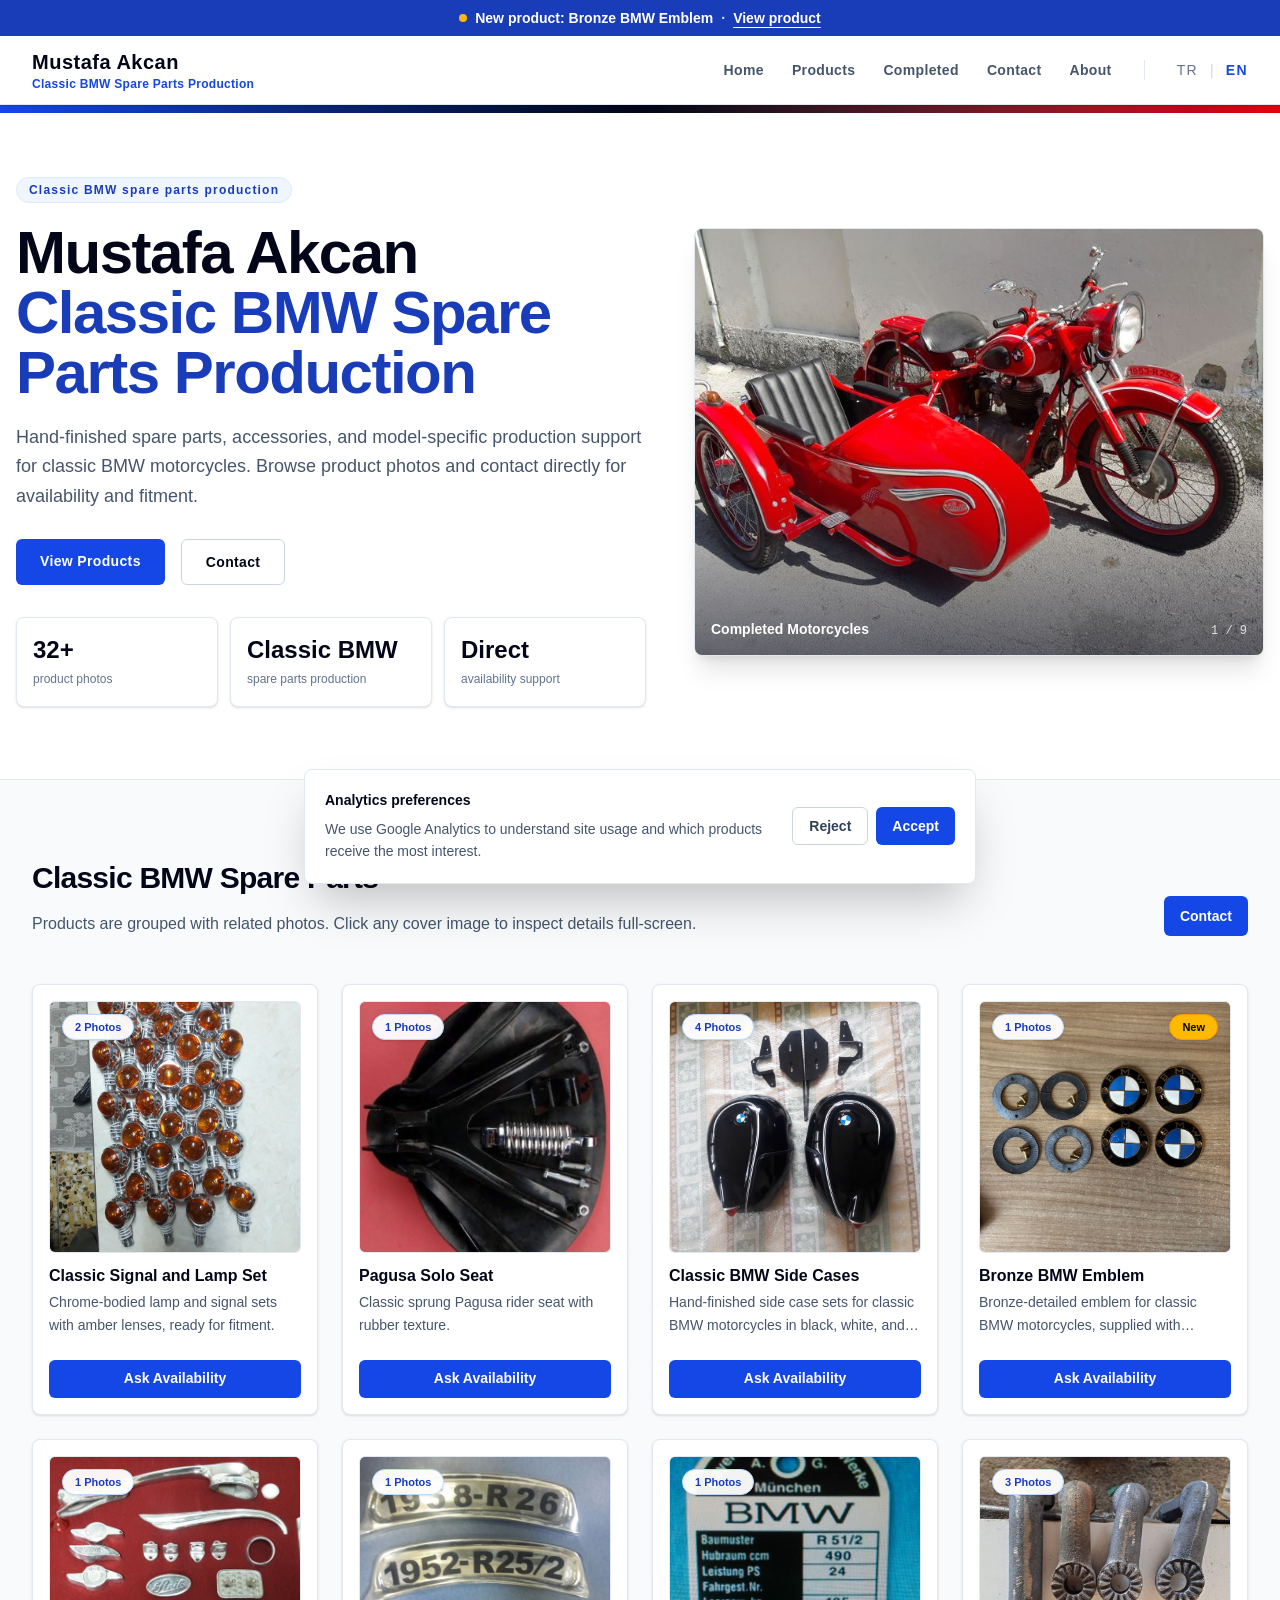
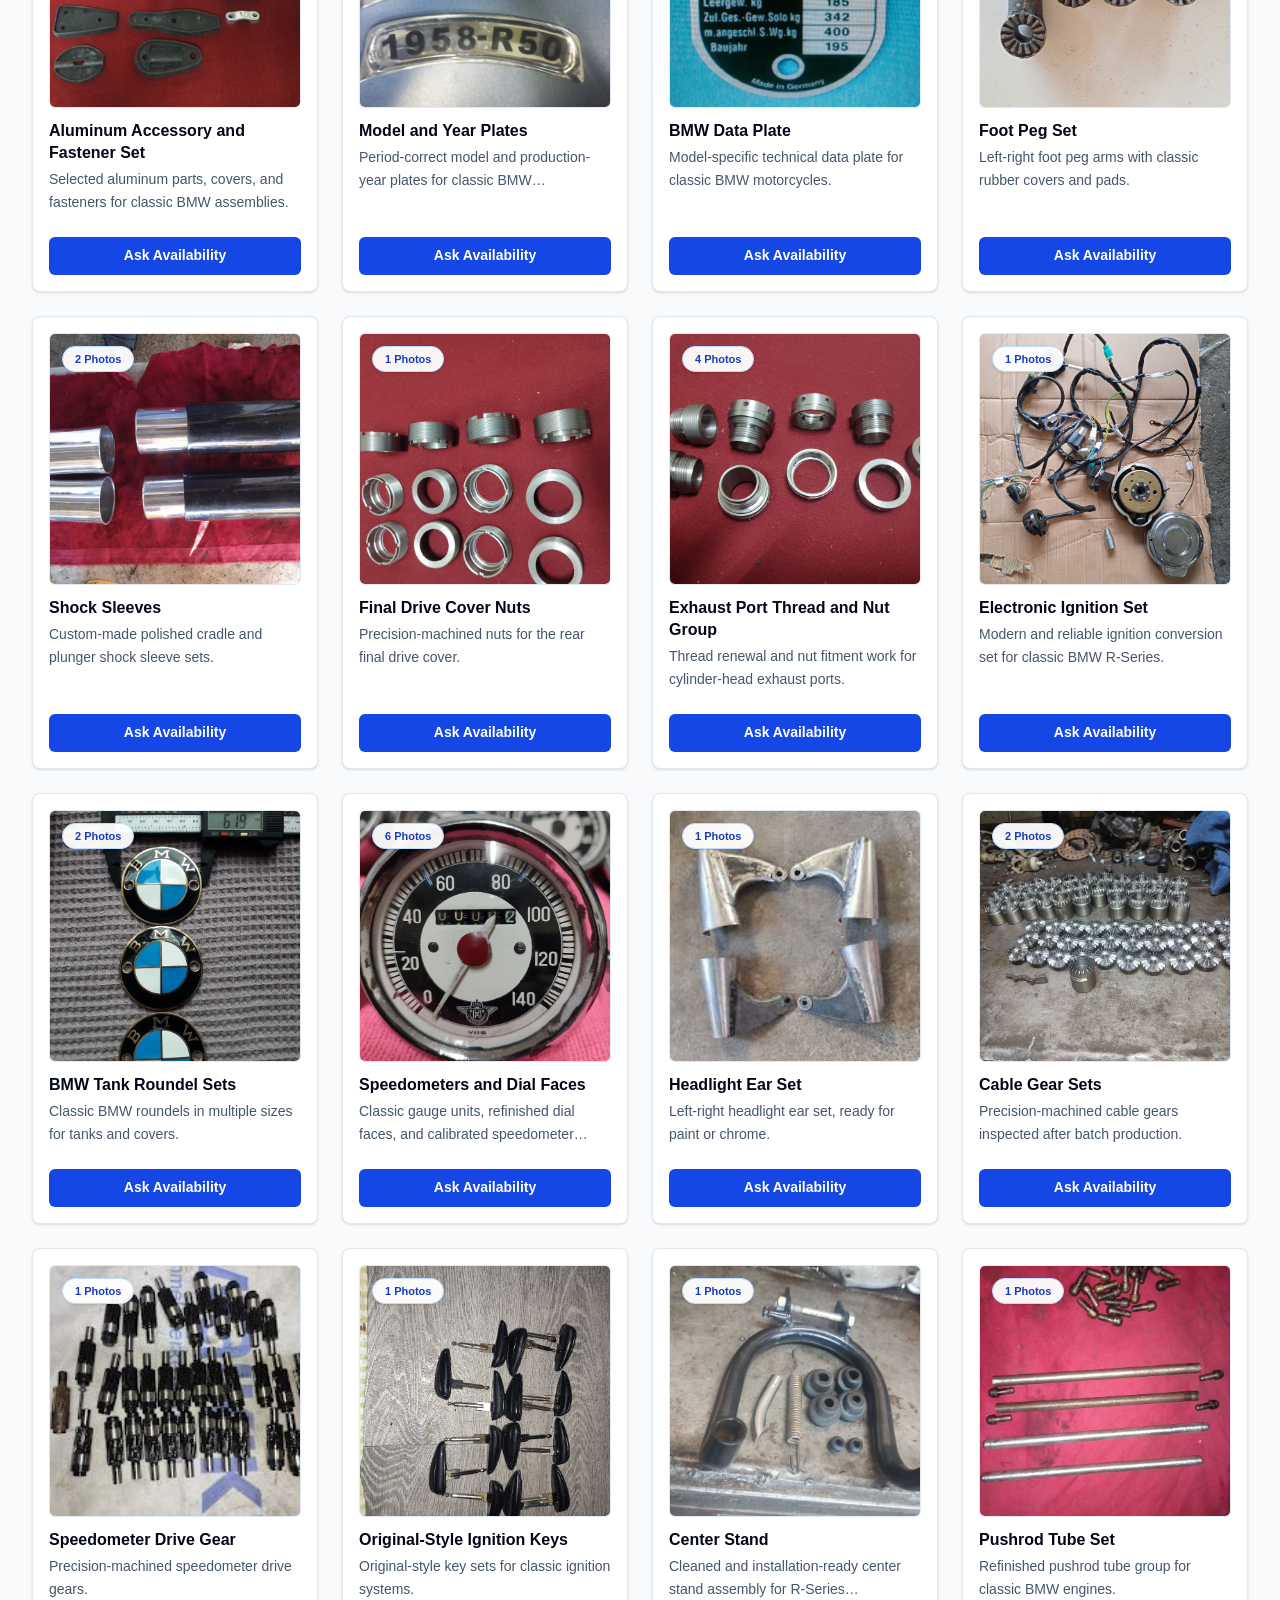
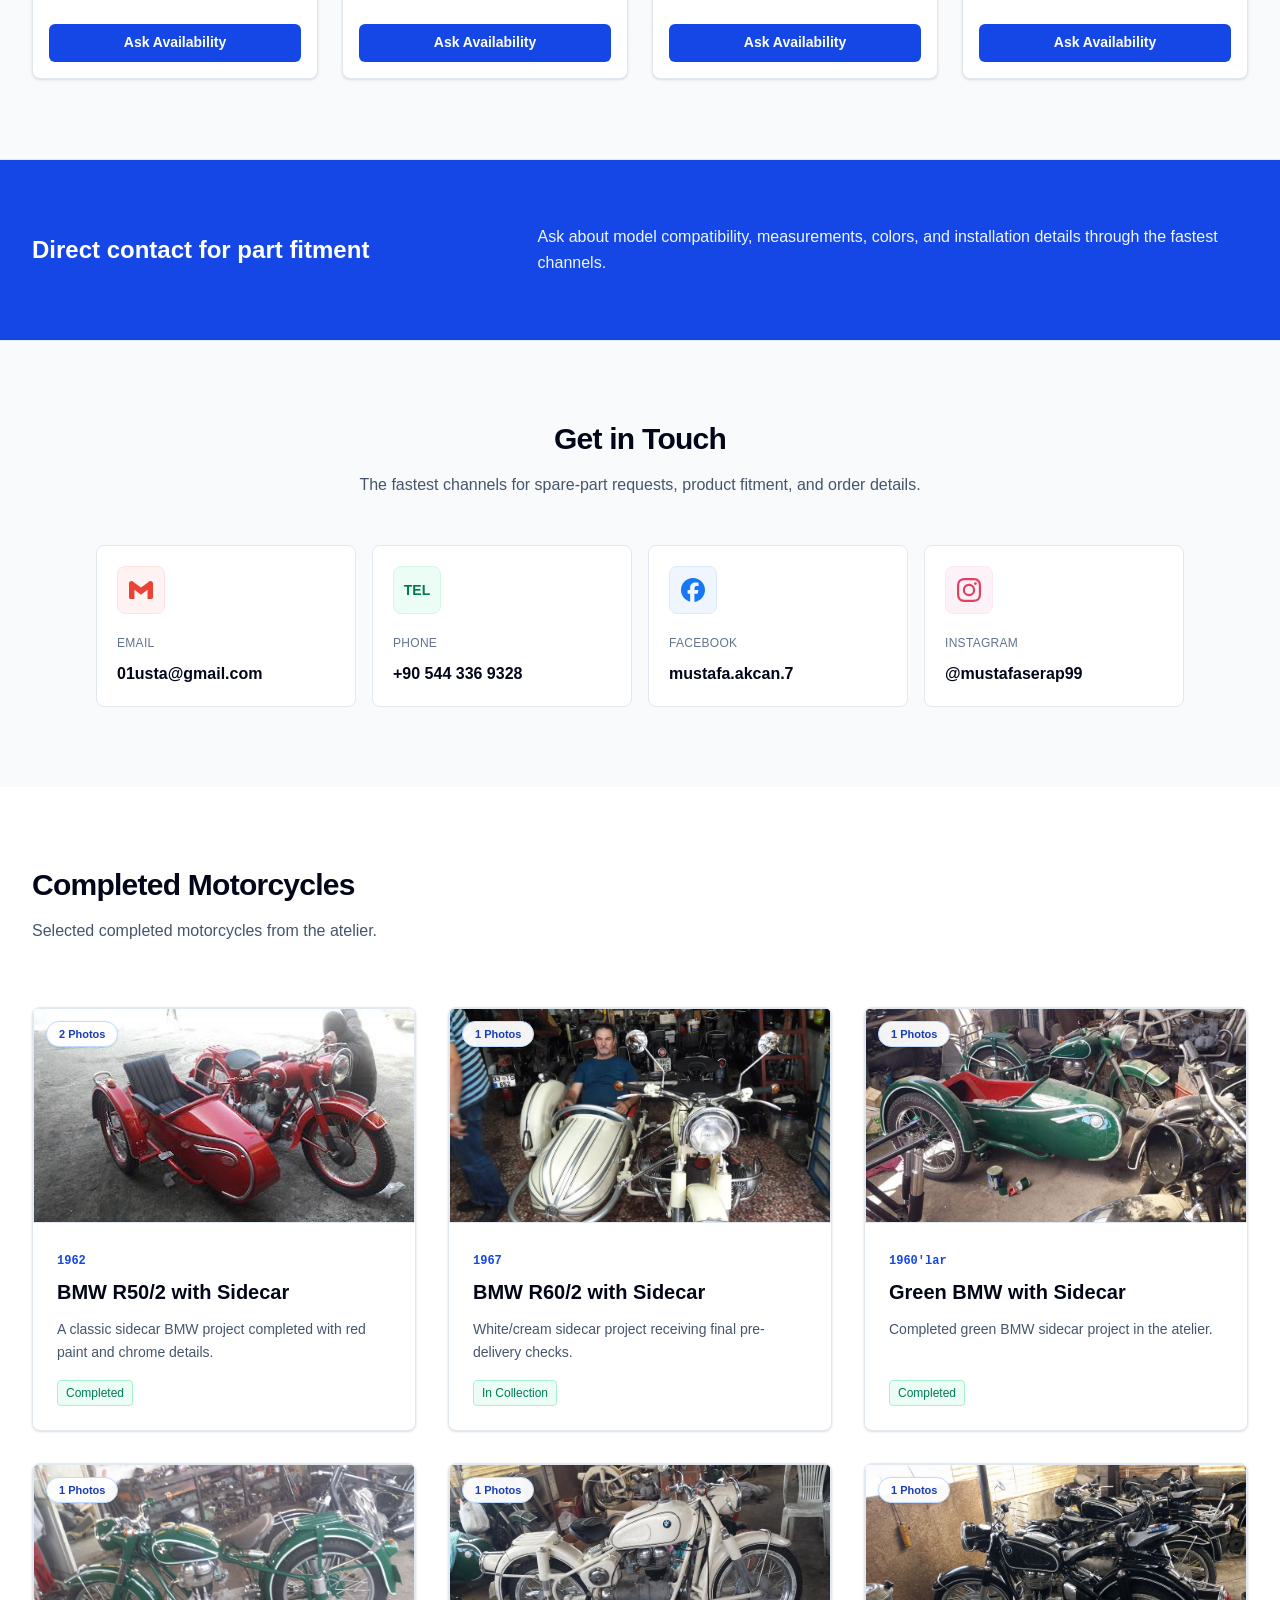
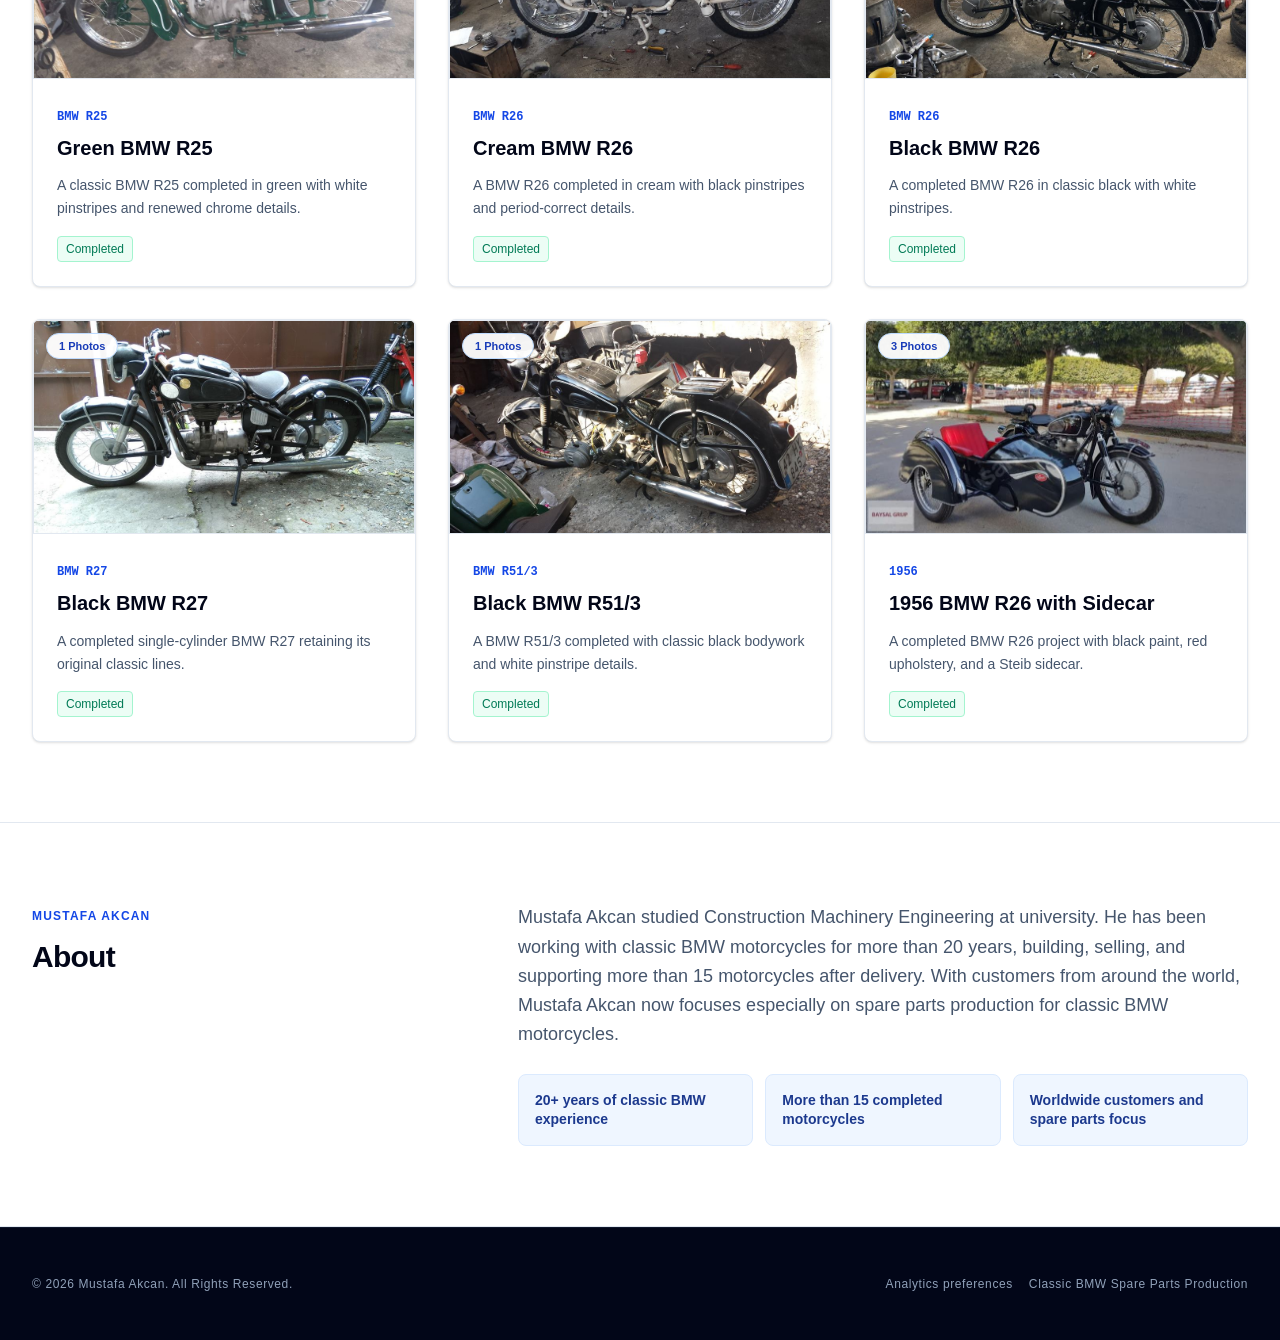
==== commit 16cf9a63: "Add files via upload" ====
--- a/index-en.html
+++ b/index-en.html
@@ -107,8 +107,8 @@
                 </div>
                 </div>
             </div>
-            <button type="button" id="hero-gallery" class="relative aspect-[4/3] rounded-lg overflow-hidden border border-slate-200 bg-slate-100 shadow-xl cursor-zoom-in" data-gallery="img-20191027-wa0004-57af252caa.jpg|20210520-182342-de51911585.jpg|received-371333108228085-100cfca296.jpg|r25-4a63cb422d.jpg|r26-82de9fdd3c.jpg|r26-4ed11b4d1e.jpg|r27-398144f1f0.jpg|r51-3-184543a806.jpg|sepetli3-5cb428f70d.jpg" data-preview-gallery="previews/img-20191027-wa0004-57af252caa-preview.jpg|previews/20210520-182342-de51911585-preview.jpg|previews/received-371333108228085-100cfca296-preview.jpg|previews/r25-4a63cb422d-preview.jpg|previews/r26-82de9fdd3c-preview.jpg|previews/r26-4ed11b4d1e-preview.jpg|previews/r27-398144f1f0-preview.jpg|previews/r51-3-184543a806-preview.jpg|previews/sepetli3-5cb428f70d-preview.jpg" data-title="Completed Motorcycles" aria-label="Inspect Closely: Completed Motorcycles">
-                <img id="hero-gallery-image" src="previews/img-20191027-wa0004-57af252caa-preview.jpg" alt="Completed Motorcycles" class="w-full h-full object-cover transition-opacity duration-500" loading="eager">
+            <button type="button" id="hero-gallery" class="relative aspect-[4/3] rounded-lg overflow-hidden border border-slate-200 bg-slate-100 shadow-xl cursor-zoom-in" data-gallery="img-20191027-wa0004-57af252caa.jpg|20210520-182342-de51911585.jpg|received-371333108228085-100cfca296.jpg|r25-4a63cb422d.jpg|r26-82de9fdd3c.jpg|r26-4ed11b4d1e.jpg|r27-398144f1f0.jpg|r51-3-184543a806.jpg|sepetli3-5cb428f70d.jpg" data-preview-gallery="previews/img-20191027-wa0004-57af252caa-preview.jpg?v=20260806-2|previews/20210520-182342-de51911585-preview.jpg?v=20260806-2|previews/received-371333108228085-100cfca296-preview.jpg?v=20260806-2|previews/r25-4a63cb422d-preview.jpg?v=20260806-2|previews/r26-82de9fdd3c-preview.jpg?v=20260806-2|previews/r26-4ed11b4d1e-preview.jpg?v=20260806-2|previews/r27-398144f1f0-preview.jpg?v=20260806-2|previews/r51-3-184543a806-preview.jpg?v=20260806-2|previews/sepetli3-5cb428f70d-preview.jpg?v=20260806-2" data-title="Completed Motorcycles" aria-label="Inspect Closely: Completed Motorcycles">
+                <img id="hero-gallery-image" src="previews/img-20191027-wa0004-57af252caa-preview.jpg?v=20260806-2" alt="Completed Motorcycles" class="w-full h-full object-cover transition-opacity duration-500" loading="eager">
                 <div class="absolute inset-0 bg-gradient-to-t from-slate-950/60 via-transparent to-transparent"></div>
                 <span class="absolute left-4 bottom-4 text-sm font-semibold text-white">Completed Motorcycles</span>
                 <span id="hero-gallery-count" class="absolute right-4 bottom-4 text-xs font-mono text-white/80">1 / 9</span>
@@ -171,8 +171,8 @@
         <div class="grid grid-cols-2 sm:grid-cols-2 lg:grid-cols-3 xl:grid-cols-4 gap-3 sm:gap-6">
             <article class="scroll-mt-36 bg-white border border-slate-200 rounded-lg p-2.5 sm:p-4 flex flex-col justify-between shadow-sm hover:shadow-md hover:border-blue-300 transition-all">
                 <div>
-                    <button type="button" class="group/image aspect-square w-full bg-slate-100 rounded-md mb-3 relative overflow-hidden cursor-zoom-in border border-slate-200" data-gallery="20200806-000211-bc0ae805bd.jpg|img-20231014-222831-dfd1135fe5.jpg" data-preview-gallery="previews/20200806-000211-bc0ae805bd-preview.jpg|previews/img-20231014-222831-dfd1135fe5-preview.jpg" data-title="Classic Signal and Lamp Set" aria-label="Inspect Closely: Classic Signal and Lamp Set">
-                        <img src="previews/20200806-000211-bc0ae805bd-preview.jpg" alt="Classic Signal and Lamp Set" class="w-full h-full object-cover group-hover/image:scale-105 transition-transform duration-500" loading="lazy" onerror="this.style.display='none';">
+                    <button type="button" class="group/image aspect-square w-full bg-slate-100 rounded-md mb-3 relative overflow-hidden cursor-zoom-in border border-slate-200" data-gallery="20200806-000211-bc0ae805bd.jpg|img-20231014-222831-dfd1135fe5.jpg" data-preview-gallery="previews/20200806-000211-bc0ae805bd-preview.jpg?v=20260806-2|previews/img-20231014-222831-dfd1135fe5-preview.jpg?v=20260806-2" data-title="Classic Signal and Lamp Set" aria-label="Inspect Closely: Classic Signal and Lamp Set">
+                        <img src="previews/20200806-000211-bc0ae805bd-preview.jpg?v=20260806-2" alt="Classic Signal and Lamp Set" class="w-full h-full object-cover group-hover/image:scale-105 transition-transform duration-500" loading="lazy">
                         <span class="absolute left-3 top-3 rounded-full bg-white/95 px-3 py-1 text-[11px] font-bold text-blue-800 border border-blue-200 shadow-sm">2 Photos</span>
                         <span class="absolute inset-x-0 bottom-0 bg-gradient-to-t from-blue-950/85 to-transparent px-3 pb-3 pt-10 text-left text-xs font-semibold text-white opacity-0 group-hover/image:opacity-100 transition-opacity">Inspect Closely</span>
                     </button>
@@ -184,8 +184,8 @@
 
             <article class="scroll-mt-36 bg-white border border-slate-200 rounded-lg p-2.5 sm:p-4 flex flex-col justify-between shadow-sm hover:shadow-md hover:border-blue-300 transition-all">
                 <div>
-                    <button type="button" class="group/image aspect-square w-full bg-slate-100 rounded-md mb-3 relative overflow-hidden cursor-zoom-in border border-slate-200" data-gallery="received-2287945074680398-367dff047e.jpg" data-preview-gallery="previews/received-2287945074680398-367dff047e-preview.jpg" data-title="Pagusa Solo Seat" aria-label="Inspect Closely: Pagusa Solo Seat">
-                        <img src="previews/received-2287945074680398-367dff047e-preview.jpg" alt="Pagusa Solo Seat" class="w-full h-full object-cover group-hover/image:scale-105 transition-transform duration-500" loading="lazy" onerror="this.style.display='none';">
+                    <button type="button" class="group/image aspect-square w-full bg-slate-100 rounded-md mb-3 relative overflow-hidden cursor-zoom-in border border-slate-200" data-gallery="received-2287945074680398-367dff047e.jpg" data-preview-gallery="previews/received-2287945074680398-367dff047e-preview.jpg?v=20260806-2" data-title="Pagusa Solo Seat" aria-label="Inspect Closely: Pagusa Solo Seat">
+                        <img src="previews/received-2287945074680398-367dff047e-preview.jpg?v=20260806-2" alt="Pagusa Solo Seat" class="w-full h-full object-cover group-hover/image:scale-105 transition-transform duration-500" loading="lazy">
                         <span class="absolute left-3 top-3 rounded-full bg-white/95 px-3 py-1 text-[11px] font-bold text-blue-800 border border-blue-200 shadow-sm">1 Photos</span>
                         <span class="absolute inset-x-0 bottom-0 bg-gradient-to-t from-blue-950/85 to-transparent px-3 pb-3 pt-10 text-left text-xs font-semibold text-white opacity-0 group-hover/image:opacity-100 transition-opacity">Inspect Closely</span>
                     </button>
@@ -197,8 +197,8 @@
 
             <article class="scroll-mt-36 bg-white border border-slate-200 rounded-lg p-2.5 sm:p-4 flex flex-col justify-between shadow-sm hover:shadow-md hover:border-blue-300 transition-all">
                 <div>
-                    <button type="button" class="group/image aspect-square w-full bg-slate-100 rounded-md mb-3 relative overflow-hidden cursor-zoom-in border border-slate-200" data-gallery="classic-bmw-side-cases-black-finished-4080d02053.jpg|classic-bmw-side-cases-black-inside-f94ed24061.jpg|img-20181126-001449-7b54b8deac.jpg|img-20181126-001651-d05c2427ca.jpg" data-preview-gallery="previews/classic-bmw-side-cases-black-finished-4080d02053-preview.jpg|previews/classic-bmw-side-cases-black-inside-f94ed24061-preview.jpg|previews/img-20181126-001449-7b54b8deac-preview.jpg|previews/img-20181126-001651-d05c2427ca-preview.jpg" data-title="Classic BMW Side Cases" aria-label="Inspect Closely: Classic BMW Side Cases">
-                        <img src="previews/classic-bmw-side-cases-black-finished-4080d02053-preview.jpg" alt="Classic BMW Side Cases" class="w-full h-full object-cover group-hover/image:scale-105 transition-transform duration-500" loading="lazy" onerror="this.style.display='none';">
+                    <button type="button" class="group/image aspect-square w-full bg-slate-100 rounded-md mb-3 relative overflow-hidden cursor-zoom-in border border-slate-200" data-gallery="classic-bmw-side-cases-black-finished-4080d02053.jpg|classic-bmw-side-cases-black-inside-f94ed24061.jpg|img-20181126-001449-7b54b8deac.jpg|img-20181126-001651-d05c2427ca.jpg" data-preview-gallery="previews/classic-bmw-side-cases-black-finished-4080d02053-preview.jpg?v=20260806-2|previews/classic-bmw-side-cases-black-inside-f94ed24061-preview.jpg?v=20260806-2|previews/img-20181126-001449-7b54b8deac-preview.jpg?v=20260806-2|previews/img-20181126-001651-d05c2427ca-preview.jpg?v=20260806-2" data-title="Classic BMW Side Cases" aria-label="Inspect Closely: Classic BMW Side Cases">
+                        <img src="previews/classic-bmw-side-cases-black-finished-4080d02053-preview.jpg?v=20260806-2" alt="Classic BMW Side Cases" class="w-full h-full object-cover group-hover/image:scale-105 transition-transform duration-500" loading="lazy">
                         <span class="absolute left-3 top-3 rounded-full bg-white/95 px-3 py-1 text-[11px] font-bold text-blue-800 border border-blue-200 shadow-sm">4 Photos</span>
                         <span class="absolute inset-x-0 bottom-0 bg-gradient-to-t from-blue-950/85 to-transparent px-3 pb-3 pt-10 text-left text-xs font-semibold text-white opacity-0 group-hover/image:opacity-100 transition-opacity">Inspect Closely</span>
                     </button>
@@ -210,8 +210,8 @@
 
             <article id="bronz-bmw-armasi" class="scroll-mt-36 bg-white border border-slate-200 rounded-lg p-2.5 sm:p-4 flex flex-col justify-between shadow-sm hover:shadow-md hover:border-blue-300 transition-all">
                 <div>
-                    <button type="button" class="group/image aspect-square w-full bg-slate-100 rounded-md mb-3 relative overflow-hidden cursor-zoom-in border border-slate-200" data-gallery="bronz-bmw-armasi-4dbd3deaab.jpg" data-preview-gallery="previews/bronz-bmw-armasi-4dbd3deaab-preview.jpg" data-title="Bronze BMW Emblem" aria-label="Inspect Closely: Bronze BMW Emblem">
-                        <img src="previews/bronz-bmw-armasi-4dbd3deaab-preview.jpg" alt="Bronze BMW Emblem" class="w-full h-full object-cover group-hover/image:scale-105 transition-transform duration-500" loading="lazy" onerror="this.style.display='none';">
+                    <button type="button" class="group/image aspect-square w-full bg-slate-100 rounded-md mb-3 relative overflow-hidden cursor-zoom-in border border-slate-200" data-gallery="bronz-bmw-armasi-4dbd3deaab.jpg" data-preview-gallery="previews/bronz-bmw-armasi-4dbd3deaab-preview.jpg?v=20260806-2" data-title="Bronze BMW Emblem" aria-label="Inspect Closely: Bronze BMW Emblem">
+                        <img src="previews/bronz-bmw-armasi-4dbd3deaab-preview.jpg?v=20260806-2" alt="Bronze BMW Emblem" class="w-full h-full object-cover group-hover/image:scale-105 transition-transform duration-500" loading="lazy">
                         <span class="absolute left-3 top-3 rounded-full bg-white/95 px-3 py-1 text-[11px] font-bold text-blue-800 border border-blue-200 shadow-sm">1 Photos</span>
                         <span class="absolute inset-x-0 bottom-0 bg-gradient-to-t from-blue-950/85 to-transparent px-3 pb-3 pt-10 text-left text-xs font-semibold text-white opacity-0 group-hover/image:opacity-100 transition-opacity">Inspect Closely</span>
                     <span class="absolute right-3 top-3 rounded-full bg-amber-400 px-3 py-1 text-[11px] font-extrabold text-slate-950 border border-amber-500 shadow-sm">New</span></button>
@@ -223,8 +223,8 @@
 
             <article class="scroll-mt-36 bg-white border border-slate-200 rounded-lg p-2.5 sm:p-4 flex flex-col justify-between shadow-sm hover:shadow-md hover:border-blue-300 transition-all">
                 <div>
-                    <button type="button" class="group/image aspect-square w-full bg-slate-100 rounded-md mb-3 relative overflow-hidden cursor-zoom-in border border-slate-200" data-gallery="20191002-214744-08f04ec933.jpg" data-preview-gallery="previews/20191002-214744-08f04ec933-preview.jpg" data-title="Aluminum Accessory and Fastener Set" aria-label="Inspect Closely: Aluminum Accessory and Fastener Set">
-                        <img src="previews/20191002-214744-08f04ec933-preview.jpg" alt="Aluminum Accessory and Fastener Set" class="w-full h-full object-cover group-hover/image:scale-105 transition-transform duration-500" loading="lazy" onerror="this.style.display='none';">
+                    <button type="button" class="group/image aspect-square w-full bg-slate-100 rounded-md mb-3 relative overflow-hidden cursor-zoom-in border border-slate-200" data-gallery="20191002-214744-08f04ec933.jpg" data-preview-gallery="previews/20191002-214744-08f04ec933-preview.jpg?v=20260806-2" data-title="Aluminum Accessory and Fastener Set" aria-label="Inspect Closely: Aluminum Accessory and Fastener Set">
+                        <img src="previews/20191002-214744-08f04ec933-preview.jpg?v=20260806-2" alt="Aluminum Accessory and Fastener Set" class="w-full h-full object-cover group-hover/image:scale-105 transition-transform duration-500" loading="lazy">
                         <span class="absolute left-3 top-3 rounded-full bg-white/95 px-3 py-1 text-[11px] font-bold text-blue-800 border border-blue-200 shadow-sm">1 Photos</span>
                         <span class="absolute inset-x-0 bottom-0 bg-gradient-to-t from-blue-950/85 to-transparent px-3 pb-3 pt-10 text-left text-xs font-semibold text-white opacity-0 group-hover/image:opacity-100 transition-opacity">Inspect Closely</span>
                     </button>
@@ -236,8 +236,8 @@
 
             <article class="scroll-mt-36 bg-white border border-slate-200 rounded-lg p-2.5 sm:p-4 flex flex-col justify-between shadow-sm hover:shadow-md hover:border-blue-300 transition-all">
                 <div>
-                    <button type="button" class="group/image aspect-square w-full bg-slate-100 rounded-md mb-3 relative overflow-hidden cursor-zoom-in border border-slate-200" data-gallery="20200113-201342-a181da40eb.jpg" data-preview-gallery="previews/20200113-201342-a181da40eb-preview.jpg" data-title="Model and Year Plates" aria-label="Inspect Closely: Model and Year Plates">
-                        <img src="previews/20200113-201342-a181da40eb-preview.jpg" alt="Model and Year Plates" class="w-full h-full object-cover group-hover/image:scale-105 transition-transform duration-500" loading="lazy" onerror="this.style.display='none';">
+                    <button type="button" class="group/image aspect-square w-full bg-slate-100 rounded-md mb-3 relative overflow-hidden cursor-zoom-in border border-slate-200" data-gallery="20200113-201342-a181da40eb.jpg" data-preview-gallery="previews/20200113-201342-a181da40eb-preview.jpg?v=20260806-2" data-title="Model and Year Plates" aria-label="Inspect Closely: Model and Year Plates">
+                        <img src="previews/20200113-201342-a181da40eb-preview.jpg?v=20260806-2" alt="Model and Year Plates" class="w-full h-full object-cover group-hover/image:scale-105 transition-transform duration-500" loading="lazy">
                         <span class="absolute left-3 top-3 rounded-full bg-white/95 px-3 py-1 text-[11px] font-bold text-blue-800 border border-blue-200 shadow-sm">1 Photos</span>
                         <span class="absolute inset-x-0 bottom-0 bg-gradient-to-t from-blue-950/85 to-transparent px-3 pb-3 pt-10 text-left text-xs font-semibold text-white opacity-0 group-hover/image:opacity-100 transition-opacity">Inspect Closely</span>
                     </button>
@@ -249,8 +249,8 @@
 
             <article class="scroll-mt-36 bg-white border border-slate-200 rounded-lg p-2.5 sm:p-4 flex flex-col justify-between shadow-sm hover:shadow-md hover:border-blue-300 transition-all">
                 <div>
-                    <button type="button" class="group/image aspect-square w-full bg-slate-100 rounded-md mb-3 relative overflow-hidden cursor-zoom-in border border-slate-200" data-gallery="img-20200723-wa0014-246bc1af4f.jpg" data-preview-gallery="previews/img-20200723-wa0014-246bc1af4f-preview.jpg" data-title="BMW Data Plate" aria-label="Inspect Closely: BMW Data Plate">
-                        <img src="previews/img-20200723-wa0014-246bc1af4f-preview.jpg" alt="BMW Data Plate" class="w-full h-full object-cover group-hover/image:scale-105 transition-transform duration-500" loading="lazy" onerror="this.style.display='none';">
+                    <button type="button" class="group/image aspect-square w-full bg-slate-100 rounded-md mb-3 relative overflow-hidden cursor-zoom-in border border-slate-200" data-gallery="img-20200723-wa0014-246bc1af4f.jpg" data-preview-gallery="previews/img-20200723-wa0014-246bc1af4f-preview.jpg?v=20260806-2" data-title="BMW Data Plate" aria-label="Inspect Closely: BMW Data Plate">
+                        <img src="previews/img-20200723-wa0014-246bc1af4f-preview.jpg?v=20260806-2" alt="BMW Data Plate" class="w-full h-full object-cover group-hover/image:scale-105 transition-transform duration-500" loading="lazy">
                         <span class="absolute left-3 top-3 rounded-full bg-white/95 px-3 py-1 text-[11px] font-bold text-blue-800 border border-blue-200 shadow-sm">1 Photos</span>
                         <span class="absolute inset-x-0 bottom-0 bg-gradient-to-t from-blue-950/85 to-transparent px-3 pb-3 pt-10 text-left text-xs font-semibold text-white opacity-0 group-hover/image:opacity-100 transition-opacity">Inspect Closely</span>
                     </button>
@@ -262,8 +262,8 @@
 
             <article class="scroll-mt-36 bg-white border border-slate-200 rounded-lg p-2.5 sm:p-4 flex flex-col justify-between shadow-sm hover:shadow-md hover:border-blue-300 transition-all">
                 <div>
-                    <button type="button" class="group/image aspect-square w-full bg-slate-100 rounded-md mb-3 relative overflow-hidden cursor-zoom-in border border-slate-200" data-gallery="ayak-basma-demirleri-3-9e6ba3fa3e.jpg|ayak-basma-demirleri-2-ffff43f218.jpg|ayak-basma-derileri-f9cf0407d2.jpg" data-preview-gallery="previews/ayak-basma-demirleri-3-9e6ba3fa3e-preview.jpg|previews/ayak-basma-demirleri-2-ffff43f218-preview.jpg|previews/ayak-basma-derileri-f9cf0407d2-preview.jpg" data-title="Foot Peg Set" aria-label="Inspect Closely: Foot Peg Set">
-                        <img src="previews/ayak-basma-demirleri-3-9e6ba3fa3e-preview.jpg" alt="Foot Peg Set" class="w-full h-full object-cover group-hover/image:scale-105 transition-transform duration-500" loading="lazy" onerror="this.style.display='none';">
+                    <button type="button" class="group/image aspect-square w-full bg-slate-100 rounded-md mb-3 relative overflow-hidden cursor-zoom-in border border-slate-200" data-gallery="ayak-basma-demirleri-3-9e6ba3fa3e.jpg|ayak-basma-demirleri-2-ffff43f218.jpg|ayak-basma-derileri-f9cf0407d2.jpg" data-preview-gallery="previews/ayak-basma-demirleri-3-9e6ba3fa3e-preview.jpg?v=20260806-2|previews/ayak-basma-demirleri-2-ffff43f218-preview.jpg?v=20260806-2|previews/ayak-basma-derileri-f9cf0407d2-preview.jpg?v=20260806-2" data-title="Foot Peg Set" aria-label="Inspect Closely: Foot Peg Set">
+                        <img src="previews/ayak-basma-demirleri-3-9e6ba3fa3e-preview.jpg?v=20260806-2" alt="Foot Peg Set" class="w-full h-full object-cover group-hover/image:scale-105 transition-transform duration-500" loading="lazy">
                         <span class="absolute left-3 top-3 rounded-full bg-white/95 px-3 py-1 text-[11px] font-bold text-blue-800 border border-blue-200 shadow-sm">3 Photos</span>
                         <span class="absolute inset-x-0 bottom-0 bg-gradient-to-t from-blue-950/85 to-transparent px-3 pb-3 pt-10 text-left text-xs font-semibold text-white opacity-0 group-hover/image:opacity-100 transition-opacity">Inspect Closely</span>
                     </button>
@@ -275,8 +275,8 @@
 
             <article class="scroll-mt-36 bg-white border border-slate-200 rounded-lg p-2.5 sm:p-4 flex flex-col justify-between shadow-sm hover:shadow-md hover:border-blue-300 transition-all">
                 <div>
-                    <button type="button" class="group/image aspect-square w-full bg-slate-100 rounded-md mb-3 relative overflow-hidden cursor-zoom-in border border-slate-200" data-gallery="besik-amortisor-kovanlar-ce816eb565.jpg|kazk-amortisor-kovanlar-bdedb44a97.jpg" data-preview-gallery="previews/besik-amortisor-kovanlar-ce816eb565-preview.jpg|previews/kazk-amortisor-kovanlar-bdedb44a97-preview.jpg" data-title="Shock Sleeves" aria-label="Inspect Closely: Shock Sleeves">
-                        <img src="previews/besik-amortisor-kovanlar-ce816eb565-preview.jpg" alt="Shock Sleeves" class="w-full h-full object-cover group-hover/image:scale-105 transition-transform duration-500" loading="lazy" onerror="this.style.display='none';">
+                    <button type="button" class="group/image aspect-square w-full bg-slate-100 rounded-md mb-3 relative overflow-hidden cursor-zoom-in border border-slate-200" data-gallery="besik-amortisor-kovanlar-ce816eb565.jpg|kazk-amortisor-kovanlar-bdedb44a97.jpg" data-preview-gallery="previews/besik-amortisor-kovanlar-ce816eb565-preview.jpg?v=20260806-2|previews/kazk-amortisor-kovanlar-bdedb44a97-preview.jpg?v=20260806-2" data-title="Shock Sleeves" aria-label="Inspect Closely: Shock Sleeves">
+                        <img src="previews/besik-amortisor-kovanlar-ce816eb565-preview.jpg?v=20260806-2" alt="Shock Sleeves" class="w-full h-full object-cover group-hover/image:scale-105 transition-transform duration-500" loading="lazy">
                         <span class="absolute left-3 top-3 rounded-full bg-white/95 px-3 py-1 text-[11px] font-bold text-blue-800 border border-blue-200 shadow-sm">2 Photos</span>
                         <span class="absolute inset-x-0 bottom-0 bg-gradient-to-t from-blue-950/85 to-transparent px-3 pb-3 pt-10 text-left text-xs font-semibold text-white opacity-0 group-hover/image:opacity-100 transition-opacity">Inspect Closely</span>
                     </button>
@@ -288,8 +288,8 @@
 
             <article class="scroll-mt-36 bg-white border border-slate-200 rounded-lg p-2.5 sm:p-4 flex flex-col justify-between shadow-sm hover:shadow-md hover:border-blue-300 transition-all">
                 <div>
-                    <button type="button" class="group/image aspect-square w-full bg-slate-100 rounded-md mb-3 relative overflow-hidden cursor-zoom-in border border-slate-200" data-gallery="diferansiyel-kapak-somunu-ffe6d9a4dc.jpg" data-preview-gallery="previews/diferansiyel-kapak-somunu-ffe6d9a4dc-preview.jpg" data-title="Final Drive Cover Nuts" aria-label="Inspect Closely: Final Drive Cover Nuts">
-                        <img src="previews/diferansiyel-kapak-somunu-ffe6d9a4dc-preview.jpg" alt="Final Drive Cover Nuts" class="w-full h-full object-cover group-hover/image:scale-105 transition-transform duration-500" loading="lazy" onerror="this.style.display='none';">
+                    <button type="button" class="group/image aspect-square w-full bg-slate-100 rounded-md mb-3 relative overflow-hidden cursor-zoom-in border border-slate-200" data-gallery="diferansiyel-kapak-somunu-ffe6d9a4dc.jpg" data-preview-gallery="previews/diferansiyel-kapak-somunu-ffe6d9a4dc-preview.jpg?v=20260806-2" data-title="Final Drive Cover Nuts" aria-label="Inspect Closely: Final Drive Cover Nuts">
+                        <img src="previews/diferansiyel-kapak-somunu-ffe6d9a4dc-preview.jpg?v=20260806-2" alt="Final Drive Cover Nuts" class="w-full h-full object-cover group-hover/image:scale-105 transition-transform duration-500" loading="lazy">
                         <span class="absolute left-3 top-3 rounded-full bg-white/95 px-3 py-1 text-[11px] font-bold text-blue-800 border border-blue-200 shadow-sm">1 Photos</span>
                         <span class="absolute inset-x-0 bottom-0 bg-gradient-to-t from-blue-950/85 to-transparent px-3 pb-3 pt-10 text-left text-xs font-semibold text-white opacity-0 group-hover/image:opacity-100 transition-opacity">Inspect Closely</span>
                     </button>
@@ -301,8 +301,8 @@
 
             <article class="scroll-mt-36 bg-white border border-slate-200 rounded-lg p-2.5 sm:p-4 flex flex-col justify-between shadow-sm hover:shadow-md hover:border-blue-300 transition-all">
                 <div>
-                    <button type="button" class="group/image aspect-square w-full bg-slate-100 rounded-md mb-3 relative overflow-hidden cursor-zoom-in border border-slate-200" data-gallery="eksoz-bogaz-ve-somunu-1fc25bb787.jpg|eksok-bogaz-disi-caaccb9968.jpg|eksoz-bogaz-dis-imalat-9b0904beeb.jpg|silindir-kapag-eksoz-bogaz-disi-0fccae3148.jpg" data-preview-gallery="previews/eksoz-bogaz-ve-somunu-1fc25bb787-preview.jpg|previews/eksok-bogaz-disi-caaccb9968-preview.jpg|previews/eksoz-bogaz-dis-imalat-9b0904beeb-preview.jpg|previews/silindir-kapag-eksoz-bogaz-disi-0fccae3148-preview.jpg" data-title="Exhaust Port Thread and Nut Group" aria-label="Inspect Closely: Exhaust Port Thread and Nut Group">
-                        <img src="previews/eksoz-bogaz-ve-somunu-1fc25bb787-preview.jpg" alt="Exhaust Port Thread and Nut Group" class="w-full h-full object-cover group-hover/image:scale-105 transition-transform duration-500" loading="lazy" onerror="this.style.display='none';">
+                    <button type="button" class="group/image aspect-square w-full bg-slate-100 rounded-md mb-3 relative overflow-hidden cursor-zoom-in border border-slate-200" data-gallery="eksoz-bogaz-ve-somunu-1fc25bb787.jpg|eksok-bogaz-disi-caaccb9968.jpg|eksoz-bogaz-dis-imalat-9b0904beeb.jpg|silindir-kapag-eksoz-bogaz-disi-0fccae3148.jpg" data-preview-gallery="previews/eksoz-bogaz-ve-somunu-1fc25bb787-preview.jpg?v=20260806-2|previews/eksok-bogaz-disi-caaccb9968-preview.jpg?v=20260806-2|previews/eksoz-bogaz-dis-imalat-9b0904beeb-preview.jpg?v=20260806-2|previews/silindir-kapag-eksoz-bogaz-disi-0fccae3148-preview.jpg?v=20260806-2" data-title="Exhaust Port Thread and Nut Group" aria-label="Inspect Closely: Exhaust Port Thread and Nut Group">
+                        <img src="previews/eksoz-bogaz-ve-somunu-1fc25bb787-preview.jpg?v=20260806-2" alt="Exhaust Port Thread and Nut Group" class="w-full h-full object-cover group-hover/image:scale-105 transition-transform duration-500" loading="lazy">
                         <span class="absolute left-3 top-3 rounded-full bg-white/95 px-3 py-1 text-[11px] font-bold text-blue-800 border border-blue-200 shadow-sm">4 Photos</span>
                         <span class="absolute inset-x-0 bottom-0 bg-gradient-to-t from-blue-950/85 to-transparent px-3 pb-3 pt-10 text-left text-xs font-semibold text-white opacity-0 group-hover/image:opacity-100 transition-opacity">Inspect Closely</span>
                     </button>
@@ -314,8 +314,8 @@
 
             <article class="scroll-mt-36 bg-white border border-slate-200 rounded-lg p-2.5 sm:p-4 flex flex-col justify-between shadow-sm hover:shadow-md hover:border-blue-300 transition-all">
                 <div>
-                    <button type="button" class="group/image aspect-square w-full bg-slate-100 rounded-md mb-3 relative overflow-hidden cursor-zoom-in border border-slate-200" data-gallery="elektronik-atesleme-97c1681ac6.jpg" data-preview-gallery="previews/elektronik-atesleme-97c1681ac6-preview.jpg" data-title="Electronic Ignition Set" aria-label="Inspect Closely: Electronic Ignition Set">
-                        <img src="previews/elektronik-atesleme-97c1681ac6-preview.jpg" alt="Electronic Ignition Set" class="w-full h-full object-cover group-hover/image:scale-105 transition-transform duration-500" loading="lazy" onerror="this.style.display='none';">
+                    <button type="button" class="group/image aspect-square w-full bg-slate-100 rounded-md mb-3 relative overflow-hidden cursor-zoom-in border border-slate-200" data-gallery="elektronik-atesleme-97c1681ac6.jpg" data-preview-gallery="previews/elektronik-atesleme-97c1681ac6-preview.jpg?v=20260806-2" data-title="Electronic Ignition Set" aria-label="Inspect Closely: Electronic Ignition Set">
+                        <img src="previews/elektronik-atesleme-97c1681ac6-preview.jpg?v=20260806-2" alt="Electronic Ignition Set" class="w-full h-full object-cover group-hover/image:scale-105 transition-transform duration-500" loading="lazy">
                         <span class="absolute left-3 top-3 rounded-full bg-white/95 px-3 py-1 text-[11px] font-bold text-blue-800 border border-blue-200 shadow-sm">1 Photos</span>
                         <span class="absolute inset-x-0 bottom-0 bg-gradient-to-t from-blue-950/85 to-transparent px-3 pb-3 pt-10 text-left text-xs font-semibold text-white opacity-0 group-hover/image:opacity-100 transition-opacity">Inspect Closely</span>
                     </button>
@@ -327,8 +327,8 @@
 
             <article class="scroll-mt-36 bg-white border border-slate-200 rounded-lg p-2.5 sm:p-4 flex flex-col justify-between shadow-sm hover:shadow-md hover:border-blue-300 transition-all">
                 <div>
-                    <button type="button" class="group/image aspect-square w-full bg-slate-100 rounded-md mb-3 relative overflow-hidden cursor-zoom-in border border-slate-200" data-gallery="img-20210605-wa0004-29c96b5eec.jpg|img-20190408-175037-8cfedfed10.jpg" data-preview-gallery="previews/img-20210605-wa0004-29c96b5eec-preview.jpg|previews/img-20190408-175037-8cfedfed10-preview.jpg" data-title="BMW Tank Roundel Sets" aria-label="Inspect Closely: BMW Tank Roundel Sets">
-                        <img src="previews/img-20210605-wa0004-29c96b5eec-preview.jpg" alt="BMW Tank Roundel Sets" class="w-full h-full object-cover group-hover/image:scale-105 transition-transform duration-500" loading="lazy" onerror="this.style.display='none';">
+                    <button type="button" class="group/image aspect-square w-full bg-slate-100 rounded-md mb-3 relative overflow-hidden cursor-zoom-in border border-slate-200" data-gallery="img-20210605-wa0004-29c96b5eec.jpg|img-20190408-175037-8cfedfed10.jpg" data-preview-gallery="previews/img-20210605-wa0004-29c96b5eec-preview.jpg?v=20260806-2|previews/img-20190408-175037-8cfedfed10-preview.jpg?v=20260806-2" data-title="BMW Tank Roundel Sets" aria-label="Inspect Closely: BMW Tank Roundel Sets">
+                        <img src="previews/img-20210605-wa0004-29c96b5eec-preview.jpg?v=20260806-2" alt="BMW Tank Roundel Sets" class="w-full h-full object-cover group-hover/image:scale-105 transition-transform duration-500" loading="lazy">
                         <span class="absolute left-3 top-3 rounded-full bg-white/95 px-3 py-1 text-[11px] font-bold text-blue-800 border border-blue-200 shadow-sm">2 Photos</span>
                         <span class="absolute inset-x-0 bottom-0 bg-gradient-to-t from-blue-950/85 to-transparent px-3 pb-3 pt-10 text-left text-xs font-semibold text-white opacity-0 group-hover/image:opacity-100 transition-opacity">Inspect Closely</span>
                     </button>
@@ -340,8 +340,8 @@
 
             <article class="scroll-mt-36 bg-white border border-slate-200 rounded-lg p-2.5 sm:p-4 flex flex-col justify-between shadow-sm hover:shadow-md hover:border-blue-300 transition-all">
                 <div>
-                    <button type="button" class="group/image aspect-square w-full bg-slate-100 rounded-md mb-3 relative overflow-hidden cursor-zoom-in border border-slate-200" data-gallery="img-20251204-211125-7d47e7ede6.jpg|img-20251204-210807-1cd6a6719f.jpg|img-20251204-211138-914efb29bb.jpg|kilometre-saati-kadranlar-8751d8122f.jpg|km-saat-kadran-d9fd3bd7df.jpg|km-saat-kadran-2-a0fb79679e.jpg" data-preview-gallery="previews/img-20251204-211125-7d47e7ede6-preview.jpg|previews/img-20251204-210807-1cd6a6719f-preview.jpg|previews/img-20251204-211138-914efb29bb-preview.jpg|previews/kilometre-saati-kadranlar-8751d8122f-preview.jpg|previews/km-saat-kadran-d9fd3bd7df-preview.jpg|previews/km-saat-kadran-2-a0fb79679e-preview.jpg" data-title="Speedometers and Dial Faces" aria-label="Inspect Closely: Speedometers and Dial Faces">
-                        <img src="previews/img-20251204-211125-7d47e7ede6-preview.jpg" alt="Speedometers and Dial Faces" class="w-full h-full object-cover group-hover/image:scale-105 transition-transform duration-500" loading="lazy" onerror="this.style.display='none';">
+                    <button type="button" class="group/image aspect-square w-full bg-slate-100 rounded-md mb-3 relative overflow-hidden cursor-zoom-in border border-slate-200" data-gallery="img-20251204-211125-7d47e7ede6.jpg|img-20251204-210807-1cd6a6719f.jpg|img-20251204-211138-914efb29bb.jpg|kilometre-saati-kadranlar-8751d8122f.jpg|km-saat-kadran-d9fd3bd7df.jpg|km-saat-kadran-2-a0fb79679e.jpg" data-preview-gallery="previews/img-20251204-211125-7d47e7ede6-preview.jpg?v=20260806-2|previews/img-20251204-210807-1cd6a6719f-preview.jpg?v=20260806-2|previews/img-20251204-211138-914efb29bb-preview.jpg?v=20260806-2|previews/kilometre-saati-kadranlar-8751d8122f-preview.jpg?v=20260806-2|previews/km-saat-kadran-d9fd3bd7df-preview.jpg?v=20260806-2|previews/km-saat-kadran-2-a0fb79679e-preview.jpg?v=20260806-2" data-title="Speedometers and Dial Faces" aria-label="Inspect Closely: Speedometers and Dial Faces">
+                        <img src="previews/img-20251204-211125-7d47e7ede6-preview.jpg?v=20260806-2" alt="Speedometers and Dial Faces" class="w-full h-full object-cover group-hover/image:scale-105 transition-transform duration-500" loading="lazy">
                         <span class="absolute left-3 top-3 rounded-full bg-white/95 px-3 py-1 text-[11px] font-bold text-blue-800 border border-blue-200 shadow-sm">6 Photos</span>
                         <span class="absolute inset-x-0 bottom-0 bg-gradient-to-t from-blue-950/85 to-transparent px-3 pb-3 pt-10 text-left text-xs font-semibold text-white opacity-0 group-hover/image:opacity-100 transition-opacity">Inspect Closely</span>
                     </button>
@@ -353,8 +353,8 @@
 
             <article class="scroll-mt-36 bg-white border border-slate-200 rounded-lg p-2.5 sm:p-4 flex flex-col justify-between shadow-sm hover:shadow-md hover:border-blue-300 transition-all">
                 <div>
-                    <button type="button" class="group/image aspect-square w-full bg-slate-100 rounded-md mb-3 relative overflow-hidden cursor-zoom-in border border-slate-200" data-gallery="img-20260627-132323-faaf5077aa.jpg" data-preview-gallery="previews/img-20260627-132323-faaf5077aa-preview.jpg" data-title="Headlight Ear Set" aria-label="Inspect Closely: Headlight Ear Set">
-                        <img src="previews/img-20260627-132323-faaf5077aa-preview.jpg" alt="Headlight Ear Set" class="w-full h-full object-cover group-hover/image:scale-105 transition-transform duration-500" loading="lazy" onerror="this.style.display='none';">
+                    <button type="button" class="group/image aspect-square w-full bg-slate-100 rounded-md mb-3 relative overflow-hidden cursor-zoom-in border border-slate-200" data-gallery="img-20260627-132323-faaf5077aa.jpg" data-preview-gallery="previews/img-20260627-132323-faaf5077aa-preview.jpg?v=20260806-2" data-title="Headlight Ear Set" aria-label="Inspect Closely: Headlight Ear Set">
+                        <img src="previews/img-20260627-132323-faaf5077aa-preview.jpg?v=20260806-2" alt="Headlight Ear Set" class="w-full h-full object-cover group-hover/image:scale-105 transition-transform duration-500" loading="lazy">
                         <span class="absolute left-3 top-3 rounded-full bg-white/95 px-3 py-1 text-[11px] font-bold text-blue-800 border border-blue-200 shadow-sm">1 Photos</span>
                         <span class="absolute inset-x-0 bottom-0 bg-gradient-to-t from-blue-950/85 to-transparent px-3 pb-3 pt-10 text-left text-xs font-semibold text-white opacity-0 group-hover/image:opacity-100 transition-opacity">Inspect Closely</span>
                     </button>
@@ -366,8 +366,8 @@
 
             <article class="scroll-mt-36 bg-white border border-slate-200 rounded-lg p-2.5 sm:p-4 flex flex-col justify-between shadow-sm hover:shadow-md hover:border-blue-300 transition-all">
                 <div>
-                    <button type="button" class="group/image aspect-square w-full bg-slate-100 rounded-md mb-3 relative overflow-hidden cursor-zoom-in border border-slate-200" data-gallery="kas-halat-dislileri-cb0b7fcf00.jpg|kas-halat-dislisi-80d04ef433.jpg" data-preview-gallery="previews/kas-halat-dislileri-cb0b7fcf00-preview.jpg|previews/kas-halat-dislisi-80d04ef433-preview.jpg" data-title="Cable Gear Sets" aria-label="Inspect Closely: Cable Gear Sets">
-                        <img src="previews/kas-halat-dislileri-cb0b7fcf00-preview.jpg" alt="Cable Gear Sets" class="w-full h-full object-cover group-hover/image:scale-105 transition-transform duration-500" loading="lazy" onerror="this.style.display='none';">
+                    <button type="button" class="group/image aspect-square w-full bg-slate-100 rounded-md mb-3 relative overflow-hidden cursor-zoom-in border border-slate-200" data-gallery="kas-halat-dislileri-cb0b7fcf00.jpg|kas-halat-dislisi-80d04ef433.jpg" data-preview-gallery="previews/kas-halat-dislileri-cb0b7fcf00-preview.jpg?v=20260806-2|previews/kas-halat-dislisi-80d04ef433-preview.jpg?v=20260806-2" data-title="Cable Gear Sets" aria-label="Inspect Closely: Cable Gear Sets">
+                        <img src="previews/kas-halat-dislileri-cb0b7fcf00-preview.jpg?v=20260806-2" alt="Cable Gear Sets" class="w-full h-full object-cover group-hover/image:scale-105 transition-transform duration-500" loading="lazy">
                         <span class="absolute left-3 top-3 rounded-full bg-white/95 px-3 py-1 text-[11px] font-bold text-blue-800 border border-blue-200 shadow-sm">2 Photos</span>
                         <span class="absolute inset-x-0 bottom-0 bg-gradient-to-t from-blue-950/85 to-transparent px-3 pb-3 pt-10 text-left text-xs font-semibold text-white opacity-0 group-hover/image:opacity-100 transition-opacity">Inspect Closely</span>
                     </button>
@@ -379,8 +379,8 @@
 
             <article class="scroll-mt-36 bg-white border border-slate-200 rounded-lg p-2.5 sm:p-4 flex flex-col justify-between shadow-sm hover:shadow-md hover:border-blue-300 transition-all">
                 <div>
-                    <button type="button" class="group/image aspect-square w-full bg-slate-100 rounded-md mb-3 relative overflow-hidden cursor-zoom-in border border-slate-200" data-gallery="kilometre-cevrim-dislisi-19b458b6f2.jpg" data-preview-gallery="previews/kilometre-cevrim-dislisi-19b458b6f2-preview.jpg" data-title="Speedometer Drive Gear" aria-label="Inspect Closely: Speedometer Drive Gear">
-                        <img src="previews/kilometre-cevrim-dislisi-19b458b6f2-preview.jpg" alt="Speedometer Drive Gear" class="w-full h-full object-cover group-hover/image:scale-105 transition-transform duration-500" loading="lazy" onerror="this.style.display='none';">
+                    <button type="button" class="group/image aspect-square w-full bg-slate-100 rounded-md mb-3 relative overflow-hidden cursor-zoom-in border border-slate-200" data-gallery="kilometre-cevrim-dislisi-19b458b6f2.jpg" data-preview-gallery="previews/kilometre-cevrim-dislisi-19b458b6f2-preview.jpg?v=20260806-2" data-title="Speedometer Drive Gear" aria-label="Inspect Closely: Speedometer Drive Gear">
+                        <img src="previews/kilometre-cevrim-dislisi-19b458b6f2-preview.jpg?v=20260806-2" alt="Speedometer Drive Gear" class="w-full h-full object-cover group-hover/image:scale-105 transition-transform duration-500" loading="lazy">
                         <span class="absolute left-3 top-3 rounded-full bg-white/95 px-3 py-1 text-[11px] font-bold text-blue-800 border border-blue-200 shadow-sm">1 Photos</span>
                         <span class="absolute inset-x-0 bottom-0 bg-gradient-to-t from-blue-950/85 to-transparent px-3 pb-3 pt-10 text-left text-xs font-semibold text-white opacity-0 group-hover/image:opacity-100 transition-opacity">Inspect Closely</span>
                     </button>
@@ -392,8 +392,8 @@
 
             <article class="scroll-mt-36 bg-white border border-slate-200 rounded-lg p-2.5 sm:p-4 flex flex-col justify-between shadow-sm hover:shadow-md hover:border-blue-300 transition-all">
                 <div>
-                    <button type="button" class="group/image aspect-square w-full bg-slate-100 rounded-md mb-3 relative overflow-hidden cursor-zoom-in border border-slate-200" data-gallery="orijinal-gorunumde-kontak-anahtar-9cbe174bf3.jpg" data-preview-gallery="previews/orijinal-gorunumde-kontak-anahtar-9cbe174bf3-preview.jpg" data-title="Original-Style Ignition Keys" aria-label="Inspect Closely: Original-Style Ignition Keys">
-                        <img src="previews/orijinal-gorunumde-kontak-anahtar-9cbe174bf3-preview.jpg" alt="Original-Style Ignition Keys" class="w-full h-full object-cover group-hover/image:scale-105 transition-transform duration-500" loading="lazy" onerror="this.style.display='none';">
+                    <button type="button" class="group/image aspect-square w-full bg-slate-100 rounded-md mb-3 relative overflow-hidden cursor-zoom-in border border-slate-200" data-gallery="orijinal-gorunumde-kontak-anahtar-9cbe174bf3.jpg" data-preview-gallery="previews/orijinal-gorunumde-kontak-anahtar-9cbe174bf3-preview.jpg?v=20260806-2" data-title="Original-Style Ignition Keys" aria-label="Inspect Closely: Original-Style Ignition Keys">
+                        <img src="previews/orijinal-gorunumde-kontak-anahtar-9cbe174bf3-preview.jpg?v=20260806-2" alt="Original-Style Ignition Keys" class="w-full h-full object-cover group-hover/image:scale-105 transition-transform duration-500" loading="lazy">
                         <span class="absolute left-3 top-3 rounded-full bg-white/95 px-3 py-1 text-[11px] font-bold text-blue-800 border border-blue-200 shadow-sm">1 Photos</span>
                         <span class="absolute inset-x-0 bottom-0 bg-gradient-to-t from-blue-950/85 to-transparent px-3 pb-3 pt-10 text-left text-xs font-semibold text-white opacity-0 group-hover/image:opacity-100 transition-opacity">Inspect Closely</span>
                     </button>
@@ -405,8 +405,8 @@
 
             <article class="scroll-mt-36 bg-white border border-slate-200 rounded-lg p-2.5 sm:p-4 flex flex-col justify-between shadow-sm hover:shadow-md hover:border-blue-300 transition-all">
                 <div>
-                    <button type="button" class="group/image aspect-square w-full bg-slate-100 rounded-md mb-3 relative overflow-hidden cursor-zoom-in border border-slate-200" data-gallery="orta-ayaklk-9c365c4ccb.jpg" data-preview-gallery="previews/orta-ayaklk-9c365c4ccb-preview.jpg" data-title="Center Stand" aria-label="Inspect Closely: Center Stand">
-                        <img src="previews/orta-ayaklk-9c365c4ccb-preview.jpg" alt="Center Stand" class="w-full h-full object-cover group-hover/image:scale-105 transition-transform duration-500" loading="lazy" onerror="this.style.display='none';">
+                    <button type="button" class="group/image aspect-square w-full bg-slate-100 rounded-md mb-3 relative overflow-hidden cursor-zoom-in border border-slate-200" data-gallery="orta-ayaklk-9c365c4ccb.jpg" data-preview-gallery="previews/orta-ayaklk-9c365c4ccb-preview.jpg?v=20260806-2" data-title="Center Stand" aria-label="Inspect Closely: Center Stand">
+                        <img src="previews/orta-ayaklk-9c365c4ccb-preview.jpg?v=20260806-2" alt="Center Stand" class="w-full h-full object-cover group-hover/image:scale-105 transition-transform duration-500" loading="lazy">
                         <span class="absolute left-3 top-3 rounded-full bg-white/95 px-3 py-1 text-[11px] font-bold text-blue-800 border border-blue-200 shadow-sm">1 Photos</span>
                         <span class="absolute inset-x-0 bottom-0 bg-gradient-to-t from-blue-950/85 to-transparent px-3 pb-3 pt-10 text-left text-xs font-semibold text-white opacity-0 group-hover/image:opacity-100 transition-opacity">Inspect Closely</span>
                     </button>
@@ -418,8 +418,8 @@
 
             <article class="scroll-mt-36 bg-white border border-slate-200 rounded-lg p-2.5 sm:p-4 flex flex-col justify-between shadow-sm hover:shadow-md hover:border-blue-300 transition-all">
                 <div>
-                    <button type="button" class="group/image aspect-square w-full bg-slate-100 rounded-md mb-3 relative overflow-hidden cursor-zoom-in border border-slate-200" data-gallery="subap-itici-kavallar-2d357f73b4.jpg" data-preview-gallery="previews/subap-itici-kavallar-2d357f73b4-preview.jpg" data-title="Pushrod Tube Set" aria-label="Inspect Closely: Pushrod Tube Set">
-                        <img src="previews/subap-itici-kavallar-2d357f73b4-preview.jpg" alt="Pushrod Tube Set" class="w-full h-full object-cover group-hover/image:scale-105 transition-transform duration-500" loading="lazy" onerror="this.style.display='none';">
+                    <button type="button" class="group/image aspect-square w-full bg-slate-100 rounded-md mb-3 relative overflow-hidden cursor-zoom-in border border-slate-200" data-gallery="subap-itici-kavallar-2d357f73b4.jpg" data-preview-gallery="previews/subap-itici-kavallar-2d357f73b4-preview.jpg?v=20260806-2" data-title="Pushrod Tube Set" aria-label="Inspect Closely: Pushrod Tube Set">
+                        <img src="previews/subap-itici-kavallar-2d357f73b4-preview.jpg?v=20260806-2" alt="Pushrod Tube Set" class="w-full h-full object-cover group-hover/image:scale-105 transition-transform duration-500" loading="lazy">
                         <span class="absolute left-3 top-3 rounded-full bg-white/95 px-3 py-1 text-[11px] font-bold text-blue-800 border border-blue-200 shadow-sm">1 Photos</span>
                         <span class="absolute inset-x-0 bottom-0 bg-gradient-to-t from-blue-950/85 to-transparent px-3 pb-3 pt-10 text-left text-xs font-semibold text-white opacity-0 group-hover/image:opacity-100 transition-opacity">Inspect Closely</span>
                     </button>
@@ -484,8 +484,8 @@
         <div class="grid grid-cols-2 md:grid-cols-3 gap-3 sm:gap-8">
             <article class="bg-white border border-slate-200 rounded-lg overflow-hidden flex flex-col group shadow-sm">
                 <div class="aspect-video w-full bg-slate-100 relative overflow-hidden">
-                    <button type="button" class="group/image aspect-video w-full bg-slate-100 rounded-none mb-0 relative overflow-hidden cursor-zoom-in border border-slate-200" data-gallery="20200114-140150-0d476f49ca.jpg|received-1297363674120186-a3d32bfab8.jpg" data-preview-gallery="previews/20200114-140150-0d476f49ca-preview.jpg|previews/received-1297363674120186-a3d32bfab8-preview.jpg" data-title="BMW R50/2 with Sidecar" aria-label="Inspect Closely: BMW R50/2 with Sidecar">
-                        <img src="previews/20200114-140150-0d476f49ca-preview.jpg" alt="BMW R50/2 with Sidecar" class="w-full h-full object-cover group-hover/image:scale-105 transition-transform duration-500" loading="lazy" onerror="this.style.display='none';">
+                    <button type="button" class="group/image aspect-video w-full bg-slate-100 rounded-none mb-0 relative overflow-hidden cursor-zoom-in border border-slate-200" data-gallery="20200114-140150-0d476f49ca.jpg|received-1297363674120186-a3d32bfab8.jpg" data-preview-gallery="previews/20200114-140150-0d476f49ca-preview.jpg?v=20260806-2|previews/received-1297363674120186-a3d32bfab8-preview.jpg?v=20260806-2" data-title="BMW R50/2 with Sidecar" aria-label="Inspect Closely: BMW R50/2 with Sidecar">
+                        <img src="previews/20200114-140150-0d476f49ca-preview.jpg?v=20260806-2" alt="BMW R50/2 with Sidecar" class="w-full h-full object-cover group-hover/image:scale-105 transition-transform duration-500" loading="lazy">
                         <span class="absolute left-3 top-3 rounded-full bg-white/95 px-3 py-1 text-[11px] font-bold text-blue-800 border border-blue-200 shadow-sm">2 Photos</span>
                         <span class="absolute inset-x-0 bottom-0 bg-gradient-to-t from-blue-950/85 to-transparent px-3 pb-3 pt-10 text-left text-xs font-semibold text-white opacity-0 group-hover/image:opacity-100 transition-opacity">Inspect Closely</span>
                     </button>
@@ -502,8 +502,8 @@
 
             <article class="bg-white border border-slate-200 rounded-lg overflow-hidden flex flex-col group shadow-sm">
                 <div class="aspect-video w-full bg-slate-100 relative overflow-hidden">
-                    <button type="button" class="group/image aspect-video w-full bg-slate-100 rounded-none mb-0 relative overflow-hidden cursor-zoom-in border border-slate-200" data-gallery="20210520-182342-de51911585.jpg" data-preview-gallery="previews/20210520-182342-de51911585-preview.jpg" data-title="BMW R60/2 with Sidecar" aria-label="Inspect Closely: BMW R60/2 with Sidecar">
-                        <img src="previews/20210520-182342-de51911585-preview.jpg" alt="BMW R60/2 with Sidecar" class="w-full h-full object-cover group-hover/image:scale-105 transition-transform duration-500" loading="lazy" onerror="this.style.display='none';">
+                    <button type="button" class="group/image aspect-video w-full bg-slate-100 rounded-none mb-0 relative overflow-hidden cursor-zoom-in border border-slate-200" data-gallery="20210520-182342-de51911585.jpg" data-preview-gallery="previews/20210520-182342-de51911585-preview.jpg?v=20260806-2" data-title="BMW R60/2 with Sidecar" aria-label="Inspect Closely: BMW R60/2 with Sidecar">
+                        <img src="previews/20210520-182342-de51911585-preview.jpg?v=20260806-2" alt="BMW R60/2 with Sidecar" class="w-full h-full object-cover group-hover/image:scale-105 transition-transform duration-500" loading="lazy">
                         <span class="absolute left-3 top-3 rounded-full bg-white/95 px-3 py-1 text-[11px] font-bold text-blue-800 border border-blue-200 shadow-sm">1 Photos</span>
                         <span class="absolute inset-x-0 bottom-0 bg-gradient-to-t from-blue-950/85 to-transparent px-3 pb-3 pt-10 text-left text-xs font-semibold text-white opacity-0 group-hover/image:opacity-100 transition-opacity">Inspect Closely</span>
                     </button>
@@ -520,8 +520,8 @@
 
             <article class="bg-white border border-slate-200 rounded-lg overflow-hidden flex flex-col group shadow-sm">
                 <div class="aspect-video w-full bg-slate-100 relative overflow-hidden">
-                    <button type="button" class="group/image aspect-video w-full bg-slate-100 rounded-none mb-0 relative overflow-hidden cursor-zoom-in border border-slate-200" data-gallery="received-371333108228085-100cfca296.jpg" data-preview-gallery="previews/received-371333108228085-100cfca296-preview.jpg" data-title="Green BMW with Sidecar" aria-label="Inspect Closely: Green BMW with Sidecar">
-                        <img src="previews/received-371333108228085-100cfca296-preview.jpg" alt="Green BMW with Sidecar" class="w-full h-full object-cover group-hover/image:scale-105 transition-transform duration-500" loading="lazy" onerror="this.style.display='none';">
+                    <button type="button" class="group/image aspect-video w-full bg-slate-100 rounded-none mb-0 relative overflow-hidden cursor-zoom-in border border-slate-200" data-gallery="received-371333108228085-100cfca296.jpg" data-preview-gallery="previews/received-371333108228085-100cfca296-preview.jpg?v=20260806-2" data-title="Green BMW with Sidecar" aria-label="Inspect Closely: Green BMW with Sidecar">
+                        <img src="previews/received-371333108228085-100cfca296-preview.jpg?v=20260806-2" alt="Green BMW with Sidecar" class="w-full h-full object-cover group-hover/image:scale-105 transition-transform duration-500" loading="lazy">
                         <span class="absolute left-3 top-3 rounded-full bg-white/95 px-3 py-1 text-[11px] font-bold text-blue-800 border border-blue-200 shadow-sm">1 Photos</span>
                         <span class="absolute inset-x-0 bottom-0 bg-gradient-to-t from-blue-950/85 to-transparent px-3 pb-3 pt-10 text-left text-xs font-semibold text-white opacity-0 group-hover/image:opacity-100 transition-opacity">Inspect Closely</span>
                     </button>
@@ -538,8 +538,8 @@
 
             <article class="bg-white border border-slate-200 rounded-lg overflow-hidden flex flex-col group shadow-sm">
                 <div class="aspect-video w-full bg-slate-100 relative overflow-hidden">
-                    <button type="button" class="group/image aspect-video w-full bg-slate-100 rounded-none mb-0 relative overflow-hidden cursor-zoom-in border border-slate-200" data-gallery="r25-4a63cb422d.jpg" data-preview-gallery="previews/r25-4a63cb422d-preview.jpg" data-title="Green BMW R25" aria-label="Inspect Closely: Green BMW R25">
-                        <img src="previews/r25-4a63cb422d-preview.jpg" alt="Green BMW R25" class="w-full h-full object-cover group-hover/image:scale-105 transition-transform duration-500" loading="lazy" onerror="this.style.display='none';">
+                    <button type="button" class="group/image aspect-video w-full bg-slate-100 rounded-none mb-0 relative overflow-hidden cursor-zoom-in border border-slate-200" data-gallery="r25-4a63cb422d.jpg" data-preview-gallery="previews/r25-4a63cb422d-preview.jpg?v=20260806-2" data-title="Green BMW R25" aria-label="Inspect Closely: Green BMW R25">
+                        <img src="previews/r25-4a63cb422d-preview.jpg?v=20260806-2" alt="Green BMW R25" class="w-full h-full object-cover group-hover/image:scale-105 transition-transform duration-500" loading="lazy">
                         <span class="absolute left-3 top-3 rounded-full bg-white/95 px-3 py-1 text-[11px] font-bold text-blue-800 border border-blue-200 shadow-sm">1 Photos</span>
                         <span class="absolute inset-x-0 bottom-0 bg-gradient-to-t from-blue-950/85 to-transparent px-3 pb-3 pt-10 text-left text-xs font-semibold text-white opacity-0 group-hover/image:opacity-100 transition-opacity">Inspect Closely</span>
                     </button>
@@ -556,8 +556,8 @@
 
             <article class="bg-white border border-slate-200 rounded-lg overflow-hidden flex flex-col group shadow-sm">
                 <div class="aspect-video w-full bg-slate-100 relative overflow-hidden">
-                    <button type="button" class="group/image aspect-video w-full bg-slate-100 rounded-none mb-0 relative overflow-hidden cursor-zoom-in border border-slate-200" data-gallery="r26-82de9fdd3c.jpg" data-preview-gallery="previews/r26-82de9fdd3c-preview.jpg" data-title="Cream BMW R26" aria-label="Inspect Closely: Cream BMW R26">
-                        <img src="previews/r26-82de9fdd3c-preview.jpg" alt="Cream BMW R26" class="w-full h-full object-cover group-hover/image:scale-105 transition-transform duration-500" loading="lazy" onerror="this.style.display='none';">
+                    <button type="button" class="group/image aspect-video w-full bg-slate-100 rounded-none mb-0 relative overflow-hidden cursor-zoom-in border border-slate-200" data-gallery="r26-82de9fdd3c.jpg" data-preview-gallery="previews/r26-82de9fdd3c-preview.jpg?v=20260806-2" data-title="Cream BMW R26" aria-label="Inspect Closely: Cream BMW R26">
+                        <img src="previews/r26-82de9fdd3c-preview.jpg?v=20260806-2" alt="Cream BMW R26" class="w-full h-full object-cover group-hover/image:scale-105 transition-transform duration-500" loading="lazy">
                         <span class="absolute left-3 top-3 rounded-full bg-white/95 px-3 py-1 text-[11px] font-bold text-blue-800 border border-blue-200 shadow-sm">1 Photos</span>
                         <span class="absolute inset-x-0 bottom-0 bg-gradient-to-t from-blue-950/85 to-transparent px-3 pb-3 pt-10 text-left text-xs font-semibold text-white opacity-0 group-hover/image:opacity-100 transition-opacity">Inspect Closely</span>
                     </button>
@@ -574,8 +574,8 @@
 
             <article class="bg-white border border-slate-200 rounded-lg overflow-hidden flex flex-col group shadow-sm">
                 <div class="aspect-video w-full bg-slate-100 relative overflow-hidden">
-                    <button type="button" class="group/image aspect-video w-full bg-slate-100 rounded-none mb-0 relative overflow-hidden cursor-zoom-in border border-slate-200" data-gallery="r26-4ed11b4d1e.jpg" data-preview-gallery="previews/r26-4ed11b4d1e-preview.jpg" data-title="Black BMW R26" aria-label="Inspect Closely: Black BMW R26">
-                        <img src="previews/r26-4ed11b4d1e-preview.jpg" alt="Black BMW R26" class="w-full h-full object-cover group-hover/image:scale-105 transition-transform duration-500" loading="lazy" onerror="this.style.display='none';">
+                    <button type="button" class="group/image aspect-video w-full bg-slate-100 rounded-none mb-0 relative overflow-hidden cursor-zoom-in border border-slate-200" data-gallery="r26-4ed11b4d1e.jpg" data-preview-gallery="previews/r26-4ed11b4d1e-preview.jpg?v=20260806-2" data-title="Black BMW R26" aria-label="Inspect Closely: Black BMW R26">
+                        <img src="previews/r26-4ed11b4d1e-preview.jpg?v=20260806-2" alt="Black BMW R26" class="w-full h-full object-cover group-hover/image:scale-105 transition-transform duration-500" loading="lazy">
                         <span class="absolute left-3 top-3 rounded-full bg-white/95 px-3 py-1 text-[11px] font-bold text-blue-800 border border-blue-200 shadow-sm">1 Photos</span>
                         <span class="absolute inset-x-0 bottom-0 bg-gradient-to-t from-blue-950/85 to-transparent px-3 pb-3 pt-10 text-left text-xs font-semibold text-white opacity-0 group-hover/image:opacity-100 transition-opacity">Inspect Closely</span>
                     </button>
@@ -592,8 +592,8 @@
 
             <article class="bg-white border border-slate-200 rounded-lg overflow-hidden flex flex-col group shadow-sm">
                 <div class="aspect-video w-full bg-slate-100 relative overflow-hidden">
-                    <button type="button" class="group/image aspect-video w-full bg-slate-100 rounded-none mb-0 relative overflow-hidden cursor-zoom-in border border-slate-200" data-gallery="r27-398144f1f0.jpg" data-preview-gallery="previews/r27-398144f1f0-preview.jpg" data-title="Black BMW R27" aria-label="Inspect Closely: Black BMW R27">
-                        <img src="previews/r27-398144f1f0-preview.jpg" alt="Black BMW R27" class="w-full h-full object-cover group-hover/image:scale-105 transition-transform duration-500" loading="lazy" onerror="this.style.display='none';">
+                    <button type="button" class="group/image aspect-video w-full bg-slate-100 rounded-none mb-0 relative overflow-hidden cursor-zoom-in border border-slate-200" data-gallery="r27-398144f1f0.jpg" data-preview-gallery="previews/r27-398144f1f0-preview.jpg?v=20260806-2" data-title="Black BMW R27" aria-label="Inspect Closely: Black BMW R27">
+                        <img src="previews/r27-398144f1f0-preview.jpg?v=20260806-2" alt="Black BMW R27" class="w-full h-full object-cover group-hover/image:scale-105 transition-transform duration-500" loading="lazy">
                         <span class="absolute left-3 top-3 rounded-full bg-white/95 px-3 py-1 text-[11px] font-bold text-blue-800 border border-blue-200 shadow-sm">1 Photos</span>
                         <span class="absolute inset-x-0 bottom-0 bg-gradient-to-t from-blue-950/85 to-transparent px-3 pb-3 pt-10 text-left text-xs font-semibold text-white opacity-0 group-hover/image:opacity-100 transition-opacity">Inspect Closely</span>
                     </button>
@@ -610,8 +610,8 @@
 
             <article class="bg-white border border-slate-200 rounded-lg overflow-hidden flex flex-col group shadow-sm">
                 <div class="aspect-video w-full bg-slate-100 relative overflow-hidden">
-                    <button type="button" class="group/image aspect-video w-full bg-slate-100 rounded-none mb-0 relative overflow-hidden cursor-zoom-in border border-slate-200" data-gallery="r51-3-184543a806.jpg" data-preview-gallery="previews/r51-3-184543a806-preview.jpg" data-title="Black BMW R51/3" aria-label="Inspect Closely: Black BMW R51/3">
-                        <img src="previews/r51-3-184543a806-preview.jpg" alt="Black BMW R51/3" class="w-full h-full object-cover group-hover/image:scale-105 transition-transform duration-500" loading="lazy" onerror="this.style.display='none';">
+                    <button type="button" class="group/image aspect-video w-full bg-slate-100 rounded-none mb-0 relative overflow-hidden cursor-zoom-in border border-slate-200" data-gallery="r51-3-184543a806.jpg" data-preview-gallery="previews/r51-3-184543a806-preview.jpg?v=20260806-2" data-title="Black BMW R51/3" aria-label="Inspect Closely: Black BMW R51/3">
+                        <img src="previews/r51-3-184543a806-preview.jpg?v=20260806-2" alt="Black BMW R51/3" class="w-full h-full object-cover group-hover/image:scale-105 transition-transform duration-500" loading="lazy">
                         <span class="absolute left-3 top-3 rounded-full bg-white/95 px-3 py-1 text-[11px] font-bold text-blue-800 border border-blue-200 shadow-sm">1 Photos</span>
                         <span class="absolute inset-x-0 bottom-0 bg-gradient-to-t from-blue-950/85 to-transparent px-3 pb-3 pt-10 text-left text-xs font-semibold text-white opacity-0 group-hover/image:opacity-100 transition-opacity">Inspect Closely</span>
                     </button>
@@ -628,8 +628,8 @@
 
             <article class="bg-white border border-slate-200 rounded-lg overflow-hidden flex flex-col group shadow-sm">
                 <div class="aspect-video w-full bg-slate-100 relative overflow-hidden">
-                    <button type="button" class="group/image aspect-video w-full bg-slate-100 rounded-none mb-0 relative overflow-hidden cursor-zoom-in border border-slate-200" data-gallery="sepetli3-5cb428f70d.jpg|sepetli4-99cf7ac3d7.jpg|sepetli-7f8135c680.jpg" data-preview-gallery="previews/sepetli3-5cb428f70d-preview.jpg|previews/sepetli4-99cf7ac3d7-preview.jpg|previews/sepetli-7f8135c680-preview.jpg" data-title="1956 BMW R26 with Sidecar" aria-label="Inspect Closely: 1956 BMW R26 with Sidecar">
-                        <img src="previews/sepetli3-5cb428f70d-preview.jpg" alt="1956 BMW R26 with Sidecar" class="w-full h-full object-cover group-hover/image:scale-105 transition-transform duration-500" loading="lazy" onerror="this.style.display='none';">
+                    <button type="button" class="group/image aspect-video w-full bg-slate-100 rounded-none mb-0 relative overflow-hidden cursor-zoom-in border border-slate-200" data-gallery="sepetli3-5cb428f70d.jpg|sepetli4-99cf7ac3d7.jpg|sepetli-7f8135c680.jpg" data-preview-gallery="previews/sepetli3-5cb428f70d-preview.jpg?v=20260806-2|previews/sepetli4-99cf7ac3d7-preview.jpg?v=20260806-2|previews/sepetli-7f8135c680-preview.jpg?v=20260806-2" data-title="1956 BMW R26 with Sidecar" aria-label="Inspect Closely: 1956 BMW R26 with Sidecar">
+                        <img src="previews/sepetli3-5cb428f70d-preview.jpg?v=20260806-2" alt="1956 BMW R26 with Sidecar" class="w-full h-full object-cover group-hover/image:scale-105 transition-transform duration-500" loading="lazy">
                         <span class="absolute left-3 top-3 rounded-full bg-white/95 px-3 py-1 text-[11px] font-bold text-blue-800 border border-blue-200 shadow-sm">3 Photos</span>
                         <span class="absolute inset-x-0 bottom-0 bg-gradient-to-t from-blue-950/85 to-transparent px-3 pb-3 pt-10 text-left text-xs font-semibold text-white opacity-0 group-hover/image:opacity-100 transition-opacity">Inspect Closely</span>
                     </button>
